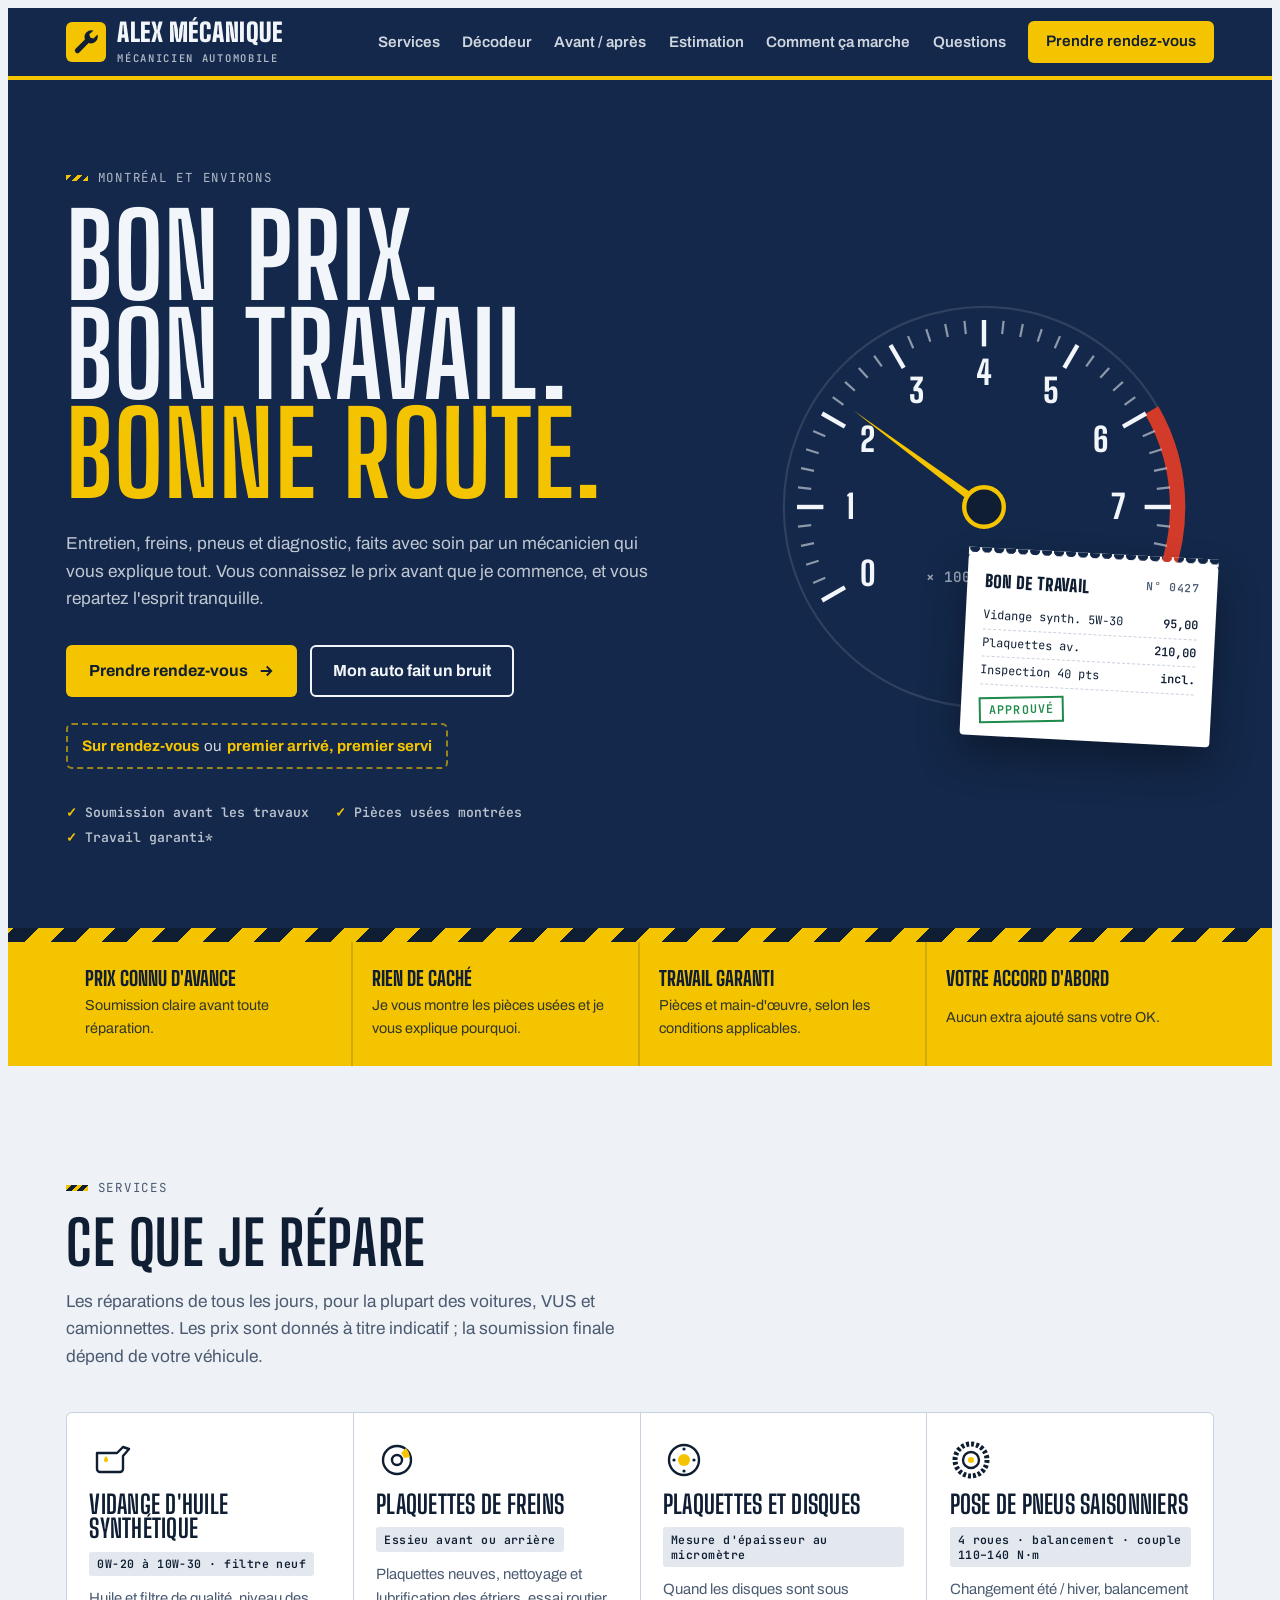
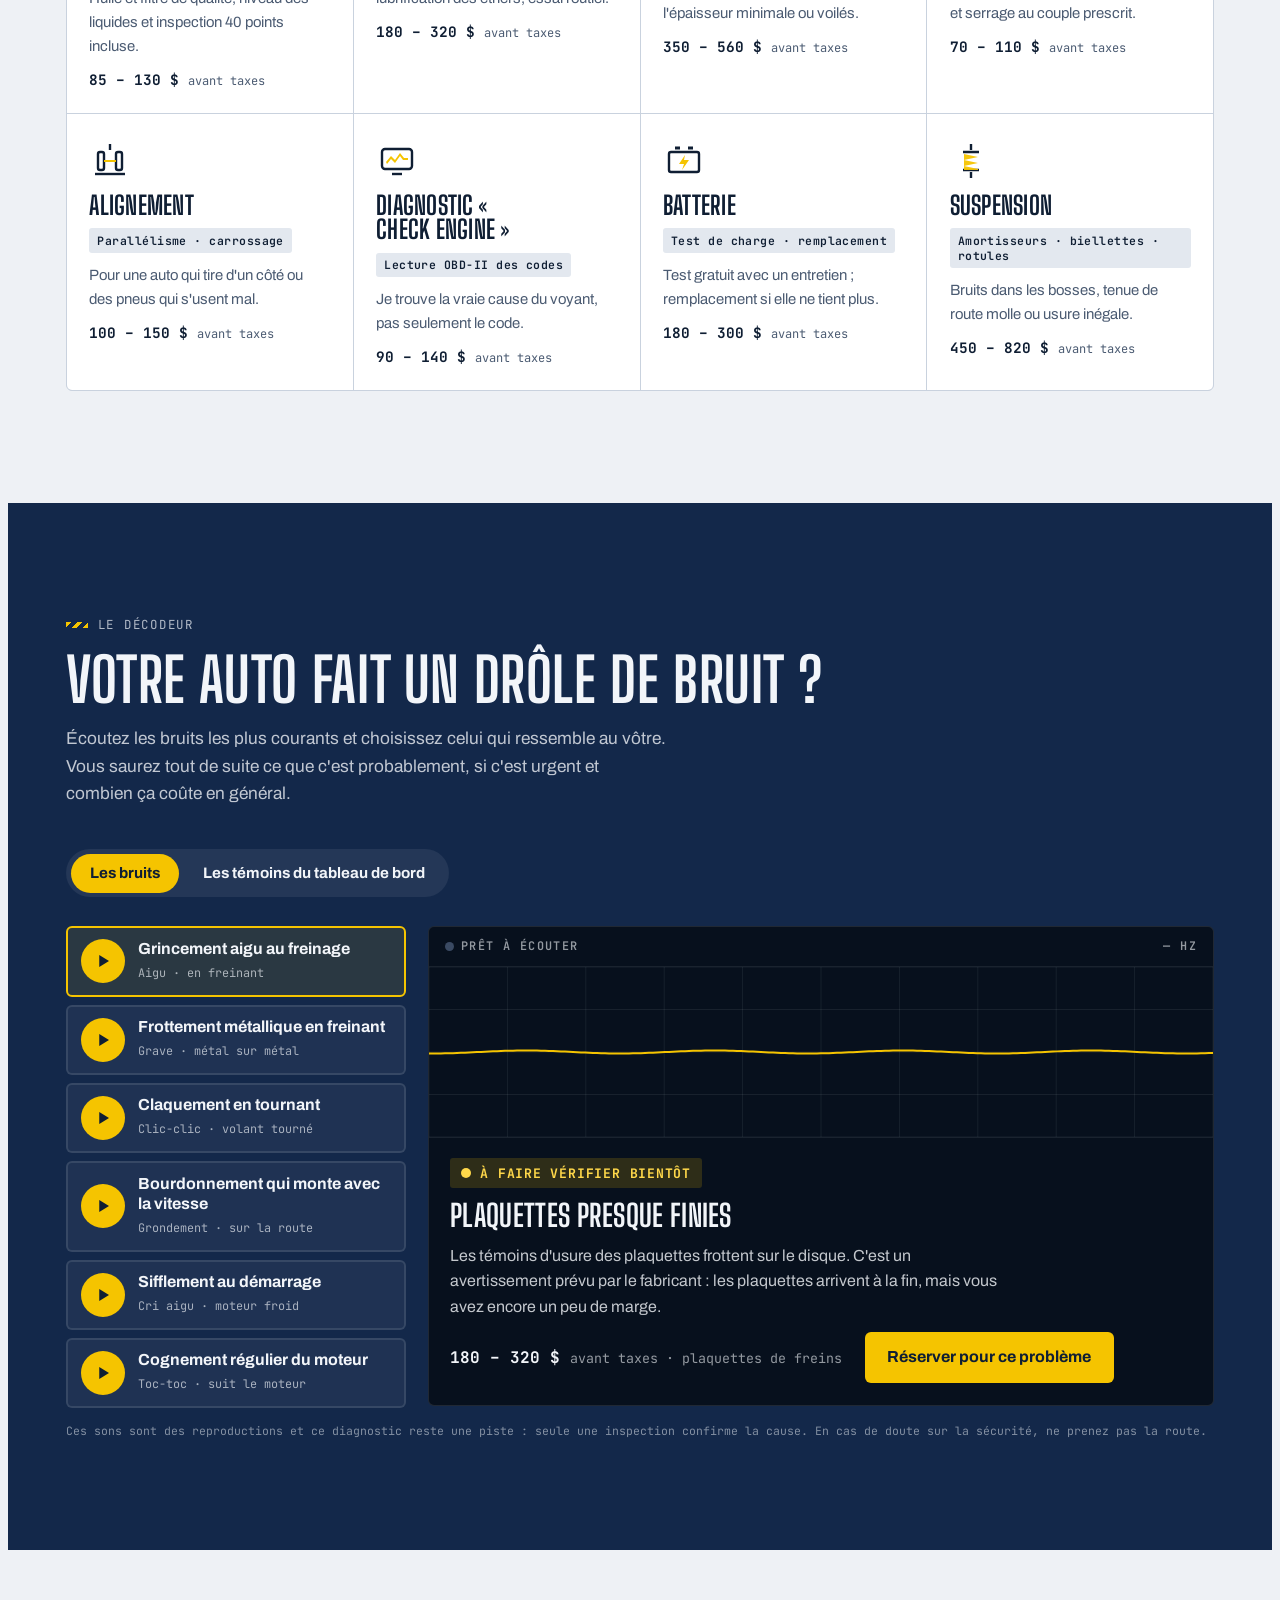
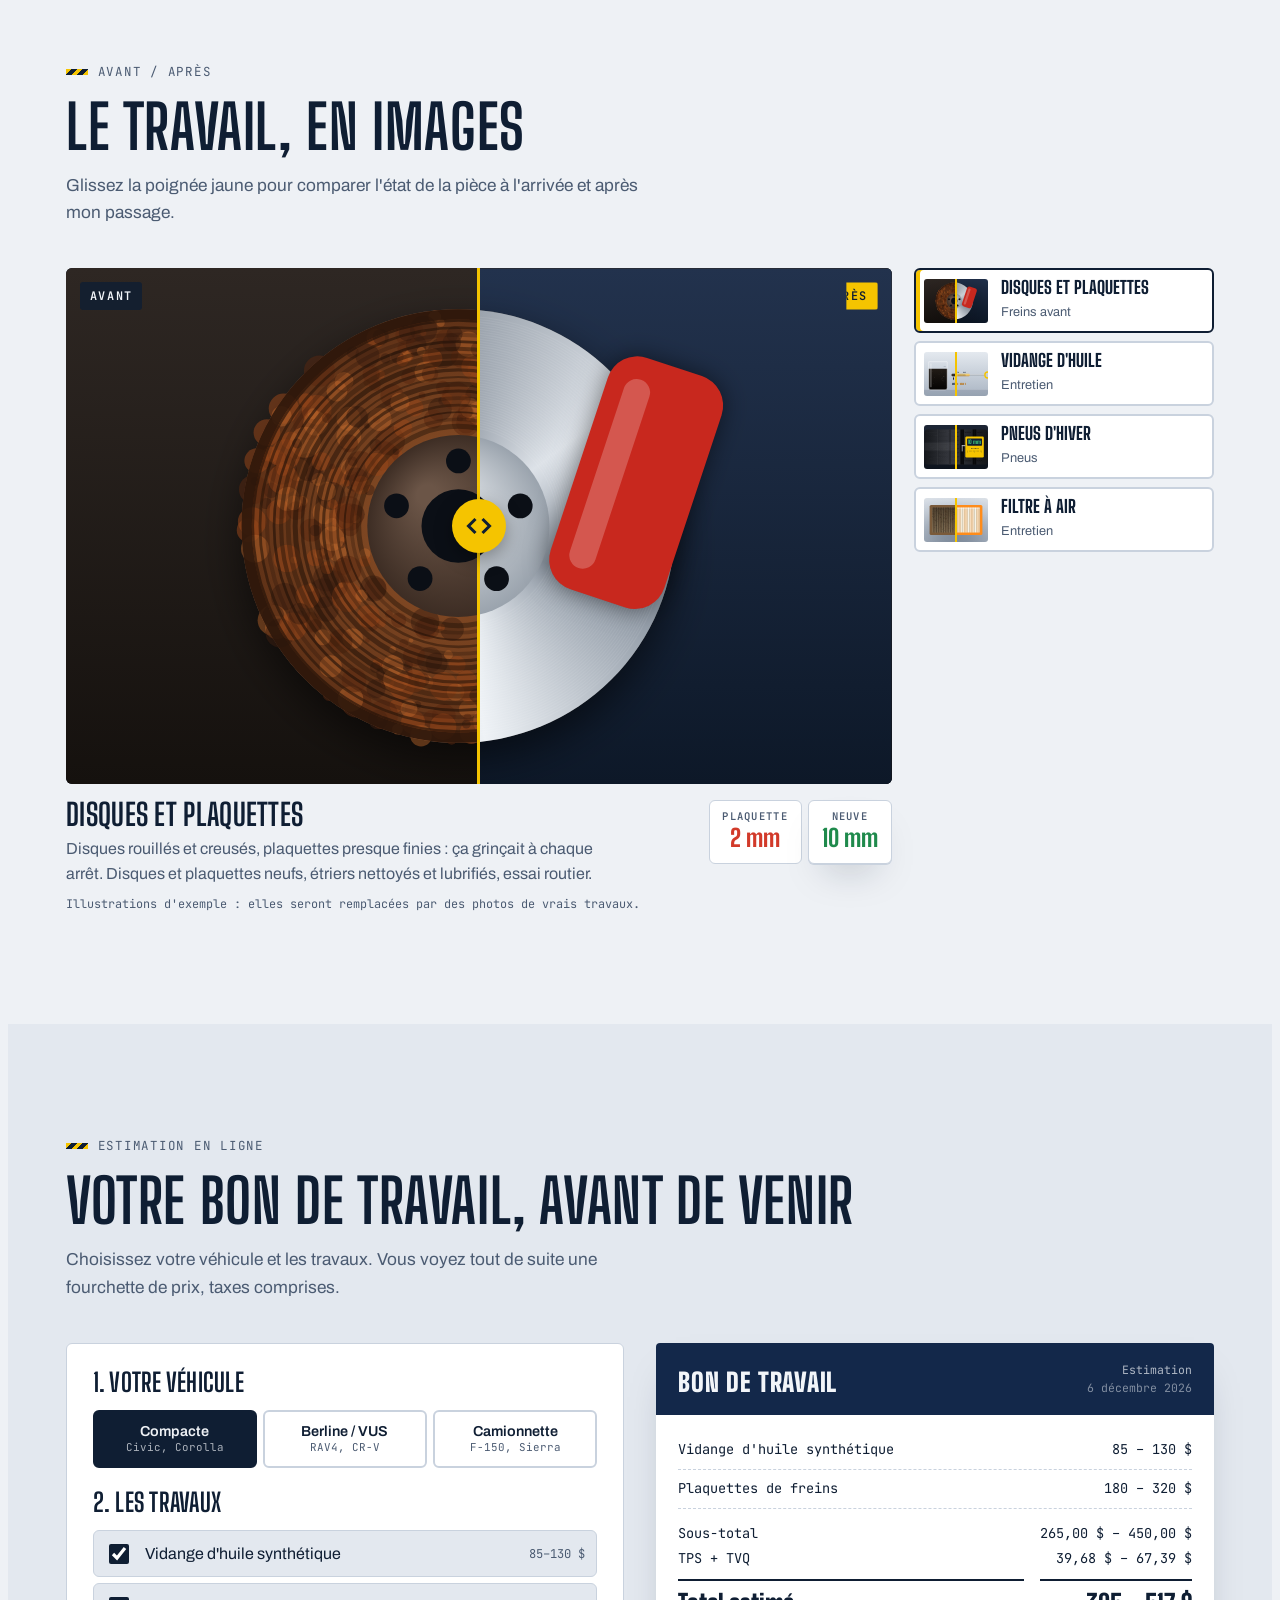
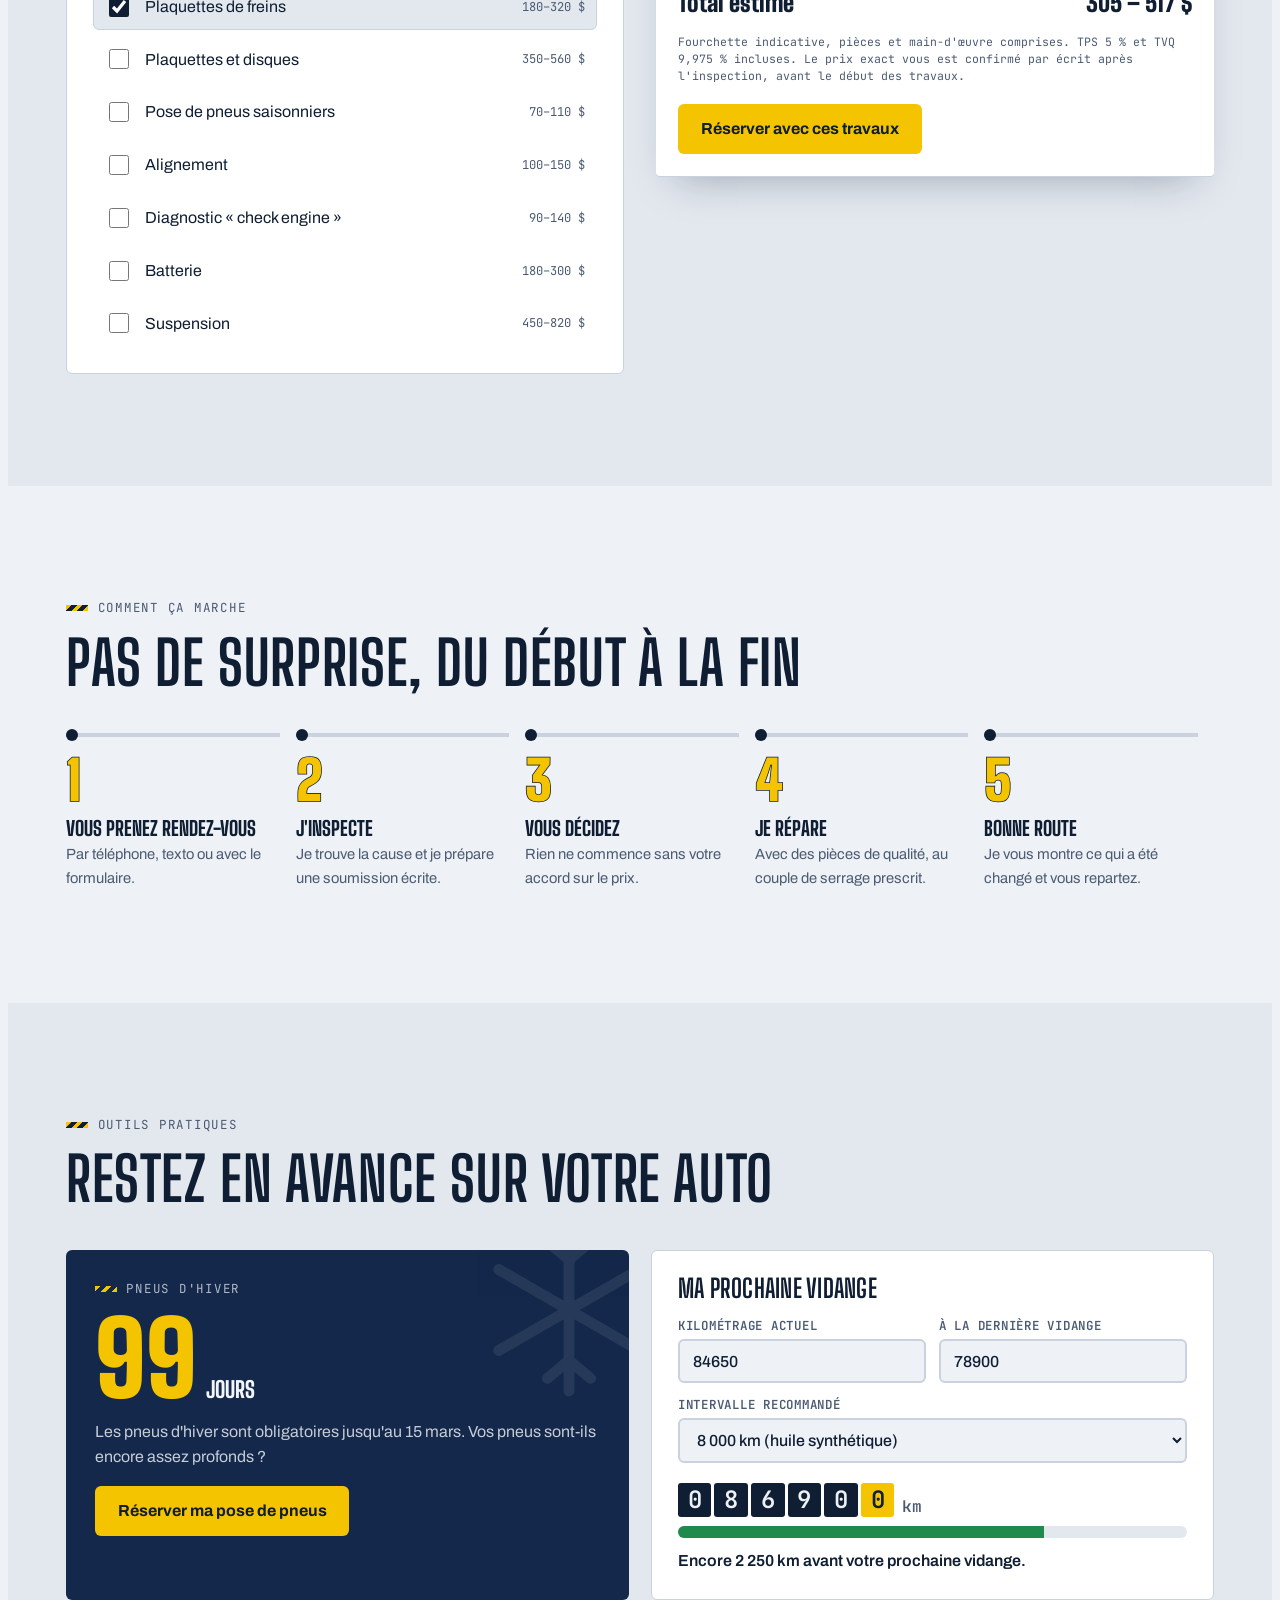
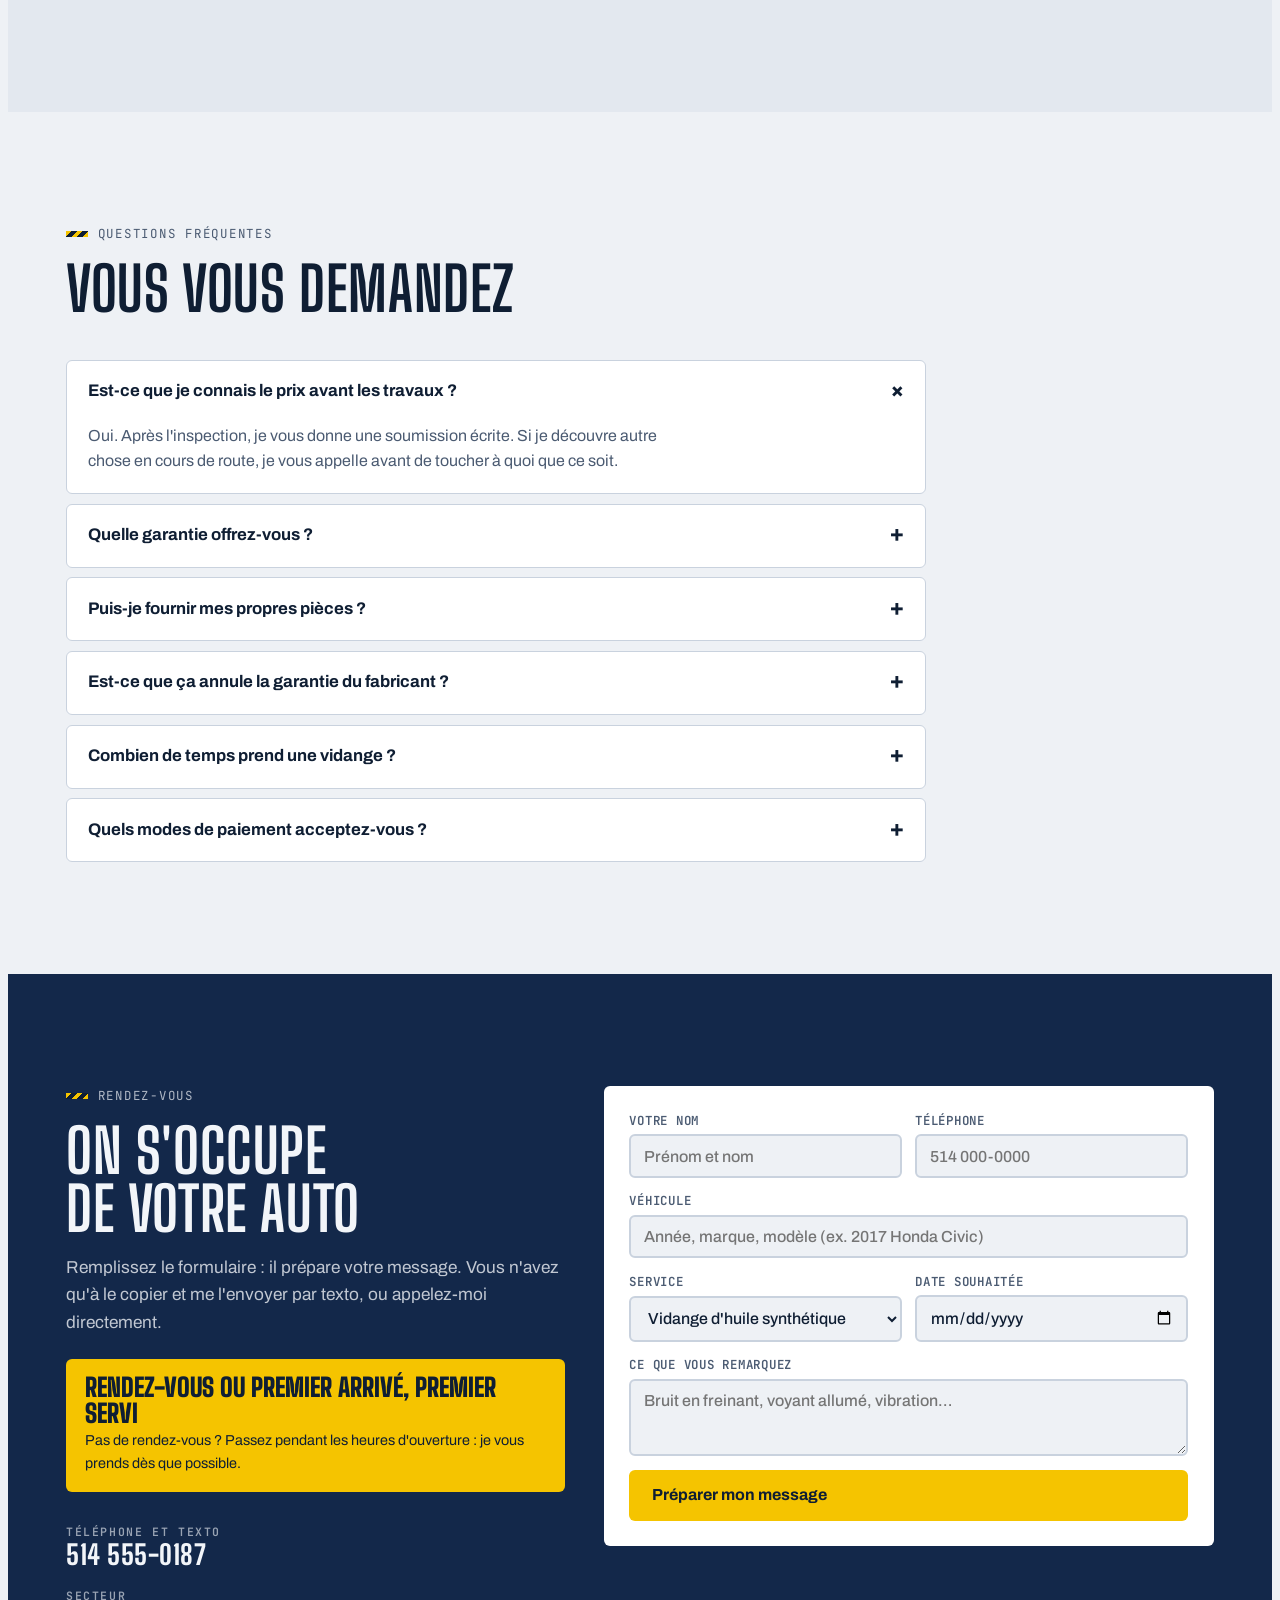
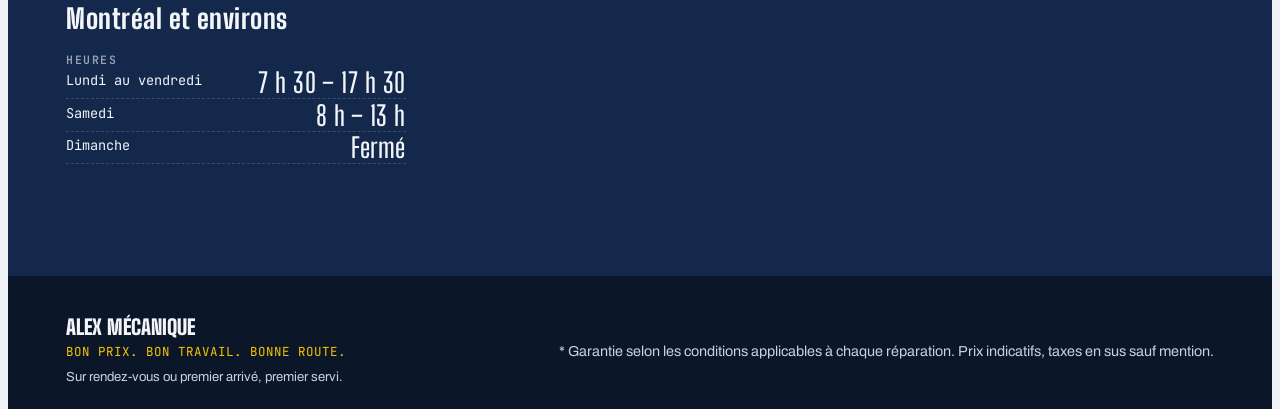
==== docs/index.html @ bd862f13 "Site du mecanicien : premiere version en ligne Co-Authored-By: Claude Opus 5.5 <noreply@anthropic.co" ====
<!doctype html>
<html lang="fr">
<meta name="robots" content="noindex">
<meta charset="utf-8">
<meta name="viewport" content="width=device-width, initial-scale=1, viewport-fit=cover">
<title>Alex Mécanique</title>
<meta name="claude:viewport-fit-sides" content="cover">
<meta name="description" content="Mécanicien automobile : entretien, freins, pneus, diagnostic. Bon prix. Bon travail. Bonne route.">
<link rel="preconnect" href="https://fonts.googleapis.com">
<link rel="preconnect" href="https://fonts.gstatic.com" crossorigin>
<link rel="stylesheet" href="https://fonts.googleapis.com/css2?family=Archivo:wght@400;500;600;700;800&family=Big+Shoulders+Display:wght@700;800;900&family=JetBrains+Mono:wght@400;600&display=swap">
<style>
/* Mise en page : affiche d'atelier. Bleu « salopette » + jaune haute visibilité, le bon de travail comme fil conducteur. */
:root {
  --bg: #eef1f5;
  --surface: #ffffff;
  --surface-2: #e3e8ef;
  --ink: #0f1e33;
  --muted: #4b5b72;
  --line: #c9d2de;
  --navy: #13284a;
  --navy-ink: #f2f5f9;
  --hv: #f5c400;
  --hv-ink: #0f1e33;
  --red: #d23a2a;
  --ok: #1f8a4c;
  --f-display: "Big Shoulders Display", "Arial Narrow", Impact, sans-serif;
  --f-body: "Archivo", "Segoe UI", system-ui, sans-serif;
  --f-mono: "JetBrains Mono", ui-monospace, Consolas, monospace;
  --radius: 6px;
  --wrap: 1180px;
}
@media (prefers-color-scheme: dark) {
  :root:not([data-theme="light"]) {
    --bg: #0a1322; --surface: #111e33; --surface-2: #172742; --ink: #e8edf5; --muted: #9aa9bf;
    --line: #26385a; --navy: #0d1a30; --navy-ink: #f2f5f9; --hv: #f5c400; --hv-ink: #0f1e33;
    --red: #ff6b57; --ok: #3cc47a; color-scheme: dark;
  }
}
:root[data-theme="dark"] {
  --bg: #0a1322; --surface: #111e33; --surface-2: #172742; --ink: #e8edf5; --muted: #9aa9bf;
  --line: #26385a; --navy: #0d1a30; --navy-ink: #f2f5f9; --hv: #f5c400; --hv-ink: #0f1e33;
  --red: #ff6b57; --ok: #3cc47a; color-scheme: dark;
}

* { box-sizing: border-box; }
html { scroll-behavior: smooth; }
body { background: var(--bg); color: var(--ink); font-family: var(--f-body); font-size: 16px; line-height: 1.6; }
body::before { content: ""; position: fixed; inset: 0 0 auto; height: env(safe-area-inset-top, 0px); z-index: 60; background: var(--navy); }
.wrap { max-width: var(--wrap); margin: 0 auto; padding-left: max(16px, env(safe-area-inset-left, 0px)); padding-right: max(16px, env(safe-area-inset-right, 0px)); }
h1, h2, h3 { font-family: var(--f-display); line-height: .95; text-wrap: balance; margin: 0; letter-spacing: .01em; }
h2 { font-size: clamp(2.4rem, 5vw, 3.8rem); text-transform: uppercase; }
h3 { font-size: 1.6rem; text-transform: uppercase; }
p { margin: 0; }
a { color: inherit; }
:focus-visible { outline: 3px solid var(--hv); outline-offset: 3px; }
.eyebrow { font-family: var(--f-mono); font-size: .78rem; letter-spacing: .14em; text-transform: uppercase; color: var(--muted); display: flex; align-items: center; gap: .6rem; }
.eyebrow::before { content: ""; width: 22px; height: 6px; background: repeating-linear-gradient(-45deg, var(--hv) 0 4px, var(--ink) 4px 8px); }
.lead { color: var(--muted); font-size: 1.08rem; max-width: 60ch; }
section { padding-block: clamp(4rem, 9vw, 7rem); }
.sec-head { display: grid; gap: 1rem; margin-bottom: 2.6rem; }

.btn { display: inline-flex; align-items: center; gap: .55rem; font: 700 1rem/1 var(--f-body); padding: .95rem 1.3rem; border-radius: var(--radius); border: 2px solid transparent; text-decoration: none; cursor: pointer; transition: transform .15s ease, background .15s ease; }
.btn:hover { transform: translateY(-2px); }
.btn-hv { background: var(--hv); color: var(--hv-ink); }
.btn-ghost { border-color: currentColor; color: inherit; background: transparent; }
.btn svg { width: 18px; height: 18px; }

/* En-tête */
.top { position: sticky; top: env(safe-area-inset-top, 0px); z-index: 50; background: var(--navy); color: var(--navy-ink); border-bottom: 4px solid var(--hv); }
.top .wrap { display: flex; align-items: center; justify-content: space-between; gap: 1rem; min-height: 68px; }
.logo { display: flex; align-items: center; gap: .7rem; text-decoration: none; }
.logo-mark { width: 40px; height: 40px; }
.logo b { font: 900 1.6rem/1 var(--f-display); text-transform: uppercase; letter-spacing: .02em; }
.logo small { display: block; font: 600 .66rem/1 var(--f-mono); letter-spacing: .16em; opacity: .7; text-transform: uppercase; margin-top: 3px; }
.nav { display: flex; gap: 1.4rem; align-items: center; }
.nav a { text-decoration: none; font-weight: 600; font-size: .95rem; opacity: .85; }
.nav a:hover { opacity: 1; color: var(--hv); }
.nav .btn { opacity: 1; padding: .7rem 1rem; }
.burger { display: none; background: none; border: 2px solid var(--navy-ink); color: var(--navy-ink); border-radius: var(--radius); padding: .45rem .6rem; font: 700 .85rem var(--f-mono); cursor: pointer; }
@media (max-width: 860px) {
  .burger { display: block; }
  .nav { position: absolute; top: 100%; left: 0; right: 0; flex-direction: column; align-items: stretch; gap: 0; background: var(--navy); padding: .5rem max(16px, env(safe-area-inset-right, 0px)) 1rem max(16px, env(safe-area-inset-left, 0px)); border-bottom: 4px solid var(--hv); }
  .nav a { padding: .8rem 0; border-bottom: 1px solid rgba(255,255,255,.08); }
  .nav .btn { margin-top: .8rem; justify-content: center; }
  .nav:not(.open) { display: none; }
}

/* Héros */
.hero { background: var(--navy); color: var(--navy-ink); position: relative; overflow: hidden; padding-block: clamp(3rem, 7vw, 5.5rem) clamp(3.5rem, 8vw, 6rem); }
.hero::after { content: ""; position: absolute; inset: auto 0 0; height: 14px; background: repeating-linear-gradient(-45deg, var(--hv) 0 18px, #0f1e33 18px 36px); }
.hero-grid { display: grid; grid-template-columns: 1.15fr .85fr; gap: clamp(2rem, 5vw, 4rem); align-items: center; }
.hero-grid > * { min-width: 0; }
.hero .eyebrow { color: rgba(242,245,249,.7); }
.hero .eyebrow::before { background: repeating-linear-gradient(-45deg, var(--hv) 0 4px, transparent 4px 8px); }
.slogan { font-size: clamp(3.4rem, 9vw, 7.4rem); text-transform: uppercase; margin-top: 1.2rem; line-height: .86; }
.slogan span { display: block; }
.slogan span:nth-child(3) { color: var(--hv); }
.slogan span { animation: entre .7s cubic-bezier(.2,.8,.2,1) both; }
.slogan span:nth-child(2) { animation-delay: .12s; }
.slogan span:nth-child(3) { animation-delay: .24s; }
@keyframes entre { from { transform: translateY(18px); } }
.hero .lead { color: rgba(242,245,249,.78); margin-top: 1.6rem; }
.hero-cta { display: flex; flex-wrap: wrap; gap: .8rem; margin-top: 2rem; }
.accueil-badge { display: inline-flex; flex-wrap: wrap; gap: .3rem; align-items: center; margin-top: 1.6rem; padding: .55rem .9rem; border: 2px dashed rgba(245,196,0,.6); border-radius: var(--radius); font-size: .95rem; color: rgba(242,245,249,.85); }
.accueil-badge b { color: var(--hv); }
.sans-rdv { display: grid; gap: .2rem; margin-top: 1.4rem; padding: 1rem 1.2rem; background: var(--hv); color: var(--hv-ink); border-radius: var(--radius); }
.sans-rdv b { font: 900 1.6rem/1 var(--f-display); text-transform: uppercase; }
.sans-rdv span { font-size: .9rem; }
.hero-facts { display: flex; flex-wrap: wrap; gap: .5rem 1.6rem; margin-top: 2.2rem; font: 600 .82rem var(--f-mono); color: rgba(242,245,249,.75); }
.hero-facts span::before { content: "✓ "; color: var(--hv); }

.gauge-card { position: relative; }
.gauge { width: 100%; max-width: 440px; display: block; margin: 0 auto; }
.gauge .tick { stroke: rgba(242,245,249,.55); }
.gauge .tick.major { stroke: var(--navy-ink); }
.gauge text { fill: var(--navy-ink); font-family: var(--f-display); font-weight: 800; }
.gauge .unit { font-family: var(--f-mono); font-weight: 600; fill: rgba(242,245,249,.6); }
#aiguille { transform-origin: 200px 200px; transform: rotate(-120deg); transition: transform 1.6s cubic-bezier(.3,1.4,.4,1); }
.ticket { position: absolute; right: 0; bottom: -14px; width: min(250px, 62%); background: var(--surface); color: var(--ink); border-radius: 4px; padding: 1rem 1.1rem .9rem; box-shadow: 0 18px 40px rgba(0,0,0,.35); transform: rotate(3deg); font-family: var(--f-mono); font-size: .74rem; }
.ticket::before { content: ""; position: absolute; inset: -7px 0 auto; height: 8px; background: radial-gradient(circle at 6px 0, transparent 5px, var(--surface) 5.5px) 0 0 / 12px 8px repeat-x; }
.ticket h4 { margin: 0 0 .6rem; font: 900 1.05rem var(--f-display); text-transform: uppercase; letter-spacing: .04em; display: flex; justify-content: space-between; }
.ticket h4 em { font: 600 .7rem var(--f-mono); color: var(--muted); font-style: normal; }
.ticket .l { display: flex; justify-content: space-between; gap: .5rem; padding: .25rem 0; border-bottom: 1px dashed var(--line); }
.ticket .l b { font-weight: 600; }
.ticket .stamp { margin-top: .6rem; display: inline-block; border: 2px solid var(--ok); color: var(--ok); padding: .1rem .5rem; font-weight: 600; letter-spacing: .1em; transform: rotate(-4deg); }

/* Engagements */
.promesses { background: var(--hv); color: var(--hv-ink); padding-block: 0; }
.promesses .wrap { display: grid; grid-template-columns: repeat(4, 1fr); }
.promesse { padding: 1.6rem 1.2rem; display: grid; gap: .35rem; border-right: 2px solid rgba(15,30,51,.15); }
.promesse:last-child { border-right: 0; }
.promesse b { font: 800 1.25rem/1.05 var(--f-display); text-transform: uppercase; }
.promesse span { font-size: .9rem; opacity: .85; }
@media (max-width: 860px) { .promesses .wrap { grid-template-columns: 1fr 1fr; } .promesse:nth-child(2) { border-right: 0; } .promesse:nth-child(-n+2) { border-bottom: 2px solid rgba(15,30,51,.15); } }
@media (max-width: 460px) { .promesses .wrap { grid-template-columns: 1fr; } .promesse { border-right: 0; border-bottom: 2px solid rgba(15,30,51,.15); } .promesse:last-child { border-bottom: 0; } }

/* Services */
.services { display: grid; grid-template-columns: repeat(4, 1fr); gap: 1px; background: var(--line); border: 1px solid var(--line); border-radius: var(--radius); overflow: hidden; }
.service { background: var(--surface); padding: 1.6rem 1.4rem 1.5rem; display: grid; gap: .7rem; align-content: start; position: relative; transition: background .2s; }
.service:hover { background: var(--surface-2); }
.service svg { width: 42px; height: 42px; color: var(--ink); }
.service svg .hv { color: var(--hv); fill: var(--hv); }
.service p { color: var(--muted); font-size: .93rem; }
.spec { font: 600 .72rem var(--f-mono); letter-spacing: .04em; color: var(--ink); background: var(--surface-2); border-radius: 3px; padding: .3rem .5rem; justify-self: start; }
.service:hover .spec { background: var(--hv); color: var(--hv-ink); }
.prix { font: 700 .9rem var(--f-mono); }
.prix small { font-weight: 400; color: var(--muted); }
@media (max-width: 980px) { .services { grid-template-columns: 1fr 1fr; } }
@media (max-width: 520px) { .services { grid-template-columns: 1fr; } }

/* Avant / après */
.galerie { display: grid; grid-template-columns: 1fr 300px; gap: 1.4rem; align-items: start; }
.galerie > * { min-width: 0; }
.ba { position: relative; aspect-ratio: 16 / 10; max-width: 100%; border-radius: var(--radius); overflow: hidden; background: #0f1e33; --pos: 50%; touch-action: pan-y; user-select: none; }
.ba canvas { position: absolute; inset: 0; width: 100%; height: 100%; display: block; }
.ba .apres { clip-path: inset(0 0 0 var(--pos)); }
.ba-ligne { position: absolute; top: 0; bottom: 0; left: var(--pos); width: 3px; margin-left: -1.5px; background: var(--hv); pointer-events: none; }
.ba-poignee { position: absolute; top: 50%; left: var(--pos); width: 54px; height: 54px; margin: -27px 0 0 -27px; border-radius: 50%; background: var(--hv); color: var(--hv-ink); display: grid; place-items: center; box-shadow: 0 6px 18px rgba(0,0,0,.35); pointer-events: none; transition: transform .15s; }
.ba-poignee svg { width: 28px; height: 28px; }
.ba:has(input:focus-visible) .ba-poignee { outline: 3px solid #fff; outline-offset: 3px; }
.ba input { position: absolute; inset: 0; width: 100%; height: 100%; opacity: 0; cursor: ew-resize; margin: 0; -webkit-appearance: none; appearance: none; }
.ba-tag { position: absolute; top: 14px; font: 600 .74rem var(--f-mono); letter-spacing: .14em; text-transform: uppercase; padding: .35rem .6rem; border-radius: 3px; pointer-events: none; }
.ba-tag.avant { left: 14px; background: rgba(15,30,51,.82); color: #f2f5f9; }
.ba-tag.apres { right: 14px; background: var(--hv); color: var(--hv-ink); }
.ba-info { display: grid; grid-template-columns: 1fr auto; gap: .4rem 1.4rem; margin-top: 1rem; align-items: start; }
.ba-info h3 { font-size: 1.9rem; }
.ba-info p { color: var(--muted); grid-column: 1; max-width: 62ch; }
.ba-mesure { grid-row: span 2; grid-column: 2; display: grid; grid-auto-flow: column; gap: .4rem; }
.ba-mesure div { background: var(--surface); border: 1px solid var(--line); border-radius: var(--radius); padding: .5rem .8rem; text-align: center; font-variant-numeric: tabular-nums; }
.ba-mesure small { display: block; font: 600 .66rem var(--f-mono); letter-spacing: .12em; text-transform: uppercase; color: var(--muted); }
.ba-mesure b { font: 800 1.5rem var(--f-display); }
.ba-mesure .bon b { color: var(--ok); }
.ba-mesure .mauvais b { color: var(--red); }
.cas { display: grid; gap: .5rem; }
.cas button { display: grid; grid-template-columns: 64px 1fr; gap: .8rem; align-items: center; text-align: left; background: var(--surface); color: var(--ink); border: 2px solid var(--line); border-radius: var(--radius); padding: .5rem; cursor: pointer; font: inherit; transition: border-color .15s; }
.cas button:hover { border-color: var(--muted); }
.cas button[aria-pressed="true"] { border-color: var(--ink); box-shadow: inset 4px 0 0 var(--hv); }
.cas canvas { width: 64px; height: 44px; border-radius: 3px; display: block; }
.cas b { display: block; font: 800 1.1rem/1.1 var(--f-display); text-transform: uppercase; }
.cas small { color: var(--muted); font-size: .8rem; }
.ba-note { font: .74rem var(--f-mono); color: var(--muted); margin-top: .6rem; }
@media (max-width: 900px) {
  .galerie { grid-template-columns: 1fr; }
  .cas { grid-auto-flow: column; grid-auto-columns: minmax(200px, 1fr); overflow-x: auto; padding-bottom: .4rem; }
}
@media (max-width: 520px) { .ba-info { grid-template-columns: 1fr; } .ba-mesure { grid-column: 1; grid-row: auto; justify-content: start; } .ba { aspect-ratio: 4 / 3; } }

/* Décodeur */
.decodeur { background: var(--navy); color: var(--navy-ink); position: relative; overflow: hidden; }
.decodeur .eyebrow { color: rgba(242,245,249,.7); }
.decodeur .eyebrow::before { background: repeating-linear-gradient(-45deg, var(--hv) 0 4px, transparent 4px 8px); }
.decodeur .lead { color: rgba(242,245,249,.78); }
.onglets { display: inline-flex; gap: .3rem; background: rgba(255,255,255,.07); padding: .3rem; border-radius: 99px; margin-bottom: 1.8rem; flex-wrap: wrap; }
.onglets button { font: 700 .95rem var(--f-body); color: inherit; background: none; border: 0; padding: .7rem 1.2rem; border-radius: 99px; cursor: pointer; }
.onglets button[aria-selected="true"] { background: var(--hv); color: var(--hv-ink); }
.dec-grid { display: grid; grid-template-columns: 340px 1fr; gap: 1.4rem; align-items: start; }
.dec-grid > * { min-width: 0; }
.sons { display: grid; gap: .5rem; }
.son { display: grid; grid-template-columns: 44px 1fr; gap: .8rem; align-items: center; text-align: left; font: inherit; color: inherit; background: rgba(255,255,255,.05); border: 2px solid rgba(255,255,255,.1); border-radius: var(--radius); padding: .65rem .8rem; cursor: pointer; transition: border-color .15s, background .15s; }
.son:hover { border-color: rgba(255,255,255,.35); }
.son[aria-pressed="true"] { border-color: var(--hv); background: rgba(245,196,0,.1); }
.son .play { width: 44px; height: 44px; border-radius: 50%; background: var(--hv); color: var(--hv-ink); display: grid; place-items: center; }
.son .play svg { width: 18px; height: 18px; }
.son.joue .play { animation: pulse 1s infinite; }
@keyframes pulse { 50% { box-shadow: 0 0 0 8px rgba(245,196,0,.2); } }
.son b { display: block; font-weight: 700; line-height: 1.25; }
.son small { font: .74rem var(--f-mono); opacity: .65; }
.scope-card { background: #07101d; border: 1px solid rgba(255,255,255,.1); border-radius: var(--radius); overflow: hidden; }
.scope-top { display: flex; justify-content: space-between; align-items: center; gap: 1rem; padding: .7rem 1rem; font: 600 .74rem var(--f-mono); letter-spacing: .12em; text-transform: uppercase; color: rgba(242,245,249,.6); border-bottom: 1px solid rgba(255,255,255,.08); }
.scope-top .rec { display: flex; align-items: center; gap: .4rem; }
.scope-top .rec i { width: 9px; height: 9px; border-radius: 50%; background: #3a4a63; }
.scope-card.actif .rec i { background: #ff6b57; box-shadow: 0 0 10px #ff6b57; }
#scope { width: 100%; height: 170px; display: block; }
.verdict { padding: 1.3rem 1.3rem 1.4rem; display: grid; gap: .8rem; border-top: 1px solid rgba(255,255,255,.08); }
.verdict h3 { font-size: 1.9rem; }
.verdict p { color: rgba(242,245,249,.8); max-width: 62ch; }
.urgence { display: inline-flex; align-items: center; gap: .55rem; font: 700 .82rem var(--f-mono); letter-spacing: .06em; text-transform: uppercase; padding: .4rem .7rem; border-radius: 3px; justify-self: start; }
.urgence::before { content: ""; width: 10px; height: 10px; border-radius: 50%; background: currentColor; }
.u1 { background: rgba(60,196,122,.16); color: #5fe39a; }
.u2 { background: rgba(245,196,0,.16); color: #ffd84a; }
.u3 { background: rgba(255,107,87,.18); color: #ff8a7a; }
.verdict-bas { display: flex; flex-wrap: wrap; gap: .8rem 1.4rem; align-items: center; }
.verdict-bas .prix { font: 700 1rem var(--f-mono); }
.verdict-bas .prix small { color: rgba(242,245,249,.6); }
.dec-note { font: .72rem var(--f-mono); color: rgba(242,245,249,.5); margin-top: .9rem; }
.temoins { display: grid; grid-template-columns: repeat(4, 1fr); gap: .6rem; }
.temoin { display: grid; justify-items: center; gap: .5rem; padding: 1.1rem .6rem; background: #07101d; border: 2px solid rgba(255,255,255,.08); border-radius: var(--radius); color: inherit; font: 600 .82rem var(--f-body); cursor: pointer; text-align: center; transition: border-color .15s; }
.temoin svg { width: 54px; height: 42px; opacity: .3; transition: opacity .2s, filter .2s; }
.temoin:hover svg { opacity: .7; }
.temoin[aria-pressed="true"] { border-color: var(--hv); }
.temoin[aria-pressed="true"] svg { opacity: 1; filter: drop-shadow(0 0 8px currentColor); }
.temoin.rouge { color: #ff5a46; }
.temoin.orange { color: #ffb020; }
.temoin span { color: var(--navy-ink); }
.tab-panel[hidden] { display: none !important; }
@media (max-width: 900px) { .dec-grid { grid-template-columns: 1fr; } .temoins { grid-template-columns: repeat(4, 1fr); } }
@media (max-width: 520px) { .temoins { grid-template-columns: repeat(2, 1fr); } }

/* Barre d'action mobile */
.barre-mobile { display: none; }
@media (max-width: 700px) {
  .barre-mobile { display: grid; grid-template-columns: 1fr 1fr; gap: .5rem; position: fixed; left: 0; right: 0; bottom: 0; z-index: 70; background: var(--navy); border-top: 3px solid var(--hv); padding: .6rem max(12px, env(safe-area-inset-right, 0px)) calc(.6rem + env(safe-area-inset-bottom, 0px)) max(12px, env(safe-area-inset-left, 0px)); }
  .barre-mobile .btn { justify-content: center; padding: .8rem; }
  .barre-mobile .btn-ghost { color: var(--navy-ink); }
  footer { padding-bottom: 6rem; }
}

/* Bon de travail (estimateur) */
.devis { background: var(--surface-2); }
.devis-grid { display: grid; grid-template-columns: 1fr 1fr; gap: 2rem; align-items: start; }
.devis-grid > * { min-width: 0; }
.panel { background: var(--surface); border: 1px solid var(--line); border-radius: var(--radius); padding: 1.6rem; }
.panel h3 { margin-bottom: 1rem; }
.seg { display: grid; grid-template-columns: repeat(3, 1fr); gap: .4rem; margin-bottom: 1.4rem; }
.seg label { position: relative; }
.seg input { position: absolute; opacity: 0; }
.seg span { display: grid; place-items: center; text-align: center; padding: .7rem .4rem; border: 2px solid var(--line); border-radius: var(--radius); font-weight: 600; font-size: .9rem; cursor: pointer; line-height: 1.2; }
.seg span small { display: block; font: 400 .68rem var(--f-mono); color: var(--muted); }
.seg input:checked + span { border-color: var(--ink); background: var(--ink); color: var(--bg); }
.seg input:checked + span small { color: inherit; opacity: .7; }
.seg input:focus-visible + span { outline: 3px solid var(--hv); outline-offset: 2px; }
.checks { display: grid; gap: .35rem; }
.check { display: grid; grid-template-columns: auto 1fr auto; gap: .8rem; align-items: center; padding: .6rem .7rem; border-radius: var(--radius); cursor: pointer; border: 1px solid transparent; }
.check:hover { background: var(--surface-2); }
.check input { width: 20px; height: 20px; accent-color: var(--ink); }
.check em { font: 400 .76rem var(--f-mono); color: var(--muted); font-style: normal; white-space: nowrap; }
.check:has(input:checked) { border-color: var(--line); background: var(--surface-2); }

.bon { background: var(--surface); border-radius: 4px; font-family: var(--f-mono); font-size: .85rem; box-shadow: 0 1px 0 var(--line), 0 20px 40px -20px rgba(15,30,51,.35); position: relative; }
.bon-head { background: var(--navy); color: var(--navy-ink); padding: 1.1rem 1.4rem; display: flex; justify-content: space-between; align-items: end; gap: 1rem; border-radius: 4px 4px 0 0; }
.bon-head b { font: 900 1.6rem var(--f-display); text-transform: uppercase; letter-spacing: .03em; }
.bon-head span { font-size: .72rem; opacity: .7; text-align: right; }
.bon-body { padding: 1rem 1.4rem 1.4rem; }
.bon-row { display: grid; grid-template-columns: 1fr auto; gap: 1rem; padding: .5rem 0; border-bottom: 1px dashed var(--line); font-variant-numeric: tabular-nums; }
.bon-row span:last-child { text-align: right; white-space: nowrap; }
.bon-empty { color: var(--muted); padding: 1.2rem 0; text-align: center; }
.bon-tot { display: grid; grid-template-columns: 1fr auto; gap: .2rem 1rem; padding-top: .9rem; font-variant-numeric: tabular-nums; }
.bon-tot span:nth-child(even) { text-align: right; }
.bon-tot .grand { font: 900 1.5rem var(--f-display); padding-top: .4rem; border-top: 2px solid var(--ink); margin-top: .4rem; }
.bon-note { margin-top: 1rem; font-size: .72rem; color: var(--muted); line-height: 1.5; }
.bon-actions { margin-top: 1.2rem; }
@media (max-width: 860px) { .devis-grid { grid-template-columns: 1fr; } }

/* Étapes */
.steps { display: grid; grid-template-columns: repeat(5, 1fr); gap: 0; counter-reset: s; position: relative; }
.step { padding: 0 1rem 0 0; display: grid; gap: .6rem; align-content: start; }
.step-n { font: 900 3.4rem/1 var(--f-display); color: var(--hv); -webkit-text-stroke: 1.5px var(--ink); paint-order: stroke; }
.step b { font: 800 1.25rem/1.1 var(--f-display); text-transform: uppercase; }
.step p { color: var(--muted); font-size: .92rem; }
.step-bar { height: 4px; background: var(--line); position: relative; margin-bottom: .4rem; }
.step-bar::after { content: ""; position: absolute; left: 0; top: -4px; width: 12px; height: 12px; border-radius: 50%; background: var(--ink); }
@media (max-width: 900px) { .steps { grid-template-columns: 1fr; gap: 1.6rem; } .step { grid-template-columns: 70px 1fr; column-gap: 1rem; padding: 0; } .step-bar { display: none; } .step-n { grid-row: span 2; } }

/* Outils : saison + rappel */
.outils-grid { display: grid; grid-template-columns: 1fr 1fr; gap: 1.4rem; }
.outils-grid > * { min-width: 0; }
.saison { background: var(--navy); color: var(--navy-ink); border-radius: var(--radius); padding: 1.8rem; display: grid; gap: 1rem; align-content: start; position: relative; overflow: hidden; }
.saison .eyebrow { color: rgba(242,245,249,.7); }
.saison .eyebrow::before { background: repeating-linear-gradient(-45deg, var(--hv) 0 4px, transparent 4px 8px); }
.compte { display: flex; align-items: baseline; gap: .6rem; }
.compte b { font: 900 clamp(4rem, 10vw, 6.4rem)/.85 var(--f-display); color: var(--hv); font-variant-numeric: tabular-nums; }
.compte span { font: 800 1.4rem var(--f-display); text-transform: uppercase; }
.saison p { color: rgba(242,245,249,.8); }
.flocon { position: absolute; right: -30px; top: -30px; width: 180px; opacity: .08; }
.field { display: grid; gap: .35rem; }
.field label { font: 600 .78rem var(--f-mono); letter-spacing: .06em; text-transform: uppercase; color: var(--muted); }
.field input, .field select, .field textarea { font: 500 1rem var(--f-body); color: var(--ink); background: var(--bg); border: 2px solid var(--line); border-radius: var(--radius); padding: .7rem .8rem; width: 100%; min-width: 0; }
.field input:focus, .field select:focus, .field textarea:focus { border-color: var(--ink); outline: none; }
.row2 { display: grid; grid-template-columns: 1fr 1fr; gap: .8rem; }
.odo { margin-top: 1.2rem; display: grid; gap: .6rem; }
.odo-num { display: flex; gap: 3px; }
.odo-num i { font: 600 1.5rem var(--f-mono); font-style: normal; background: var(--ink); color: var(--bg); width: 1.4em; text-align: center; border-radius: 3px; padding: .1rem 0; font-variant-numeric: tabular-nums; }
.odo-num i.last { background: var(--hv); color: var(--hv-ink); }
.jauge { height: 12px; background: var(--surface-2); border-radius: 99px; overflow: hidden; }
.jauge div { height: 100%; background: var(--ok); width: 0; transition: width .5s, background .3s; }
.odo-msg { font-weight: 600; }
@media (max-width: 860px) { .outils-grid { grid-template-columns: 1fr; } }
@media (max-width: 420px) { .row2 { grid-template-columns: 1fr; } }

/* FAQ */
.faq { display: grid; gap: .6rem; max-width: 860px; }
.faq details { background: var(--surface); border: 1px solid var(--line); border-radius: var(--radius); }
.faq summary { list-style: none; cursor: pointer; padding: 1.1rem 1.3rem; display: flex; justify-content: space-between; gap: 1rem; font-weight: 700; font-size: 1.05rem; }
.faq summary::-webkit-details-marker { display: none; }
.faq summary::after { content: "+"; font: 900 1.6rem/1 var(--f-display); transition: transform .2s; }
.faq details[open] summary::after { transform: rotate(45deg); }
.faq details p { padding: 0 1.3rem 1.2rem; color: var(--muted); max-width: 68ch; }

/* Rendez-vous */
.rdv { background: var(--navy); color: var(--navy-ink); }
.rdv .eyebrow { color: rgba(242,245,249,.7); }
.rdv .lead { color: rgba(242,245,249,.78); }
.rdv-grid { display: grid; grid-template-columns: .9fr 1.1fr; gap: 2.4rem; align-items: start; }
.rdv-grid > * { min-width: 0; }
.coord { display: grid; gap: 1.1rem; margin-top: 2rem; }
.coord div { display: grid; gap: .1rem; }
.coord small { font: 600 .72rem var(--f-mono); letter-spacing: .14em; text-transform: uppercase; opacity: .6; }
.coord b { font: 800 1.7rem/1.1 var(--f-display); letter-spacing: .02em; user-select: all; }
.heures { font: .85rem/1.8 var(--f-mono); }
.heures span { display: flex; justify-content: space-between; gap: 1rem; max-width: 340px; border-bottom: 1px dashed rgba(242,245,249,.18); }
.heures em { font-style: normal; }
.heures b { white-space: nowrap; font-weight: 600; }
.form { background: var(--surface); color: var(--ink); border-radius: var(--radius); padding: 1.6rem; display: grid; gap: .9rem; }
.recap { background: var(--surface-2); border-radius: var(--radius); padding: 1rem; font: .85rem/1.6 var(--f-mono); white-space: pre-wrap; overflow-wrap: anywhere; }
.recap-actions { display: flex; flex-wrap: wrap; gap: .6rem; align-items: center; }
.toast { font: 600 .85rem var(--f-mono); color: var(--ok); }
@media (max-width: 860px) { .rdv-grid { grid-template-columns: 1fr; } }

footer { background: #0b1628; color: #c8d2e0; padding-block: 2.4rem; font-size: .9rem; }
footer .wrap { display: flex; flex-wrap: wrap; justify-content: space-between; gap: 1rem; align-items: center; }
footer b { font: 900 1.3rem var(--f-display); text-transform: uppercase; color: #f2f5f9; }
footer .s { font-family: var(--f-mono); font-size: .78rem; color: var(--hv); letter-spacing: .08em; text-transform: uppercase; }

@media (max-width: 860px) {
  .hero-grid { grid-template-columns: 1fr; }
  .gauge-card { max-width: 420px; margin: 0 auto; width: 100%; }
}
@media (prefers-reduced-motion: reduce) {
  *, *::before, *::after { animation: none !important; transition: none !important; }
  html { scroll-behavior: auto; }
}
</style>

<header class="top">
  <div class="wrap">
    <a class="logo" href="#accueil" aria-label="Accueil">
      <svg class="logo-mark" viewBox="0 0 40 40" aria-hidden="true"><rect width="40" height="40" rx="6" fill="#f5c400"/><path d="M27.5 8.5a7 7 0 0 0-8.6 8.9L9.6 26.7a2.6 2.6 0 0 0 3.7 3.7l9.3-9.3a7 7 0 0 0 8.9-8.6l-4 4-3.3-.9-.9-3.3z" fill="#0f1e33"/></svg>
      <span><b data-cfg="nom">Alex Mécanique</b><small data-cfg="metier">Mécanicien automobile</small></span>
    </a>
    <button class="burger" id="burger" aria-expanded="false" aria-controls="nav">MENU</button>
    <nav class="nav" id="nav">
      <a href="#services">Services</a>
      <a href="#decodeur">Décodeur</a>
      <a href="#realisations">Avant / après</a>
      <a href="#devis">Estimation</a>
      <a href="#etapes">Comment ça marche</a>
      <a href="#faq">Questions</a>
      <a class="btn btn-hv" href="#rendez-vous">Prendre rendez-vous</a>
    </nav>
  </div>
</header>

<main id="accueil">
  <section class="hero">
    <div class="wrap hero-grid">
      <div>
        <p class="eyebrow"><span data-cfg="zone">Montréal et environs</span></p>
        <h1 class="slogan"><span>Bon prix.</span><span>Bon travail.</span><span>Bonne route.</span></h1>
        <p class="lead">Entretien, freins, pneus et diagnostic, faits avec soin par un mécanicien qui vous explique tout. Vous connaissez le prix avant que je commence, et vous repartez l'esprit tranquille.</p>
        <div class="hero-cta">
          <a class="btn btn-hv" href="#rendez-vous">Prendre rendez-vous
            <svg viewBox="0 0 24 24" fill="none" stroke="currentColor" stroke-width="2.4" aria-hidden="true"><path d="M5 12h14M13 6l6 6-6 6"/></svg></a>
          <a class="btn btn-ghost" href="#decodeur">Mon auto fait un bruit</a>
        </div>
        <p class="accueil-badge"><b>Sur rendez-vous</b> ou <b>premier arrivé, premier servi</b></p>
        <div class="hero-facts"><span>Soumission avant les travaux</span><span>Pièces usées montrées</span><span>Travail garanti*</span></div>
      </div>
      <div class="gauge-card">
        <svg class="gauge" id="gauge" viewBox="0 0 400 400" role="img" aria-label="Compte-tours décoratif">
          <circle cx="200" cy="200" r="182" fill="none" stroke="rgba(242,245,249,.12)" stroke-width="2"/>
          <path id="zone-rouge" fill="none" stroke="#d23a2a" stroke-width="14"/>
          <g id="ticks"></g>
          <text class="unit" x="200" y="268" text-anchor="middle" font-size="13">× 1000 tr/min</text>
          <g id="aiguille">
            <path d="M196 200 L200 52 L204 200 Z" fill="#f5c400"/>
          </g>
          <circle cx="200" cy="200" r="18" fill="#0f1e33" stroke="#f5c400" stroke-width="4"/>
        </svg>
        <div class="ticket" aria-hidden="true">
          <h4>Bon de travail <em>n° 0427</em></h4>
          <div class="l"><span>Vidange synth. 5W-30</span><b>95,00</b></div>
          <div class="l"><span>Plaquettes av.</span><b>210,00</b></div>
          <div class="l"><span>Inspection 40 pts</span><b>incl.</b></div>
          <span class="stamp">APPROUVÉ</span>
        </div>
      </div>
    </div>
  </section>

  <section class="promesses" aria-label="Mes engagements">
    <div class="wrap">
      <div class="promesse"><b>Prix connu d'avance</b><span>Soumission claire avant toute réparation.</span></div>
      <div class="promesse"><b>Rien de caché</b><span>Je vous montre les pièces usées et je vous explique pourquoi.</span></div>
      <div class="promesse"><b>Travail garanti</b><span>Pièces et main-d'œuvre, selon les conditions applicables.</span></div>
      <div class="promesse"><b>Votre accord d'abord</b><span>Aucun extra ajouté sans votre OK.</span></div>
    </div>
  </section>

  <section id="services">
    <div class="wrap">
      <div class="sec-head">
        <p class="eyebrow">Services</p>
        <h2>Ce que je répare</h2>
        <p class="lead">Les réparations de tous les jours, pour la plupart des voitures, VUS et camionnettes. Les prix sont donnés à titre indicatif ; la soumission finale dépend de votre véhicule.</p>
      </div>
      <div class="services" id="liste-services"></div>
    </div>
  </section>

  <section class="decodeur" id="decodeur">
    <div class="wrap">
      <div class="sec-head">
        <p class="eyebrow">Le décodeur</p>
        <h2>Votre auto fait un drôle de bruit ?</h2>
        <p class="lead">Écoutez les bruits les plus courants et choisissez celui qui ressemble au vôtre. Vous saurez tout de suite ce que c'est probablement, si c'est urgent et combien ça coûte en général.</p>
      </div>
      <div class="onglets" role="tablist" aria-label="Choisir un outil">
        <button role="tab" id="t-bruits" aria-selected="true" aria-controls="p-bruits">Les bruits</button>
        <button role="tab" id="t-temoins" aria-selected="false" aria-controls="p-temoins">Les témoins du tableau de bord</button>
      </div>
      <div class="dec-grid">
        <div>
          <div class="tab-panel sons" id="p-bruits" role="tabpanel" aria-labelledby="t-bruits"></div>
          <div class="tab-panel temoins" id="p-temoins" role="tabpanel" aria-labelledby="t-temoins" hidden></div>
        </div>
        <div class="scope-card" id="scope-card">
          <div class="scope-top"><span class="rec"><i></i><span id="scope-etat">Prêt à écouter</span></span><span id="scope-hz">— Hz</span></div>
          <canvas id="scope" aria-hidden="true"></canvas>
          <div class="verdict" aria-live="polite">
            <span class="urgence" id="v-urgence"></span>
            <h3 id="v-titre"></h3>
            <p id="v-texte"></p>
            <div class="verdict-bas">
              <span class="prix" id="v-prix"></span>
              <a class="btn btn-hv" href="#rendez-vous" id="v-rdv">Réserver pour ce problème</a>
            </div>
          </div>
        </div>
      </div>
      <p class="dec-note">Ces sons sont des reproductions et ce diagnostic reste une piste : seule une inspection confirme la cause. En cas de doute sur la sécurité, ne prenez pas la route.</p>
    </div>
  </section>

  <section id="realisations">
    <div class="wrap">
      <div class="sec-head">
        <p class="eyebrow">Avant / après</p>
        <h2>Le travail, en images</h2>
        <p class="lead">Glissez la poignée jaune pour comparer l'état de la pièce à l'arrivée et après mon passage.</p>
      </div>
      <div class="galerie">
        <div>
          <div class="ba" id="ba">
            <canvas id="ba-avant" aria-hidden="true"></canvas>
            <canvas id="ba-apres" class="apres" aria-hidden="true"></canvas>
            <span class="ba-tag avant">Avant</span>
            <span class="ba-tag apres">Après</span>
            <div class="ba-ligne"></div>
            <div class="ba-poignee"><svg viewBox="0 0 24 24" fill="none" stroke="currentColor" stroke-width="2.6" aria-hidden="true"><path d="M9 6l-6 6 6 6M15 6l6 6-6 6"/></svg></div>
            <input type="range" id="ba-range" min="0" max="100" value="50" aria-label="Comparer avant et après">
          </div>
          <div class="ba-info" aria-live="polite">
            <h3 id="ba-titre"></h3>
            <div class="ba-mesure" id="ba-mesure"></div>
            <p id="ba-texte"></p>
          </div>
          <p class="ba-note" id="ba-note">Illustrations d'exemple : elles seront remplacées par des photos de vrais travaux.</p>
        </div>
        <div class="cas" id="cas" role="group" aria-label="Choisir une réalisation"></div>
      </div>
    </div>
  </section>

  <section class="devis" id="devis">
    <div class="wrap">
      <div class="sec-head">
        <p class="eyebrow">Estimation en ligne</p>
        <h2>Votre bon de travail, avant de venir</h2>
        <p class="lead">Choisissez votre véhicule et les travaux. Vous voyez tout de suite une fourchette de prix, taxes comprises.</p>
      </div>
      <div class="devis-grid">
        <div class="panel">
          <h3>1. Votre véhicule</h3>
          <div class="seg" role="radiogroup" aria-label="Type de véhicule">
            <label><input type="radio" name="vehicule" id="v-compacte" value="1" checked><span>Compacte<small>Civic, Corolla</small></span></label>
            <label><input type="radio" name="vehicule" id="v-vus" value="1.15"><span>Berline / VUS<small>RAV4, CR-V</small></span></label>
            <label><input type="radio" name="vehicule" id="v-camion" value="1.3"><span>Camionnette<small>F-150, Sierra</small></span></label>
          </div>
          <h3>2. Les travaux</h3>
          <div class="checks" id="checks"></div>
        </div>
        <div class="bon" aria-live="polite">
          <div class="bon-head"><b>Bon de travail</b><span>Estimation<br><span id="bon-date"></span></span></div>
          <div class="bon-body">
            <div id="bon-lignes"></div>
            <div class="bon-tot" id="bon-tot"></div>
            <p class="bon-note">Fourchette indicative, pièces et main-d'œuvre comprises. TPS 5 % et TVQ 9,975 % incluses. Le prix exact vous est confirmé par écrit après l'inspection, avant le début des travaux.</p>
            <div class="bon-actions"><a class="btn btn-hv" href="#rendez-vous" id="bon-rdv">Réserver avec ces travaux</a></div>
          </div>
        </div>
      </div>
    </div>
  </section>

  <section id="etapes">
    <div class="wrap">
      <div class="sec-head">
        <p class="eyebrow">Comment ça marche</p>
        <h2>Pas de surprise, du début à la fin</h2>
      </div>
      <div class="steps">
        <div class="step"><div class="step-bar"></div><span class="step-n">1</span><div><b>Vous prenez rendez-vous</b><p>Par téléphone, texto ou avec le formulaire.</p></div></div>
        <div class="step"><div class="step-bar"></div><span class="step-n">2</span><div><b>J'inspecte</b><p>Je trouve la cause et je prépare une soumission écrite.</p></div></div>
        <div class="step"><div class="step-bar"></div><span class="step-n">3</span><div><b>Vous décidez</b><p>Rien ne commence sans votre accord sur le prix.</p></div></div>
        <div class="step"><div class="step-bar"></div><span class="step-n">4</span><div><b>Je répare</b><p>Avec des pièces de qualité, au couple de serrage prescrit.</p></div></div>
        <div class="step"><div class="step-bar"></div><span class="step-n">5</span><div><b>Bonne route</b><p>Je vous montre ce qui a été changé et vous repartez.</p></div></div>
      </div>
    </div>
  </section>

  <section class="devis" id="outils">
    <div class="wrap">
      <div class="sec-head">
        <p class="eyebrow">Outils pratiques</p>
        <h2>Restez en avance sur votre auto</h2>
      </div>
      <div class="outils-grid">
        <div class="saison">
          <svg class="flocon" viewBox="0 0 100 100" aria-hidden="true"><g stroke="#fff" stroke-width="6" stroke-linecap="round" fill="none"><path d="M50 5v90M11 27.5l78 45M11 72.5l78-45"/><path d="M38 12l12 10 12-10M38 88l12-10 12 10"/></g></svg>
          <p class="eyebrow" id="saison-titre">Pneus d'hiver</p>
          <div class="compte"><b id="saison-jours">–</b><span id="saison-unite">jours</span></div>
          <p id="saison-texte">Au Québec, les pneus d'hiver sont obligatoires du 1er décembre au 15 mars.</p>
          <div><a class="btn btn-hv" href="#rendez-vous" data-service="pneus">Réserver ma pose de pneus</a></div>
        </div>
        <div class="panel">
          <h3>Ma prochaine vidange</h3>
          <div class="row2">
            <div class="field"><label for="km-actuel">Kilométrage actuel</label><input id="km-actuel" type="number" inputmode="numeric" min="0" step="100" value="84650"></div>
            <div class="field"><label for="km-vidange">À la dernière vidange</label><input id="km-vidange" type="number" inputmode="numeric" min="0" step="100" value="78900"></div>
          </div>
          <div class="field" style="margin-top:.8rem"><label for="intervalle">Intervalle recommandé</label>
            <select id="intervalle"><option value="5000">5 000 km (huile ordinaire, usage sévère)</option><option value="8000" selected>8 000 km (huile synthétique)</option><option value="12000">12 000 km (selon le manuel du fabricant)</option></select></div>
          <div class="odo">
            <div class="odo-num" id="odo" aria-hidden="true"></div>
            <div class="jauge"><div id="jauge"></div></div>
            <p class="odo-msg" id="odo-msg"></p>
          </div>
        </div>
      </div>
    </div>
  </section>

  <section id="faq">
    <div class="wrap">
      <div class="sec-head">
        <p class="eyebrow">Questions fréquentes</p>
        <h2>Vous vous demandez</h2>
      </div>
      <div class="faq">
        <details open><summary>Est-ce que je connais le prix avant les travaux ?</summary><p>Oui. Après l'inspection, je vous donne une soumission écrite. Si je découvre autre chose en cours de route, je vous appelle avant de toucher à quoi que ce soit.</p></details>
        <details><summary>Quelle garantie offrez-vous ?</summary><p>Les pièces et la main-d'œuvre sont garanties selon les conditions applicables à chaque réparation (type de pièce, usage du véhicule). Les détails sont écrits sur votre facture.</p></details>
        <details><summary>Puis-je fournir mes propres pièces ?</summary><p>C'est possible dans certains cas, mais la garantie ne couvre alors que la main-d'œuvre. Parlons-en lors de la prise de rendez-vous.</p></details>
        <details><summary>Est-ce que ça annule la garantie du fabricant ?</summary><p>Non. Faire faire l'entretien ailleurs qu'au concessionnaire ne l'annule pas, tant que l'entretien respecte le manuel du fabricant et que vous gardez vos factures.</p></details>
        <details><summary>Combien de temps prend une vidange ?</summary><p>Environ 30 à 45 minutes, inspection comprise. Une pose de pneus avec balancement prend à peu près une heure.</p></details>
        <details><summary>Quels modes de paiement acceptez-vous ?</summary><p>Comptant, Interac et cartes de crédit.</p></details>
      </div>
    </div>
  </section>

  <section class="rdv" id="rendez-vous">
    <div class="wrap rdv-grid">
      <div>
        <p class="eyebrow">Rendez-vous</p>
        <h2 style="margin-top:1rem">On s'occupe de votre auto</h2>
        <p class="lead" style="margin-top:1rem">Remplissez le formulaire : il prépare votre message. Vous n'avez qu'à le copier et me l'envoyer par texto, ou appelez-moi directement.</p>
        <div class="sans-rdv"><b>Rendez-vous ou premier arrivé, premier servi</b><span>Pas de rendez-vous ? Passez pendant les heures d'ouverture : je vous prends dès que possible.</span></div>
        <div class="coord">
          <div><small>Téléphone et texto</small><b data-cfg="tel">514 555-0187</b></div>
          <div><small>Secteur</small><b data-cfg="zone">Montréal et environs</b></div>
          <div class="heures"><small>Heures</small>
            <span><em>Lundi au vendredi</em><b>7 h 30 – 17 h 30</b></span>
            <span><em>Samedi</em><b>8 h – 13 h</b></span>
            <span><em>Dimanche</em><b>Fermé</b></span>
          </div>
        </div>
      </div>
      <form class="form" id="form" novalidate>
        <div class="row2">
          <div class="field"><label for="f-nom">Votre nom</label><input id="f-nom" required autocomplete="name" placeholder="Prénom et nom"></div>
          <div class="field"><label for="f-tel">Téléphone</label><input id="f-tel" required type="tel" autocomplete="tel" placeholder="514 000-0000"></div>
        </div>
        <div class="field"><label for="f-auto">Véhicule</label><input id="f-auto" required placeholder="Année, marque, modèle (ex. 2017 Honda Civic)"></div>
        <div class="row2">
          <div class="field"><label for="f-service">Service</label><select id="f-service"></select></div>
          <div class="field"><label for="f-date">Date souhaitée</label><input id="f-date" type="date"></div>
        </div>
        <div class="field"><label for="f-msg">Ce que vous remarquez</label><textarea id="f-msg" rows="3" placeholder="Bruit en freinant, voyant allumé, vibration…"></textarea></div>
        <p class="toast" id="erreur" hidden></p>
        <button class="btn btn-hv" type="submit">Préparer mon message</button>
        <div id="recap-zone" hidden>
          <div class="recap" id="recap"></div>
          <div class="recap-actions" style="margin-top:.8rem">
            <button class="btn btn-ghost" type="button" id="copier">Copier le message</button>
            <span class="toast" id="copie-ok" hidden>Message copié</span>
          </div>
        </div>
      </form>
    </div>
  </section>
</main>

<footer>
  <div class="wrap">
    <div><b data-cfg="nom">Alex Mécanique</b><div class="s">Bon prix. Bon travail. Bonne route.</div><div style="font-size:.82rem;margin-top:.3rem">Sur rendez-vous ou premier arrivé, premier servi.</div></div>
    <p>* Garantie selon les conditions applicables à chaque réparation. Prix indicatifs, taxes en sus sauf mention.</p>
  </div>
</footer>

<div class="barre-mobile" aria-label="Actions rapides">
  <a class="btn btn-ghost" id="appeler" href="tel:5145550187">Appeler</a>
  <a class="btn btn-hv" href="#rendez-vous">Rendez-vous</a>
</div>

<script type="application/ld+json">
{"@context":"https://schema.org","@type":"AutoRepair","name":"Alex Mécanique","slogan":"Bon prix. Bon travail. Bonne route.","telephone":"+1-514-555-0187","areaServed":"Montréal et environs","priceRange":"$$","currenciesAccepted":"CAD","paymentAccepted":"Comptant, Interac, carte de crédit","openingHours":["Mo-Fr 07:30-17:30","Sa 08:00-13:00"],"makesOffer":[{"@type":"Offer","itemOffered":{"@type":"Service","name":"Vidange d'huile"}},{"@type":"Offer","itemOffered":{"@type":"Service","name":"Freins"}},{"@type":"Offer","itemOffered":{"@type":"Service","name":"Pose de pneus"}},{"@type":"Offer","itemOffered":{"@type":"Service","name":"Diagnostic"}}]}
</script>

<script>
// ===== À personnaliser : tout le site se met à jour d'ici =====
const CONFIG = {
  nom: "Alex Mécanique",
  metier: "Mécanicien automobile",
  tel: "514 555-0187",
  zone: "Montréal et environs",
};
// Prix indicatifs (pièces + main-d'œuvre, avant taxes) pour une compacte : à ajuster.
const SERVICES = [
  { id: "vidange", nom: "Vidange d'huile synthétique", spec: "0W-20 à 10W-30 · filtre neuf", min: 85, max: 130, icone: "huile", texte: "Huile et filtre de qualité, niveau des liquides et inspection 40 points incluse." },
  { id: "freins", nom: "Plaquettes de freins", spec: "Essieu avant ou arrière", min: 180, max: 320, icone: "frein", texte: "Plaquettes neuves, nettoyage et lubrification des étriers, essai routier." },
  { id: "disques", nom: "Plaquettes et disques", spec: "Mesure d'épaisseur au micromètre", min: 350, max: 560, icone: "disque", texte: "Quand les disques sont sous l'épaisseur minimale ou voilés." },
  { id: "pneus", nom: "Pose de pneus saisonniers", spec: "4 roues · balancement · couple 110–140 N·m", min: 70, max: 110, icone: "pneu", texte: "Changement été / hiver, balancement et serrage au couple prescrit." },
  { id: "alignement", nom: "Alignement", spec: "Parallélisme · carrossage", min: 100, max: 150, icone: "align", texte: "Pour une auto qui tire d'un côté ou des pneus qui s'usent mal." },
  { id: "diagnostic", nom: "Diagnostic « check engine »", spec: "Lecture OBD-II des codes", min: 90, max: 140, icone: "diag", texte: "Je trouve la vraie cause du voyant, pas seulement le code." },
  { id: "batterie", nom: "Batterie", spec: "Test de charge · remplacement", min: 180, max: 300, icone: "batt", texte: "Test gratuit avec un entretien ; remplacement si elle ne tient plus." },
  { id: "suspension", nom: "Suspension", spec: "Amortisseurs · biellettes · rotules", min: 450, max: 820, icone: "susp", texte: "Bruits dans les bosses, tenue de route molle ou usure inégale." },
];
const TAXES = 0.14975;

const ICONES = {
  huile: '<path d="M8 14h20l6-6 6 2-6 7v13a3 3 0 0 1-3 3H11a3 3 0 0 1-3-3z" fill="none" stroke="currentColor" stroke-width="2.4" stroke-linejoin="round"/><path class="hv" d="M15 21c0 3 4 3 4 0 0-2-2-4-2-4s-2 2-2 4z"/>',
  frein: '<circle cx="21" cy="21" r="14" fill="none" stroke="currentColor" stroke-width="2.4"/><circle cx="21" cy="21" r="5" fill="none" stroke="currentColor" stroke-width="2.4"/><path class="hv" d="M30 9a16 16 0 0 1 4 9l-6 1a10 10 0 0 0-3-5z"/>',
  disque: '<circle cx="21" cy="21" r="15" fill="none" stroke="currentColor" stroke-width="2.4"/><circle cx="21" cy="21" r="6" class="hv"/><g fill="currentColor"><circle cx="21" cy="10" r="1.6"/><circle cx="31" cy="21" r="1.6"/><circle cx="21" cy="32" r="1.6"/><circle cx="11" cy="21" r="1.6"/></g>',
  pneu: '<circle cx="21" cy="21" r="16" fill="none" stroke="currentColor" stroke-width="5" stroke-dasharray="3 2"/><circle cx="21" cy="21" r="8" fill="none" stroke="currentColor" stroke-width="2.4"/><circle cx="21" cy="21" r="3" class="hv"/>',
  align: '<path d="M6 34h30" stroke="currentColor" stroke-width="2.4"/><rect x="9" y="12" width="6" height="18" rx="2" fill="none" stroke="currentColor" stroke-width="2.4"/><rect x="27" y="12" width="6" height="18" rx="2" fill="none" stroke="currentColor" stroke-width="2.4"/><path class="hv" d="M15 20h12v2H15z"/><path d="M21 4v6" stroke="currentColor" stroke-width="2.4"/>',
  diag: '<rect x="6" y="9" width="30" height="20" rx="3" fill="none" stroke="currentColor" stroke-width="2.4"/><path class="hv" d="M10 22l5-6 4 4 5-7 4 5h4v2h-5l-3-4-5 7-4-4-4 5z"/><path d="M16 34h10" stroke="currentColor" stroke-width="2.4"/>',
  batt: '<rect x="6" y="12" width="30" height="20" rx="2" fill="none" stroke="currentColor" stroke-width="2.4"/><path d="M12 8h5M25 8h5" stroke="currentColor" stroke-width="3"/><path class="hv" d="M22 15l-6 9h5l-2 6 7-10h-5z"/>',
  susp: '<path d="M21 4v6M21 32v6" stroke="currentColor" stroke-width="2.4"/><path d="M13 12h16M13 30h16" stroke="currentColor" stroke-width="2.4"/><path class="hv" d="M14 14l14 3-14 3 14 3-14 3 14 3v1H14z" opacity=".95"/>',
};

const $ = (s) => document.querySelector(s);
const argent = (n) => n.toLocaleString("fr-CA", { minimumFractionDigits: 2, maximumFractionDigits: 2 }) + " $";
const rond = (n) => Math.round(n / 5) * 5;

// Configuration
document.querySelectorAll("[data-cfg]").forEach((el) => { const v = CONFIG[el.dataset.cfg]; if (v) el.textContent = v; });
document.title = CONFIG.nom;

// Menu mobile
$("#burger").addEventListener("click", () => {
  const ouvert = $("#nav").classList.toggle("open");
  $("#burger").setAttribute("aria-expanded", ouvert);
});
document.querySelectorAll("#nav a").forEach((a) => a.addEventListener("click", () => { $("#nav").classList.remove("open"); $("#burger").setAttribute("aria-expanded", "false"); }));

// Compte-tours
(function () {
  const g = $("#ticks"), cx = 200, cy = 200, deb = -120, fin = 120, max = 8;
  const ang = (v) => (deb + (fin - deb) * (v / max)) * Math.PI / 180;
  const pt = (a, r) => [cx + r * Math.sin(a), cy - r * Math.cos(a)];
  let h = "";
  for (let i = 0; i <= max * 5; i++) {
    const v = i / 5, a = ang(v), major = i % 5 === 0;
    const [x1, y1] = pt(a, 170), [x2, y2] = pt(a, major ? 146 : 158);
    h += `<line class="tick${major ? " major" : ""}" x1="${x1.toFixed(1)}" y1="${y1.toFixed(1)}" x2="${x2.toFixed(1)}" y2="${y2.toFixed(1)}" stroke-width="${major ? 4 : 2}"/>`;
    if (major) { const [tx, ty] = pt(a, 122); h += `<text x="${tx.toFixed(1)}" y="${(ty + 11).toFixed(1)}" text-anchor="middle" font-size="30">${v}</text>`; }
  }
  g.innerHTML = h;
  const [ax, ay] = pt(ang(6), 176), [bx, by] = pt(ang(8), 176);
  $("#zone-rouge").setAttribute("d", `M${ax} ${ay} A176 176 0 0 1 ${bx} ${by}`);
  const aiguille = $("#aiguille");
  const poser = (v) => { aiguille.style.transform = `rotate(${deb + (fin - deb) * (v / max)}deg)`; };
  requestAnimationFrame(() => requestAnimationFrame(() => poser(6.4)));
  setTimeout(() => poser(2.2), 1300);
  let t = 0;
  setInterval(() => { t++; poser(2.2 + Math.sin(t) * .12); }, 1600);
  $("#gauge").addEventListener("mouseenter", () => poser(5.6));
  $("#gauge").addEventListener("mouseleave", () => poser(2.2));
})();

// Services
$("#liste-services").innerHTML = SERVICES.map((s) => `
  <article class="service">
    <svg viewBox="0 0 42 42" aria-hidden="true">${ICONES[s.icone]}</svg>
    <h3>${s.nom}</h3>
    <span class="spec">${s.spec}</span>
    <p>${s.texte}</p>
    <span class="prix">${s.min} – ${s.max} $ <small>avant taxes</small></span>
  </article>`).join("");

// ===== Décodeur : bruits et témoins =====
const URGENCES = {
  1: ["u1", "Peut attendre quelques semaines"],
  2: ["u2", "À faire vérifier bientôt"],
  3: ["u3", "Arrêtez-vous dès que possible"],
};
const BRUITS = [
  { id: "grincement", nom: "Grincement aigu au freinage", court: "Aigu · en freinant", urgence: 2, service: "freins",
    titre: "Plaquettes presque finies", texte: "Les témoins d'usure des plaquettes frottent sur le disque. C'est un avertissement prévu par le fabricant : les plaquettes arrivent à la fin, mais vous avez encore un peu de marge." },
  { id: "frottement", nom: "Frottement métallique en freinant", court: "Grave · métal sur métal", urgence: 3, service: "disques",
    titre: "Métal contre métal", texte: "Les plaquettes sont finies : leur support en métal frotte directement sur le disque. Le freinage est moins efficace et le disque s'abîme à chaque arrêt." },
  { id: "claquement", nom: "Claquement en tournant", court: "Clic-clic · volant tourné", urgence: 2, prix: "300 – 650 $",
    titre: "Joint homocinétique usé", texte: "Un claquement régulier qui accélère quand vous tournez à fond vient souvent d'un joint de transmission usé, en général parce que son soufflet en caoutchouc est déchiré." },
  { id: "bourdonnement", nom: "Bourdonnement qui monte avec la vitesse", court: "Grondement · sur la route", urgence: 2, prix: "250 – 500 $",
    titre: "Roulement de roue", texte: "Un grondement qui augmente avec la vitesse et change dans les courbes pointe vers un roulement de roue usé. Des pneus usés de façon inégale peuvent donner un bruit semblable." },
  { id: "sifflement", nom: "Sifflement au démarrage", court: "Cri aigu · moteur froid", urgence: 1, prix: "120 – 280 $",
    titre: "Courroie d'accessoires", texte: "Un cri aigu au démarrage à froid ou quand vous tournez le volant : la courroie est usée, mal tendue, ou son tendeur est fatigué. Si elle casse, vous perdez la direction assistée et la recharge de la batterie." },
  { id: "cognement", nom: "Cognement régulier du moteur", court: "Toc-toc · suit le moteur", urgence: 3, service: "diagnostic",
    titre: "Cognement interne du moteur", texte: "Un cognement qui suit le régime du moteur peut venir d'un manque d'huile ou d'une pièce interne usée. Vérifiez le niveau d'huile ; continuer à rouler peut détruire le moteur." },
];
const TEMOINS = [
  { id: "moteur", nom: "Moteur", couleur: "orange", urgence: 2, service: "diagnostic",
    titre: "Témoin moteur allumé (fixe)", texte: "Le calculateur a enregistré un défaut : ça va d'un bouchon d'essence mal serré à un capteur défectueux. L'auto roule normalement ? Faites lire le code bientôt.",
    svg: '<path d="M10 14h8v-4h12v4h6l4 4h4v-3h4v14h-4v-3h-4l-4 6H16l-4-5H8v-5H5v7H2V14h3v4h3z" fill="none" stroke="currentColor" stroke-width="2.6" stroke-linejoin="round"/>' },
  { id: "moteur-clignote", nom: "Moteur qui clignote", couleur: "rouge", urgence: 3, service: "diagnostic",
    titre: "Témoin moteur qui clignote", texte: "Le moteur a des ratés importants : de l'essence non brûlée peut abîmer le convertisseur catalytique. Ralentissez, évitez d'accélérer fort et faites vérifier l'auto sans attendre.",
    svg: '<path d="M10 14h8v-4h12v4h6l4 4h4v-3h4v14h-4v-3h-4l-4 6H16l-4-5H8v-5H5v7H2V14h3v4h3z" fill="currentColor" stroke="currentColor" stroke-width="2.6" stroke-linejoin="round"/>' },
  { id: "huile", nom: "Pression d'huile", couleur: "rouge", urgence: 3, service: "vidange",
    titre: "Pression d'huile basse", texte: "Le moteur ne reçoit plus assez d'huile. Arrêtez-vous dès que c'est sécuritaire, coupez le moteur et vérifiez le niveau. Ne repartez pas si le témoin reste allumé.",
    svg: '<path d="M6 20h10l4-4h10l12-4 4 3-10 8v7H16l-4-6H6z" fill="none" stroke="currentColor" stroke-width="2.6" stroke-linejoin="round"/><path d="M49 24c0 3 4 3 4 0 0-2-2-4-2-4s-2 2-2 4z" fill="currentColor"/>' },
  { id: "batterie", nom: "Batterie", couleur: "rouge", urgence: 3, service: "batterie",
    titre: "Système de charge", texte: "La batterie ne se recharge plus, souvent à cause de l'alternateur ou de la courroie. L'auto roule sur la réserve de la batterie : allez directement au garage et évitez de couper le moteur.",
    svg: '<rect x="8" y="12" width="38" height="24" rx="2" fill="none" stroke="currentColor" stroke-width="2.6"/><path d="M14 8h8M32 8h8M15 24h7M34 24h7M37.5 20.5v7" stroke="currentColor" stroke-width="2.6"/>' },
  { id: "temperature", nom: "Température", couleur: "rouge", urgence: 3, service: "diagnostic",
    titre: "Moteur qui surchauffe", texte: "Arrêtez-vous et laissez refroidir le moteur. N'ouvrez jamais le bouchon du radiateur à chaud : le liquide sous pression peut vous brûler. Rouler en surchauffe peut briser le moteur.",
    svg: '<path d="M27 6v18" stroke="currentColor" stroke-width="3"/><circle cx="27" cy="27" r="5" fill="currentColor"/><path d="M27 12h6M27 18h6" stroke="currentColor" stroke-width="2.4"/><path d="M8 36c3-2 5 2 8 0s5 2 8 0 5 2 8 0 5 2 8 0 5 2 8 0" fill="none" stroke="currentColor" stroke-width="2.4"/>' },
  { id: "freins", nom: "Freins", couleur: "rouge", urgence: 3, service: "freins",
    titre: "Système de freinage", texte: "Le frein de stationnement est peut-être encore serré. Sinon, le niveau de liquide de frein est bas, souvent signe de plaquettes usées ou d'une fuite. Si le témoin reste allumé, ne roulez pas.",
    svg: '<circle cx="27" cy="21" r="12" fill="none" stroke="currentColor" stroke-width="2.6"/><path d="M27 14v9" stroke="currentColor" stroke-width="3"/><circle cx="27" cy="27.5" r="1.8" fill="currentColor"/><path d="M11 9a17 17 0 0 0 0 24M43 9a17 17 0 0 1 0 24" fill="none" stroke="currentColor" stroke-width="2.6"/>' },
  { id: "abs", nom: "ABS", couleur: "orange", urgence: 2, service: "diagnostic",
    titre: "Antiblocage (ABS)", texte: "Vos freins fonctionnent, mais sans l'antiblocage : les roues peuvent bloquer lors d'un freinage d'urgence, surtout sur la neige. Faites vérifier le capteur bientôt.",
    svg: '<circle cx="27" cy="21" r="12" fill="none" stroke="currentColor" stroke-width="2.6"/><text x="27" y="25.5" text-anchor="middle" font-size="11" font-weight="800" font-family="Archivo, sans-serif" fill="currentColor">ABS</text><path d="M11 9a17 17 0 0 0 0 24M43 9a17 17 0 0 1 0 24" fill="none" stroke="currentColor" stroke-width="2.6"/>' },
  { id: "pneus", nom: "Pression des pneus", couleur: "orange", urgence: 1, service: "pneus",
    titre: "Pression des pneus basse", texte: "Un pneu manque d'air. Au Québec, c'est courant aux premiers froids : la pression baisse avec la température. Gonflez à la pression indiquée dans le cadre de la portière ; si ça revient, c'est peut-être une crevaison lente.",
    svg: '<path d="M14 10c-5 6-5 18 0 24h26c5-6 5-18 0-24" fill="none" stroke="currentColor" stroke-width="2.6" stroke-linecap="round"/><path d="M27 14v11" stroke="currentColor" stroke-width="3"/><circle cx="27" cy="30" r="1.8" fill="currentColor"/><path d="M12 38h30" stroke="currentColor" stroke-width="2.6" stroke-dasharray="3 3"/>' },
];

let choixDec = null;
function prixDe(item) {
  if (item.prix) return `${item.prix} <small>en général</small>`;
  const s = SERVICES.find((x) => x.id === item.service);
  return s ? `${s.min} – ${s.max} $ <small>avant taxes · ${s.nom.toLowerCase()}</small>` : "";
}
function verdict(item) {
  choixDec = item;
  const [cls, lib] = URGENCES[item.urgence];
  const u = $("#v-urgence"); u.className = "urgence " + cls; u.textContent = lib;
  $("#v-titre").textContent = item.titre; $("#v-texte").textContent = item.texte; $("#v-prix").innerHTML = prixDe(item);
}
$("#v-rdv").addEventListener("click", () => {
  if (!choixDec) return;
  $("#f-service").value = choixDec.service && SERVICES.some((s) => s.id === choixDec.service) ? choixDec.service : "autre";
  $("#f-msg").value = (choixDec.nom ? `Problème repéré avec le décodeur : ${choixDec.nom.toLowerCase()}.` : "");
});

// Sons recréés en direct (Web Audio), aucun fichier audio
let ac = null, sortie = null, analyse = null, finSon = 0, sourcesActives = [];
function audio() {
  if (!ac) {
    const AC = window.AudioContext || window.webkitAudioContext; if (!AC) return null;
    ac = new AC(); analyse = ac.createAnalyser(); analyse.fftSize = 2048;
    sortie = ac.createGain(); sortie.gain.value = 0.9; sortie.connect(analyse); analyse.connect(ac.destination);
  }
  if (ac.state === "suspended") ac.resume();
  return ac;
}
function bruitBlanc(sec) { const b = ac.createBuffer(1, ac.sampleRate * sec, ac.sampleRate), d = b.getChannelData(0); for (let i = 0; i < d.length; i++) d[i] = Math.random() * 2 - 1; return b; }
function src(node) { sourcesActives.push(node); return node; }
function env(g, t, a, h, r, v) { g.gain.setValueAtTime(0, t); g.gain.linearRampToValueAtTime(v, t + a); g.gain.setValueAtTime(v, t + a + h); g.gain.exponentialRampToValueAtTime(0.0001, t + a + h + r); }
function sursaut(t, freq, q, dur, vol, type = "bandpass") {
  const n = src(ac.createBufferSource()); n.buffer = bruitBlanc(dur + .05);
  const f = ac.createBiquadFilter(); f.type = type; f.frequency.value = freq; f.Q.value = q;
  const g = ac.createGain(); g.gain.setValueAtTime(vol, t); g.gain.exponentialRampToValueAtTime(0.0001, t + dur);
  n.connect(f).connect(g).connect(sortie); n.start(t); n.stop(t + dur + .05);
}
const SONS = {
  grincement(t) {
    for (let k = 0; k < 3; k++) {
      const d = t + k * 1.1, o = src(ac.createOscillator()), o2 = src(ac.createOscillator()), lfo = src(ac.createOscillator()), lg = ac.createGain(), g = ac.createGain();
      o.frequency.value = 3150; o2.frequency.value = 6290; o2.type = "triangle"; lfo.frequency.value = 7; lg.gain.value = 55;
      lfo.connect(lg); lg.connect(o.frequency); lg.connect(o2.frequency);
      const g2 = ac.createGain(); g2.gain.value = .25; o2.connect(g2).connect(g); o.connect(g); g.connect(sortie);
      env(g, d, .08, .55, .25, .16);
      [o, o2, lfo].forEach((x) => { x.start(d); x.stop(d + 1); });
    }
    return 3.4;
  },
  frottement(t) {
    const n = src(ac.createBufferSource()); n.buffer = bruitBlanc(3.4);
    const f = ac.createBiquadFilter(); f.type = "bandpass"; f.frequency.value = 520; f.Q.value = 1.3;
    const am = ac.createGain(), lfo = src(ac.createOscillator()), lg = ac.createGain(), g = ac.createGain();
    lfo.frequency.setValueAtTime(26, t); lfo.frequency.linearRampToValueAtTime(9, t + 3.2); lg.gain.value = .5; am.gain.value = .6;
    lfo.connect(lg).connect(am.gain);
    const ronfle = src(ac.createOscillator()); ronfle.type = "sawtooth"; ronfle.frequency.value = 95; const rg = ac.createGain(); rg.gain.value = .08;
    ronfle.connect(rg).connect(f);
    n.connect(f).connect(am).connect(g).connect(sortie); env(g, t, .2, 2.6, .5, 1.1);
    [n, lfo, ronfle].forEach((x) => { x.start(t); x.stop(t + 3.4); });
    return 3.4;
  },
  claquement(t) {
    let d = t, p = .3;
    while (d < t + 3.2) { sursaut(d, 2300, 3, .04, .9); sursaut(d + .012, 900, 4, .05, .4); d += p; p = Math.max(.11, p * .93); }
    return 3.4;
  },
  bourdonnement(t) {
    const o = src(ac.createOscillator()), o2 = src(ac.createOscillator()), f = ac.createBiquadFilter(), g = ac.createGain(), lfo = src(ac.createOscillator()), lg = ac.createGain();
    o.type = "sawtooth"; o2.type = "sawtooth";
    o.frequency.setValueAtTime(70, t); o.frequency.linearRampToValueAtTime(150, t + 3.4);
    o2.frequency.setValueAtTime(71.5, t); o2.frequency.linearRampToValueAtTime(153, t + 3.4);
    f.type = "lowpass"; f.frequency.value = 380; lfo.frequency.setValueAtTime(3, t); lfo.frequency.linearRampToValueAtTime(7, t + 3.4); lg.gain.value = .25;
    const am = ac.createGain(); am.gain.value = .75; lfo.connect(lg).connect(am.gain);
    o.connect(f); o2.connect(f); f.connect(am).connect(g).connect(sortie); env(g, t, .6, 2.4, .5, .5);
    [o, o2, lfo].forEach((x) => { x.start(t); x.stop(t + 3.6); });
    return 3.6;
  },
  sifflement(t) {
    for (let k = 0; k < 2; k++) {
      const d = t + k * 1.5, o = src(ac.createOscillator()), f = ac.createBiquadFilter(), g = ac.createGain();
      o.type = "sawtooth"; o.frequency.setValueAtTime(2250, d); o.frequency.exponentialRampToValueAtTime(1650, d + 1);
      f.type = "bandpass"; f.frequency.value = 2000; f.Q.value = 6;
      o.connect(f).connect(g).connect(sortie); env(g, d, .05, .7, .35, .5);
      o.start(d); o.stop(d + 1.2);
    }
    return 3.2;
  },
  cognement(t) {
    const ralenti = src(ac.createOscillator()), rg = ac.createGain(), rf = ac.createBiquadFilter();
    ralenti.type = "sawtooth"; ralenti.frequency.value = 38; rf.type = "lowpass"; rf.frequency.value = 160; rg.gain.value = .22;
    ralenti.connect(rf).connect(rg).connect(sortie); ralenti.start(t); ralenti.stop(t + 3.3);
    for (let d = t + .1; d < t + 3.2; d += .155) {
      sursaut(d, 1100, 6, .07, .9);
      const o = src(ac.createOscillator()), g = ac.createGain(); o.frequency.setValueAtTime(110, d); o.frequency.exponentialRampToValueAtTime(55, d + .08);
      g.gain.setValueAtTime(.55, d); g.gain.exponentialRampToValueAtTime(0.0001, d + .1); o.connect(g).connect(sortie); o.start(d); o.stop(d + .12);
    }
    return 3.4;
  },
};
function arreterSons() { sourcesActives.forEach((s) => { try { s.stop(); } catch (e) {} }); sourcesActives = []; finSon = 0; }
function jouer(id) {
  if (!audio()) return;
  arreterSons();
  const t = ac.currentTime + .05;
  finSon = t + SONS[id](t);
  $("#scope-card").classList.add("actif"); $("#scope-etat").textContent = "Lecture du son";
}

// Oscilloscope
const scope = $("#scope");
let tampon = null, spectre = null;
function oscillo() {
  const r = scope.getBoundingClientRect(), dpr = Math.min(2, window.devicePixelRatio || 1);
  if (scope.width !== Math.round(r.width * dpr)) { scope.width = Math.round(r.width * dpr); scope.height = Math.round(r.height * dpr); }
  const c = scope.getContext("2d"), W = scope.width, H = scope.height;
  c.fillStyle = "#07101d"; c.fillRect(0, 0, W, H);
  c.strokeStyle = "rgba(242,245,249,.07)"; c.lineWidth = 1;
  for (let x = 0; x <= 10; x++) { c.beginPath(); c.moveTo(x * W / 10, 0); c.lineTo(x * W / 10, H); c.stroke(); }
  for (let y = 0; y <= 4; y++) { c.beginPath(); c.moveTo(0, y * H / 4); c.lineTo(W, y * H / 4); c.stroke(); }
  const actif = ac && ac.currentTime < finSon;
  c.strokeStyle = "#f5c400"; c.lineWidth = 2 * dpr; c.shadowColor = "#f5c400"; c.shadowBlur = actif ? 10 : 0;
  c.beginPath();
  if (actif) {
    if (!tampon) { tampon = new Float32Array(analyse.fftSize); spectre = new Uint8Array(analyse.frequencyBinCount); }
    analyse.getFloatTimeDomainData(tampon);
    for (let i = 0; i < tampon.length; i++) { const x = i / tampon.length * W, y = H / 2 - tampon[i] * H * .42; i ? c.lineTo(x, y) : c.moveTo(x, y); }
    analyse.getByteFrequencyData(spectre);
    let m = 0, k = 0; for (let i = 2; i < spectre.length; i++) if (spectre[i] > m) { m = spectre[i]; k = i; }
    $("#scope-hz").textContent = m > 40 ? Math.round(k * ac.sampleRate / analyse.fftSize).toLocaleString("fr-CA") + " Hz" : "— Hz";
  } else {
    const t = performance.now() / 400;
    for (let x = 0; x <= W; x += 4) { const y = H / 2 + Math.sin(x / 30 + t) * 1.5 * dpr; x ? c.lineTo(x, y) : c.moveTo(x, y); }
    if (ac && finSon === 0 || (ac && ac.currentTime >= finSon && $("#scope-card").classList.contains("actif"))) {
      $("#scope-card").classList.remove("actif"); $("#scope-etat").textContent = "Prêt à écouter"; $("#scope-hz").textContent = "— Hz";
      document.querySelectorAll(".son.joue").forEach((b) => b.classList.remove("joue"));
    }
  }
  c.stroke(); c.shadowBlur = 0;
  requestAnimationFrame(oscillo);
}
requestAnimationFrame(oscillo);

const ICONE_PLAY = '<svg viewBox="0 0 24 24" aria-hidden="true"><path d="M7 4l13 8-13 8z" fill="currentColor"/></svg>';
$("#p-bruits").innerHTML = BRUITS.map((b) => `<button type="button" class="son" data-id="${b.id}" aria-pressed="false"><span class="play">${ICONE_PLAY}</span><span><b>${b.nom}</b><small>${b.court}</small></span></button>`).join("");
$("#p-temoins").innerHTML = TEMOINS.map((t) => `<button type="button" class="temoin ${t.couleur}" data-id="${t.id}" aria-pressed="false"><svg viewBox="0 0 54 42" aria-hidden="true">${t.svg}</svg><span>${t.nom}</span></button>`).join("");
document.querySelectorAll(".son").forEach((b) => b.addEventListener("click", () => {
  const item = BRUITS.find((x) => x.id === b.dataset.id);
  document.querySelectorAll(".son").forEach((x) => { x.setAttribute("aria-pressed", x === b); x.classList.toggle("joue", x === b); });
  verdict(item); jouer(item.id);
}));
document.querySelectorAll(".temoin").forEach((b) => b.addEventListener("click", () => {
  document.querySelectorAll(".temoin").forEach((x) => x.setAttribute("aria-pressed", x === b));
  const item = TEMOINS.find((x) => x.id === b.dataset.id);
  verdict({ ...item, nom: "Témoin « " + item.nom.toLowerCase() + " » allumé" });
}));
document.querySelectorAll("[role=tab]").forEach((tab) => tab.addEventListener("click", () => {
  document.querySelectorAll("[role=tab]").forEach((x) => { const on = x === tab; x.setAttribute("aria-selected", on); $("#" + x.getAttribute("aria-controls")).hidden = !on; });
  arreterSons();
  const premier = tab.id === "t-temoins" ? TEMOINS[0] : BRUITS[0];
  const bouton = document.querySelector(`[data-id="${premier.id}"]`);
  document.querySelectorAll(tab.id === "t-temoins" ? ".temoin" : ".son").forEach((x) => x.setAttribute("aria-pressed", x === bouton));
  verdict(tab.id === "t-temoins" ? { ...premier, nom: "Témoin « " + premier.nom.toLowerCase() + " » allumé" } : premier);
}));
document.querySelector('.son[data-id="grincement"]').setAttribute("aria-pressed", "true");
verdict(BRUITS[0]);
$("#appeler").href = "tel:" + CONFIG.tel.replace(/\D/g, "");

// ===== Avant / après =====
// Pour mettre de vraies photos : ajouter avant: "photos/freins-avant.jpg", apres: "photos/freins-apres.jpg".
const GALERIE = [
  { id: "freins", titre: "Disques et plaquettes", court: "Freins avant", dessin: "disque",
    texte: "Disques rouillés et creusés, plaquettes presque finies : ça grinçait à chaque arrêt. Disques et plaquettes neufs, étriers nettoyés et lubrifiés, essai routier.",
    mesures: [["Plaquette", "2 mm", "mauvais"], ["Neuve", "10 mm", "bon"]] },
  { id: "huile", titre: "Vidange d'huile", court: "Entretien", dessin: "huile",
    texte: "Huile noire et épaisse, bien après l'intervalle prévu. Vidange à l'huile synthétique 5W-30, filtre neuf et niveaux complétés.",
    mesures: [["Retard", "4 200 km", "mauvais"], ["Prochaine", "+8 000 km", "bon"]] },
  { id: "pneus", titre: "Pneus d'hiver", court: "Pneus", dessin: "pneu",
    texte: "Bande de roulement presque à l'indicateur d'usure : peu d'adhérence sur la neige. Pneus neufs posés, balancés et serrés au couple prescrit.",
    mesures: [["Sculpture", "2 mm", "mauvais"], ["Neuf", "10 mm", "bon"]] },
  { id: "filtre", titre: "Filtre à air", court: "Entretien", dessin: "filtre",
    texte: "Filtre bouché par la poussière et des débris : le moteur respire mal et consomme plus. Remplacé en quelques minutes.",
    mesures: [["Débit d'air", "réduit", "mauvais"], ["Débit d'air", "normal", "bon"]] },
];

function hasard(graine) { let a = graine; return () => { a |= 0; a = a + 0x6D2B79F5 | 0; let t = Math.imul(a ^ a >>> 15, 1 | a); t = t + Math.imul(t ^ t >>> 7, 61 | t) ^ t; return ((t ^ t >>> 14) >>> 0) / 4294967296; }; }
function rr(c, x, y, w, h, r) { c.beginPath(); c.roundRect ? c.roundRect(x, y, w, h, r) : c.rect(x, y, w, h); }
function fond(c, a, b) { const g = c.createLinearGradient(0, 0, 0, 500); g.addColorStop(0, a); g.addColorStop(1, b); c.fillStyle = g; c.fillRect(-400, -300, 1600, 1100); }

const DESSINS = {
  disque(c, apres) {
    const R = hasard(7), cx = 380, cy = 250, r = 210;
    fond(c, apres ? "#22324d" : "#2e2723", apres ? "#0d1828" : "#15110e");
    c.save(); c.shadowColor = "rgba(0,0,0,.55)"; c.shadowBlur = 40; c.shadowOffsetY = 16;
    c.beginPath(); c.arc(cx, cy, r, 0, 7); c.fillStyle = "#555"; c.fill(); c.restore();
    if (apres && c.createConicGradient) {
      const g = c.createConicGradient(0.4, cx, cy);
      ["#8d97a3", "#eef2f6", "#97a1ac", "#f7f9fb", "#8a939e", "#dde2e8", "#8d97a3"].forEach((col, i, t) => g.addColorStop(i / (t.length - 1), col));
      c.fillStyle = g;
    } else {
      const g = c.createRadialGradient(cx, cy, 40, cx, cy, r);
      g.addColorStop(0, apres ? "#cfd5dc" : "#8a4f27"); g.addColorStop(1, apres ? "#8d97a3" : "#5d3016"); c.fillStyle = g;
    }
    c.beginPath(); c.arc(cx, cy, r, 0, 7); c.fill();
    if (!apres) {
      for (let i = 0; i < 420; i++) {
        const a = R() * 6.283, d = r * (0.44 + R() * 0.55), s = 2 + R() * 13;
        c.fillStyle = ["rgba(150,70,25,.55)", "rgba(90,40,15,.5)", "rgba(190,105,45,.45)", "rgba(60,30,15,.5)"][i % 4];
        c.beginPath(); c.arc(cx + Math.cos(a) * d, cy + Math.sin(a) * d, s, 0, 7); c.fill();
      }
    }
    for (let i = 0; i < (apres ? 46 : 16); i++) {
      const d = r * (0.46 + (i / (apres ? 46 : 16)) * 0.52);
      c.strokeStyle = apres ? "rgba(255,255,255,.07)" : `rgba(35,18,8,${0.25 + R() * 0.4})`;
      c.lineWidth = apres ? 1 : 1.5 + R() * 3.5;
      c.beginPath(); c.arc(cx, cy, d, 0, 7); c.stroke();
    }
    if (!apres) { c.strokeStyle = "rgba(40,20,10,.85)"; c.lineWidth = 10; c.beginPath(); c.arc(cx, cy, r - 5, 0, 7); c.stroke(); }
    const h = c.createRadialGradient(cx - 30, cy - 30, 10, cx, cy, r * 0.42);
    h.addColorStop(0, apres ? "#eef1f4" : "#6b5547"); h.addColorStop(1, apres ? "#9aa3ad" : "#3d2d24");
    c.fillStyle = h; c.beginPath(); c.arc(cx, cy, r * 0.42, 0, 7); c.fill();
    c.fillStyle = "#0b0f16"; c.beginPath(); c.arc(cx, cy, r * 0.17, 0, 7); c.fill();
    for (let i = 0; i < 5; i++) { const a = i / 5 * 6.283 - 1.57; c.beginPath(); c.arc(cx + Math.cos(a) * r * 0.3, cy + Math.sin(a) * r * 0.3, 12, 0, 7); c.fill(); }
    c.save(); c.translate(cx + r * 0.82, cy - r * 0.2); c.rotate(0.32);
    c.shadowColor = "rgba(0,0,0,.5)"; c.shadowBlur = 24;
    rr(c, -58, -118, 116, 236, 30); c.fillStyle = apres ? "#c8281e" : "#4d4540"; c.fill();
    c.shadowBlur = 0; c.fillStyle = apres ? "rgba(255,255,255,.22)" : "rgba(255,255,255,.06)"; rr(c, -40, -96, 26, 192, 13); c.fill();
    if (!apres) { for (let i = 0; i < 60; i++) { c.fillStyle = "rgba(20,14,10,.5)"; c.beginPath(); c.arc(-55 + R() * 110, -115 + R() * 230, 1 + R() * 4, 0, 7); c.fill(); } }
    c.restore();
  },
  huile(c, apres) {
    const R = hasard(3);
    fond(c, "#e4e9ef", "#aab5c3");
    c.fillStyle = "rgba(15,30,51,.12)"; c.fillRect(-400, 430, 1600, 200);
    // bécher
    const bx = 90, by = 110, bw = 210, bh = 320;
    const g = c.createLinearGradient(0, 190, 0, by + bh);
    g.addColorStop(0, apres ? "rgba(232,168,40,.9)" : "rgba(28,22,16,.97)"); g.addColorStop(1, apres ? "rgba(168,96,8,.95)" : "#050403");
    c.fillStyle = g; rr(c, bx, 190, bw, bh - 80, [0, 0, 22, 22]); c.fill();
    c.strokeStyle = "rgba(255,255,255,.9)"; c.lineWidth = 5; rr(c, bx, by, bw, bh, [4, 4, 24, 24]); c.stroke();
    c.fillStyle = "rgba(255,255,255,.35)"; c.fillRect(bx + 18, by + 20, 14, bh - 50);
    c.fillStyle = "rgba(15,30,51,.55)"; for (let i = 0; i < 6; i++) c.fillRect(bx + bw - 40, by + 50 + i * 42, 24, 3);
    if (!apres) { c.fillStyle = "rgba(255,255,255,.12)"; for (let i = 0; i < 14; i++) { c.beginPath(); c.arc(bx + 40 + R() * 150, 220 + R() * 180, 2 + R() * 4, 0, 7); c.fill(); } }
    // jauge d'huile
    const y = 262, x0 = 350, x1 = 730;
    const m = c.createLinearGradient(0, y - 12, 0, y + 12); m.addColorStop(0, "#f2f4f7"); m.addColorStop(.5, "#9aa3ad"); m.addColorStop(1, "#d4d9df");
    c.fillStyle = m; rr(c, x0, y - 12, x1 - x0, 24, 12); c.fill();
    c.strokeStyle = "#f5c400"; c.lineWidth = 16; c.beginPath(); c.arc(x1 + 32, y, 34, 0, 7); c.stroke();
    const o = c.createLinearGradient(0, y - 14, 0, y + 14);
    o.addColorStop(0, apres ? "rgba(240,180,50,.75)" : "rgba(10,8,6,.95)"); o.addColorStop(.45, apres ? "rgba(255,220,120,.85)" : "rgba(70,60,50,.95)"); o.addColorStop(1, apres ? "rgba(190,115,15,.8)" : "rgba(5,4,3,.98)");
    c.fillStyle = o; rr(c, x0 - 2, y - 14, 210, 28, 14); c.fill();
    c.strokeStyle = "rgba(15,30,51,.75)"; c.lineWidth = 2;
    for (let x = 420; x <= 500; x += 10) { c.beginPath(); c.moveTo(x, y - 12); c.lineTo(x + 8, y + 12); c.stroke(); }
    c.fillStyle = "#0f1e33"; c.font = "600 18px 'JetBrains Mono', monospace"; c.textAlign = "center";
    c.fillText("MIN", 420, y - 26); c.fillText("MAX", 500, y - 26);
    if (!apres) { c.fillStyle = "#0a0806"; c.beginPath(); c.moveTo(372, y + 14); c.quadraticCurveTo(360, y + 52, 372, y + 60); c.quadraticCurveTo(384, y + 52, 372, y + 14); c.fill(); }
    c.fillStyle = apres ? "#b96f0a" : "#0f1e33"; c.font = "800 30px 'Big Shoulders Display', sans-serif"; c.textAlign = "left";
    c.fillText(apres ? "5W-30 · NEUVE" : "USÉE · NOIRE", 350, 380);
  },
  pneu(c, apres) {
    const R = hasard(11);
    fond(c, "#1d2636", "#0d131d");
    const x0 = 40, x1 = 760, y0 = 50, y1 = 450;
    const t = c.createLinearGradient(x0, 0, x1, 0);
    t.addColorStop(0, "#15171b"); t.addColorStop(.5, apres ? "#34373e" : "#3e4047"); t.addColorStop(1, "#15171b");
    c.fillStyle = t; rr(c, x0, y0, x1 - x0, y1 - y0, 40); c.fill();
    const rainures = [190, 330, 470, 610], larg = apres ? 40 : 22;
    rainures.forEach((x) => {
      const g = c.createLinearGradient(x - larg / 2, 0, x + larg / 2, 0);
      g.addColorStop(0, apres ? "#050607" : "#23252a"); g.addColorStop(.5, apres ? "#0d0e11" : "#2c2e33"); g.addColorStop(1, apres ? "#050607" : "#23252a");
      c.fillStyle = g; c.fillRect(x - larg / 2, y0, larg, y1 - y0);
    });
    // lamelles
    c.strokeStyle = apres ? "rgba(0,0,0,.85)" : "rgba(0,0,0,.25)"; c.lineWidth = apres ? 3 : 1.5;
    const blocs = [x0 + 30, ...rainures, x1 - 30];
    for (let b = 0; b < blocs.length - 1; b++) {
      const a = blocs[b] + larg / 2 + 10, z = blocs[b + 1] - larg / 2 - 10;
      for (let y = y0 + 34; y < y1 - 20; y += 46) {
        c.beginPath(); c.moveTo(a, y);
        for (let x = a; x <= z; x += 12) c.lineTo(x, y + ((x - a) / 12 % 2 ? 7 : -7));
        c.stroke();
      }
    }
    if (!apres) { c.fillStyle = "rgba(255,255,255,.06)"; c.fillRect(x0, 200, x1 - x0, 90); for (let i = 0; i < 80; i++) { c.fillStyle = "rgba(255,255,255,.05)"; c.fillRect(x0 + R() * 700, y0 + R() * 390, 20 + R() * 60, 2); } }
    // jauge de profondeur
    c.save(); c.translate(470, 250);
    c.shadowColor = "rgba(0,0,0,.6)"; c.shadowBlur = 20;
    rr(c, 36, -120, 210, 240, 14); c.fillStyle = "#f5c400"; c.fill(); c.shadowBlur = 0;
    c.fillStyle = "#0f1e33"; rr(c, 56, -98, 170, 84, 8); c.fill();
    c.fillStyle = apres ? "#3cc47a" : "#ff6b57"; c.font = "800 64px 'Big Shoulders Display', sans-serif"; c.textAlign = "center";
    c.fillText(apres ? "10 mm" : "2 mm", 141, -33);
    c.fillStyle = "#0f1e33"; c.font = "600 15px 'JetBrains Mono', monospace";
    c.fillText("PROFONDEUR", 141, 18);
    for (let i = 0; i <= 10; i++) c.fillRect(64 + i * 15.4, 40, 2, i % 5 ? 14 : 24);
    c.fillStyle = "#c9ced5"; c.fillRect(-4, -20, 40, 10); c.fillRect(-4, -20, 8, 30 + (apres ? 40 : 6));
    c.restore();
  },
  filtre(c, apres) {
    const R = hasard(5);
    fond(c, "#dde3ea", "#a9b4c2");
    c.save(); c.shadowColor = "rgba(15,30,51,.45)"; c.shadowBlur = 30; c.shadowOffsetY = 14;
    rr(c, 100, 80, 600, 340, 18); c.fillStyle = apres ? "#ff8c1a" : "#7a5a3a"; c.fill(); c.restore();
    const n = 20, x0 = 130, x1 = 670, y0 = 108, y1 = 392, w = (x1 - x0) / n;
    for (let i = 0; i < n; i++) {
      const x = x0 + i * w;
      c.fillStyle = apres ? "#f6f2e7" : "#8b7a5f"; c.fillRect(x, y0, w / 2, y1 - y0);
      c.fillStyle = apres ? "#d8d0bc" : "#5f513e"; c.fillRect(x + w / 2, y0, w / 2, y1 - y0);
    }
    if (!apres) {
      const d = c.createLinearGradient(0, y0, 0, y1); d.addColorStop(0, "rgba(40,30,20,.55)"); d.addColorStop(1, "rgba(40,30,20,.1)");
      c.fillStyle = d; c.fillRect(x0, y0, x1 - x0, y1 - y0);
      for (let i = 0; i < 700; i++) { c.fillStyle = `rgba(${30 + R() * 40},${22 + R() * 30},${12 + R() * 20},${0.3 + R() * 0.5})`; c.beginPath(); c.arc(x0 + R() * (x1 - x0), y0 + R() * (y1 - y0) * (R() < .7 ? .6 : 1), .8 + R() * 3, 0, 7); c.fill(); }
      c.save(); c.translate(470, 190); c.rotate(-0.5); c.fillStyle = "#6f5a2a";
      c.beginPath(); c.moveTo(-50, 0); c.quadraticCurveTo(0, -36, 50, 0); c.quadraticCurveTo(0, 36, -50, 0); c.fill();
      c.strokeStyle = "#4a3b1a"; c.lineWidth = 2; c.beginPath(); c.moveTo(-56, 0); c.lineTo(46, 0); c.stroke(); c.restore();
    } else {
      c.fillStyle = "rgba(255,255,255,.35)"; c.fillRect(x0, y0, x1 - x0, 16);
    }
  },
};

const baEl = $("#ba"), baRange = $("#ba-range");
let casActif = GALERIE[0];
function cadre(canvas) {
  const r = canvas.getBoundingClientRect(), dpr = Math.min(2, window.devicePixelRatio || 1);
  canvas.width = Math.max(1, Math.round(r.width * dpr)); canvas.height = Math.max(1, Math.round(r.height * dpr));
  const c = canvas.getContext("2d"), s = Math.max(canvas.width / 800, canvas.height / 500);
  c.setTransform(s, 0, 0, s, (canvas.width - 800 * s) / 2, (canvas.height - 500 * s) / 2);
  return c;
}
function peindre(canvas, cas, apres) {
  const c = cadre(canvas), url = apres ? cas.apres : cas.avant;
  if (url) {
    const img = new Image();
    img.onload = () => { const s = Math.max(800 / img.width, 500 / img.height); c.drawImage(img, (800 - img.width * s) / 2, (500 - img.height * s) / 2, img.width * s, img.height * s); };
    img.src = url;
  } else DESSINS[cas.dessin](c, apres);
}
function afficher(cas) {
  casActif = cas;
  peindre($("#ba-avant"), cas, false); peindre($("#ba-apres"), cas, true);
  $("#ba-titre").textContent = cas.titre; $("#ba-texte").textContent = cas.texte;
  $("#ba-mesure").innerHTML = cas.mesures.map(([l, v, k]) => `<div class="${k}"><small>${l}</small><b>${v}</b></div>`).join("");
  $("#ba-note").hidden = !!cas.avant;
  document.querySelectorAll("#cas button").forEach((b) => b.setAttribute("aria-pressed", b.dataset.id === cas.id));
}
function poser(v) { baRange.value = v; baEl.style.setProperty("--pos", v + "%"); }
baRange.addEventListener("input", () => poser(baRange.value));
function balayer() {
  if (matchMedia("(prefers-reduced-motion: reduce)").matches) return poser(50);
  const cles = [50, 80, 20, 50], dur = 1400, t0 = performance.now();
  (function pas(t) {
    const p = Math.min(1, (t - t0) / dur), seg = Math.min(2, Math.floor(p * 3)), q = p * 3 - seg, e = q * q * (3 - 2 * q);
    poser(cles[seg] + (cles[seg + 1] - cles[seg]) * e);
    if (p < 1) requestAnimationFrame(pas);
  })(t0);
}
$("#cas").innerHTML = GALERIE.map((g) => `<button type="button" data-id="${g.id}" aria-pressed="false"><canvas aria-hidden="true"></canvas><span><b>${g.titre}</b><small>${g.court}</small></span></button>`).join("");
function vignettes() {
  document.querySelectorAll("#cas button").forEach((b) => {
    const cas = GALERIE.find((g) => g.id === b.dataset.id), cv = b.querySelector("canvas");
    peindre(cv, cas, false);
    const tmp = document.createElement("canvas"); tmp.style.cssText = "position:absolute;left:-9999px;width:64px;height:44px";
    document.body.appendChild(tmp); peindre(tmp, cas, true);
    const c = cv.getContext("2d"); c.setTransform(1, 0, 0, 1, 0, 0);
    c.drawImage(tmp, cv.width / 2, 0, cv.width / 2, cv.height, cv.width / 2, 0, cv.width / 2, cv.height);
    c.fillStyle = "#f5c400"; c.fillRect(cv.width / 2 - 1, 0, 2, cv.height); tmp.remove();
  });
}
document.querySelectorAll("#cas button").forEach((b) => b.addEventListener("click", () => { afficher(GALERIE.find((g) => g.id === b.dataset.id)); balayer(); }));
afficher(casActif); vignettes();
let attente;
new ResizeObserver(() => { clearTimeout(attente); attente = setTimeout(() => afficher(casActif), 120); }).observe(baEl);
document.fonts && document.fonts.ready.then(() => { afficher(casActif); vignettes(); });

// Estimateur
$("#checks").innerHTML = SERVICES.map((s) => `
  <label class="check" for="c-${s.id}"><input type="checkbox" id="c-${s.id}" value="${s.id}" ${["vidange", "freins"].includes(s.id) ? "checked" : ""}><span>${s.nom}</span><em>${s.min}–${s.max} $</em></label>`).join("");
$("#bon-date").textContent = new Date().toLocaleDateString("fr-CA", { day: "numeric", month: "long", year: "numeric" });
function choisis() { return SERVICES.filter((s) => $("#c-" + s.id).checked); }
function calculer() {
  const k = parseFloat(document.querySelector("input[name=vehicule]:checked").value);
  const sel = choisis();
  if (!sel.length) {
    $("#bon-lignes").innerHTML = '<p class="bon-empty">Cochez au moins un service.</p>';
    $("#bon-tot").innerHTML = "";
    return;
  }
  let a = 0, b = 0;
  $("#bon-lignes").innerHTML = sel.map((s) => {
    const mi = rond(s.min * k), ma = rond(s.max * k); a += mi; b += ma;
    return `<div class="bon-row"><span>${s.nom}</span><span>${mi} – ${ma} $</span></div>`;
  }).join("");
  $("#bon-tot").innerHTML = `
    <span>Sous-total</span><span>${argent(a)} – ${argent(b)}</span>
    <span>TPS + TVQ</span><span>${argent(a * TAXES)} – ${argent(b * TAXES)}</span>
    <span class="grand">Total estimé</span><span class="grand">${Math.round(a * (1 + TAXES))} – ${Math.round(b * (1 + TAXES))} $</span>`;
}
document.querySelectorAll("#checks input, input[name=vehicule]").forEach((i) => i.addEventListener("change", calculer));
calculer();

// Pneus d'hiver : 1er décembre au 15 mars
(function () {
  const auj = new Date(); auj.setHours(0, 0, 0, 0);
  const an = auj.getFullYear();
  const debut = new Date(an, 11, 1), finA = new Date(an, 2, 15);
  const jours = (d) => Math.ceil((d - auj) / 864e5);
  if (auj <= finA) {
    $("#saison-jours").textContent = jours(finA);
    $("#saison-unite").textContent = "jours";
    $("#saison-texte").textContent = "Les pneus d'hiver sont obligatoires jusqu'au 15 mars. Pensez à réserver votre pose de pneus d'été dès maintenant.";
  } else if (auj < debut) {
    $("#saison-jours").textContent = jours(debut);
    $("#saison-texte").textContent = "avant l'obligation des pneus d'hiver au Québec (1er décembre au 15 mars). Les rendez-vous partent vite : réservez votre pose.";
  } else {
    const fin = new Date(an + 1, 2, 15);
    $("#saison-jours").textContent = jours(fin);
    $("#saison-texte").textContent = "Les pneus d'hiver sont obligatoires jusqu'au 15 mars. Vos pneus sont-ils encore assez profonds ?";
  }
})();

// Prochaine vidange
function vidange() {
  const actuel = Math.max(0, parseInt($("#km-actuel").value) || 0);
  const der = Math.max(0, parseInt($("#km-vidange").value) || 0);
  const inter = parseInt($("#intervalle").value);
  const prochaine = der + inter, reste = prochaine - actuel;
  const p = Math.min(100, Math.max(0, ((actuel - der) / inter) * 100));
  const chiffres = String(prochaine).padStart(6, "0").slice(-7);
  $("#odo").innerHTML = [...chiffres].map((c, i, t) => `<i class="${i === t.length - 1 ? "last" : ""}">${c}</i>`).join("") + '<i style="background:none;color:var(--muted);width:auto;padding:0 .3rem;font-size:1rem;align-self:end">km</i>';
  const j = $("#jauge");
  j.style.width = p + "%";
  j.style.background = p >= 100 ? "var(--red)" : p >= 80 ? "var(--hv)" : "var(--ok)";
  $("#odo-msg").textContent = der > actuel ? "Le kilométrage de la dernière vidange dépasse le kilométrage actuel."
    : reste <= 0 ? `Vidange due : vous l'avez dépassée de ${(-reste).toLocaleString("fr-CA")} km.`
    : reste <= inter * .2 ? `Bientôt : encore ${reste.toLocaleString("fr-CA")} km avant la vidange.`
    : `Encore ${reste.toLocaleString("fr-CA")} km avant votre prochaine vidange.`;
}
["#km-actuel", "#km-vidange", "#intervalle"].forEach((s) => $(s).addEventListener("input", vidange));
vidange();

// Rendez-vous
$("#f-service").innerHTML = SERVICES.map((s) => `<option value="${s.id}">${s.nom}</option>`).join("") + '<option value="autre">Autre / je ne sais pas</option>';
document.querySelectorAll("[data-service]").forEach((a) => a.addEventListener("click", () => { $("#f-service").value = a.dataset.service; }));
$("#bon-rdv").addEventListener("click", () => {
  const sel = choisis();
  if (sel.length) { $("#f-service").value = sel[0].id; $("#f-msg").value = "Travaux estimés en ligne : " + sel.map((s) => s.nom).join(", ") + "."; }
});
$("#form").addEventListener("submit", (e) => {
  e.preventDefault();
  const champs = ["#f-nom", "#f-tel", "#f-auto"], vide = champs.find((s) => !$(s).value.trim());
  if (vide) { $("#erreur").hidden = false; $("#erreur").style.color = "var(--red)"; $("#erreur").textContent = "Indiquez votre nom, votre téléphone et votre véhicule."; $(vide).focus(); return; }
  $("#erreur").hidden = true;
  const date = $("#f-date").value ? new Date($("#f-date").value + "T12:00").toLocaleDateString("fr-CA", { weekday: "long", day: "numeric", month: "long" }) : "dès que possible";
  const txt = `Bonjour ${CONFIG.nom}, j'aimerais prendre rendez-vous.
Nom : ${$("#f-nom").value.trim()}
Téléphone : ${$("#f-tel").value.trim()}
Véhicule : ${$("#f-auto").value.trim()}
Service : ${$("#f-service").selectedOptions[0].text}
Date souhaitée : ${date}${$("#f-msg").value.trim() ? "\nDétails : " + $("#f-msg").value.trim() : ""}`;
  $("#recap").textContent = txt;
  $("#recap-zone").hidden = false;
  $("#copie-ok").hidden = true;
});
$("#copier").addEventListener("click", () => {
  const ok = () => { $("#copie-ok").hidden = false; $("#copie-ok").textContent = `Message copié. Envoyez-le par texto au ${CONFIG.tel}.`; };
  try {
    navigator.clipboard.writeText($("#recap").textContent).then(ok, () => selectionner());
  } catch (err) { selectionner(); }
  function selectionner() {
    const r = document.createRange(); r.selectNodeContents($("#recap"));
    const s = getSelection(); s.removeAllRanges(); s.addRange(r);
    $("#copie-ok").hidden = false; $("#copie-ok").textContent = "Texte sélectionné : faites Ctrl+C pour le copier.";
  }
});
</script>

</html>
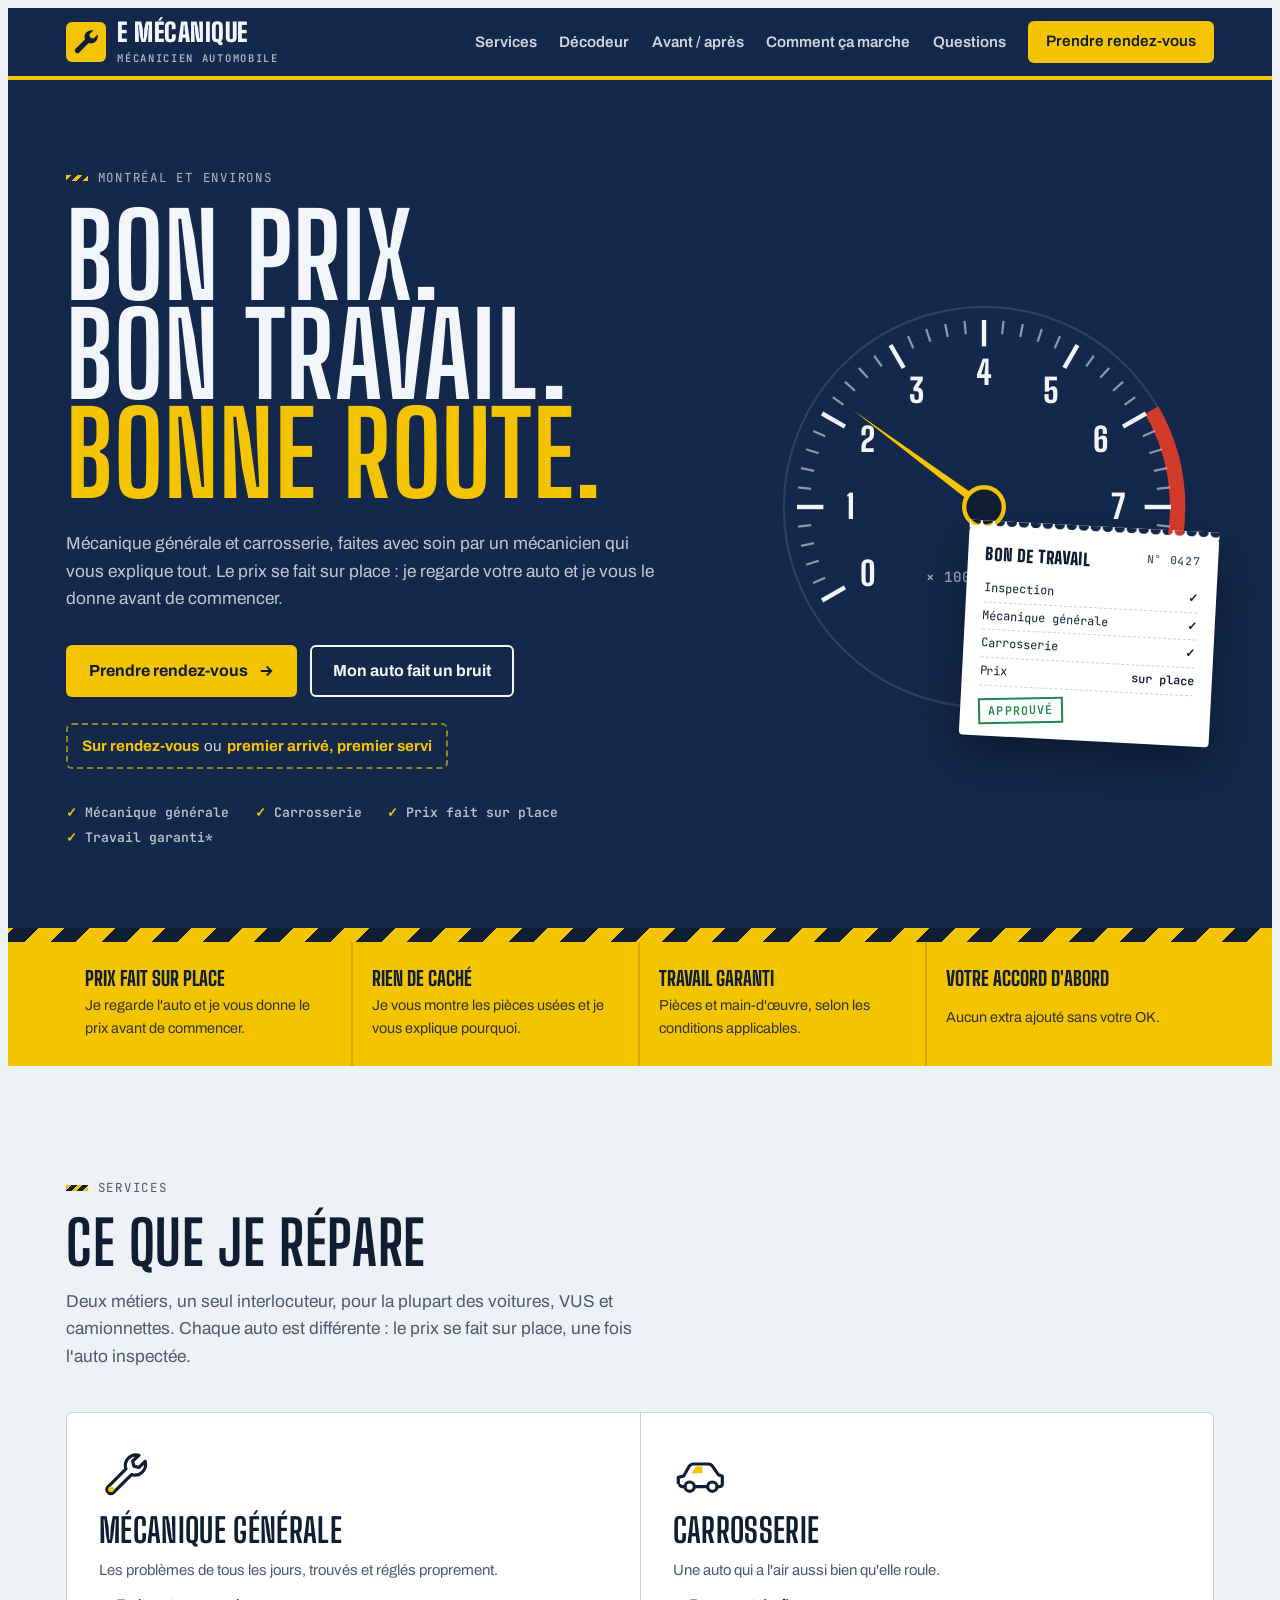
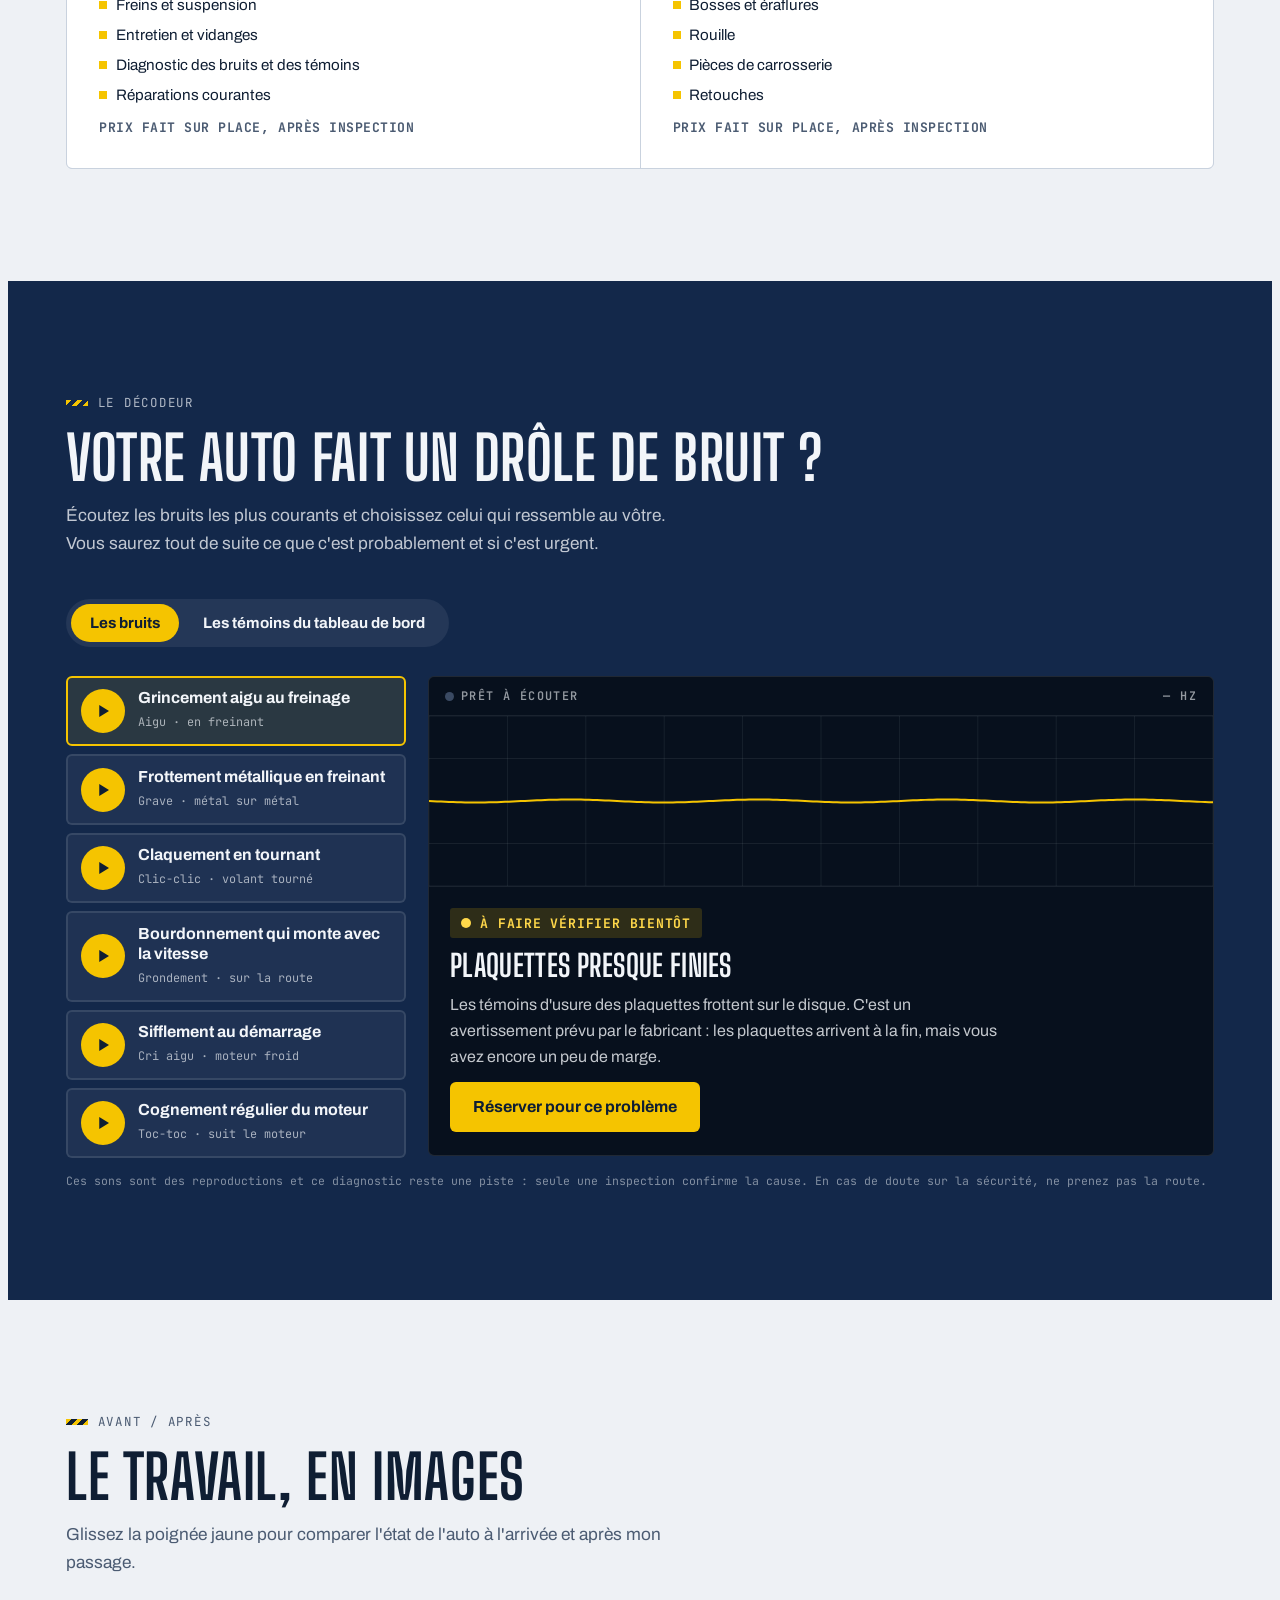
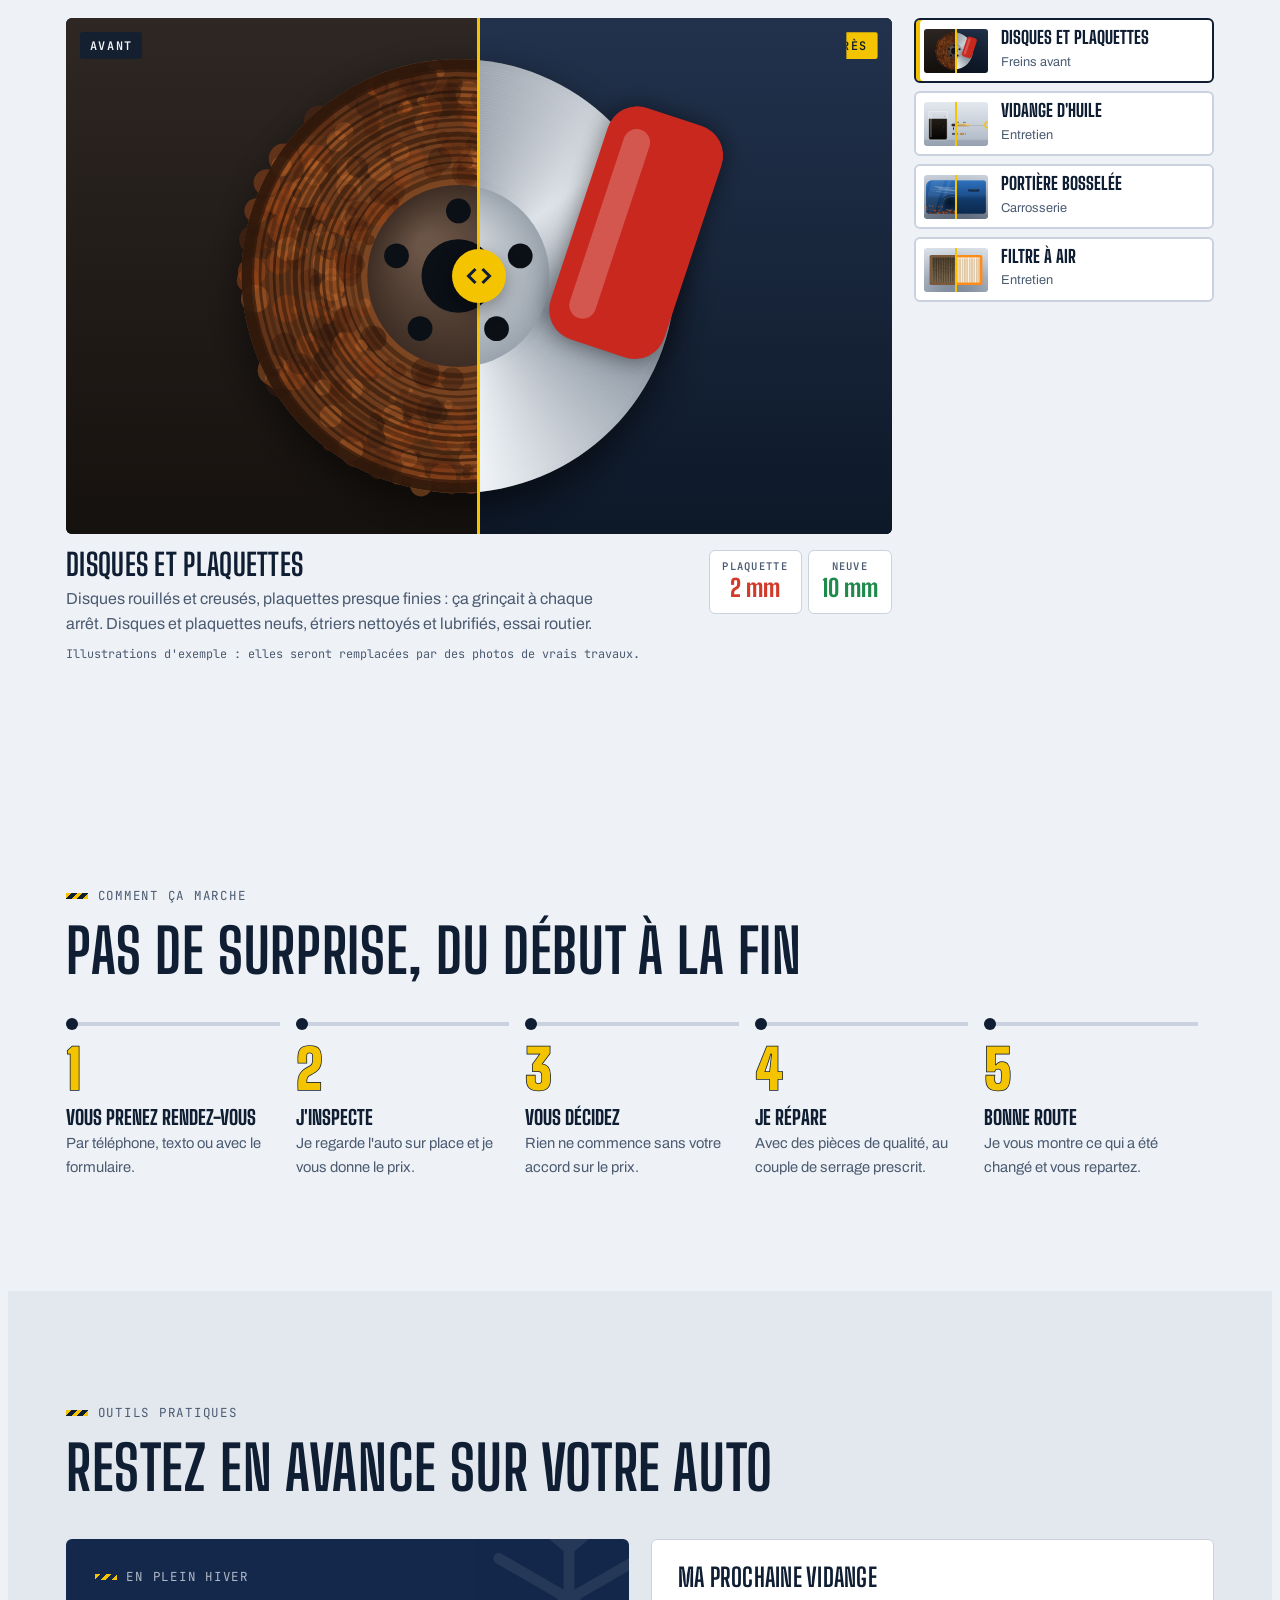
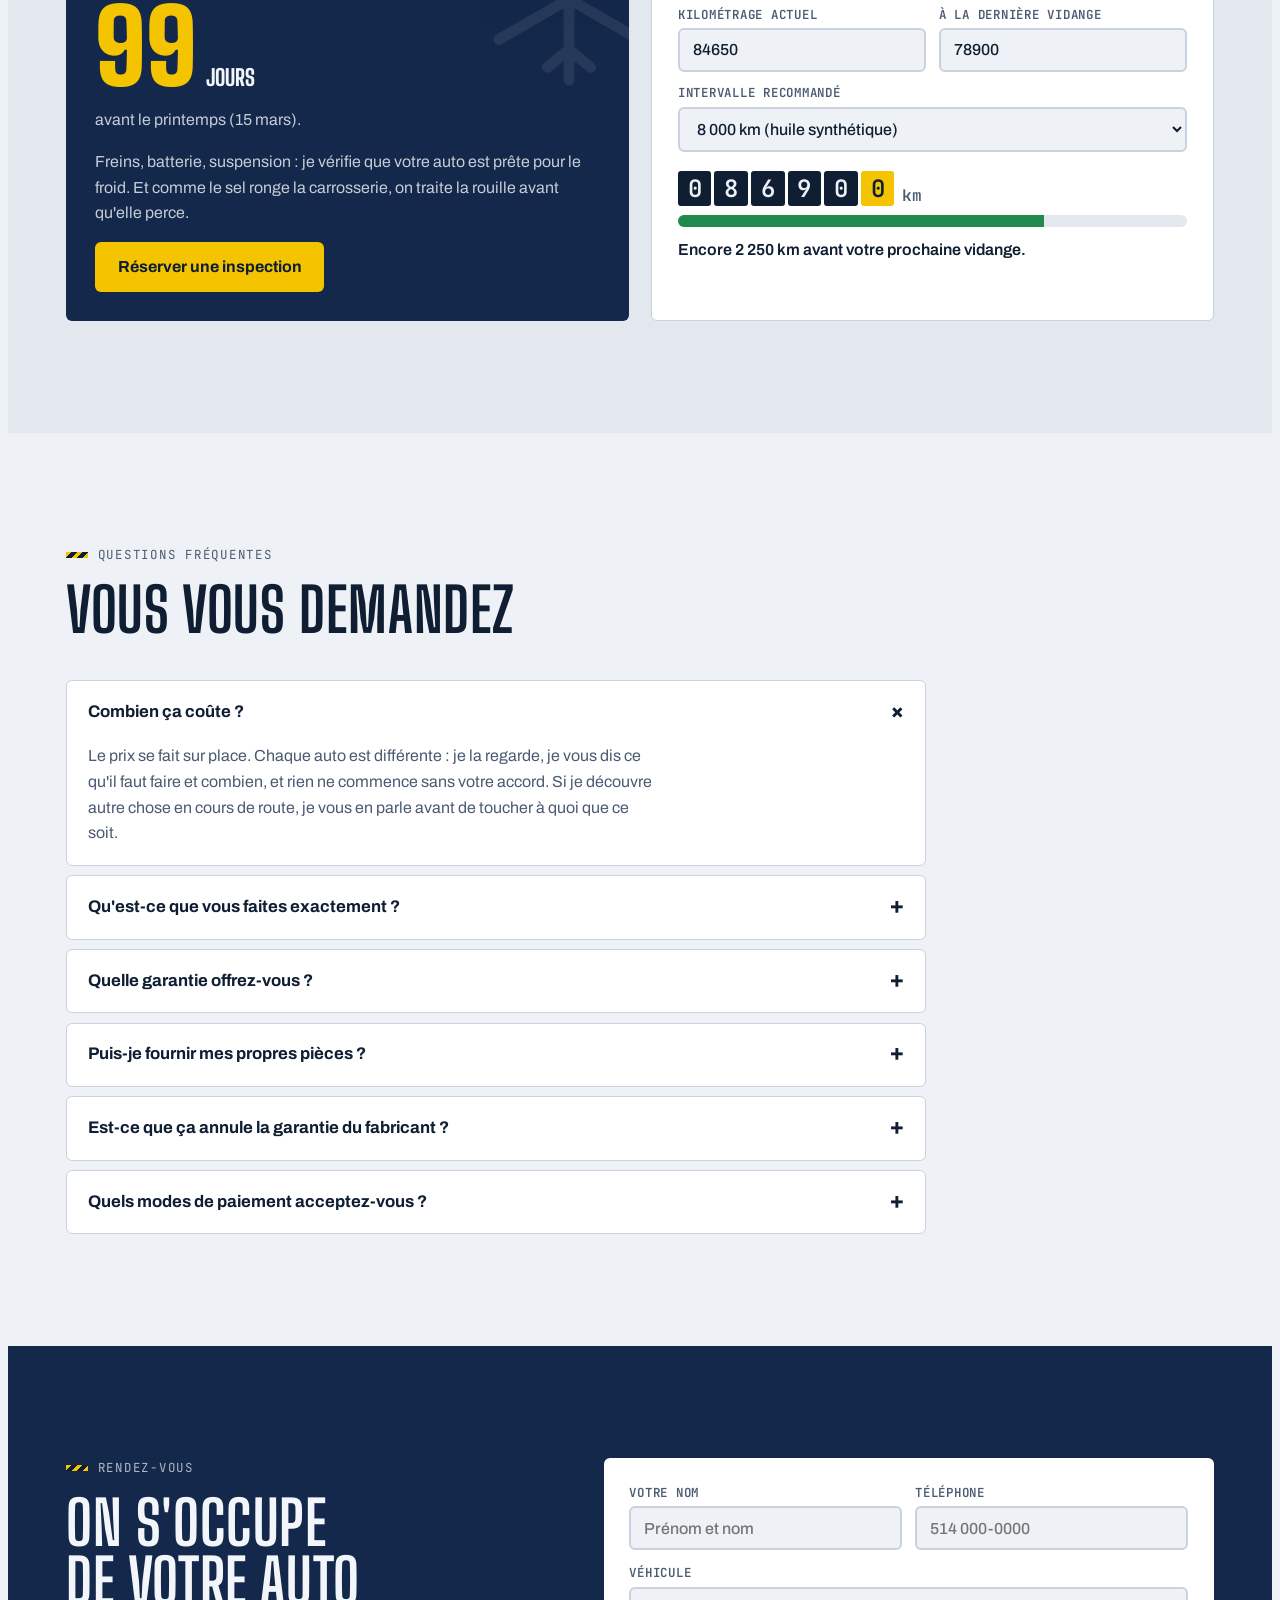
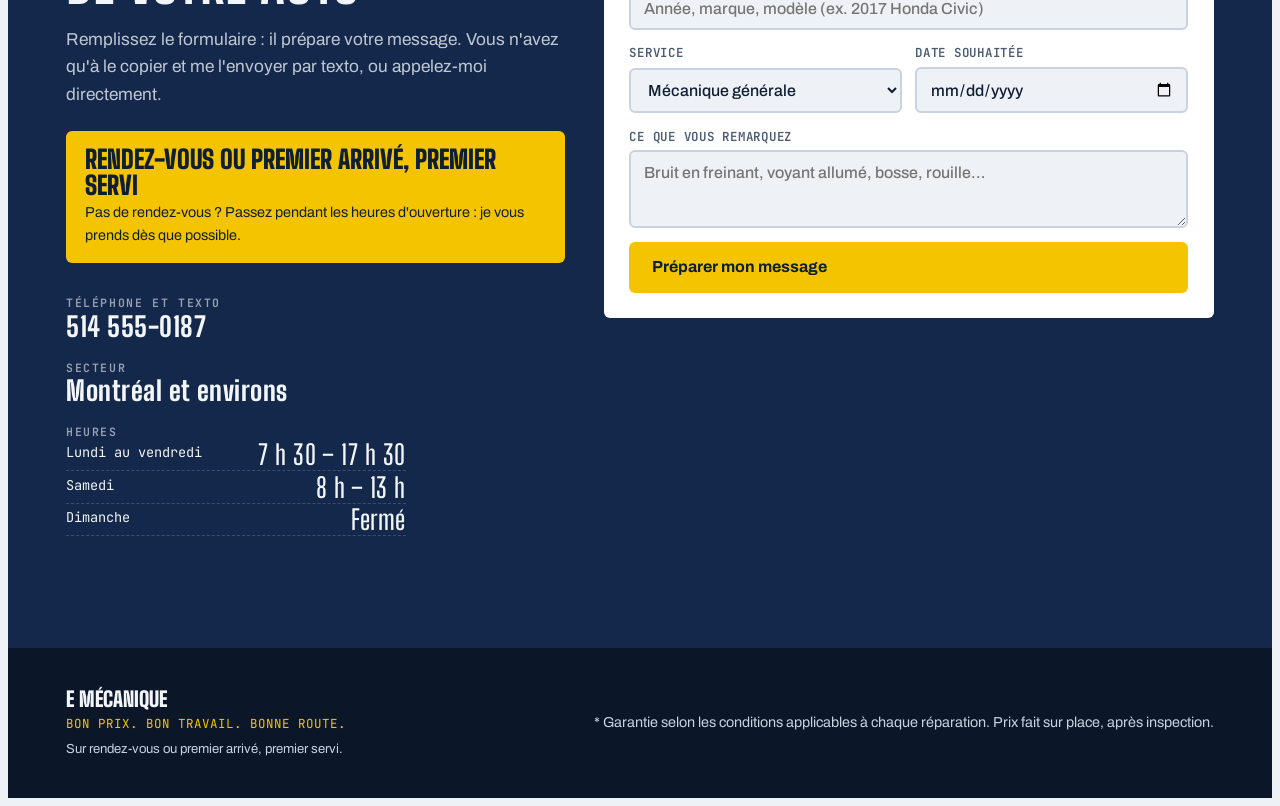
==== commit 7c9af635: "E mecanique : mecanique generale et carrosserie, prix fait sur place Nom du site, deux services seul" ====
--- a/docs/index.html
+++ b/docs/index.html
@@ -3,9 +3,9 @@
 <meta name="robots" content="noindex">
 <meta charset="utf-8">
 <meta name="viewport" content="width=device-width, initial-scale=1, viewport-fit=cover">
-<title>Alex Mécanique</title>
+<title>E mécanique</title>
 <meta name="claude:viewport-fit-sides" content="cover">
-<meta name="description" content="Mécanicien automobile : entretien, freins, pneus, diagnostic. Bon prix. Bon travail. Bonne route.">
+<meta name="description" content="Mécanique générale et carrosserie. Prix fait sur place, après inspection. Bon prix. Bon travail. Bonne route.">
 <link rel="preconnect" href="https://fonts.googleapis.com">
 <link rel="preconnect" href="https://fonts.gstatic.com" crossorigin>
 <link rel="stylesheet" href="https://fonts.googleapis.com/css2?family=Archivo:wght@400;500;600;700;800&family=Big+Shoulders+Display:wght@700;800;900&family=JetBrains+Mono:wght@400;600&display=swap">
@@ -136,7 +136,7 @@
 @media (max-width: 460px) { .promesses .wrap { grid-template-columns: 1fr; } .promesse { border-right: 0; border-bottom: 2px solid rgba(15,30,51,.15); } .promesse:last-child { border-bottom: 0; } }
 
 /* Services */
-.services { display: grid; grid-template-columns: repeat(4, 1fr); gap: 1px; background: var(--line); border: 1px solid var(--line); border-radius: var(--radius); overflow: hidden; }
+.services { display: grid; grid-template-columns: repeat(2, 1fr); gap: 1px; background: var(--line); border: 1px solid var(--line); border-radius: var(--radius); overflow: hidden; }
 .service { background: var(--surface); padding: 1.6rem 1.4rem 1.5rem; display: grid; gap: .7rem; align-content: start; position: relative; transition: background .2s; }
 .service:hover { background: var(--surface-2); }
 .service svg { width: 42px; height: 42px; color: var(--ink); }
@@ -144,10 +144,14 @@
 .service p { color: var(--muted); font-size: .93rem; }
 .spec { font: 600 .72rem var(--f-mono); letter-spacing: .04em; color: var(--ink); background: var(--surface-2); border-radius: 3px; padding: .3rem .5rem; justify-self: start; }
 .service:hover .spec { background: var(--hv); color: var(--hv-ink); }
-.prix { font: 700 .9rem var(--f-mono); }
-.prix small { font-weight: 400; color: var(--muted); }
-@media (max-width: 980px) { .services { grid-template-columns: 1fr 1fr; } }
-@media (max-width: 520px) { .services { grid-template-columns: 1fr; } }
+.service { padding: 2.2rem 2rem 2rem; }
+.service svg { width: 56px; height: 56px; }
+.service h3 { font-size: 2.1rem; }
+.service ul { margin: 0; padding: 0; list-style: none; display: grid; gap: .35rem; }
+.service li { display: flex; gap: .55rem; align-items: baseline; font-size: .95rem; }
+.service li::before { content: ""; flex: none; width: 8px; height: 8px; background: var(--hv); transform: translateY(-1px); }
+.prix-place { font: 700 .82rem var(--f-mono); letter-spacing: .04em; text-transform: uppercase; color: var(--muted); }
+@media (max-width: 700px) { .services { grid-template-columns: 1fr; } }
 
 /* Avant / après */
 .galerie { display: grid; grid-template-columns: 1fr 300px; gap: 1.4rem; align-items: start; }
@@ -221,8 +225,6 @@
 .u2 { background: rgba(245,196,0,.16); color: #ffd84a; }
 .u3 { background: rgba(255,107,87,.18); color: #ff8a7a; }
 .verdict-bas { display: flex; flex-wrap: wrap; gap: .8rem 1.4rem; align-items: center; }
-.verdict-bas .prix { font: 700 1rem var(--f-mono); }
-.verdict-bas .prix small { color: rgba(242,245,249,.6); }
 .dec-note { font: .72rem var(--f-mono); color: rgba(242,245,249,.5); margin-top: .9rem; }
 .temoins { display: grid; grid-template-columns: repeat(4, 1fr); gap: .6rem; }
 .temoin { display: grid; justify-items: center; gap: .5rem; padding: 1.1rem .6rem; background: #07101d; border: 2px solid rgba(255,255,255,.08); border-radius: var(--radius); color: inherit; font: 600 .82rem var(--f-body); cursor: pointer; text-align: center; transition: border-color .15s; }
@@ -246,41 +248,10 @@
   footer { padding-bottom: 6rem; }
 }
 
-/* Bon de travail (estimateur) */
+/* Fond gris des sections d'outils */
 .devis { background: var(--surface-2); }
-.devis-grid { display: grid; grid-template-columns: 1fr 1fr; gap: 2rem; align-items: start; }
-.devis-grid > * { min-width: 0; }
 .panel { background: var(--surface); border: 1px solid var(--line); border-radius: var(--radius); padding: 1.6rem; }
 .panel h3 { margin-bottom: 1rem; }
-.seg { display: grid; grid-template-columns: repeat(3, 1fr); gap: .4rem; margin-bottom: 1.4rem; }
-.seg label { position: relative; }
-.seg input { position: absolute; opacity: 0; }
-.seg span { display: grid; place-items: center; text-align: center; padding: .7rem .4rem; border: 2px solid var(--line); border-radius: var(--radius); font-weight: 600; font-size: .9rem; cursor: pointer; line-height: 1.2; }
-.seg span small { display: block; font: 400 .68rem var(--f-mono); color: var(--muted); }
-.seg input:checked + span { border-color: var(--ink); background: var(--ink); color: var(--bg); }
-.seg input:checked + span small { color: inherit; opacity: .7; }
-.seg input:focus-visible + span { outline: 3px solid var(--hv); outline-offset: 2px; }
-.checks { display: grid; gap: .35rem; }
-.check { display: grid; grid-template-columns: auto 1fr auto; gap: .8rem; align-items: center; padding: .6rem .7rem; border-radius: var(--radius); cursor: pointer; border: 1px solid transparent; }
-.check:hover { background: var(--surface-2); }
-.check input { width: 20px; height: 20px; accent-color: var(--ink); }
-.check em { font: 400 .76rem var(--f-mono); color: var(--muted); font-style: normal; white-space: nowrap; }
-.check:has(input:checked) { border-color: var(--line); background: var(--surface-2); }
-
-.bon { background: var(--surface); border-radius: 4px; font-family: var(--f-mono); font-size: .85rem; box-shadow: 0 1px 0 var(--line), 0 20px 40px -20px rgba(15,30,51,.35); position: relative; }
-.bon-head { background: var(--navy); color: var(--navy-ink); padding: 1.1rem 1.4rem; display: flex; justify-content: space-between; align-items: end; gap: 1rem; border-radius: 4px 4px 0 0; }
-.bon-head b { font: 900 1.6rem var(--f-display); text-transform: uppercase; letter-spacing: .03em; }
-.bon-head span { font-size: .72rem; opacity: .7; text-align: right; }
-.bon-body { padding: 1rem 1.4rem 1.4rem; }
-.bon-row { display: grid; grid-template-columns: 1fr auto; gap: 1rem; padding: .5rem 0; border-bottom: 1px dashed var(--line); font-variant-numeric: tabular-nums; }
-.bon-row span:last-child { text-align: right; white-space: nowrap; }
-.bon-empty { color: var(--muted); padding: 1.2rem 0; text-align: center; }
-.bon-tot { display: grid; grid-template-columns: 1fr auto; gap: .2rem 1rem; padding-top: .9rem; font-variant-numeric: tabular-nums; }
-.bon-tot span:nth-child(even) { text-align: right; }
-.bon-tot .grand { font: 900 1.5rem var(--f-display); padding-top: .4rem; border-top: 2px solid var(--ink); margin-top: .4rem; }
-.bon-note { margin-top: 1rem; font-size: .72rem; color: var(--muted); line-height: 1.5; }
-.bon-actions { margin-top: 1.2rem; }
-@media (max-width: 860px) { .devis-grid { grid-template-columns: 1fr; } }
 
 /* Étapes */
 .steps { display: grid; grid-template-columns: repeat(5, 1fr); gap: 0; counter-reset: s; position: relative; }
@@ -366,14 +337,13 @@
   <div class="wrap">
     <a class="logo" href="#accueil" aria-label="Accueil">
       <svg class="logo-mark" viewBox="0 0 40 40" aria-hidden="true"><rect width="40" height="40" rx="6" fill="#f5c400"/><path d="M27.5 8.5a7 7 0 0 0-8.6 8.9L9.6 26.7a2.6 2.6 0 0 0 3.7 3.7l9.3-9.3a7 7 0 0 0 8.9-8.6l-4 4-3.3-.9-.9-3.3z" fill="#0f1e33"/></svg>
-      <span><b data-cfg="nom">Alex Mécanique</b><small data-cfg="metier">Mécanicien automobile</small></span>
+      <span><b data-cfg="nom">E mécanique</b><small data-cfg="metier">Mécanicien automobile</small></span>
     </a>
     <button class="burger" id="burger" aria-expanded="false" aria-controls="nav">MENU</button>
     <nav class="nav" id="nav">
       <a href="#services">Services</a>
       <a href="#decodeur">Décodeur</a>
       <a href="#realisations">Avant / après</a>
-      <a href="#devis">Estimation</a>
       <a href="#etapes">Comment ça marche</a>
       <a href="#faq">Questions</a>
       <a class="btn btn-hv" href="#rendez-vous">Prendre rendez-vous</a>
@@ -387,14 +357,14 @@
       <div>
         <p class="eyebrow"><span data-cfg="zone">Montréal et environs</span></p>
         <h1 class="slogan"><span>Bon prix.</span><span>Bon travail.</span><span>Bonne route.</span></h1>
-        <p class="lead">Entretien, freins, pneus et diagnostic, faits avec soin par un mécanicien qui vous explique tout. Vous connaissez le prix avant que je commence, et vous repartez l'esprit tranquille.</p>
+        <p class="lead">Mécanique générale et carrosserie, faites avec soin par un mécanicien qui vous explique tout. Le prix se fait sur place : je regarde votre auto et je vous le donne avant de commencer.</p>
         <div class="hero-cta">
           <a class="btn btn-hv" href="#rendez-vous">Prendre rendez-vous
             <svg viewBox="0 0 24 24" fill="none" stroke="currentColor" stroke-width="2.4" aria-hidden="true"><path d="M5 12h14M13 6l6 6-6 6"/></svg></a>
           <a class="btn btn-ghost" href="#decodeur">Mon auto fait un bruit</a>
         </div>
         <p class="accueil-badge"><b>Sur rendez-vous</b> ou <b>premier arrivé, premier servi</b></p>
-        <div class="hero-facts"><span>Soumission avant les travaux</span><span>Pièces usées montrées</span><span>Travail garanti*</span></div>
+        <div class="hero-facts"><span>Mécanique générale</span><span>Carrosserie</span><span>Prix fait sur place</span><span>Travail garanti*</span></div>
       </div>
       <div class="gauge-card">
         <svg class="gauge" id="gauge" viewBox="0 0 400 400" role="img" aria-label="Compte-tours décoratif">
@@ -409,9 +379,10 @@
         </svg>
         <div class="ticket" aria-hidden="true">
           <h4>Bon de travail <em>n° 0427</em></h4>
-          <div class="l"><span>Vidange synth. 5W-30</span><b>95,00</b></div>
-          <div class="l"><span>Plaquettes av.</span><b>210,00</b></div>
-          <div class="l"><span>Inspection 40 pts</span><b>incl.</b></div>
+          <div class="l"><span>Inspection</span><b>✓</b></div>
+          <div class="l"><span>Mécanique générale</span><b>✓</b></div>
+          <div class="l"><span>Carrosserie</span><b>✓</b></div>
+          <div class="l"><span>Prix</span><b>sur place</b></div>
           <span class="stamp">APPROUVÉ</span>
         </div>
       </div>
@@ -420,7 +391,7 @@
 
   <section class="promesses" aria-label="Mes engagements">
     <div class="wrap">
-      <div class="promesse"><b>Prix connu d'avance</b><span>Soumission claire avant toute réparation.</span></div>
+      <div class="promesse"><b>Prix fait sur place</b><span>Je regarde l'auto et je vous donne le prix avant de commencer.</span></div>
       <div class="promesse"><b>Rien de caché</b><span>Je vous montre les pièces usées et je vous explique pourquoi.</span></div>
       <div class="promesse"><b>Travail garanti</b><span>Pièces et main-d'œuvre, selon les conditions applicables.</span></div>
       <div class="promesse"><b>Votre accord d'abord</b><span>Aucun extra ajouté sans votre OK.</span></div>
@@ -432,7 +403,7 @@
       <div class="sec-head">
         <p class="eyebrow">Services</p>
         <h2>Ce que je répare</h2>
-        <p class="lead">Les réparations de tous les jours, pour la plupart des voitures, VUS et camionnettes. Les prix sont donnés à titre indicatif ; la soumission finale dépend de votre véhicule.</p>
+        <p class="lead">Deux métiers, un seul interlocuteur, pour la plupart des voitures, VUS et camionnettes. Chaque auto est différente : le prix se fait sur place, une fois l'auto inspectée.</p>
       </div>
       <div class="services" id="liste-services"></div>
     </div>
@@ -443,7 +414,7 @@
       <div class="sec-head">
         <p class="eyebrow">Le décodeur</p>
         <h2>Votre auto fait un drôle de bruit ?</h2>
-        <p class="lead">Écoutez les bruits les plus courants et choisissez celui qui ressemble au vôtre. Vous saurez tout de suite ce que c'est probablement, si c'est urgent et combien ça coûte en général.</p>
+        <p class="lead">Écoutez les bruits les plus courants et choisissez celui qui ressemble au vôtre. Vous saurez tout de suite ce que c'est probablement et si c'est urgent.</p>
       </div>
       <div class="onglets" role="tablist" aria-label="Choisir un outil">
         <button role="tab" id="t-bruits" aria-selected="true" aria-controls="p-bruits">Les bruits</button>
@@ -462,7 +433,6 @@
             <h3 id="v-titre"></h3>
             <p id="v-texte"></p>
             <div class="verdict-bas">
-              <span class="prix" id="v-prix"></span>
               <a class="btn btn-hv" href="#rendez-vous" id="v-rdv">Réserver pour ce problème</a>
             </div>
           </div>
@@ -477,7 +447,7 @@
       <div class="sec-head">
         <p class="eyebrow">Avant / après</p>
         <h2>Le travail, en images</h2>
-        <p class="lead">Glissez la poignée jaune pour comparer l'état de la pièce à l'arrivée et après mon passage.</p>
+        <p class="lead">Glissez la poignée jaune pour comparer l'état de l'auto à l'arrivée et après mon passage.</p>
       </div>
       <div class="galerie">
         <div>
@@ -502,37 +472,6 @@
     </div>
   </section>
 
-  <section class="devis" id="devis">
-    <div class="wrap">
-      <div class="sec-head">
-        <p class="eyebrow">Estimation en ligne</p>
-        <h2>Votre bon de travail, avant de venir</h2>
-        <p class="lead">Choisissez votre véhicule et les travaux. Vous voyez tout de suite une fourchette de prix, taxes comprises.</p>
-      </div>
-      <div class="devis-grid">
-        <div class="panel">
-          <h3>1. Votre véhicule</h3>
-          <div class="seg" role="radiogroup" aria-label="Type de véhicule">
-            <label><input type="radio" name="vehicule" id="v-compacte" value="1" checked><span>Compacte<small>Civic, Corolla</small></span></label>
-            <label><input type="radio" name="vehicule" id="v-vus" value="1.15"><span>Berline / VUS<small>RAV4, CR-V</small></span></label>
-            <label><input type="radio" name="vehicule" id="v-camion" value="1.3"><span>Camionnette<small>F-150, Sierra</small></span></label>
-          </div>
-          <h3>2. Les travaux</h3>
-          <div class="checks" id="checks"></div>
-        </div>
-        <div class="bon" aria-live="polite">
-          <div class="bon-head"><b>Bon de travail</b><span>Estimation<br><span id="bon-date"></span></span></div>
-          <div class="bon-body">
-            <div id="bon-lignes"></div>
-            <div class="bon-tot" id="bon-tot"></div>
-            <p class="bon-note">Fourchette indicative, pièces et main-d'œuvre comprises. TPS 5 % et TVQ 9,975 % incluses. Le prix exact vous est confirmé par écrit après l'inspection, avant le début des travaux.</p>
-            <div class="bon-actions"><a class="btn btn-hv" href="#rendez-vous" id="bon-rdv">Réserver avec ces travaux</a></div>
-          </div>
-        </div>
-      </div>
-    </div>
-  </section>
-
   <section id="etapes">
     <div class="wrap">
       <div class="sec-head">
@@ -541,7 +480,7 @@
       </div>
       <div class="steps">
         <div class="step"><div class="step-bar"></div><span class="step-n">1</span><div><b>Vous prenez rendez-vous</b><p>Par téléphone, texto ou avec le formulaire.</p></div></div>
-        <div class="step"><div class="step-bar"></div><span class="step-n">2</span><div><b>J'inspecte</b><p>Je trouve la cause et je prépare une soumission écrite.</p></div></div>
+        <div class="step"><div class="step-bar"></div><span class="step-n">2</span><div><b>J'inspecte</b><p>Je regarde l'auto sur place et je vous donne le prix.</p></div></div>
         <div class="step"><div class="step-bar"></div><span class="step-n">3</span><div><b>Vous décidez</b><p>Rien ne commence sans votre accord sur le prix.</p></div></div>
         <div class="step"><div class="step-bar"></div><span class="step-n">4</span><div><b>Je répare</b><p>Avec des pièces de qualité, au couple de serrage prescrit.</p></div></div>
         <div class="step"><div class="step-bar"></div><span class="step-n">5</span><div><b>Bonne route</b><p>Je vous montre ce qui a été changé et vous repartez.</p></div></div>
@@ -558,10 +497,11 @@
       <div class="outils-grid">
         <div class="saison">
           <svg class="flocon" viewBox="0 0 100 100" aria-hidden="true"><g stroke="#fff" stroke-width="6" stroke-linecap="round" fill="none"><path d="M50 5v90M11 27.5l78 45M11 72.5l78-45"/><path d="M38 12l12 10 12-10M38 88l12-10 12 10"/></g></svg>
-          <p class="eyebrow" id="saison-titre">Pneus d'hiver</p>
+          <p class="eyebrow" id="saison-titre">Prêt pour l'hiver ?</p>
           <div class="compte"><b id="saison-jours">–</b><span id="saison-unite">jours</span></div>
-          <p id="saison-texte">Au Québec, les pneus d'hiver sont obligatoires du 1er décembre au 15 mars.</p>
-          <div><a class="btn btn-hv" href="#rendez-vous" data-service="pneus">Réserver ma pose de pneus</a></div>
+          <p id="saison-texte">avant le 1er décembre.</p>
+          <p>Freins, batterie, suspension : je vérifie que votre auto est prête pour le froid. Et comme le sel ronge la carrosserie, on traite la rouille avant qu'elle perce.</p>
+          <div><a class="btn btn-hv" href="#rendez-vous" data-service="mecanique">Réserver une inspection</a></div>
         </div>
         <div class="panel">
           <h3>Ma prochaine vidange</h3>
@@ -588,11 +528,11 @@
         <h2>Vous vous demandez</h2>
       </div>
       <div class="faq">
-        <details open><summary>Est-ce que je connais le prix avant les travaux ?</summary><p>Oui. Après l'inspection, je vous donne une soumission écrite. Si je découvre autre chose en cours de route, je vous appelle avant de toucher à quoi que ce soit.</p></details>
+        <details open><summary>Combien ça coûte ?</summary><p>Le prix se fait sur place. Chaque auto est différente : je la regarde, je vous dis ce qu'il faut faire et combien, et rien ne commence sans votre accord. Si je découvre autre chose en cours de route, je vous en parle avant de toucher à quoi que ce soit.</p></details>
+        <details><summary>Qu'est-ce que vous faites exactement ?</summary><p>De la mécanique générale et de la carrosserie. Pour le reste, je vous le dis franchement et je vous oriente vers quelqu'un.</p></details>
         <details><summary>Quelle garantie offrez-vous ?</summary><p>Les pièces et la main-d'œuvre sont garanties selon les conditions applicables à chaque réparation (type de pièce, usage du véhicule). Les détails sont écrits sur votre facture.</p></details>
         <details><summary>Puis-je fournir mes propres pièces ?</summary><p>C'est possible dans certains cas, mais la garantie ne couvre alors que la main-d'œuvre. Parlons-en lors de la prise de rendez-vous.</p></details>
         <details><summary>Est-ce que ça annule la garantie du fabricant ?</summary><p>Non. Faire faire l'entretien ailleurs qu'au concessionnaire ne l'annule pas, tant que l'entretien respecte le manuel du fabricant et que vous gardez vos factures.</p></details>
-        <details><summary>Combien de temps prend une vidange ?</summary><p>Environ 30 à 45 minutes, inspection comprise. Une pose de pneus avec balancement prend à peu près une heure.</p></details>
         <details><summary>Quels modes de paiement acceptez-vous ?</summary><p>Comptant, Interac et cartes de crédit.</p></details>
       </div>
     </div>
@@ -625,7 +565,7 @@
           <div class="field"><label for="f-service">Service</label><select id="f-service"></select></div>
           <div class="field"><label for="f-date">Date souhaitée</label><input id="f-date" type="date"></div>
         </div>
-        <div class="field"><label for="f-msg">Ce que vous remarquez</label><textarea id="f-msg" rows="3" placeholder="Bruit en freinant, voyant allumé, vibration…"></textarea></div>
+        <div class="field"><label for="f-msg">Ce que vous remarquez</label><textarea id="f-msg" rows="3" placeholder="Bruit en freinant, voyant allumé, bosse, rouille…"></textarea></div>
         <p class="toast" id="erreur" hidden></p>
         <button class="btn btn-hv" type="submit">Préparer mon message</button>
         <div id="recap-zone" hidden>
@@ -642,8 +582,8 @@
 
 <footer>
   <div class="wrap">
-    <div><b data-cfg="nom">Alex Mécanique</b><div class="s">Bon prix. Bon travail. Bonne route.</div><div style="font-size:.82rem;margin-top:.3rem">Sur rendez-vous ou premier arrivé, premier servi.</div></div>
-    <p>* Garantie selon les conditions applicables à chaque réparation. Prix indicatifs, taxes en sus sauf mention.</p>
+    <div><b data-cfg="nom">E mécanique</b><div class="s">Bon prix. Bon travail. Bonne route.</div><div style="font-size:.82rem;margin-top:.3rem">Sur rendez-vous ou premier arrivé, premier servi.</div></div>
+    <p>* Garantie selon les conditions applicables à chaque réparation. Prix fait sur place, après inspection.</p>
   </div>
 </footer>
 
@@ -653,44 +593,33 @@
 </div>
 
 <script type="application/ld+json">
-{"@context":"https://schema.org","@type":"AutoRepair","name":"Alex Mécanique","slogan":"Bon prix. Bon travail. Bonne route.","telephone":"+1-514-555-0187","areaServed":"Montréal et environs","priceRange":"$$","currenciesAccepted":"CAD","paymentAccepted":"Comptant, Interac, carte de crédit","openingHours":["Mo-Fr 07:30-17:30","Sa 08:00-13:00"],"makesOffer":[{"@type":"Offer","itemOffered":{"@type":"Service","name":"Vidange d'huile"}},{"@type":"Offer","itemOffered":{"@type":"Service","name":"Freins"}},{"@type":"Offer","itemOffered":{"@type":"Service","name":"Pose de pneus"}},{"@type":"Offer","itemOffered":{"@type":"Service","name":"Diagnostic"}}]}
+{"@context":"https://schema.org","@type":"AutoRepair","name":"E mécanique","slogan":"Bon prix. Bon travail. Bonne route.","telephone":"+1-514-555-0187","areaServed":"Montréal et environs","currenciesAccepted":"CAD","paymentAccepted":"Comptant, Interac, carte de crédit","openingHours":["Mo-Fr 07:30-17:30","Sa 08:00-13:00"],"makesOffer":[{"@type":"Offer","itemOffered":{"@type":"Service","name":"Mécanique générale"}},{"@type":"Offer","itemOffered":{"@type":"Service","name":"Carrosserie"}}]}
 </script>
 
 <script>
 // ===== À personnaliser : tout le site se met à jour d'ici =====
 const CONFIG = {
-  nom: "Alex Mécanique",
+  nom: "E mécanique",
   metier: "Mécanicien automobile",
   tel: "514 555-0187",
   zone: "Montréal et environs",
 };
-// Prix indicatifs (pièces + main-d'œuvre, avant taxes) pour une compacte : à ajuster.
+// Les deux services offerts. Pas de prix en ligne : le prix se fait sur place.
 const SERVICES = [
-  { id: "vidange", nom: "Vidange d'huile synthétique", spec: "0W-20 à 10W-30 · filtre neuf", min: 85, max: 130, icone: "huile", texte: "Huile et filtre de qualité, niveau des liquides et inspection 40 points incluse." },
-  { id: "freins", nom: "Plaquettes de freins", spec: "Essieu avant ou arrière", min: 180, max: 320, icone: "frein", texte: "Plaquettes neuves, nettoyage et lubrification des étriers, essai routier." },
-  { id: "disques", nom: "Plaquettes et disques", spec: "Mesure d'épaisseur au micromètre", min: 350, max: 560, icone: "disque", texte: "Quand les disques sont sous l'épaisseur minimale ou voilés." },
-  { id: "pneus", nom: "Pose de pneus saisonniers", spec: "4 roues · balancement · couple 110–140 N·m", min: 70, max: 110, icone: "pneu", texte: "Changement été / hiver, balancement et serrage au couple prescrit." },
-  { id: "alignement", nom: "Alignement", spec: "Parallélisme · carrossage", min: 100, max: 150, icone: "align", texte: "Pour une auto qui tire d'un côté ou des pneus qui s'usent mal." },
-  { id: "diagnostic", nom: "Diagnostic « check engine »", spec: "Lecture OBD-II des codes", min: 90, max: 140, icone: "diag", texte: "Je trouve la vraie cause du voyant, pas seulement le code." },
-  { id: "batterie", nom: "Batterie", spec: "Test de charge · remplacement", min: 180, max: 300, icone: "batt", texte: "Test gratuit avec un entretien ; remplacement si elle ne tient plus." },
-  { id: "suspension", nom: "Suspension", spec: "Amortisseurs · biellettes · rotules", min: 450, max: 820, icone: "susp", texte: "Bruits dans les bosses, tenue de route molle ou usure inégale." },
+  { id: "mecanique", nom: "Mécanique générale", icone: "cle",
+    texte: "Les problèmes de tous les jours, trouvés et réglés proprement.",
+    liste: ["Freins et suspension", "Entretien et vidanges", "Diagnostic des bruits et des témoins", "Réparations courantes"] },
+  { id: "carrosserie", nom: "Carrosserie", icone: "auto",
+    texte: "Une auto qui a l'air aussi bien qu'elle roule.",
+    liste: ["Bosses et éraflures", "Rouille", "Pièces de carrosserie", "Retouches"] },
 ];
-const TAXES = 0.14975;
 
 const ICONES = {
-  huile: '<path d="M8 14h20l6-6 6 2-6 7v13a3 3 0 0 1-3 3H11a3 3 0 0 1-3-3z" fill="none" stroke="currentColor" stroke-width="2.4" stroke-linejoin="round"/><path class="hv" d="M15 21c0 3 4 3 4 0 0-2-2-4-2-4s-2 2-2 4z"/>',
-  frein: '<circle cx="21" cy="21" r="14" fill="none" stroke="currentColor" stroke-width="2.4"/><circle cx="21" cy="21" r="5" fill="none" stroke="currentColor" stroke-width="2.4"/><path class="hv" d="M30 9a16 16 0 0 1 4 9l-6 1a10 10 0 0 0-3-5z"/>',
-  disque: '<circle cx="21" cy="21" r="15" fill="none" stroke="currentColor" stroke-width="2.4"/><circle cx="21" cy="21" r="6" class="hv"/><g fill="currentColor"><circle cx="21" cy="10" r="1.6"/><circle cx="31" cy="21" r="1.6"/><circle cx="21" cy="32" r="1.6"/><circle cx="11" cy="21" r="1.6"/></g>',
-  pneu: '<circle cx="21" cy="21" r="16" fill="none" stroke="currentColor" stroke-width="5" stroke-dasharray="3 2"/><circle cx="21" cy="21" r="8" fill="none" stroke="currentColor" stroke-width="2.4"/><circle cx="21" cy="21" r="3" class="hv"/>',
-  align: '<path d="M6 34h30" stroke="currentColor" stroke-width="2.4"/><rect x="9" y="12" width="6" height="18" rx="2" fill="none" stroke="currentColor" stroke-width="2.4"/><rect x="27" y="12" width="6" height="18" rx="2" fill="none" stroke="currentColor" stroke-width="2.4"/><path class="hv" d="M15 20h12v2H15z"/><path d="M21 4v6" stroke="currentColor" stroke-width="2.4"/>',
-  diag: '<rect x="6" y="9" width="30" height="20" rx="3" fill="none" stroke="currentColor" stroke-width="2.4"/><path class="hv" d="M10 22l5-6 4 4 5-7 4 5h4v2h-5l-3-4-5 7-4-4-4 5z"/><path d="M16 34h10" stroke="currentColor" stroke-width="2.4"/>',
-  batt: '<rect x="6" y="12" width="30" height="20" rx="2" fill="none" stroke="currentColor" stroke-width="2.4"/><path d="M12 8h5M25 8h5" stroke="currentColor" stroke-width="3"/><path class="hv" d="M22 15l-6 9h5l-2 6 7-10h-5z"/>',
-  susp: '<path d="M21 4v6M21 32v6" stroke="currentColor" stroke-width="2.4"/><path d="M13 12h16M13 30h16" stroke="currentColor" stroke-width="2.4"/><path class="hv" d="M14 14l14 3-14 3 14 3-14 3 14 3v1H14z" opacity=".95"/>',
+  cle: '<path d="M30 5.5a8 8 0 0 0-9.8 10.2L6.6 29.3a3 3 0 0 0 4.2 4.2l13.6-13.6A8 8 0 0 0 34.6 10l-4.6 4.6-3.8-1-1-3.8z" fill="none" stroke="currentColor" stroke-width="2.4" stroke-linejoin="round"/><circle class="hv" cx="9" cy="31" r="2.2"/>',
+  auto: '<path d="M4 27v-5l4-1 4-7a4 4 0 0 1 3.4-2h11a4 4 0 0 1 3.3 1.8L34 20l3 1.2V27a2 2 0 0 1-2 2h-2M10 29H7a2 2 0 0 1-2-2" fill="none" stroke="currentColor" stroke-width="2.4" stroke-linejoin="round"/><path d="M15 29h12" stroke="currentColor" stroke-width="2.4"/><circle cx="12.5" cy="29" r="3.5" fill="none" stroke="currentColor" stroke-width="2.4"/><circle cx="29.5" cy="29" r="3.5" fill="none" stroke="currentColor" stroke-width="2.4"/><path class="hv" d="M14 19l2.6-4.4a2 2 0 0 1 1.7-1h3.7v5.4z"/>',
 };
 
 const $ = (s) => document.querySelector(s);
-const argent = (n) => n.toLocaleString("fr-CA", { minimumFractionDigits: 2, maximumFractionDigits: 2 }) + " $";
-const rond = (n) => Math.round(n / 5) * 5;
 
 // Configuration
 document.querySelectorAll("[data-cfg]").forEach((el) => { const v = CONFIG[el.dataset.cfg]; if (v) el.textContent = v; });
@@ -733,9 +662,9 @@
   <article class="service">
     <svg viewBox="0 0 42 42" aria-hidden="true">${ICONES[s.icone]}</svg>
     <h3>${s.nom}</h3>
-    <span class="spec">${s.spec}</span>
     <p>${s.texte}</p>
-    <span class="prix">${s.min} – ${s.max} $ <small>avant taxes</small></span>
+    <ul>${s.liste.map((l) => `<li>${l}</li>`).join("")}</ul>
+    <span class="prix-place">Prix fait sur place, après inspection</span>
   </article>`).join("");
 
 // ===== Décodeur : bruits et témoins =====
@@ -745,61 +674,56 @@
   3: ["u3", "Arrêtez-vous dès que possible"],
 };
 const BRUITS = [
-  { id: "grincement", nom: "Grincement aigu au freinage", court: "Aigu · en freinant", urgence: 2, service: "freins",
+  { id: "grincement", nom: "Grincement aigu au freinage", court: "Aigu · en freinant", urgence: 2,
     titre: "Plaquettes presque finies", texte: "Les témoins d'usure des plaquettes frottent sur le disque. C'est un avertissement prévu par le fabricant : les plaquettes arrivent à la fin, mais vous avez encore un peu de marge." },
-  { id: "frottement", nom: "Frottement métallique en freinant", court: "Grave · métal sur métal", urgence: 3, service: "disques",
+  { id: "frottement", nom: "Frottement métallique en freinant", court: "Grave · métal sur métal", urgence: 3,
     titre: "Métal contre métal", texte: "Les plaquettes sont finies : leur support en métal frotte directement sur le disque. Le freinage est moins efficace et le disque s'abîme à chaque arrêt." },
-  { id: "claquement", nom: "Claquement en tournant", court: "Clic-clic · volant tourné", urgence: 2, prix: "300 – 650 $",
+  { id: "claquement", nom: "Claquement en tournant", court: "Clic-clic · volant tourné", urgence: 2,
     titre: "Joint homocinétique usé", texte: "Un claquement régulier qui accélère quand vous tournez à fond vient souvent d'un joint de transmission usé, en général parce que son soufflet en caoutchouc est déchiré." },
-  { id: "bourdonnement", nom: "Bourdonnement qui monte avec la vitesse", court: "Grondement · sur la route", urgence: 2, prix: "250 – 500 $",
+  { id: "bourdonnement", nom: "Bourdonnement qui monte avec la vitesse", court: "Grondement · sur la route", urgence: 2,
     titre: "Roulement de roue", texte: "Un grondement qui augmente avec la vitesse et change dans les courbes pointe vers un roulement de roue usé. Des pneus usés de façon inégale peuvent donner un bruit semblable." },
-  { id: "sifflement", nom: "Sifflement au démarrage", court: "Cri aigu · moteur froid", urgence: 1, prix: "120 – 280 $",
+  { id: "sifflement", nom: "Sifflement au démarrage", court: "Cri aigu · moteur froid", urgence: 1,
     titre: "Courroie d'accessoires", texte: "Un cri aigu au démarrage à froid ou quand vous tournez le volant : la courroie est usée, mal tendue, ou son tendeur est fatigué. Si elle casse, vous perdez la direction assistée et la recharge de la batterie." },
-  { id: "cognement", nom: "Cognement régulier du moteur", court: "Toc-toc · suit le moteur", urgence: 3, service: "diagnostic",
+  { id: "cognement", nom: "Cognement régulier du moteur", court: "Toc-toc · suit le moteur", urgence: 3,
     titre: "Cognement interne du moteur", texte: "Un cognement qui suit le régime du moteur peut venir d'un manque d'huile ou d'une pièce interne usée. Vérifiez le niveau d'huile ; continuer à rouler peut détruire le moteur." },
 ];
 const TEMOINS = [
-  { id: "moteur", nom: "Moteur", couleur: "orange", urgence: 2, service: "diagnostic",
+  { id: "moteur", nom: "Moteur", couleur: "orange", urgence: 2,
     titre: "Témoin moteur allumé (fixe)", texte: "Le calculateur a enregistré un défaut : ça va d'un bouchon d'essence mal serré à un capteur défectueux. L'auto roule normalement ? Faites lire le code bientôt.",
     svg: '<path d="M10 14h8v-4h12v4h6l4 4h4v-3h4v14h-4v-3h-4l-4 6H16l-4-5H8v-5H5v7H2V14h3v4h3z" fill="none" stroke="currentColor" stroke-width="2.6" stroke-linejoin="round"/>' },
-  { id: "moteur-clignote", nom: "Moteur qui clignote", couleur: "rouge", urgence: 3, service: "diagnostic",
+  { id: "moteur-clignote", nom: "Moteur qui clignote", couleur: "rouge", urgence: 3,
     titre: "Témoin moteur qui clignote", texte: "Le moteur a des ratés importants : de l'essence non brûlée peut abîmer le convertisseur catalytique. Ralentissez, évitez d'accélérer fort et faites vérifier l'auto sans attendre.",
     svg: '<path d="M10 14h8v-4h12v4h6l4 4h4v-3h4v14h-4v-3h-4l-4 6H16l-4-5H8v-5H5v7H2V14h3v4h3z" fill="currentColor" stroke="currentColor" stroke-width="2.6" stroke-linejoin="round"/>' },
-  { id: "huile", nom: "Pression d'huile", couleur: "rouge", urgence: 3, service: "vidange",
+  { id: "huile", nom: "Pression d'huile", couleur: "rouge", urgence: 3,
     titre: "Pression d'huile basse", texte: "Le moteur ne reçoit plus assez d'huile. Arrêtez-vous dès que c'est sécuritaire, coupez le moteur et vérifiez le niveau. Ne repartez pas si le témoin reste allumé.",
     svg: '<path d="M6 20h10l4-4h10l12-4 4 3-10 8v7H16l-4-6H6z" fill="none" stroke="currentColor" stroke-width="2.6" stroke-linejoin="round"/><path d="M49 24c0 3 4 3 4 0 0-2-2-4-2-4s-2 2-2 4z" fill="currentColor"/>' },
-  { id: "batterie", nom: "Batterie", couleur: "rouge", urgence: 3, service: "batterie",
+  { id: "batterie", nom: "Batterie", couleur: "rouge", urgence: 3,
     titre: "Système de charge", texte: "La batterie ne se recharge plus, souvent à cause de l'alternateur ou de la courroie. L'auto roule sur la réserve de la batterie : allez directement au garage et évitez de couper le moteur.",
     svg: '<rect x="8" y="12" width="38" height="24" rx="2" fill="none" stroke="currentColor" stroke-width="2.6"/><path d="M14 8h8M32 8h8M15 24h7M34 24h7M37.5 20.5v7" stroke="currentColor" stroke-width="2.6"/>' },
-  { id: "temperature", nom: "Température", couleur: "rouge", urgence: 3, service: "diagnostic",
+  { id: "temperature", nom: "Température", couleur: "rouge", urgence: 3,
     titre: "Moteur qui surchauffe", texte: "Arrêtez-vous et laissez refroidir le moteur. N'ouvrez jamais le bouchon du radiateur à chaud : le liquide sous pression peut vous brûler. Rouler en surchauffe peut briser le moteur.",
     svg: '<path d="M27 6v18" stroke="currentColor" stroke-width="3"/><circle cx="27" cy="27" r="5" fill="currentColor"/><path d="M27 12h6M27 18h6" stroke="currentColor" stroke-width="2.4"/><path d="M8 36c3-2 5 2 8 0s5 2 8 0 5 2 8 0 5 2 8 0 5 2 8 0" fill="none" stroke="currentColor" stroke-width="2.4"/>' },
-  { id: "freins", nom: "Freins", couleur: "rouge", urgence: 3, service: "freins",
+  { id: "freins", nom: "Freins", couleur: "rouge", urgence: 3,
     titre: "Système de freinage", texte: "Le frein de stationnement est peut-être encore serré. Sinon, le niveau de liquide de frein est bas, souvent signe de plaquettes usées ou d'une fuite. Si le témoin reste allumé, ne roulez pas.",
     svg: '<circle cx="27" cy="21" r="12" fill="none" stroke="currentColor" stroke-width="2.6"/><path d="M27 14v9" stroke="currentColor" stroke-width="3"/><circle cx="27" cy="27.5" r="1.8" fill="currentColor"/><path d="M11 9a17 17 0 0 0 0 24M43 9a17 17 0 0 1 0 24" fill="none" stroke="currentColor" stroke-width="2.6"/>' },
-  { id: "abs", nom: "ABS", couleur: "orange", urgence: 2, service: "diagnostic",
+  { id: "abs", nom: "ABS", couleur: "orange", urgence: 2,
     titre: "Antiblocage (ABS)", texte: "Vos freins fonctionnent, mais sans l'antiblocage : les roues peuvent bloquer lors d'un freinage d'urgence, surtout sur la neige. Faites vérifier le capteur bientôt.",
     svg: '<circle cx="27" cy="21" r="12" fill="none" stroke="currentColor" stroke-width="2.6"/><text x="27" y="25.5" text-anchor="middle" font-size="11" font-weight="800" font-family="Archivo, sans-serif" fill="currentColor">ABS</text><path d="M11 9a17 17 0 0 0 0 24M43 9a17 17 0 0 1 0 24" fill="none" stroke="currentColor" stroke-width="2.6"/>' },
-  { id: "pneus", nom: "Pression des pneus", couleur: "orange", urgence: 1, service: "pneus",
+  { id: "pneus", nom: "Pression des pneus", couleur: "orange", urgence: 1,
     titre: "Pression des pneus basse", texte: "Un pneu manque d'air. Au Québec, c'est courant aux premiers froids : la pression baisse avec la température. Gonflez à la pression indiquée dans le cadre de la portière ; si ça revient, c'est peut-être une crevaison lente.",
     svg: '<path d="M14 10c-5 6-5 18 0 24h26c5-6 5-18 0-24" fill="none" stroke="currentColor" stroke-width="2.6" stroke-linecap="round"/><path d="M27 14v11" stroke="currentColor" stroke-width="3"/><circle cx="27" cy="30" r="1.8" fill="currentColor"/><path d="M12 38h30" stroke="currentColor" stroke-width="2.6" stroke-dasharray="3 3"/>' },
 ];
 
 let choixDec = null;
-function prixDe(item) {
-  if (item.prix) return `${item.prix} <small>en général</small>`;
-  const s = SERVICES.find((x) => x.id === item.service);
-  return s ? `${s.min} – ${s.max} $ <small>avant taxes · ${s.nom.toLowerCase()}</small>` : "";
-}
 function verdict(item) {
   choixDec = item;
   const [cls, lib] = URGENCES[item.urgence];
   const u = $("#v-urgence"); u.className = "urgence " + cls; u.textContent = lib;
-  $("#v-titre").textContent = item.titre; $("#v-texte").textContent = item.texte; $("#v-prix").innerHTML = prixDe(item);
+  $("#v-titre").textContent = item.titre; $("#v-texte").textContent = item.texte;
 }
 $("#v-rdv").addEventListener("click", () => {
   if (!choixDec) return;
-  $("#f-service").value = choixDec.service && SERVICES.some((s) => s.id === choixDec.service) ? choixDec.service : "autre";
+  $("#f-service").value = "mecanique";
   $("#f-msg").value = (choixDec.nom ? `Problème repéré avec le décodeur : ${choixDec.nom.toLowerCase()}.` : "");
 });
 
@@ -962,9 +886,9 @@
   { id: "huile", titre: "Vidange d'huile", court: "Entretien", dessin: "huile",
     texte: "Huile noire et épaisse, bien après l'intervalle prévu. Vidange à l'huile synthétique 5W-30, filtre neuf et niveaux complétés.",
     mesures: [["Retard", "4 200 km", "mauvais"], ["Prochaine", "+8 000 km", "bon"]] },
-  { id: "pneus", titre: "Pneus d'hiver", court: "Pneus", dessin: "pneu",
-    texte: "Bande de roulement presque à l'indicateur d'usure : peu d'adhérence sur la neige. Pneus neufs posés, balancés et serrés au couple prescrit.",
-    mesures: [["Sculpture", "2 mm", "mauvais"], ["Neuf", "10 mm", "bon"]] },
+  { id: "carrosserie", titre: "Portière bosselée", court: "Carrosserie", dessin: "carrosserie",
+    texte: "Bosse dans la portière, éraflures et rouille au bas de la caisse à cause du sel. Bosse redressée, rouille traitée et peinture retouchée.",
+    mesures: [["Rouille", "à traiter", "mauvais"], ["Fini", "uni", "bon"]] },
   { id: "filtre", titre: "Filtre à air", court: "Entretien", dessin: "filtre",
     texte: "Filtre bouché par la poussière et des débris : le moteur respire mal et consomme plus. Remplacé en quelques minutes.",
     mesures: [["Débit d'air", "réduit", "mauvais"], ["Débit d'air", "normal", "bon"]] },
@@ -1044,42 +968,43 @@
     c.fillStyle = apres ? "#b96f0a" : "#0f1e33"; c.font = "800 30px 'Big Shoulders Display', sans-serif"; c.textAlign = "left";
     c.fillText(apres ? "5W-30 · NEUVE" : "USÉE · NOIRE", 350, 380);
   },
-  pneu(c, apres) {
-    const R = hasard(11);
-    fond(c, "#1d2636", "#0d131d");
-    const x0 = 40, x1 = 760, y0 = 50, y1 = 450;
-    const t = c.createLinearGradient(x0, 0, x1, 0);
-    t.addColorStop(0, "#15171b"); t.addColorStop(.5, apres ? "#34373e" : "#3e4047"); t.addColorStop(1, "#15171b");
-    c.fillStyle = t; rr(c, x0, y0, x1 - x0, y1 - y0, 40); c.fill();
-    const rainures = [190, 330, 470, 610], larg = apres ? 40 : 22;
-    rainures.forEach((x) => {
-      const g = c.createLinearGradient(x - larg / 2, 0, x + larg / 2, 0);
-      g.addColorStop(0, apres ? "#050607" : "#23252a"); g.addColorStop(.5, apres ? "#0d0e11" : "#2c2e33"); g.addColorStop(1, apres ? "#050607" : "#23252a");
-      c.fillStyle = g; c.fillRect(x - larg / 2, y0, larg, y1 - y0);
-    });
-    // lamelles
-    c.strokeStyle = apres ? "rgba(0,0,0,.85)" : "rgba(0,0,0,.25)"; c.lineWidth = apres ? 3 : 1.5;
-    const blocs = [x0 + 30, ...rainures, x1 - 30];
-    for (let b = 0; b < blocs.length - 1; b++) {
-      const a = blocs[b] + larg / 2 + 10, z = blocs[b + 1] - larg / 2 - 10;
-      for (let y = y0 + 34; y < y1 - 20; y += 46) {
-        c.beginPath(); c.moveTo(a, y);
-        for (let x = a; x <= z; x += 12) c.lineTo(x, y + ((x - a) / 12 % 2 ? 7 : -7));
-        c.stroke();
+  carrosserie(c, apres) {
+    const R = hasard(9), forme = () => rr(c, 60, 60, 680, 380, [70, 30, 24, 24]);
+    fond(c, "#cfd6df", "#8d99a8");
+    c.fillStyle = "rgba(15,30,51,.15)"; c.fillRect(-400, 440, 1600, 200);
+    // panneau de portière
+    c.save(); c.shadowColor = "rgba(15,30,51,.45)"; c.shadowBlur = 36; c.shadowOffsetY = 16;
+    const p = c.createLinearGradient(0, 60, 0, 440);
+    p.addColorStop(0, "#2f72bd"); p.addColorStop(.45, "#1b4f8e"); p.addColorStop(.55, "#123b6c"); p.addColorStop(1, "#0b284c");
+    forme(); c.fillStyle = p; c.fill(); c.restore();
+    c.save(); forme(); c.clip();
+    // ligne de caisse et poignée
+    c.strokeStyle = "rgba(255,255,255,.2)"; c.lineWidth = 3; c.beginPath(); c.moveTo(60, 230); c.lineTo(740, 214); c.stroke();
+    c.strokeStyle = "rgba(0,0,0,.28)"; c.beginPath(); c.moveTo(60, 234); c.lineTo(740, 218); c.stroke();
+    rr(c, 540, 160, 124, 28, 14); c.fillStyle = "#0a1f3a"; c.fill();
+    rr(c, 548, 165, 108, 8, 4); c.fillStyle = "rgba(255,255,255,.28)"; c.fill();
+    // reflets
+    c.fillStyle = apres ? "rgba(255,255,255,.2)" : "rgba(255,255,255,.07)";
+    c.beginPath(); c.moveTo(130, 60); c.lineTo(270, 60); c.lineTo(150, 440); c.lineTo(10, 440); c.fill();
+    c.beginPath(); c.moveTo(310, 60); c.lineTo(350, 60); c.lineTo(230, 440); c.lineTo(190, 440); c.fill();
+    if (!apres) {
+      // bosse
+      const d = c.createRadialGradient(330, 312, 8, 345, 305, 130);
+      d.addColorStop(0, "rgba(0,0,0,.6)"); d.addColorStop(.6, "rgba(0,0,0,.25)"); d.addColorStop(1, "rgba(0,0,0,0)");
+      c.fillStyle = d; c.beginPath(); c.ellipse(345, 305, 135, 82, -.15, 0, 7); c.fill();
+      c.strokeStyle = "rgba(255,255,255,.4)"; c.lineWidth = 4; c.beginPath(); c.ellipse(350, 300, 96, 56, -.15, 3.6, 5.6); c.stroke();
+      // éraflures
+      c.strokeStyle = "rgba(225,232,240,.75)"; c.lineCap = "round";
+      for (let i = 0; i < 9; i++) { const x = 110 + R() * 130, y = 130 + R() * 60; c.lineWidth = 1 + R() * 2.5; c.beginPath(); c.moveTo(x, y); c.lineTo(x + 170 + R() * 170, y + 10 + R() * 30); c.stroke(); }
+      // rouille au bas de caisse
+      for (let i = 0; i < 220; i++) {
+        const x = 60 + R() * 680, y = 438 - Math.pow(R(), 2) * (x < 260 ? 90 : 45);
+        c.fillStyle = ["rgba(150,70,25,.85)", "rgba(110,48,18,.8)", "rgba(190,105,45,.7)"][i % 3];
+        c.beginPath(); c.arc(x, y, 2 + R() * 9, 0, 7); c.fill();
       }
+    } else {
+      c.fillStyle = "rgba(255,255,255,.5)"; c.fillRect(60, 62, 680, 3);
     }
-    if (!apres) { c.fillStyle = "rgba(255,255,255,.06)"; c.fillRect(x0, 200, x1 - x0, 90); for (let i = 0; i < 80; i++) { c.fillStyle = "rgba(255,255,255,.05)"; c.fillRect(x0 + R() * 700, y0 + R() * 390, 20 + R() * 60, 2); } }
-    // jauge de profondeur
-    c.save(); c.translate(470, 250);
-    c.shadowColor = "rgba(0,0,0,.6)"; c.shadowBlur = 20;
-    rr(c, 36, -120, 210, 240, 14); c.fillStyle = "#f5c400"; c.fill(); c.shadowBlur = 0;
-    c.fillStyle = "#0f1e33"; rr(c, 56, -98, 170, 84, 8); c.fill();
-    c.fillStyle = apres ? "#3cc47a" : "#ff6b57"; c.font = "800 64px 'Big Shoulders Display', sans-serif"; c.textAlign = "center";
-    c.fillText(apres ? "10 mm" : "2 mm", 141, -33);
-    c.fillStyle = "#0f1e33"; c.font = "600 15px 'JetBrains Mono', monospace";
-    c.fillText("PROFONDEUR", 141, 18);
-    for (let i = 0; i <= 10; i++) c.fillRect(64 + i * 15.4, 40, 2, i % 5 ? 14 : 24);
-    c.fillStyle = "#c9ced5"; c.fillRect(-4, -20, 40, 10); c.fillRect(-4, -20, 8, 30 + (apres ? 40 : 6));
     c.restore();
   },
   filtre(c, apres) {
@@ -1160,49 +1085,19 @@
 new ResizeObserver(() => { clearTimeout(attente); attente = setTimeout(() => afficher(casActif), 120); }).observe(baEl);
 document.fonts && document.fonts.ready.then(() => { afficher(casActif); vignettes(); });
 
-// Estimateur
-$("#checks").innerHTML = SERVICES.map((s) => `
-  <label class="check" for="c-${s.id}"><input type="checkbox" id="c-${s.id}" value="${s.id}" ${["vidange", "freins"].includes(s.id) ? "checked" : ""}><span>${s.nom}</span><em>${s.min}–${s.max} $</em></label>`).join("");
-$("#bon-date").textContent = new Date().toLocaleDateString("fr-CA", { day: "numeric", month: "long", year: "numeric" });
-function choisis() { return SERVICES.filter((s) => $("#c-" + s.id).checked); }
-function calculer() {
-  const k = parseFloat(document.querySelector("input[name=vehicule]:checked").value);
-  const sel = choisis();
-  if (!sel.length) {
-    $("#bon-lignes").innerHTML = '<p class="bon-empty">Cochez au moins un service.</p>';
-    $("#bon-tot").innerHTML = "";
-    return;
-  }
-  let a = 0, b = 0;
-  $("#bon-lignes").innerHTML = sel.map((s) => {
-    const mi = rond(s.min * k), ma = rond(s.max * k); a += mi; b += ma;
-    return `<div class="bon-row"><span>${s.nom}</span><span>${mi} – ${ma} $</span></div>`;
-  }).join("");
-  $("#bon-tot").innerHTML = `
-    <span>Sous-total</span><span>${argent(a)} – ${argent(b)}</span>
-    <span>TPS + TVQ</span><span>${argent(a * TAXES)} – ${argent(b * TAXES)}</span>
-    <span class="grand">Total estimé</span><span class="grand">${Math.round(a * (1 + TAXES))} – ${Math.round(b * (1 + TAXES))} $</span>`;
-}
-document.querySelectorAll("#checks input, input[name=vehicule]").forEach((i) => i.addEventListener("change", calculer));
-calculer();
-
-// Pneus d'hiver : 1er décembre au 15 mars
+// Saison : avant l'hiver (jusqu'au 1er décembre), puis jusqu'au printemps (15 mars)
 (function () {
   const auj = new Date(); auj.setHours(0, 0, 0, 0);
   const an = auj.getFullYear();
   const debut = new Date(an, 11, 1), finA = new Date(an, 2, 15);
   const jours = (d) => Math.ceil((d - auj) / 864e5);
-  if (auj <= finA) {
-    $("#saison-jours").textContent = jours(finA);
-    $("#saison-unite").textContent = "jours";
-    $("#saison-texte").textContent = "Les pneus d'hiver sont obligatoires jusqu'au 15 mars. Pensez à réserver votre pose de pneus d'été dès maintenant.";
-  } else if (auj < debut) {
+  if (auj > finA && auj < debut) {
     $("#saison-jours").textContent = jours(debut);
-    $("#saison-texte").textContent = "avant l'obligation des pneus d'hiver au Québec (1er décembre au 15 mars). Les rendez-vous partent vite : réservez votre pose.";
+    $("#saison-texte").textContent = "avant le 1er décembre.";
   } else {
-    const fin = new Date(an + 1, 2, 15);
-    $("#saison-jours").textContent = jours(fin);
-    $("#saison-texte").textContent = "Les pneus d'hiver sont obligatoires jusqu'au 15 mars. Vos pneus sont-ils encore assez profonds ?";
+    $("#saison-titre").textContent = "En plein hiver";
+    $("#saison-jours").textContent = jours(auj <= finA ? finA : new Date(an + 1, 2, 15));
+    $("#saison-texte").textContent = "avant le printemps (15 mars).";
   }
 })();
 
@@ -1229,10 +1124,6 @@
 // Rendez-vous
 $("#f-service").innerHTML = SERVICES.map((s) => `<option value="${s.id}">${s.nom}</option>`).join("") + '<option value="autre">Autre / je ne sais pas</option>';
 document.querySelectorAll("[data-service]").forEach((a) => a.addEventListener("click", () => { $("#f-service").value = a.dataset.service; }));
-$("#bon-rdv").addEventListener("click", () => {
-  const sel = choisis();
-  if (sel.length) { $("#f-service").value = sel[0].id; $("#f-msg").value = "Travaux estimés en ligne : " + sel.map((s) => s.nom).join(", ") + "."; }
-});
 $("#form").addEventListener("submit", (e) => {
   e.preventDefault();
   const champs = ["#f-nom", "#f-tel", "#f-auto"], vide = champs.find((s) => !$(s).value.trim());
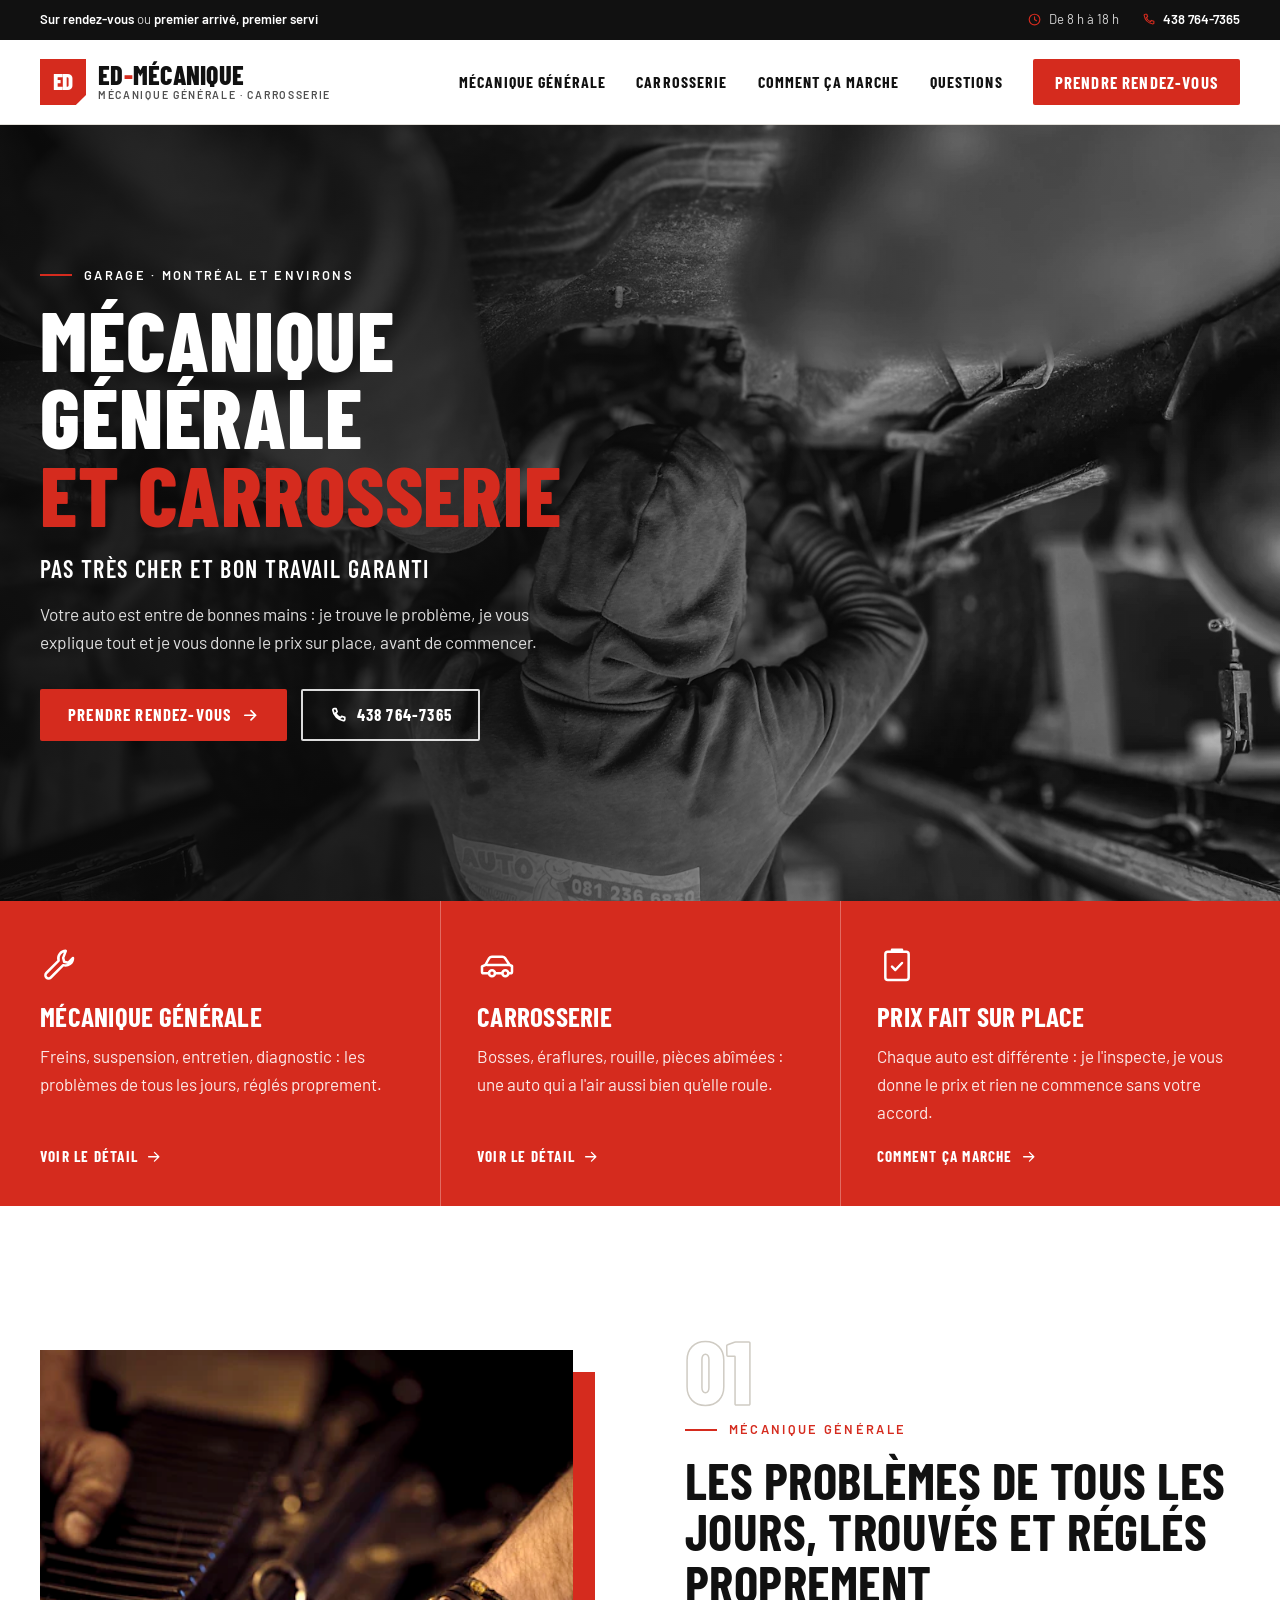
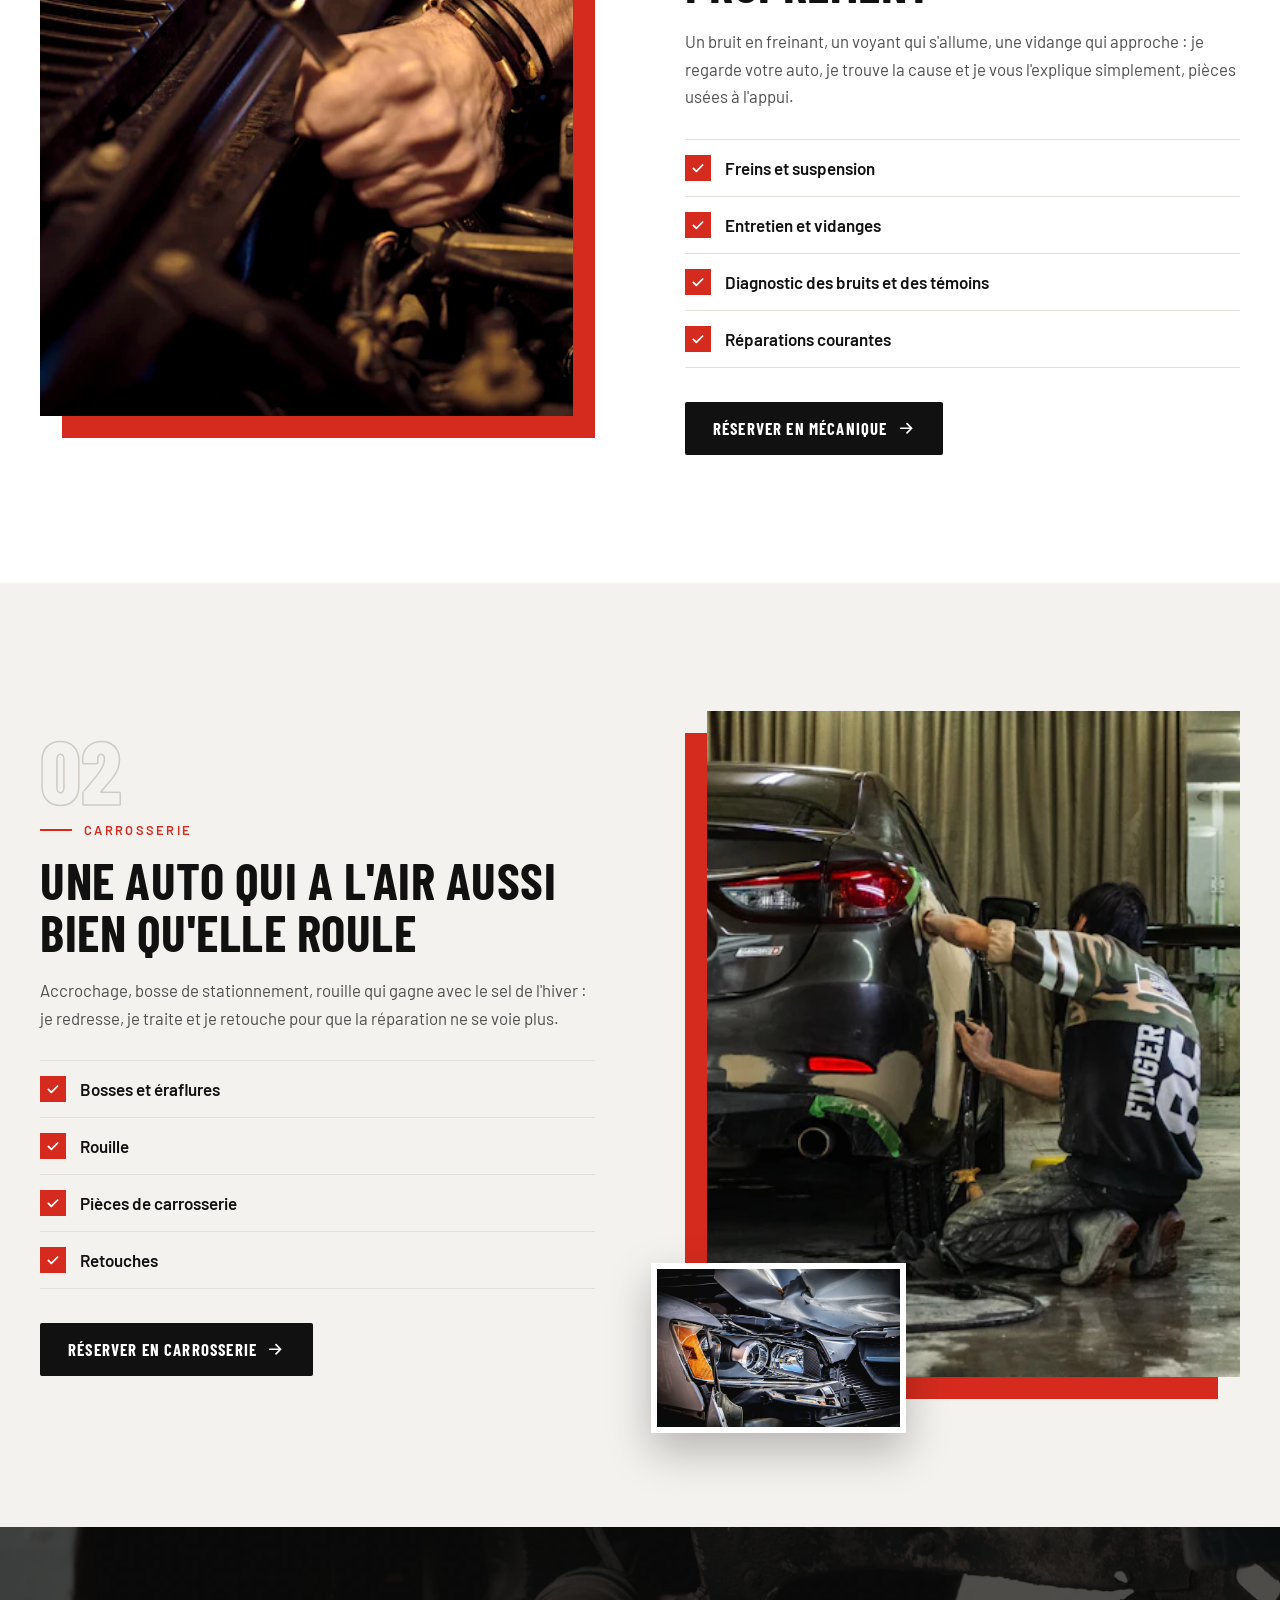
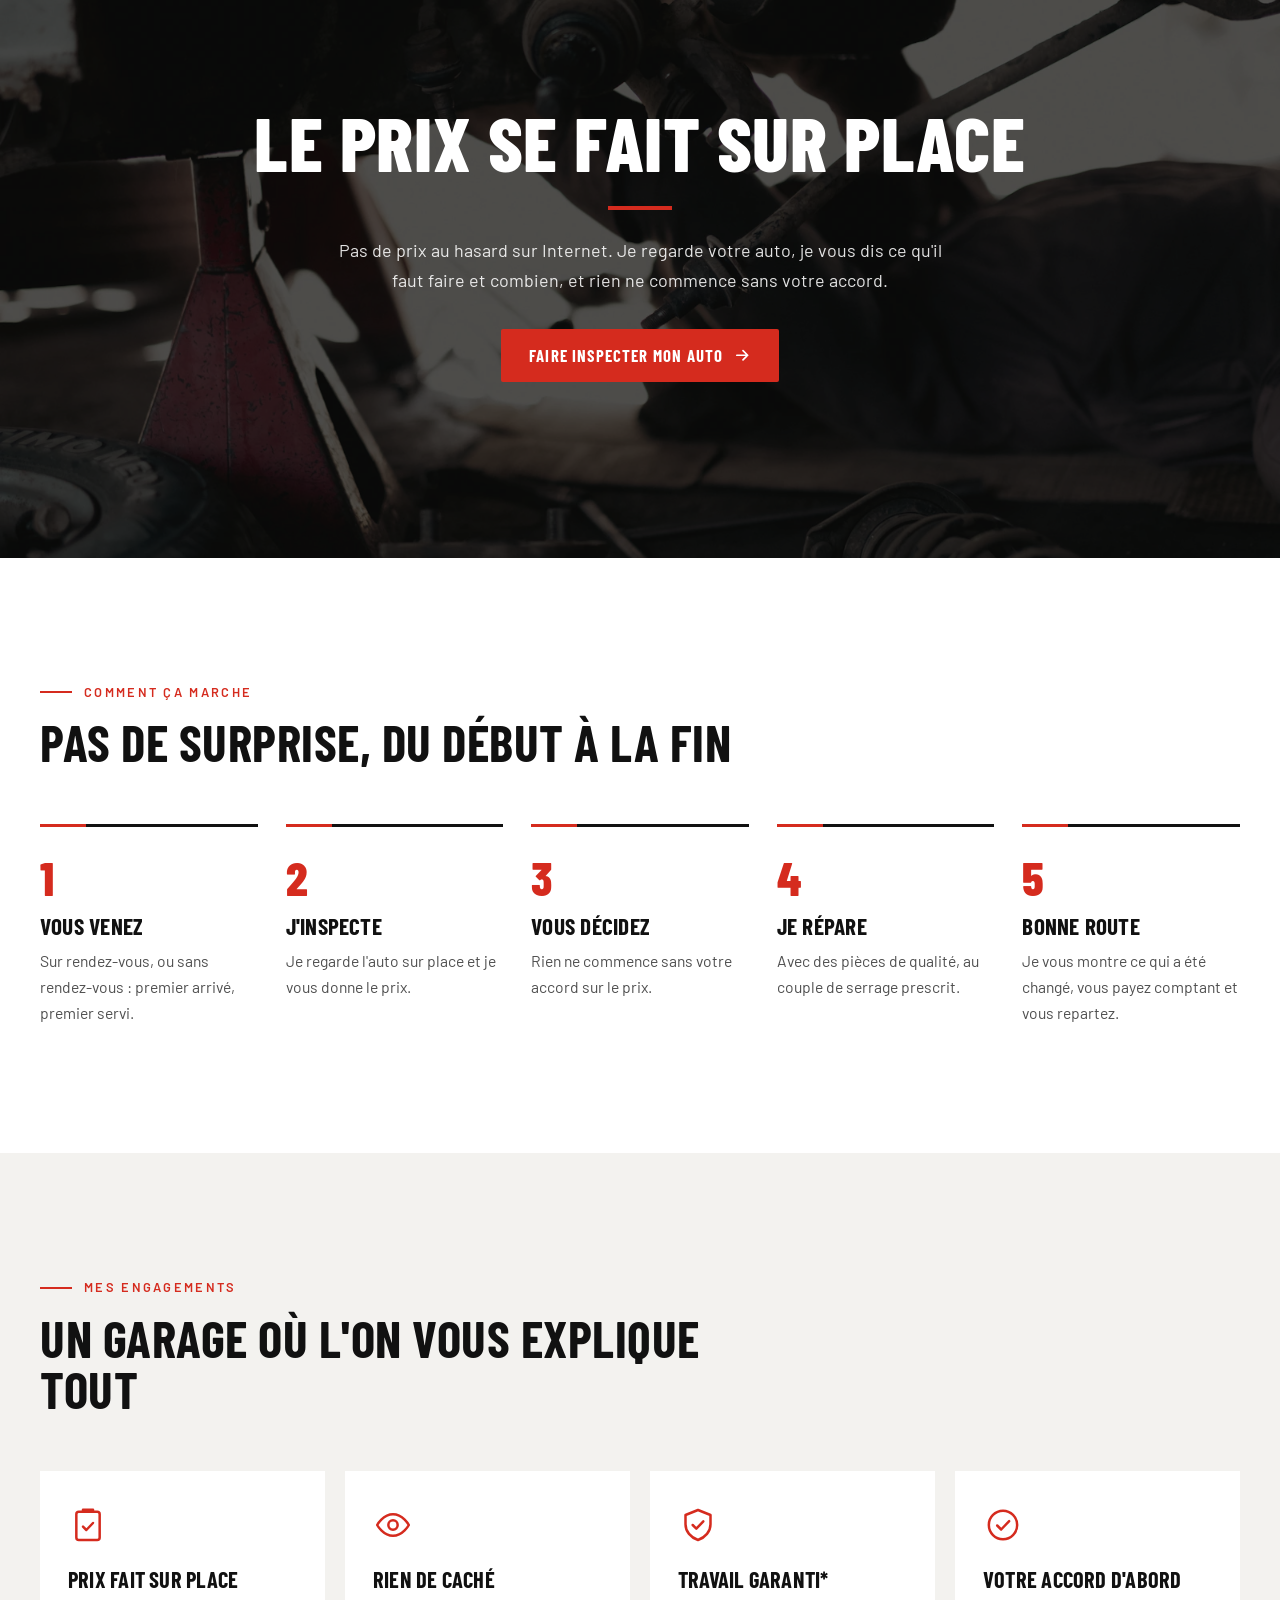
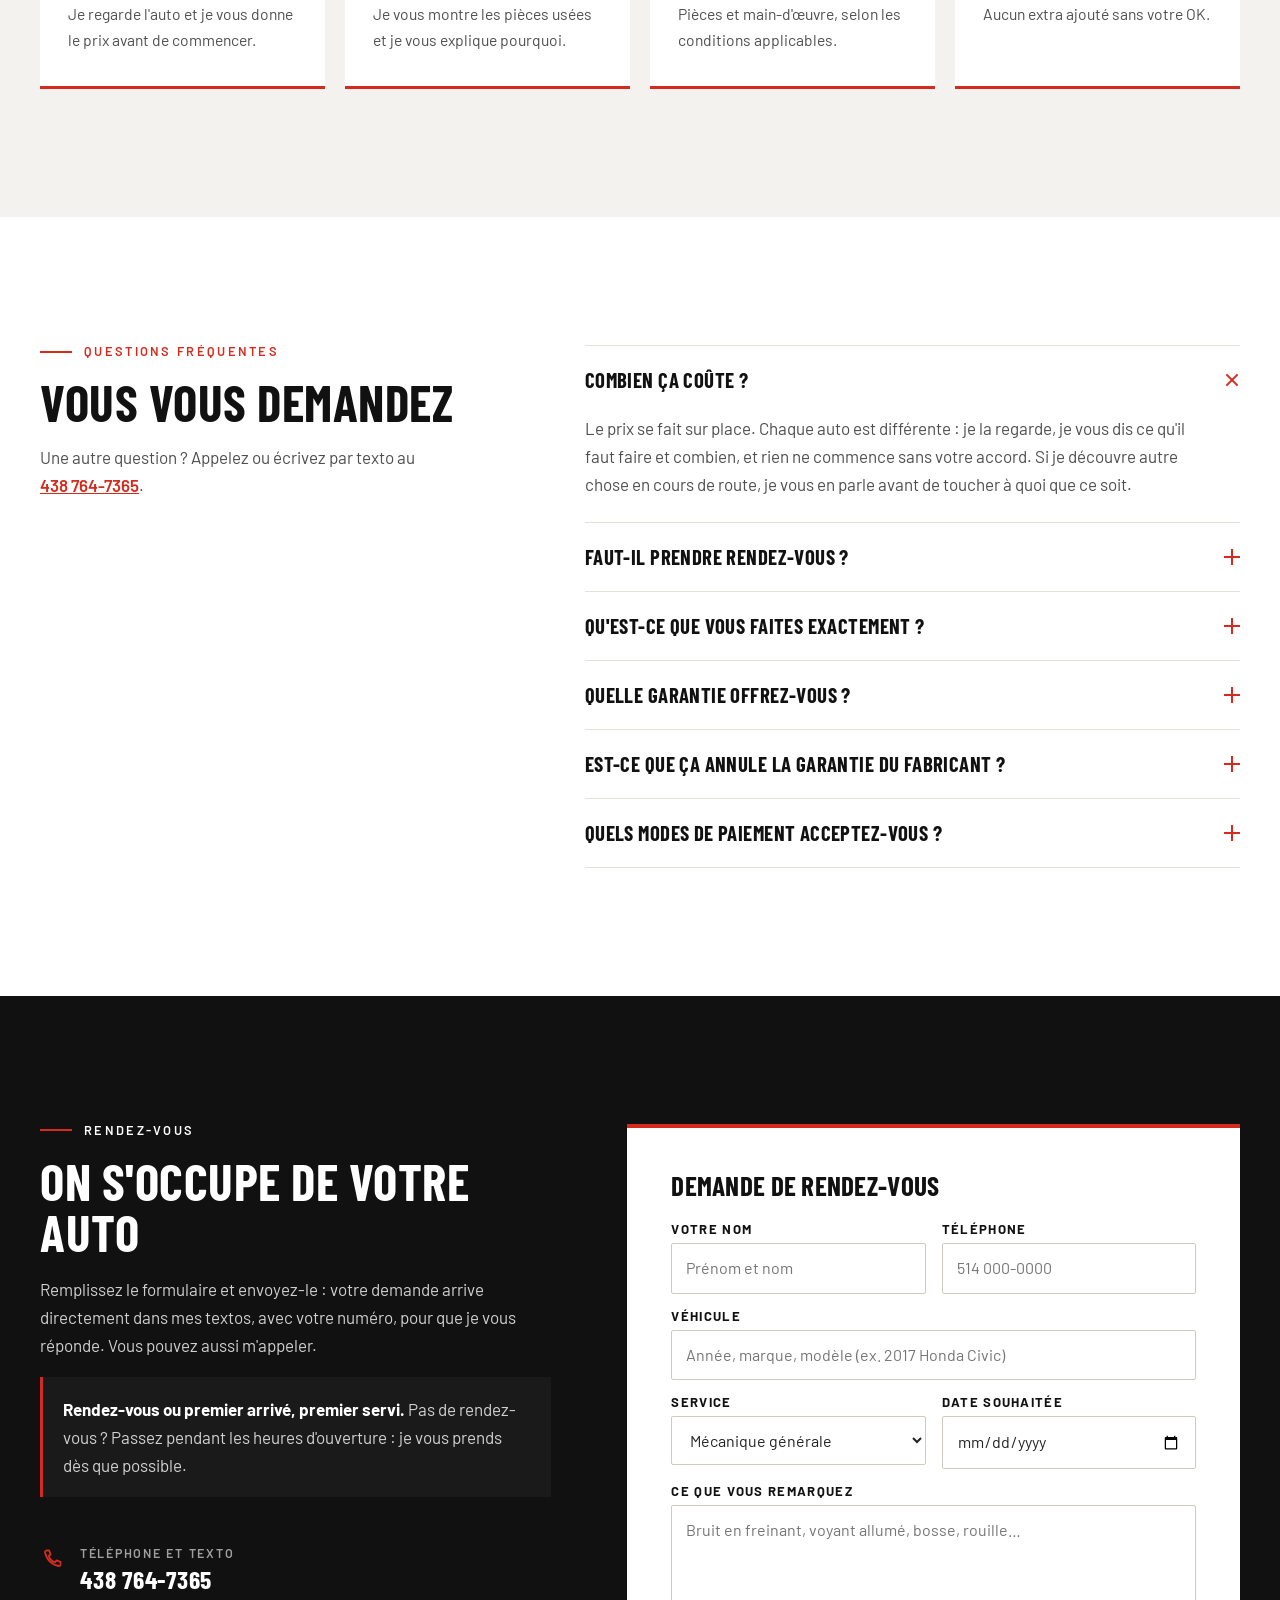
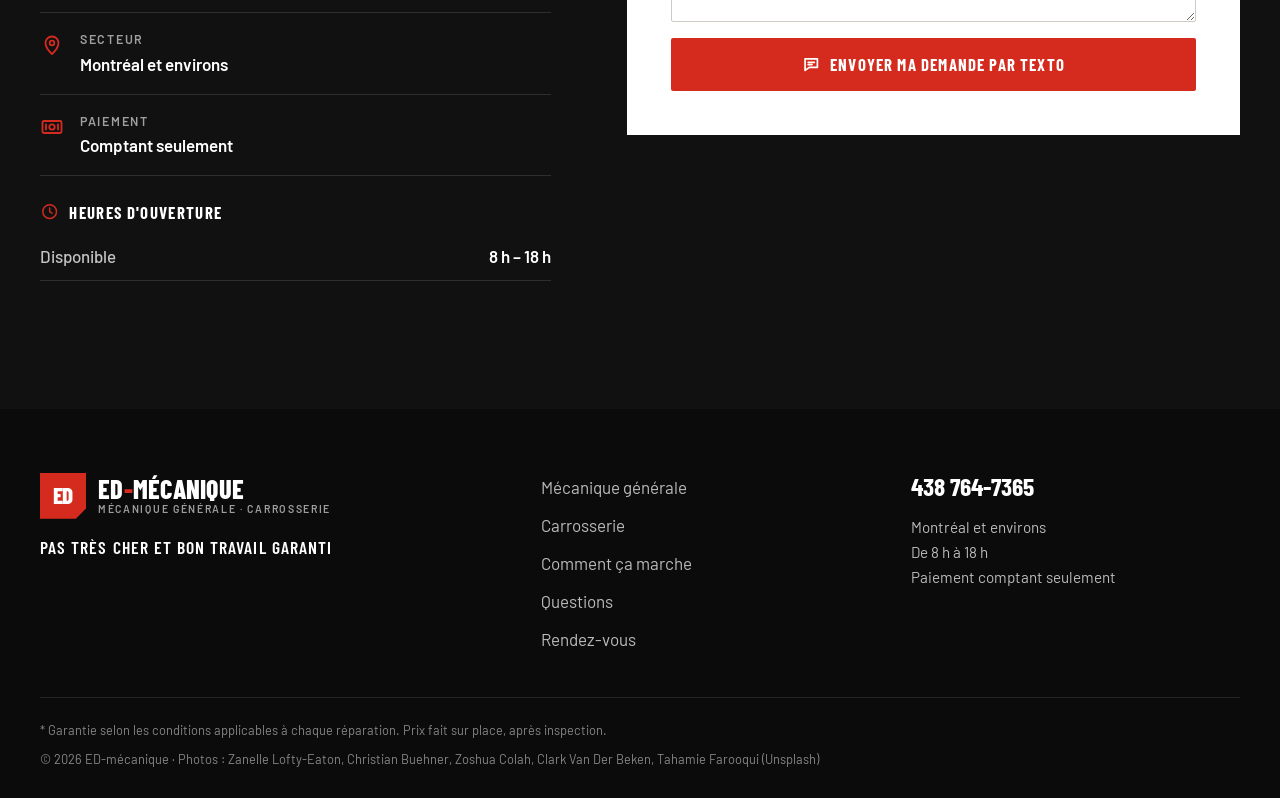
==== commit 08c982f6: "ED-mecanique : nouveau site professionnel (mecanique generale et carrosserie) - vraies photos (Unspl" ====
--- a/docs/index.html
+++ b/docs/index.html
@@ -1,1156 +1,319 @@
 <!doctype html>
-<html lang="fr">
-<meta name="robots" content="noindex">
-<meta charset="utf-8">
-<meta name="viewport" content="width=device-width, initial-scale=1, viewport-fit=cover">
-<title>E mécanique</title>
-<meta name="claude:viewport-fit-sides" content="cover">
-<meta name="description" content="Mécanique générale et carrosserie. Prix fait sur place, après inspection. Bon prix. Bon travail. Bonne route.">
-<link rel="preconnect" href="https://fonts.googleapis.com">
-<link rel="preconnect" href="https://fonts.gstatic.com" crossorigin>
-<link rel="stylesheet" href="https://fonts.googleapis.com/css2?family=Archivo:wght@400;500;600;700;800&family=Big+Shoulders+Display:wght@700;800;900&family=JetBrains+Mono:wght@400;600&display=swap">
-<style>
-/* Mise en page : affiche d'atelier. Bleu « salopette » + jaune haute visibilité, le bon de travail comme fil conducteur. */
-:root {
-  --bg: #eef1f5;
-  --surface: #ffffff;
-  --surface-2: #e3e8ef;
-  --ink: #0f1e33;
-  --muted: #4b5b72;
-  --line: #c9d2de;
-  --navy: #13284a;
-  --navy-ink: #f2f5f9;
-  --hv: #f5c400;
-  --hv-ink: #0f1e33;
-  --red: #d23a2a;
-  --ok: #1f8a4c;
-  --f-display: "Big Shoulders Display", "Arial Narrow", Impact, sans-serif;
-  --f-body: "Archivo", "Segoe UI", system-ui, sans-serif;
-  --f-mono: "JetBrains Mono", ui-monospace, Consolas, monospace;
-  --radius: 6px;
-  --wrap: 1180px;
-}
-@media (prefers-color-scheme: dark) {
-  :root:not([data-theme="light"]) {
-    --bg: #0a1322; --surface: #111e33; --surface-2: #172742; --ink: #e8edf5; --muted: #9aa9bf;
-    --line: #26385a; --navy: #0d1a30; --navy-ink: #f2f5f9; --hv: #f5c400; --hv-ink: #0f1e33;
-    --red: #ff6b57; --ok: #3cc47a; color-scheme: dark;
+<html lang="fr-CA">
+<head>
+  <meta charset="utf-8">
+  <meta name="viewport" content="width=device-width, initial-scale=1">
+  <!-- Tant que le vrai numéro et l'adresse ne sont pas en place, on demande aux moteurs de recherche de ne pas
+       indexer le site (à retirer au lancement, voir README.md). -->
+  <meta name="robots" content="noindex">
+  <title>ED-mécanique | Mécanique générale et carrosserie</title>
+  <meta name="description" content="ED-mécanique : mécanique générale et carrosserie. Prix fait sur place, après inspection. Sur rendez-vous ou premier arrivé, premier servi.">
+  <meta name="theme-color" content="#d52b1e">
+  <meta property="og:type" content="website">
+  <meta property="og:title" content="ED-mécanique | Mécanique générale et carrosserie">
+  <meta property="og:description" content="Pas très cher et bon travail garanti. Prix fait sur place, après inspection.">
+  <meta property="og:image" content="assets/img/accueil-1600.webp">
+  <link rel="icon" href="assets/img/favicon.svg" type="image/svg+xml">
+  <link rel="preconnect" href="https://fonts.googleapis.com">
+  <link rel="preconnect" href="https://fonts.gstatic.com" crossorigin>
+  <link rel="stylesheet" href="https://fonts.googleapis.com/css2?family=Barlow+Condensed:wght@600;700;800&family=Barlow:wght@400;500;600&display=swap">
+  <link rel="stylesheet" href="assets/css/style.css">
+  <script type="application/ld+json">
+  {
+    "@context": "https://schema.org",
+    "@type": "AutoRepair",
+    "name": "ED-mécanique",
+    "slogan": "Pas très cher et bon travail garanti",
+    "telephone": "+1-438-764-7365",
+    "areaServed": "Montréal et environs",
+    "currenciesAccepted": "CAD",
+    "paymentAccepted": "Comptant",
+    "makesOffer": [
+      {"@type": "Offer", "itemOffered": {"@type": "Service", "name": "Mécanique générale"}},
+      {"@type": "Offer", "itemOffered": {"@type": "Service", "name": "Carrosserie"}}
+    ]
   }
-}
-:root[data-theme="dark"] {
-  --bg: #0a1322; --surface: #111e33; --surface-2: #172742; --ink: #e8edf5; --muted: #9aa9bf;
-  --line: #26385a; --navy: #0d1a30; --navy-ink: #f2f5f9; --hv: #f5c400; --hv-ink: #0f1e33;
-  --red: #ff6b57; --ok: #3cc47a; color-scheme: dark;
-}
-
-* { box-sizing: border-box; }
-html { scroll-behavior: smooth; }
-body { background: var(--bg); color: var(--ink); font-family: var(--f-body); font-size: 16px; line-height: 1.6; }
-body::before { content: ""; position: fixed; inset: 0 0 auto; height: env(safe-area-inset-top, 0px); z-index: 60; background: var(--navy); }
-.wrap { max-width: var(--wrap); margin: 0 auto; padding-left: max(16px, env(safe-area-inset-left, 0px)); padding-right: max(16px, env(safe-area-inset-right, 0px)); }
-h1, h2, h3 { font-family: var(--f-display); line-height: .95; text-wrap: balance; margin: 0; letter-spacing: .01em; }
-h2 { font-size: clamp(2.4rem, 5vw, 3.8rem); text-transform: uppercase; }
-h3 { font-size: 1.6rem; text-transform: uppercase; }
-p { margin: 0; }
-a { color: inherit; }
-:focus-visible { outline: 3px solid var(--hv); outline-offset: 3px; }
-.eyebrow { font-family: var(--f-mono); font-size: .78rem; letter-spacing: .14em; text-transform: uppercase; color: var(--muted); display: flex; align-items: center; gap: .6rem; }
-.eyebrow::before { content: ""; width: 22px; height: 6px; background: repeating-linear-gradient(-45deg, var(--hv) 0 4px, var(--ink) 4px 8px); }
-.lead { color: var(--muted); font-size: 1.08rem; max-width: 60ch; }
-section { padding-block: clamp(4rem, 9vw, 7rem); }
-.sec-head { display: grid; gap: 1rem; margin-bottom: 2.6rem; }
-
-.btn { display: inline-flex; align-items: center; gap: .55rem; font: 700 1rem/1 var(--f-body); padding: .95rem 1.3rem; border-radius: var(--radius); border: 2px solid transparent; text-decoration: none; cursor: pointer; transition: transform .15s ease, background .15s ease; }
-.btn:hover { transform: translateY(-2px); }
-.btn-hv { background: var(--hv); color: var(--hv-ink); }
-.btn-ghost { border-color: currentColor; color: inherit; background: transparent; }
-.btn svg { width: 18px; height: 18px; }
-
-/* En-tête */
-.top { position: sticky; top: env(safe-area-inset-top, 0px); z-index: 50; background: var(--navy); color: var(--navy-ink); border-bottom: 4px solid var(--hv); }
-.top .wrap { display: flex; align-items: center; justify-content: space-between; gap: 1rem; min-height: 68px; }
-.logo { display: flex; align-items: center; gap: .7rem; text-decoration: none; }
-.logo-mark { width: 40px; height: 40px; }
-.logo b { font: 900 1.6rem/1 var(--f-display); text-transform: uppercase; letter-spacing: .02em; }
-.logo small { display: block; font: 600 .66rem/1 var(--f-mono); letter-spacing: .16em; opacity: .7; text-transform: uppercase; margin-top: 3px; }
-.nav { display: flex; gap: 1.4rem; align-items: center; }
-.nav a { text-decoration: none; font-weight: 600; font-size: .95rem; opacity: .85; }
-.nav a:hover { opacity: 1; color: var(--hv); }
-.nav .btn { opacity: 1; padding: .7rem 1rem; }
-.burger { display: none; background: none; border: 2px solid var(--navy-ink); color: var(--navy-ink); border-radius: var(--radius); padding: .45rem .6rem; font: 700 .85rem var(--f-mono); cursor: pointer; }
-@media (max-width: 860px) {
-  .burger { display: block; }
-  .nav { position: absolute; top: 100%; left: 0; right: 0; flex-direction: column; align-items: stretch; gap: 0; background: var(--navy); padding: .5rem max(16px, env(safe-area-inset-right, 0px)) 1rem max(16px, env(safe-area-inset-left, 0px)); border-bottom: 4px solid var(--hv); }
-  .nav a { padding: .8rem 0; border-bottom: 1px solid rgba(255,255,255,.08); }
-  .nav .btn { margin-top: .8rem; justify-content: center; }
-  .nav:not(.open) { display: none; }
-}
-
-/* Héros */
-.hero { background: var(--navy); color: var(--navy-ink); position: relative; overflow: hidden; padding-block: clamp(3rem, 7vw, 5.5rem) clamp(3.5rem, 8vw, 6rem); }
-.hero::after { content: ""; position: absolute; inset: auto 0 0; height: 14px; background: repeating-linear-gradient(-45deg, var(--hv) 0 18px, #0f1e33 18px 36px); }
-.hero-grid { display: grid; grid-template-columns: 1.15fr .85fr; gap: clamp(2rem, 5vw, 4rem); align-items: center; }
-.hero-grid > * { min-width: 0; }
-.hero .eyebrow { color: rgba(242,245,249,.7); }
-.hero .eyebrow::before { background: repeating-linear-gradient(-45deg, var(--hv) 0 4px, transparent 4px 8px); }
-.slogan { font-size: clamp(3.4rem, 9vw, 7.4rem); text-transform: uppercase; margin-top: 1.2rem; line-height: .86; }
-.slogan span { display: block; }
-.slogan span:nth-child(3) { color: var(--hv); }
-.slogan span { animation: entre .7s cubic-bezier(.2,.8,.2,1) both; }
-.slogan span:nth-child(2) { animation-delay: .12s; }
-.slogan span:nth-child(3) { animation-delay: .24s; }
-@keyframes entre { from { transform: translateY(18px); } }
-.hero .lead { color: rgba(242,245,249,.78); margin-top: 1.6rem; }
-.hero-cta { display: flex; flex-wrap: wrap; gap: .8rem; margin-top: 2rem; }
-.accueil-badge { display: inline-flex; flex-wrap: wrap; gap: .3rem; align-items: center; margin-top: 1.6rem; padding: .55rem .9rem; border: 2px dashed rgba(245,196,0,.6); border-radius: var(--radius); font-size: .95rem; color: rgba(242,245,249,.85); }
-.accueil-badge b { color: var(--hv); }
-.sans-rdv { display: grid; gap: .2rem; margin-top: 1.4rem; padding: 1rem 1.2rem; background: var(--hv); color: var(--hv-ink); border-radius: var(--radius); }
-.sans-rdv b { font: 900 1.6rem/1 var(--f-display); text-transform: uppercase; }
-.sans-rdv span { font-size: .9rem; }
-.hero-facts { display: flex; flex-wrap: wrap; gap: .5rem 1.6rem; margin-top: 2.2rem; font: 600 .82rem var(--f-mono); color: rgba(242,245,249,.75); }
-.hero-facts span::before { content: "✓ "; color: var(--hv); }
-
-.gauge-card { position: relative; }
-.gauge { width: 100%; max-width: 440px; display: block; margin: 0 auto; }
-.gauge .tick { stroke: rgba(242,245,249,.55); }
-.gauge .tick.major { stroke: var(--navy-ink); }
-.gauge text { fill: var(--navy-ink); font-family: var(--f-display); font-weight: 800; }
-.gauge .unit { font-family: var(--f-mono); font-weight: 600; fill: rgba(242,245,249,.6); }
-#aiguille { transform-origin: 200px 200px; transform: rotate(-120deg); transition: transform 1.6s cubic-bezier(.3,1.4,.4,1); }
-.ticket { position: absolute; right: 0; bottom: -14px; width: min(250px, 62%); background: var(--surface); color: var(--ink); border-radius: 4px; padding: 1rem 1.1rem .9rem; box-shadow: 0 18px 40px rgba(0,0,0,.35); transform: rotate(3deg); font-family: var(--f-mono); font-size: .74rem; }
-.ticket::before { content: ""; position: absolute; inset: -7px 0 auto; height: 8px; background: radial-gradient(circle at 6px 0, transparent 5px, var(--surface) 5.5px) 0 0 / 12px 8px repeat-x; }
-.ticket h4 { margin: 0 0 .6rem; font: 900 1.05rem var(--f-display); text-transform: uppercase; letter-spacing: .04em; display: flex; justify-content: space-between; }
-.ticket h4 em { font: 600 .7rem var(--f-mono); color: var(--muted); font-style: normal; }
-.ticket .l { display: flex; justify-content: space-between; gap: .5rem; padding: .25rem 0; border-bottom: 1px dashed var(--line); }
-.ticket .l b { font-weight: 600; }
-.ticket .stamp { margin-top: .6rem; display: inline-block; border: 2px solid var(--ok); color: var(--ok); padding: .1rem .5rem; font-weight: 600; letter-spacing: .1em; transform: rotate(-4deg); }
-
-/* Engagements */
-.promesses { background: var(--hv); color: var(--hv-ink); padding-block: 0; }
-.promesses .wrap { display: grid; grid-template-columns: repeat(4, 1fr); }
-.promesse { padding: 1.6rem 1.2rem; display: grid; gap: .35rem; border-right: 2px solid rgba(15,30,51,.15); }
-.promesse:last-child { border-right: 0; }
-.promesse b { font: 800 1.25rem/1.05 var(--f-display); text-transform: uppercase; }
-.promesse span { font-size: .9rem; opacity: .85; }
-@media (max-width: 860px) { .promesses .wrap { grid-template-columns: 1fr 1fr; } .promesse:nth-child(2) { border-right: 0; } .promesse:nth-child(-n+2) { border-bottom: 2px solid rgba(15,30,51,.15); } }
-@media (max-width: 460px) { .promesses .wrap { grid-template-columns: 1fr; } .promesse { border-right: 0; border-bottom: 2px solid rgba(15,30,51,.15); } .promesse:last-child { border-bottom: 0; } }
-
-/* Services */
-.services { display: grid; grid-template-columns: repeat(2, 1fr); gap: 1px; background: var(--line); border: 1px solid var(--line); border-radius: var(--radius); overflow: hidden; }
-.service { background: var(--surface); padding: 1.6rem 1.4rem 1.5rem; display: grid; gap: .7rem; align-content: start; position: relative; transition: background .2s; }
-.service:hover { background: var(--surface-2); }
-.service svg { width: 42px; height: 42px; color: var(--ink); }
-.service svg .hv { color: var(--hv); fill: var(--hv); }
-.service p { color: var(--muted); font-size: .93rem; }
-.spec { font: 600 .72rem var(--f-mono); letter-spacing: .04em; color: var(--ink); background: var(--surface-2); border-radius: 3px; padding: .3rem .5rem; justify-self: start; }
-.service:hover .spec { background: var(--hv); color: var(--hv-ink); }
-.service { padding: 2.2rem 2rem 2rem; }
-.service svg { width: 56px; height: 56px; }
-.service h3 { font-size: 2.1rem; }
-.service ul { margin: 0; padding: 0; list-style: none; display: grid; gap: .35rem; }
-.service li { display: flex; gap: .55rem; align-items: baseline; font-size: .95rem; }
-.service li::before { content: ""; flex: none; width: 8px; height: 8px; background: var(--hv); transform: translateY(-1px); }
-.prix-place { font: 700 .82rem var(--f-mono); letter-spacing: .04em; text-transform: uppercase; color: var(--muted); }
-@media (max-width: 700px) { .services { grid-template-columns: 1fr; } }
-
-/* Avant / après */
-.galerie { display: grid; grid-template-columns: 1fr 300px; gap: 1.4rem; align-items: start; }
-.galerie > * { min-width: 0; }
-.ba { position: relative; aspect-ratio: 16 / 10; max-width: 100%; border-radius: var(--radius); overflow: hidden; background: #0f1e33; --pos: 50%; touch-action: pan-y; user-select: none; }
-.ba canvas { position: absolute; inset: 0; width: 100%; height: 100%; display: block; }
-.ba .apres { clip-path: inset(0 0 0 var(--pos)); }
-.ba-ligne { position: absolute; top: 0; bottom: 0; left: var(--pos); width: 3px; margin-left: -1.5px; background: var(--hv); pointer-events: none; }
-.ba-poignee { position: absolute; top: 50%; left: var(--pos); width: 54px; height: 54px; margin: -27px 0 0 -27px; border-radius: 50%; background: var(--hv); color: var(--hv-ink); display: grid; place-items: center; box-shadow: 0 6px 18px rgba(0,0,0,.35); pointer-events: none; transition: transform .15s; }
-.ba-poignee svg { width: 28px; height: 28px; }
-.ba:has(input:focus-visible) .ba-poignee { outline: 3px solid #fff; outline-offset: 3px; }
-.ba input { position: absolute; inset: 0; width: 100%; height: 100%; opacity: 0; cursor: ew-resize; margin: 0; -webkit-appearance: none; appearance: none; }
-.ba-tag { position: absolute; top: 14px; font: 600 .74rem var(--f-mono); letter-spacing: .14em; text-transform: uppercase; padding: .35rem .6rem; border-radius: 3px; pointer-events: none; }
-.ba-tag.avant { left: 14px; background: rgba(15,30,51,.82); color: #f2f5f9; }
-.ba-tag.apres { right: 14px; background: var(--hv); color: var(--hv-ink); }
-.ba-info { display: grid; grid-template-columns: 1fr auto; gap: .4rem 1.4rem; margin-top: 1rem; align-items: start; }
-.ba-info h3 { font-size: 1.9rem; }
-.ba-info p { color: var(--muted); grid-column: 1; max-width: 62ch; }
-.ba-mesure { grid-row: span 2; grid-column: 2; display: grid; grid-auto-flow: column; gap: .4rem; }
-.ba-mesure div { background: var(--surface); border: 1px solid var(--line); border-radius: var(--radius); padding: .5rem .8rem; text-align: center; font-variant-numeric: tabular-nums; }
-.ba-mesure small { display: block; font: 600 .66rem var(--f-mono); letter-spacing: .12em; text-transform: uppercase; color: var(--muted); }
-.ba-mesure b { font: 800 1.5rem var(--f-display); }
-.ba-mesure .bon b { color: var(--ok); }
-.ba-mesure .mauvais b { color: var(--red); }
-.cas { display: grid; gap: .5rem; }
-.cas button { display: grid; grid-template-columns: 64px 1fr; gap: .8rem; align-items: center; text-align: left; background: var(--surface); color: var(--ink); border: 2px solid var(--line); border-radius: var(--radius); padding: .5rem; cursor: pointer; font: inherit; transition: border-color .15s; }
-.cas button:hover { border-color: var(--muted); }
-.cas button[aria-pressed="true"] { border-color: var(--ink); box-shadow: inset 4px 0 0 var(--hv); }
-.cas canvas { width: 64px; height: 44px; border-radius: 3px; display: block; }
-.cas b { display: block; font: 800 1.1rem/1.1 var(--f-display); text-transform: uppercase; }
-.cas small { color: var(--muted); font-size: .8rem; }
-.ba-note { font: .74rem var(--f-mono); color: var(--muted); margin-top: .6rem; }
-@media (max-width: 900px) {
-  .galerie { grid-template-columns: 1fr; }
-  .cas { grid-auto-flow: column; grid-auto-columns: minmax(200px, 1fr); overflow-x: auto; padding-bottom: .4rem; }
-}
-@media (max-width: 520px) { .ba-info { grid-template-columns: 1fr; } .ba-mesure { grid-column: 1; grid-row: auto; justify-content: start; } .ba { aspect-ratio: 4 / 3; } }
-
-/* Décodeur */
-.decodeur { background: var(--navy); color: var(--navy-ink); position: relative; overflow: hidden; }
-.decodeur .eyebrow { color: rgba(242,245,249,.7); }
-.decodeur .eyebrow::before { background: repeating-linear-gradient(-45deg, var(--hv) 0 4px, transparent 4px 8px); }
-.decodeur .lead { color: rgba(242,245,249,.78); }
-.onglets { display: inline-flex; gap: .3rem; background: rgba(255,255,255,.07); padding: .3rem; border-radius: 99px; margin-bottom: 1.8rem; flex-wrap: wrap; }
-.onglets button { font: 700 .95rem var(--f-body); color: inherit; background: none; border: 0; padding: .7rem 1.2rem; border-radius: 99px; cursor: pointer; }
-.onglets button[aria-selected="true"] { background: var(--hv); color: var(--hv-ink); }
-.dec-grid { display: grid; grid-template-columns: 340px 1fr; gap: 1.4rem; align-items: start; }
-.dec-grid > * { min-width: 0; }
-.sons { display: grid; gap: .5rem; }
-.son { display: grid; grid-template-columns: 44px 1fr; gap: .8rem; align-items: center; text-align: left; font: inherit; color: inherit; background: rgba(255,255,255,.05); border: 2px solid rgba(255,255,255,.1); border-radius: var(--radius); padding: .65rem .8rem; cursor: pointer; transition: border-color .15s, background .15s; }
-.son:hover { border-color: rgba(255,255,255,.35); }
-.son[aria-pressed="true"] { border-color: var(--hv); background: rgba(245,196,0,.1); }
-.son .play { width: 44px; height: 44px; border-radius: 50%; background: var(--hv); color: var(--hv-ink); display: grid; place-items: center; }
-.son .play svg { width: 18px; height: 18px; }
-.son.joue .play { animation: pulse 1s infinite; }
-@keyframes pulse { 50% { box-shadow: 0 0 0 8px rgba(245,196,0,.2); } }
-.son b { display: block; font-weight: 700; line-height: 1.25; }
-.son small { font: .74rem var(--f-mono); opacity: .65; }
-.scope-card { background: #07101d; border: 1px solid rgba(255,255,255,.1); border-radius: var(--radius); overflow: hidden; }
-.scope-top { display: flex; justify-content: space-between; align-items: center; gap: 1rem; padding: .7rem 1rem; font: 600 .74rem var(--f-mono); letter-spacing: .12em; text-transform: uppercase; color: rgba(242,245,249,.6); border-bottom: 1px solid rgba(255,255,255,.08); }
-.scope-top .rec { display: flex; align-items: center; gap: .4rem; }
-.scope-top .rec i { width: 9px; height: 9px; border-radius: 50%; background: #3a4a63; }
-.scope-card.actif .rec i { background: #ff6b57; box-shadow: 0 0 10px #ff6b57; }
-#scope { width: 100%; height: 170px; display: block; }
-.verdict { padding: 1.3rem 1.3rem 1.4rem; display: grid; gap: .8rem; border-top: 1px solid rgba(255,255,255,.08); }
-.verdict h3 { font-size: 1.9rem; }
-.verdict p { color: rgba(242,245,249,.8); max-width: 62ch; }
-.urgence { display: inline-flex; align-items: center; gap: .55rem; font: 700 .82rem var(--f-mono); letter-spacing: .06em; text-transform: uppercase; padding: .4rem .7rem; border-radius: 3px; justify-self: start; }
-.urgence::before { content: ""; width: 10px; height: 10px; border-radius: 50%; background: currentColor; }
-.u1 { background: rgba(60,196,122,.16); color: #5fe39a; }
-.u2 { background: rgba(245,196,0,.16); color: #ffd84a; }
-.u3 { background: rgba(255,107,87,.18); color: #ff8a7a; }
-.verdict-bas { display: flex; flex-wrap: wrap; gap: .8rem 1.4rem; align-items: center; }
-.dec-note { font: .72rem var(--f-mono); color: rgba(242,245,249,.5); margin-top: .9rem; }
-.temoins { display: grid; grid-template-columns: repeat(4, 1fr); gap: .6rem; }
-.temoin { display: grid; justify-items: center; gap: .5rem; padding: 1.1rem .6rem; background: #07101d; border: 2px solid rgba(255,255,255,.08); border-radius: var(--radius); color: inherit; font: 600 .82rem var(--f-body); cursor: pointer; text-align: center; transition: border-color .15s; }
-.temoin svg { width: 54px; height: 42px; opacity: .3; transition: opacity .2s, filter .2s; }
-.temoin:hover svg { opacity: .7; }
-.temoin[aria-pressed="true"] { border-color: var(--hv); }
-.temoin[aria-pressed="true"] svg { opacity: 1; filter: drop-shadow(0 0 8px currentColor); }
-.temoin.rouge { color: #ff5a46; }
-.temoin.orange { color: #ffb020; }
-.temoin span { color: var(--navy-ink); }
-.tab-panel[hidden] { display: none !important; }
-@media (max-width: 900px) { .dec-grid { grid-template-columns: 1fr; } .temoins { grid-template-columns: repeat(4, 1fr); } }
-@media (max-width: 520px) { .temoins { grid-template-columns: repeat(2, 1fr); } }
-
-/* Barre d'action mobile */
-.barre-mobile { display: none; }
-@media (max-width: 700px) {
-  .barre-mobile { display: grid; grid-template-columns: 1fr 1fr; gap: .5rem; position: fixed; left: 0; right: 0; bottom: 0; z-index: 70; background: var(--navy); border-top: 3px solid var(--hv); padding: .6rem max(12px, env(safe-area-inset-right, 0px)) calc(.6rem + env(safe-area-inset-bottom, 0px)) max(12px, env(safe-area-inset-left, 0px)); }
-  .barre-mobile .btn { justify-content: center; padding: .8rem; }
-  .barre-mobile .btn-ghost { color: var(--navy-ink); }
-  footer { padding-bottom: 6rem; }
-}
-
-/* Fond gris des sections d'outils */
-.devis { background: var(--surface-2); }
-.panel { background: var(--surface); border: 1px solid var(--line); border-radius: var(--radius); padding: 1.6rem; }
-.panel h3 { margin-bottom: 1rem; }
-
-/* Étapes */
-.steps { display: grid; grid-template-columns: repeat(5, 1fr); gap: 0; counter-reset: s; position: relative; }
-.step { padding: 0 1rem 0 0; display: grid; gap: .6rem; align-content: start; }
-.step-n { font: 900 3.4rem/1 var(--f-display); color: var(--hv); -webkit-text-stroke: 1.5px var(--ink); paint-order: stroke; }
-.step b { font: 800 1.25rem/1.1 var(--f-display); text-transform: uppercase; }
-.step p { color: var(--muted); font-size: .92rem; }
-.step-bar { height: 4px; background: var(--line); position: relative; margin-bottom: .4rem; }
-.step-bar::after { content: ""; position: absolute; left: 0; top: -4px; width: 12px; height: 12px; border-radius: 50%; background: var(--ink); }
-@media (max-width: 900px) { .steps { grid-template-columns: 1fr; gap: 1.6rem; } .step { grid-template-columns: 70px 1fr; column-gap: 1rem; padding: 0; } .step-bar { display: none; } .step-n { grid-row: span 2; } }
-
-/* Outils : saison + rappel */
-.outils-grid { display: grid; grid-template-columns: 1fr 1fr; gap: 1.4rem; }
-.outils-grid > * { min-width: 0; }
-.saison { background: var(--navy); color: var(--navy-ink); border-radius: var(--radius); padding: 1.8rem; display: grid; gap: 1rem; align-content: start; position: relative; overflow: hidden; }
-.saison .eyebrow { color: rgba(242,245,249,.7); }
-.saison .eyebrow::before { background: repeating-linear-gradient(-45deg, var(--hv) 0 4px, transparent 4px 8px); }
-.compte { display: flex; align-items: baseline; gap: .6rem; }
-.compte b { font: 900 clamp(4rem, 10vw, 6.4rem)/.85 var(--f-display); color: var(--hv); font-variant-numeric: tabular-nums; }
-.compte span { font: 800 1.4rem var(--f-display); text-transform: uppercase; }
-.saison p { color: rgba(242,245,249,.8); }
-.flocon { position: absolute; right: -30px; top: -30px; width: 180px; opacity: .08; }
-.field { display: grid; gap: .35rem; }
-.field label { font: 600 .78rem var(--f-mono); letter-spacing: .06em; text-transform: uppercase; color: var(--muted); }
-.field input, .field select, .field textarea { font: 500 1rem var(--f-body); color: var(--ink); background: var(--bg); border: 2px solid var(--line); border-radius: var(--radius); padding: .7rem .8rem; width: 100%; min-width: 0; }
-.field input:focus, .field select:focus, .field textarea:focus { border-color: var(--ink); outline: none; }
-.row2 { display: grid; grid-template-columns: 1fr 1fr; gap: .8rem; }
-.odo { margin-top: 1.2rem; display: grid; gap: .6rem; }
-.odo-num { display: flex; gap: 3px; }
-.odo-num i { font: 600 1.5rem var(--f-mono); font-style: normal; background: var(--ink); color: var(--bg); width: 1.4em; text-align: center; border-radius: 3px; padding: .1rem 0; font-variant-numeric: tabular-nums; }
-.odo-num i.last { background: var(--hv); color: var(--hv-ink); }
-.jauge { height: 12px; background: var(--surface-2); border-radius: 99px; overflow: hidden; }
-.jauge div { height: 100%; background: var(--ok); width: 0; transition: width .5s, background .3s; }
-.odo-msg { font-weight: 600; }
-@media (max-width: 860px) { .outils-grid { grid-template-columns: 1fr; } }
-@media (max-width: 420px) { .row2 { grid-template-columns: 1fr; } }
-
-/* FAQ */
-.faq { display: grid; gap: .6rem; max-width: 860px; }
-.faq details { background: var(--surface); border: 1px solid var(--line); border-radius: var(--radius); }
-.faq summary { list-style: none; cursor: pointer; padding: 1.1rem 1.3rem; display: flex; justify-content: space-between; gap: 1rem; font-weight: 700; font-size: 1.05rem; }
-.faq summary::-webkit-details-marker { display: none; }
-.faq summary::after { content: "+"; font: 900 1.6rem/1 var(--f-display); transition: transform .2s; }
-.faq details[open] summary::after { transform: rotate(45deg); }
-.faq details p { padding: 0 1.3rem 1.2rem; color: var(--muted); max-width: 68ch; }
-
-/* Rendez-vous */
-.rdv { background: var(--navy); color: var(--navy-ink); }
-.rdv .eyebrow { color: rgba(242,245,249,.7); }
-.rdv .lead { color: rgba(242,245,249,.78); }
-.rdv-grid { display: grid; grid-template-columns: .9fr 1.1fr; gap: 2.4rem; align-items: start; }
-.rdv-grid > * { min-width: 0; }
-.coord { display: grid; gap: 1.1rem; margin-top: 2rem; }
-.coord div { display: grid; gap: .1rem; }
-.coord small { font: 600 .72rem var(--f-mono); letter-spacing: .14em; text-transform: uppercase; opacity: .6; }
-.coord b { font: 800 1.7rem/1.1 var(--f-display); letter-spacing: .02em; user-select: all; }
-.heures { font: .85rem/1.8 var(--f-mono); }
-.heures span { display: flex; justify-content: space-between; gap: 1rem; max-width: 340px; border-bottom: 1px dashed rgba(242,245,249,.18); }
-.heures em { font-style: normal; }
-.heures b { white-space: nowrap; font-weight: 600; }
-.form { background: var(--surface); color: var(--ink); border-radius: var(--radius); padding: 1.6rem; display: grid; gap: .9rem; }
-.recap { background: var(--surface-2); border-radius: var(--radius); padding: 1rem; font: .85rem/1.6 var(--f-mono); white-space: pre-wrap; overflow-wrap: anywhere; }
-.recap-actions { display: flex; flex-wrap: wrap; gap: .6rem; align-items: center; }
-.toast { font: 600 .85rem var(--f-mono); color: var(--ok); }
-@media (max-width: 860px) { .rdv-grid { grid-template-columns: 1fr; } }
-
-footer { background: #0b1628; color: #c8d2e0; padding-block: 2.4rem; font-size: .9rem; }
-footer .wrap { display: flex; flex-wrap: wrap; justify-content: space-between; gap: 1rem; align-items: center; }
-footer b { font: 900 1.3rem var(--f-display); text-transform: uppercase; color: #f2f5f9; }
-footer .s { font-family: var(--f-mono); font-size: .78rem; color: var(--hv); letter-spacing: .08em; text-transform: uppercase; }
-
-@media (max-width: 860px) {
-  .hero-grid { grid-template-columns: 1fr; }
-  .gauge-card { max-width: 420px; margin: 0 auto; width: 100%; }
-}
-@media (prefers-reduced-motion: reduce) {
-  *, *::before, *::after { animation: none !important; transition: none !important; }
-  html { scroll-behavior: auto; }
-}
-</style>
-
-<header class="top">
-  <div class="wrap">
-    <a class="logo" href="#accueil" aria-label="Accueil">
-      <svg class="logo-mark" viewBox="0 0 40 40" aria-hidden="true"><rect width="40" height="40" rx="6" fill="#f5c400"/><path d="M27.5 8.5a7 7 0 0 0-8.6 8.9L9.6 26.7a2.6 2.6 0 0 0 3.7 3.7l9.3-9.3a7 7 0 0 0 8.9-8.6l-4 4-3.3-.9-.9-3.3z" fill="#0f1e33"/></svg>
-      <span><b data-cfg="nom">E mécanique</b><small data-cfg="metier">Mécanicien automobile</small></span>
+  </script>
+</head>
+<body>
+<svg class="sprite" aria-hidden="true" focusable="false">
+  <symbol id="i-cle" viewBox="0 0 24 24"><path d="M15.5 3.5a4.5 4.5 0 0 0-4.3 5.9l-7.4 7.4a1.9 1.9 0 0 0 2.7 2.7l7.4-7.4a4.5 4.5 0 0 0 5.9-4.3l-2.9 2.9-2.4-.6-.6-2.4z"/></symbol>
+  <symbol id="i-auto" viewBox="0 0 24 24"><path d="M3 16v-3.2l2-.8 2.3-4.1A2 2 0 0 1 9 7h6.2a2 2 0 0 1 1.6.8L19.6 12l1.4.6V16a1 1 0 0 1-1 1h-1.2M7.2 17H4a1 1 0 0 1-1-1M10.8 17h4.4M6 12h13.6"/><circle cx="9" cy="17" r="1.8"/><circle cx="17" cy="17" r="1.8"/></symbol>
+  <symbol id="i-bon" viewBox="0 0 24 24"><rect x="5" y="4" width="14" height="17" rx="1.5"/><path d="M9 4V2.8h6V4M9 13l2 2 4-4.2"/></symbol>
+  <symbol id="i-oeil" viewBox="0 0 24 24"><path d="M2.5 12S6 5.5 12 5.5 21.5 12 21.5 12 18 18.5 12 18.5 2.5 12 2.5 12z"/><circle cx="12" cy="12" r="2.8"/></symbol>
+  <symbol id="i-bouclier" viewBox="0 0 24 24"><path d="M12 3 4.5 6v5.5c0 4.4 3.1 8 7.5 9.5 4.4-1.5 7.5-5.1 7.5-9.5V6z"/><path d="m8.8 12 2.2 2.2 4.2-4.4"/></symbol>
+  <symbol id="i-accord" viewBox="0 0 24 24"><circle cx="12" cy="12" r="8.5"/><path d="m8.5 12.3 2.4 2.4 4.8-5"/></symbol>
+  <symbol id="i-tel" viewBox="0 0 24 24"><path d="M6.6 3.5h2.6l1.4 4.1-2 1.3a11 11 0 0 0 6.5 6.5l1.3-2 4.1 1.4v2.6a1.6 1.6 0 0 1-1.7 1.6A16.6 16.6 0 0 1 5 5.2a1.6 1.6 0 0 1 1.6-1.7z"/></symbol>
+  <symbol id="i-heure" viewBox="0 0 24 24"><circle cx="12" cy="12" r="8.5"/><path d="M12 7.5V12l3 2"/></symbol>
+  <symbol id="i-lieu" viewBox="0 0 24 24"><path d="M12 21s-6.5-6-6.5-11a6.5 6.5 0 0 1 13 0c0 5-6.5 11-6.5 11z"/><circle cx="12" cy="10" r="2.3"/></symbol>
+  <symbol id="i-texto" viewBox="0 0 24 24"><path d="M4 5h16v11H9.5L4 20z"/><path d="M8 9.5h8M8 12.5h5"/></symbol>
+  <symbol id="i-argent" viewBox="0 0 24 24"><rect x="2.5" y="6" width="19" height="12" rx="1.5"/><circle cx="12" cy="12" r="2.7"/><path d="M6 9.5v5M18 9.5v5"/></symbol>
+  <symbol id="i-fleche" viewBox="0 0 24 24"><path d="M5 12h14M13 6l6 6-6 6"/></symbol>
+  <symbol id="i-coche" viewBox="0 0 24 24"><path d="m5 12.5 4.5 4.5L19 7.5"/></symbol>
+</svg>
+
+<a class="evitement" href="#contenu">Aller au contenu</a>
+
+<div class="barre-haut">
+  <div class="conteneur barre-haut-in">
+    <p><strong>Sur rendez-vous</strong> ou <strong>premier arrivé, premier servi</strong></p>
+    <p class="barre-haut-droite">
+      <span class="barre-heures"><svg class="i"><use href="#i-heure"/></svg>De 8&nbsp;h à 18&nbsp;h</span>
+      <a href="tel:+14387647365"><svg class="i"><use href="#i-tel"/></svg>438&nbsp;764-7365</a>
+    </p>
+  </div>
+</div>
+
+<header class="entete" id="entete">
+  <div class="conteneur entete-in">
+    <a class="logo" href="#accueil" aria-label="ED-mécanique, retour en haut de la page">
+      <span class="logo-signe" aria-hidden="true">ED</span>
+      <span class="logo-texte"><b>ED<i>-</i>mécanique</b><small>Mécanique générale · Carrosserie</small></span>
     </a>
-    <button class="burger" id="burger" aria-expanded="false" aria-controls="nav">MENU</button>
-    <nav class="nav" id="nav">
-      <a href="#services">Services</a>
-      <a href="#decodeur">Décodeur</a>
-      <a href="#realisations">Avant / après</a>
-      <a href="#etapes">Comment ça marche</a>
-      <a href="#faq">Questions</a>
-      <a class="btn btn-hv" href="#rendez-vous">Prendre rendez-vous</a>
+    <button class="burger" id="burger" type="button" aria-expanded="false" aria-controls="menu">
+      <span class="burger-barres" aria-hidden="true"></span><span class="burger-texte">Menu</span>
+    </button>
+    <nav class="menu" id="menu" aria-label="Menu principal">
+      <a href="#mecanique">Mécanique générale</a>
+      <a href="#carrosserie">Carrosserie</a>
+      <a href="#fonctionnement">Comment ça marche</a>
+      <a href="#questions">Questions</a>
+      <a class="btn btn-rouge menu-rdv" href="#contact">Prendre rendez-vous</a>
     </nav>
   </div>
 </header>
 
-<main id="accueil">
-  <section class="hero">
-    <div class="wrap hero-grid">
-      <div>
-        <p class="eyebrow"><span data-cfg="zone">Montréal et environs</span></p>
-        <h1 class="slogan"><span>Bon prix.</span><span>Bon travail.</span><span>Bonne route.</span></h1>
-        <p class="lead">Mécanique générale et carrosserie, faites avec soin par un mécanicien qui vous explique tout. Le prix se fait sur place : je regarde votre auto et je vous le donne avant de commencer.</p>
-        <div class="hero-cta">
-          <a class="btn btn-hv" href="#rendez-vous">Prendre rendez-vous
-            <svg viewBox="0 0 24 24" fill="none" stroke="currentColor" stroke-width="2.4" aria-hidden="true"><path d="M5 12h14M13 6l6 6-6 6"/></svg></a>
-          <a class="btn btn-ghost" href="#decodeur">Mon auto fait un bruit</a>
+<main id="contenu">
+  <section class="accueil" id="accueil" aria-labelledby="accueil-titre">
+    <img class="accueil-photo" src="assets/img/accueil-1600.webp"
+         srcset="assets/img/accueil-900.webp 900w, assets/img/accueil-1600.webp 1600w, assets/img/accueil-2400.webp 2400w"
+         sizes="100vw" width="1600" height="1200" alt="Mécanicien au travail sous un véhicule, vu d'en haut" fetchpriority="high">
+    <div class="conteneur accueil-in">
+      <p class="surtitre surtitre-clair">Garage · Montréal et environs</p>
+      <h1 id="accueil-titre">Mécanique générale <span>et carrosserie</span></h1>
+      <p class="slogan">Pas très cher et bon travail garanti</p>
+      <p class="accueil-texte">Votre auto est entre de bonnes mains : je trouve le problème, je vous explique tout et je vous donne le prix sur place, avant de commencer.</p>
+      <div class="accueil-actions">
+        <a class="btn btn-rouge" href="#contact">Prendre rendez-vous <svg class="i"><use href="#i-fleche"/></svg></a>
+        <a class="btn btn-contour" href="tel:+14387647365"><svg class="i"><use href="#i-tel"/></svg>438&nbsp;764-7365</a>
+      </div>
+    </div>
+  </section>
+
+  <section class="bande" aria-label="Nos services en bref">
+    <div class="conteneur bande-in">
+      <article class="bande-item">
+        <svg class="i i-grand"><use href="#i-cle"/></svg>
+        <h2>Mécanique générale</h2>
+        <p>Freins, suspension, entretien, diagnostic : les problèmes de tous les jours, réglés proprement.</p>
+        <a class="lien-fleche" href="#mecanique">Voir le détail <svg class="i"><use href="#i-fleche"/></svg></a>
+      </article>
+      <article class="bande-item">
+        <svg class="i i-grand"><use href="#i-auto"/></svg>
+        <h2>Carrosserie</h2>
+        <p>Bosses, éraflures, rouille, pièces abîmées : une auto qui a l'air aussi bien qu'elle roule.</p>
+        <a class="lien-fleche" href="#carrosserie">Voir le détail <svg class="i"><use href="#i-fleche"/></svg></a>
+      </article>
+      <article class="bande-item">
+        <svg class="i i-grand"><use href="#i-bon"/></svg>
+        <h2>Prix fait sur place</h2>
+        <p>Chaque auto est différente : je l'inspecte, je vous donne le prix et rien ne commence sans votre accord.</p>
+        <a class="lien-fleche" href="#fonctionnement">Comment ça marche <svg class="i"><use href="#i-fleche"/></svg></a>
+      </article>
+    </div>
+  </section>
+
+  <section class="section" id="mecanique" aria-labelledby="mecanique-titre">
+    <div class="conteneur duo">
+      <figure class="duo-photo">
+        <img src="assets/img/mecanique-1200.webp"
+             srcset="assets/img/mecanique-700.webp 700w, assets/img/mecanique-1200.webp 1200w"
+             sizes="(max-width: 860px) 100vw, 50vw" width="1200" height="900" alt="Mains d'un mécanicien qui serre une pièce du moteur avec une clé" loading="lazy">
+      </figure>
+      <div class="duo-texte">
+        <p class="numero" aria-hidden="true">01</p>
+        <p class="surtitre">Mécanique générale</p>
+        <h2 id="mecanique-titre">Les problèmes de tous les jours, trouvés et réglés proprement</h2>
+        <p>Un bruit en freinant, un voyant qui s'allume, une vidange qui approche : je regarde votre auto, je trouve la cause et je vous l'explique simplement, pièces usées à l'appui.</p>
+        <ul class="liste-coche">
+          <li><svg class="i"><use href="#i-coche"/></svg>Freins et suspension</li>
+          <li><svg class="i"><use href="#i-coche"/></svg>Entretien et vidanges</li>
+          <li><svg class="i"><use href="#i-coche"/></svg>Diagnostic des bruits et des témoins</li>
+          <li><svg class="i"><use href="#i-coche"/></svg>Réparations courantes</li>
+        </ul>
+        <a class="btn btn-noir" href="#contact" data-service="Mécanique générale">Réserver en mécanique <svg class="i"><use href="#i-fleche"/></svg></a>
+      </div>
+    </div>
+  </section>
+
+  <section class="section section-grise" id="carrosserie" aria-labelledby="carrosserie-titre">
+    <div class="conteneur duo duo-inverse">
+      <figure class="duo-photo">
+        <img src="assets/img/carrosserie-1200.webp"
+             srcset="assets/img/carrosserie-700.webp 700w, assets/img/carrosserie-1200.webp 1200w"
+             sizes="(max-width: 860px) 100vw, 50vw" width="1200" height="800" alt="Ponçage de l'arrière d'une auto grise à l'atelier, avant la peinture" loading="lazy">
+        <img class="duo-encart" src="assets/img/accident-700.webp"
+             alt="Avant d'une auto accidentée, capot plié et phare cassé" loading="lazy" width="700" height="467">
+      </figure>
+      <div class="duo-texte">
+        <p class="numero" aria-hidden="true">02</p>
+        <p class="surtitre">Carrosserie</p>
+        <h2 id="carrosserie-titre">Une auto qui a l'air aussi bien qu'elle roule</h2>
+        <p>Accrochage, bosse de stationnement, rouille qui gagne avec le sel de l'hiver : je redresse, je traite et je retouche pour que la réparation ne se voie plus.</p>
+        <ul class="liste-coche">
+          <li><svg class="i"><use href="#i-coche"/></svg>Bosses et éraflures</li>
+          <li><svg class="i"><use href="#i-coche"/></svg>Rouille</li>
+          <li><svg class="i"><use href="#i-coche"/></svg>Pièces de carrosserie</li>
+          <li><svg class="i"><use href="#i-coche"/></svg>Retouches</li>
+        </ul>
+        <a class="btn btn-noir" href="#contact" data-service="Carrosserie">Réserver en carrosserie <svg class="i"><use href="#i-fleche"/></svg></a>
+      </div>
+    </div>
+  </section>
+
+  <section class="bandeau" aria-labelledby="bandeau-titre">
+    <img class="bandeau-photo" src="assets/img/bandeau-1600.webp"
+         srcset="assets/img/bandeau-900.webp 900w, assets/img/bandeau-1600.webp 1600w, assets/img/bandeau-2400.webp 2400w"
+         sizes="100vw" width="1600" height="1067" alt="" loading="lazy">
+    <div class="conteneur bandeau-in">
+      <h2 id="bandeau-titre">Le prix se fait sur place</h2>
+      <p>Pas de prix au hasard sur Internet. Je regarde votre auto, je vous dis ce qu'il faut faire et combien, et rien ne commence sans votre accord.</p>
+      <a class="btn btn-rouge" href="#contact">Faire inspecter mon auto <svg class="i"><use href="#i-fleche"/></svg></a>
+    </div>
+  </section>
+
+  <section class="section" id="fonctionnement" aria-labelledby="fonctionnement-titre">
+    <div class="conteneur">
+      <div class="entete-section">
+        <p class="surtitre">Comment ça marche</p>
+        <h2 id="fonctionnement-titre">Pas de surprise, du début à la fin</h2>
+      </div>
+      <ol class="etapes">
+        <li><span class="etape-n">1</span><h3>Vous venez</h3><p>Sur rendez-vous, ou sans rendez-vous : premier arrivé, premier servi.</p></li>
+        <li><span class="etape-n">2</span><h3>J'inspecte</h3><p>Je regarde l'auto sur place et je vous donne le prix.</p></li>
+        <li><span class="etape-n">3</span><h3>Vous décidez</h3><p>Rien ne commence sans votre accord sur le prix.</p></li>
+        <li><span class="etape-n">4</span><h3>Je répare</h3><p>Avec des pièces de qualité, au couple de serrage prescrit.</p></li>
+        <li><span class="etape-n">5</span><h3>Bonne route</h3><p>Je vous montre ce qui a été changé, vous payez comptant et vous repartez.</p></li>
+      </ol>
+    </div>
+  </section>
+
+  <section class="section section-grise" aria-labelledby="engagements-titre">
+    <div class="conteneur">
+      <div class="entete-section">
+        <p class="surtitre">Mes engagements</p>
+        <h2 id="engagements-titre">Un garage où l'on vous explique tout</h2>
+      </div>
+      <div class="engagements">
+        <article><svg class="i i-grand"><use href="#i-bon"/></svg><h3>Prix fait sur place</h3><p>Je regarde l'auto et je vous donne le prix avant de commencer.</p></article>
+        <article><svg class="i i-grand"><use href="#i-oeil"/></svg><h3>Rien de caché</h3><p>Je vous montre les pièces usées et je vous explique pourquoi.</p></article>
+        <article><svg class="i i-grand"><use href="#i-bouclier"/></svg><h3>Travail garanti*</h3><p>Pièces et main-d'œuvre, selon les conditions applicables.</p></article>
+        <article><svg class="i i-grand"><use href="#i-accord"/></svg><h3>Votre accord d'abord</h3><p>Aucun extra ajouté sans votre OK.</p></article>
+      </div>
+    </div>
+  </section>
+
+  <section class="section" id="questions" aria-labelledby="questions-titre">
+    <div class="conteneur questions">
+      <div class="entete-section">
+        <p class="surtitre">Questions fréquentes</p>
+        <h2 id="questions-titre">Vous vous demandez</h2>
+        <p>Une autre question&nbsp;? Appelez ou écrivez par texto au <a href="tel:+14387647365">438&nbsp;764-7365</a>.</p>
+      </div>
+      <div class="faq">
+        <details open><summary>Combien ça coûte&nbsp;?</summary><p>Le prix se fait sur place. Chaque auto est différente : je la regarde, je vous dis ce qu'il faut faire et combien, et rien ne commence sans votre accord. Si je découvre autre chose en cours de route, je vous en parle avant de toucher à quoi que ce soit.</p></details>
+        <details><summary>Faut-il prendre rendez-vous&nbsp;?</summary><p>Ce n'est pas obligatoire. Vous pouvez réserver par téléphone ou par texto, ou passer pendant les heures d'ouverture : premier arrivé, premier servi.</p></details>
+        <details><summary>Qu'est-ce que vous faites exactement&nbsp;?</summary><p>De la mécanique générale et de la carrosserie. Pour le reste, je vous le dis franchement et je vous oriente vers quelqu'un.</p></details>
+        <details><summary>Quelle garantie offrez-vous&nbsp;?</summary><p>Les pièces et la main-d'œuvre sont garanties selon les conditions applicables à chaque réparation (type de pièce, usage du véhicule). Les détails sont écrits sur votre facture.</p></details>
+        <details><summary>Est-ce que ça annule la garantie du fabricant&nbsp;?</summary><p>Non. Faire faire l'entretien ailleurs qu'au concessionnaire ne l'annule pas, tant que l'entretien respecte le manuel du fabricant et que vous gardez vos factures.</p></details>
+        <details><summary>Quels modes de paiement acceptez-vous&nbsp;?</summary><p>Le paiement se fait en comptant seulement. Comme le prix est donné avant le début des travaux, vous savez combien prévoir.</p></details>
+      </div>
+    </div>
+  </section>
+
+  <section class="contact" id="contact" aria-labelledby="contact-titre">
+    <div class="conteneur contact-in">
+      <div class="contact-infos">
+        <p class="surtitre surtitre-clair">Rendez-vous</p>
+        <h2 id="contact-titre">On s'occupe de votre auto</h2>
+        <p>Remplissez le formulaire et envoyez-le : votre demande arrive directement dans mes textos, avec votre numéro, pour que je vous réponde. Vous pouvez aussi m'appeler.</p>
+        <p class="sans-rdv"><strong>Rendez-vous ou premier arrivé, premier servi.</strong> Pas de rendez-vous&nbsp;? Passez pendant les heures d'ouverture : je vous prends dès que possible.</p>
+        <ul class="coordonnees">
+          <li><svg class="i"><use href="#i-tel"/></svg><span><small>Téléphone et texto</small><a href="tel:+14387647365">438&nbsp;764-7365</a></span></li>
+          <li><svg class="i"><use href="#i-lieu"/></svg><span><small>Secteur</small>Montréal et environs</span></li>
+          <li><svg class="i"><use href="#i-argent"/></svg><span><small>Paiement</small>Comptant seulement</span></li>
+        </ul>
+        <table class="heures">
+          <caption><svg class="i"><use href="#i-heure"/></svg>Heures d'ouverture</caption>
+          <tbody>
+            <tr><th scope="row">Disponible</th><td>8&nbsp;h – 18&nbsp;h</td></tr>
+          </tbody>
+        </table>
+      </div>
+
+      <form class="formulaire" id="formulaire" novalidate>
+        <h3>Demande de rendez-vous</h3>
+        <div class="champs-2">
+          <div class="champ"><label for="f-nom">Votre nom</label><input id="f-nom" name="nom" required autocomplete="name" placeholder="Prénom et nom"></div>
+          <div class="champ"><label for="f-tel">Téléphone</label><input id="f-tel" name="tel" required type="tel" autocomplete="tel" placeholder="514 000-0000"></div>
         </div>
-        <p class="accueil-badge"><b>Sur rendez-vous</b> ou <b>premier arrivé, premier servi</b></p>
-        <div class="hero-facts"><span>Mécanique générale</span><span>Carrosserie</span><span>Prix fait sur place</span><span>Travail garanti*</span></div>
-      </div>
-      <div class="gauge-card">
-        <svg class="gauge" id="gauge" viewBox="0 0 400 400" role="img" aria-label="Compte-tours décoratif">
-          <circle cx="200" cy="200" r="182" fill="none" stroke="rgba(242,245,249,.12)" stroke-width="2"/>
-          <path id="zone-rouge" fill="none" stroke="#d23a2a" stroke-width="14"/>
-          <g id="ticks"></g>
-          <text class="unit" x="200" y="268" text-anchor="middle" font-size="13">× 1000 tr/min</text>
-          <g id="aiguille">
-            <path d="M196 200 L200 52 L204 200 Z" fill="#f5c400"/>
-          </g>
-          <circle cx="200" cy="200" r="18" fill="#0f1e33" stroke="#f5c400" stroke-width="4"/>
-        </svg>
-        <div class="ticket" aria-hidden="true">
-          <h4>Bon de travail <em>n° 0427</em></h4>
-          <div class="l"><span>Inspection</span><b>✓</b></div>
-          <div class="l"><span>Mécanique générale</span><b>✓</b></div>
-          <div class="l"><span>Carrosserie</span><b>✓</b></div>
-          <div class="l"><span>Prix</span><b>sur place</b></div>
-          <span class="stamp">APPROUVÉ</span>
+        <div class="champ"><label for="f-auto">Véhicule</label><input id="f-auto" name="auto" required placeholder="Année, marque, modèle (ex. 2017 Honda Civic)"></div>
+        <div class="champs-2">
+          <div class="champ"><label for="f-service">Service</label>
+            <select id="f-service" name="service">
+              <option>Mécanique générale</option>
+              <option>Carrosserie</option>
+              <option>Je ne sais pas (inspection)</option>
+            </select></div>
+          <div class="champ"><label for="f-date">Date souhaitée</label><input id="f-date" name="date" type="date"></div>
         </div>
-      </div>
-    </div>
-  </section>
-
-  <section class="promesses" aria-label="Mes engagements">
-    <div class="wrap">
-      <div class="promesse"><b>Prix fait sur place</b><span>Je regarde l'auto et je vous donne le prix avant de commencer.</span></div>
-      <div class="promesse"><b>Rien de caché</b><span>Je vous montre les pièces usées et je vous explique pourquoi.</span></div>
-      <div class="promesse"><b>Travail garanti</b><span>Pièces et main-d'œuvre, selon les conditions applicables.</span></div>
-      <div class="promesse"><b>Votre accord d'abord</b><span>Aucun extra ajouté sans votre OK.</span></div>
-    </div>
-  </section>
-
-  <section id="services">
-    <div class="wrap">
-      <div class="sec-head">
-        <p class="eyebrow">Services</p>
-        <h2>Ce que je répare</h2>
-        <p class="lead">Deux métiers, un seul interlocuteur, pour la plupart des voitures, VUS et camionnettes. Chaque auto est différente : le prix se fait sur place, une fois l'auto inspectée.</p>
-      </div>
-      <div class="services" id="liste-services"></div>
-    </div>
-  </section>
-
-  <section class="decodeur" id="decodeur">
-    <div class="wrap">
-      <div class="sec-head">
-        <p class="eyebrow">Le décodeur</p>
-        <h2>Votre auto fait un drôle de bruit ?</h2>
-        <p class="lead">Écoutez les bruits les plus courants et choisissez celui qui ressemble au vôtre. Vous saurez tout de suite ce que c'est probablement et si c'est urgent.</p>
-      </div>
-      <div class="onglets" role="tablist" aria-label="Choisir un outil">
-        <button role="tab" id="t-bruits" aria-selected="true" aria-controls="p-bruits">Les bruits</button>
-        <button role="tab" id="t-temoins" aria-selected="false" aria-controls="p-temoins">Les témoins du tableau de bord</button>
-      </div>
-      <div class="dec-grid">
-        <div>
-          <div class="tab-panel sons" id="p-bruits" role="tabpanel" aria-labelledby="t-bruits"></div>
-          <div class="tab-panel temoins" id="p-temoins" role="tabpanel" aria-labelledby="t-temoins" hidden></div>
-        </div>
-        <div class="scope-card" id="scope-card">
-          <div class="scope-top"><span class="rec"><i></i><span id="scope-etat">Prêt à écouter</span></span><span id="scope-hz">— Hz</span></div>
-          <canvas id="scope" aria-hidden="true"></canvas>
-          <div class="verdict" aria-live="polite">
-            <span class="urgence" id="v-urgence"></span>
-            <h3 id="v-titre"></h3>
-            <p id="v-texte"></p>
-            <div class="verdict-bas">
-              <a class="btn btn-hv" href="#rendez-vous" id="v-rdv">Réserver pour ce problème</a>
-            </div>
+        <div class="champ"><label for="f-msg">Ce que vous remarquez</label><textarea id="f-msg" name="message" rows="4" placeholder="Bruit en freinant, voyant allumé, bosse, rouille…"></textarea></div>
+        <p class="formulaire-erreur" id="erreur" role="alert" hidden></p>
+        <button class="btn btn-rouge" type="submit"><svg class="i"><use href="#i-texto"/></svg>Envoyer ma demande par texto</button>
+        <div class="recap" id="recap" hidden>
+          <p class="recap-titre">Votre demande est prête</p>
+          <p class="recap-note">Sur téléphone, touchez « Envoyer par texto » puis Envoyer. Sur ordinateur, copiez le message et envoyez-le par texto au <strong>438&nbsp;764-7365</strong>.</p>
+          <pre id="recap-texte"></pre>
+          <div class="recap-actions">
+            <a class="btn btn-rouge" id="envoyer-texto" href="#"><svg class="i"><use href="#i-texto"/></svg>Envoyer par texto</a>
+            <button class="btn btn-contour-sombre" type="button" id="copier">Copier le message</button>
           </div>
-        </div>
-      </div>
-      <p class="dec-note">Ces sons sont des reproductions et ce diagnostic reste une piste : seule une inspection confirme la cause. En cas de doute sur la sécurité, ne prenez pas la route.</p>
-    </div>
-  </section>
-
-  <section id="realisations">
-    <div class="wrap">
-      <div class="sec-head">
-        <p class="eyebrow">Avant / après</p>
-        <h2>Le travail, en images</h2>
-        <p class="lead">Glissez la poignée jaune pour comparer l'état de l'auto à l'arrivée et après mon passage.</p>
-      </div>
-      <div class="galerie">
-        <div>
-          <div class="ba" id="ba">
-            <canvas id="ba-avant" aria-hidden="true"></canvas>
-            <canvas id="ba-apres" class="apres" aria-hidden="true"></canvas>
-            <span class="ba-tag avant">Avant</span>
-            <span class="ba-tag apres">Après</span>
-            <div class="ba-ligne"></div>
-            <div class="ba-poignee"><svg viewBox="0 0 24 24" fill="none" stroke="currentColor" stroke-width="2.6" aria-hidden="true"><path d="M9 6l-6 6 6 6M15 6l6 6-6 6"/></svg></div>
-            <input type="range" id="ba-range" min="0" max="100" value="50" aria-label="Comparer avant et après">
-          </div>
-          <div class="ba-info" aria-live="polite">
-            <h3 id="ba-titre"></h3>
-            <div class="ba-mesure" id="ba-mesure"></div>
-            <p id="ba-texte"></p>
-          </div>
-          <p class="ba-note" id="ba-note">Illustrations d'exemple : elles seront remplacées par des photos de vrais travaux.</p>
-        </div>
-        <div class="cas" id="cas" role="group" aria-label="Choisir une réalisation"></div>
-      </div>
-    </div>
-  </section>
-
-  <section id="etapes">
-    <div class="wrap">
-      <div class="sec-head">
-        <p class="eyebrow">Comment ça marche</p>
-        <h2>Pas de surprise, du début à la fin</h2>
-      </div>
-      <div class="steps">
-        <div class="step"><div class="step-bar"></div><span class="step-n">1</span><div><b>Vous prenez rendez-vous</b><p>Par téléphone, texto ou avec le formulaire.</p></div></div>
-        <div class="step"><div class="step-bar"></div><span class="step-n">2</span><div><b>J'inspecte</b><p>Je regarde l'auto sur place et je vous donne le prix.</p></div></div>
-        <div class="step"><div class="step-bar"></div><span class="step-n">3</span><div><b>Vous décidez</b><p>Rien ne commence sans votre accord sur le prix.</p></div></div>
-        <div class="step"><div class="step-bar"></div><span class="step-n">4</span><div><b>Je répare</b><p>Avec des pièces de qualité, au couple de serrage prescrit.</p></div></div>
-        <div class="step"><div class="step-bar"></div><span class="step-n">5</span><div><b>Bonne route</b><p>Je vous montre ce qui a été changé et vous repartez.</p></div></div>
-      </div>
-    </div>
-  </section>
-
-  <section class="devis" id="outils">
-    <div class="wrap">
-      <div class="sec-head">
-        <p class="eyebrow">Outils pratiques</p>
-        <h2>Restez en avance sur votre auto</h2>
-      </div>
-      <div class="outils-grid">
-        <div class="saison">
-          <svg class="flocon" viewBox="0 0 100 100" aria-hidden="true"><g stroke="#fff" stroke-width="6" stroke-linecap="round" fill="none"><path d="M50 5v90M11 27.5l78 45M11 72.5l78-45"/><path d="M38 12l12 10 12-10M38 88l12-10 12 10"/></g></svg>
-          <p class="eyebrow" id="saison-titre">Prêt pour l'hiver ?</p>
-          <div class="compte"><b id="saison-jours">–</b><span id="saison-unite">jours</span></div>
-          <p id="saison-texte">avant le 1er décembre.</p>
-          <p>Freins, batterie, suspension : je vérifie que votre auto est prête pour le froid. Et comme le sel ronge la carrosserie, on traite la rouille avant qu'elle perce.</p>
-          <div><a class="btn btn-hv" href="#rendez-vous" data-service="mecanique">Réserver une inspection</a></div>
-        </div>
-        <div class="panel">
-          <h3>Ma prochaine vidange</h3>
-          <div class="row2">
-            <div class="field"><label for="km-actuel">Kilométrage actuel</label><input id="km-actuel" type="number" inputmode="numeric" min="0" step="100" value="84650"></div>
-            <div class="field"><label for="km-vidange">À la dernière vidange</label><input id="km-vidange" type="number" inputmode="numeric" min="0" step="100" value="78900"></div>
-          </div>
-          <div class="field" style="margin-top:.8rem"><label for="intervalle">Intervalle recommandé</label>
-            <select id="intervalle"><option value="5000">5 000 km (huile ordinaire, usage sévère)</option><option value="8000" selected>8 000 km (huile synthétique)</option><option value="12000">12 000 km (selon le manuel du fabricant)</option></select></div>
-          <div class="odo">
-            <div class="odo-num" id="odo" aria-hidden="true"></div>
-            <div class="jauge"><div id="jauge"></div></div>
-            <p class="odo-msg" id="odo-msg"></p>
-          </div>
-        </div>
-      </div>
-    </div>
-  </section>
-
-  <section id="faq">
-    <div class="wrap">
-      <div class="sec-head">
-        <p class="eyebrow">Questions fréquentes</p>
-        <h2>Vous vous demandez</h2>
-      </div>
-      <div class="faq">
-        <details open><summary>Combien ça coûte ?</summary><p>Le prix se fait sur place. Chaque auto est différente : je la regarde, je vous dis ce qu'il faut faire et combien, et rien ne commence sans votre accord. Si je découvre autre chose en cours de route, je vous en parle avant de toucher à quoi que ce soit.</p></details>
-        <details><summary>Qu'est-ce que vous faites exactement ?</summary><p>De la mécanique générale et de la carrosserie. Pour le reste, je vous le dis franchement et je vous oriente vers quelqu'un.</p></details>
-        <details><summary>Quelle garantie offrez-vous ?</summary><p>Les pièces et la main-d'œuvre sont garanties selon les conditions applicables à chaque réparation (type de pièce, usage du véhicule). Les détails sont écrits sur votre facture.</p></details>
-        <details><summary>Puis-je fournir mes propres pièces ?</summary><p>C'est possible dans certains cas, mais la garantie ne couvre alors que la main-d'œuvre. Parlons-en lors de la prise de rendez-vous.</p></details>
-        <details><summary>Est-ce que ça annule la garantie du fabricant ?</summary><p>Non. Faire faire l'entretien ailleurs qu'au concessionnaire ne l'annule pas, tant que l'entretien respecte le manuel du fabricant et que vous gardez vos factures.</p></details>
-        <details><summary>Quels modes de paiement acceptez-vous ?</summary><p>Comptant, Interac et cartes de crédit.</p></details>
-      </div>
-    </div>
-  </section>
-
-  <section class="rdv" id="rendez-vous">
-    <div class="wrap rdv-grid">
-      <div>
-        <p class="eyebrow">Rendez-vous</p>
-        <h2 style="margin-top:1rem">On s'occupe de votre auto</h2>
-        <p class="lead" style="margin-top:1rem">Remplissez le formulaire : il prépare votre message. Vous n'avez qu'à le copier et me l'envoyer par texto, ou appelez-moi directement.</p>
-        <div class="sans-rdv"><b>Rendez-vous ou premier arrivé, premier servi</b><span>Pas de rendez-vous ? Passez pendant les heures d'ouverture : je vous prends dès que possible.</span></div>
-        <div class="coord">
-          <div><small>Téléphone et texto</small><b data-cfg="tel">514 555-0187</b></div>
-          <div><small>Secteur</small><b data-cfg="zone">Montréal et environs</b></div>
-          <div class="heures"><small>Heures</small>
-            <span><em>Lundi au vendredi</em><b>7 h 30 – 17 h 30</b></span>
-            <span><em>Samedi</em><b>8 h – 13 h</b></span>
-            <span><em>Dimanche</em><b>Fermé</b></span>
-          </div>
-        </div>
-      </div>
-      <form class="form" id="form" novalidate>
-        <div class="row2">
-          <div class="field"><label for="f-nom">Votre nom</label><input id="f-nom" required autocomplete="name" placeholder="Prénom et nom"></div>
-          <div class="field"><label for="f-tel">Téléphone</label><input id="f-tel" required type="tel" autocomplete="tel" placeholder="514 000-0000"></div>
-        </div>
-        <div class="field"><label for="f-auto">Véhicule</label><input id="f-auto" required placeholder="Année, marque, modèle (ex. 2017 Honda Civic)"></div>
-        <div class="row2">
-          <div class="field"><label for="f-service">Service</label><select id="f-service"></select></div>
-          <div class="field"><label for="f-date">Date souhaitée</label><input id="f-date" type="date"></div>
-        </div>
-        <div class="field"><label for="f-msg">Ce que vous remarquez</label><textarea id="f-msg" rows="3" placeholder="Bruit en freinant, voyant allumé, bosse, rouille…"></textarea></div>
-        <p class="toast" id="erreur" hidden></p>
-        <button class="btn btn-hv" type="submit">Préparer mon message</button>
-        <div id="recap-zone" hidden>
-          <div class="recap" id="recap"></div>
-          <div class="recap-actions" style="margin-top:.8rem">
-            <button class="btn btn-ghost" type="button" id="copier">Copier le message</button>
-            <span class="toast" id="copie-ok" hidden>Message copié</span>
-          </div>
+          <p class="recap-note" id="copie-ok" role="status"></p>
         </div>
       </form>
     </div>
   </section>
 </main>
 
-<footer>
-  <div class="wrap">
-    <div><b data-cfg="nom">E mécanique</b><div class="s">Bon prix. Bon travail. Bonne route.</div><div style="font-size:.82rem;margin-top:.3rem">Sur rendez-vous ou premier arrivé, premier servi.</div></div>
+<footer class="pied">
+  <div class="conteneur pied-in">
+    <div class="pied-marque">
+      <a class="logo logo-clair" href="#accueil"><span class="logo-signe" aria-hidden="true">ED</span><span class="logo-texte"><b>ED<i>-</i>mécanique</b><small>Mécanique générale · Carrosserie</small></span></a>
+      <p>Pas très cher et bon travail garanti</p>
+    </div>
+    <nav class="pied-liens" aria-label="Liens du pied de page">
+      <a href="#mecanique">Mécanique générale</a>
+      <a href="#carrosserie">Carrosserie</a>
+      <a href="#fonctionnement">Comment ça marche</a>
+      <a href="#questions">Questions</a>
+      <a href="#contact">Rendez-vous</a>
+    </nav>
+    <div class="pied-contact">
+      <a href="tel:+14387647365">438&nbsp;764-7365</a>
+      <p>Montréal et environs<br>De 8&nbsp;h à 18&nbsp;h<br>Paiement comptant seulement</p>
+    </div>
+  </div>
+  <div class="conteneur pied-bas">
     <p>* Garantie selon les conditions applicables à chaque réparation. Prix fait sur place, après inspection.</p>
+    <p>© <span id="annee">2026</span> ED-mécanique · Photos : Zanelle Lofty-Eaton, Christian Buehner, Zoshua Colah, Clark Van Der Beken, Tahamie Farooqui (Unsplash)</p>
   </div>
 </footer>
 
 <div class="barre-mobile" aria-label="Actions rapides">
-  <a class="btn btn-ghost" id="appeler" href="tel:5145550187">Appeler</a>
-  <a class="btn btn-hv" href="#rendez-vous">Rendez-vous</a>
+  <a class="btn btn-contour-sombre" href="tel:+14387647365"><svg class="i"><use href="#i-tel"/></svg>Appeler</a>
+  <a class="btn btn-rouge" href="#contact">Rendez-vous</a>
 </div>
 
-<script type="application/ld+json">
-{"@context":"https://schema.org","@type":"AutoRepair","name":"E mécanique","slogan":"Bon prix. Bon travail. Bonne route.","telephone":"+1-514-555-0187","areaServed":"Montréal et environs","currenciesAccepted":"CAD","paymentAccepted":"Comptant, Interac, carte de crédit","openingHours":["Mo-Fr 07:30-17:30","Sa 08:00-13:00"],"makesOffer":[{"@type":"Offer","itemOffered":{"@type":"Service","name":"Mécanique générale"}},{"@type":"Offer","itemOffered":{"@type":"Service","name":"Carrosserie"}}]}
-</script>
-
-<script>
-// ===== À personnaliser : tout le site se met à jour d'ici =====
-const CONFIG = {
-  nom: "E mécanique",
-  metier: "Mécanicien automobile",
-  tel: "514 555-0187",
-  zone: "Montréal et environs",
-};
-// Les deux services offerts. Pas de prix en ligne : le prix se fait sur place.
-const SERVICES = [
-  { id: "mecanique", nom: "Mécanique générale", icone: "cle",
-    texte: "Les problèmes de tous les jours, trouvés et réglés proprement.",
-    liste: ["Freins et suspension", "Entretien et vidanges", "Diagnostic des bruits et des témoins", "Réparations courantes"] },
-  { id: "carrosserie", nom: "Carrosserie", icone: "auto",
-    texte: "Une auto qui a l'air aussi bien qu'elle roule.",
-    liste: ["Bosses et éraflures", "Rouille", "Pièces de carrosserie", "Retouches"] },
-];
-
-const ICONES = {
-  cle: '<path d="M30 5.5a8 8 0 0 0-9.8 10.2L6.6 29.3a3 3 0 0 0 4.2 4.2l13.6-13.6A8 8 0 0 0 34.6 10l-4.6 4.6-3.8-1-1-3.8z" fill="none" stroke="currentColor" stroke-width="2.4" stroke-linejoin="round"/><circle class="hv" cx="9" cy="31" r="2.2"/>',
-  auto: '<path d="M4 27v-5l4-1 4-7a4 4 0 0 1 3.4-2h11a4 4 0 0 1 3.3 1.8L34 20l3 1.2V27a2 2 0 0 1-2 2h-2M10 29H7a2 2 0 0 1-2-2" fill="none" stroke="currentColor" stroke-width="2.4" stroke-linejoin="round"/><path d="M15 29h12" stroke="currentColor" stroke-width="2.4"/><circle cx="12.5" cy="29" r="3.5" fill="none" stroke="currentColor" stroke-width="2.4"/><circle cx="29.5" cy="29" r="3.5" fill="none" stroke="currentColor" stroke-width="2.4"/><path class="hv" d="M14 19l2.6-4.4a2 2 0 0 1 1.7-1h3.7v5.4z"/>',
-};
-
-const $ = (s) => document.querySelector(s);
-
-// Configuration
-document.querySelectorAll("[data-cfg]").forEach((el) => { const v = CONFIG[el.dataset.cfg]; if (v) el.textContent = v; });
-document.title = CONFIG.nom;
-
-// Menu mobile
-$("#burger").addEventListener("click", () => {
-  const ouvert = $("#nav").classList.toggle("open");
-  $("#burger").setAttribute("aria-expanded", ouvert);
-});
-document.querySelectorAll("#nav a").forEach((a) => a.addEventListener("click", () => { $("#nav").classList.remove("open"); $("#burger").setAttribute("aria-expanded", "false"); }));
-
-// Compte-tours
-(function () {
-  const g = $("#ticks"), cx = 200, cy = 200, deb = -120, fin = 120, max = 8;
-  const ang = (v) => (deb + (fin - deb) * (v / max)) * Math.PI / 180;
-  const pt = (a, r) => [cx + r * Math.sin(a), cy - r * Math.cos(a)];
-  let h = "";
-  for (let i = 0; i <= max * 5; i++) {
-    const v = i / 5, a = ang(v), major = i % 5 === 0;
-    const [x1, y1] = pt(a, 170), [x2, y2] = pt(a, major ? 146 : 158);
-    h += `<line class="tick${major ? " major" : ""}" x1="${x1.toFixed(1)}" y1="${y1.toFixed(1)}" x2="${x2.toFixed(1)}" y2="${y2.toFixed(1)}" stroke-width="${major ? 4 : 2}"/>`;
-    if (major) { const [tx, ty] = pt(a, 122); h += `<text x="${tx.toFixed(1)}" y="${(ty + 11).toFixed(1)}" text-anchor="middle" font-size="30">${v}</text>`; }
-  }
-  g.innerHTML = h;
-  const [ax, ay] = pt(ang(6), 176), [bx, by] = pt(ang(8), 176);
-  $("#zone-rouge").setAttribute("d", `M${ax} ${ay} A176 176 0 0 1 ${bx} ${by}`);
-  const aiguille = $("#aiguille");
-  const poser = (v) => { aiguille.style.transform = `rotate(${deb + (fin - deb) * (v / max)}deg)`; };
-  requestAnimationFrame(() => requestAnimationFrame(() => poser(6.4)));
-  setTimeout(() => poser(2.2), 1300);
-  let t = 0;
-  setInterval(() => { t++; poser(2.2 + Math.sin(t) * .12); }, 1600);
-  $("#gauge").addEventListener("mouseenter", () => poser(5.6));
-  $("#gauge").addEventListener("mouseleave", () => poser(2.2));
-})();
-
-// Services
-$("#liste-services").innerHTML = SERVICES.map((s) => `
-  <article class="service">
-    <svg viewBox="0 0 42 42" aria-hidden="true">${ICONES[s.icone]}</svg>
-    <h3>${s.nom}</h3>
-    <p>${s.texte}</p>
-    <ul>${s.liste.map((l) => `<li>${l}</li>`).join("")}</ul>
-    <span class="prix-place">Prix fait sur place, après inspection</span>
-  </article>`).join("");
-
-// ===== Décodeur : bruits et témoins =====
-const URGENCES = {
-  1: ["u1", "Peut attendre quelques semaines"],
-  2: ["u2", "À faire vérifier bientôt"],
-  3: ["u3", "Arrêtez-vous dès que possible"],
-};
-const BRUITS = [
-  { id: "grincement", nom: "Grincement aigu au freinage", court: "Aigu · en freinant", urgence: 2,
-    titre: "Plaquettes presque finies", texte: "Les témoins d'usure des plaquettes frottent sur le disque. C'est un avertissement prévu par le fabricant : les plaquettes arrivent à la fin, mais vous avez encore un peu de marge." },
-  { id: "frottement", nom: "Frottement métallique en freinant", court: "Grave · métal sur métal", urgence: 3,
-    titre: "Métal contre métal", texte: "Les plaquettes sont finies : leur support en métal frotte directement sur le disque. Le freinage est moins efficace et le disque s'abîme à chaque arrêt." },
-  { id: "claquement", nom: "Claquement en tournant", court: "Clic-clic · volant tourné", urgence: 2,
-    titre: "Joint homocinétique usé", texte: "Un claquement régulier qui accélère quand vous tournez à fond vient souvent d'un joint de transmission usé, en général parce que son soufflet en caoutchouc est déchiré." },
-  { id: "bourdonnement", nom: "Bourdonnement qui monte avec la vitesse", court: "Grondement · sur la route", urgence: 2,
-    titre: "Roulement de roue", texte: "Un grondement qui augmente avec la vitesse et change dans les courbes pointe vers un roulement de roue usé. Des pneus usés de façon inégale peuvent donner un bruit semblable." },
-  { id: "sifflement", nom: "Sifflement au démarrage", court: "Cri aigu · moteur froid", urgence: 1,
-    titre: "Courroie d'accessoires", texte: "Un cri aigu au démarrage à froid ou quand vous tournez le volant : la courroie est usée, mal tendue, ou son tendeur est fatigué. Si elle casse, vous perdez la direction assistée et la recharge de la batterie." },
-  { id: "cognement", nom: "Cognement régulier du moteur", court: "Toc-toc · suit le moteur", urgence: 3,
-    titre: "Cognement interne du moteur", texte: "Un cognement qui suit le régime du moteur peut venir d'un manque d'huile ou d'une pièce interne usée. Vérifiez le niveau d'huile ; continuer à rouler peut détruire le moteur." },
-];
-const TEMOINS = [
-  { id: "moteur", nom: "Moteur", couleur: "orange", urgence: 2,
-    titre: "Témoin moteur allumé (fixe)", texte: "Le calculateur a enregistré un défaut : ça va d'un bouchon d'essence mal serré à un capteur défectueux. L'auto roule normalement ? Faites lire le code bientôt.",
-    svg: '<path d="M10 14h8v-4h12v4h6l4 4h4v-3h4v14h-4v-3h-4l-4 6H16l-4-5H8v-5H5v7H2V14h3v4h3z" fill="none" stroke="currentColor" stroke-width="2.6" stroke-linejoin="round"/>' },
-  { id: "moteur-clignote", nom: "Moteur qui clignote", couleur: "rouge", urgence: 3,
-    titre: "Témoin moteur qui clignote", texte: "Le moteur a des ratés importants : de l'essence non brûlée peut abîmer le convertisseur catalytique. Ralentissez, évitez d'accélérer fort et faites vérifier l'auto sans attendre.",
-    svg: '<path d="M10 14h8v-4h12v4h6l4 4h4v-3h4v14h-4v-3h-4l-4 6H16l-4-5H8v-5H5v7H2V14h3v4h3z" fill="currentColor" stroke="currentColor" stroke-width="2.6" stroke-linejoin="round"/>' },
-  { id: "huile", nom: "Pression d'huile", couleur: "rouge", urgence: 3,
-    titre: "Pression d'huile basse", texte: "Le moteur ne reçoit plus assez d'huile. Arrêtez-vous dès que c'est sécuritaire, coupez le moteur et vérifiez le niveau. Ne repartez pas si le témoin reste allumé.",
-    svg: '<path d="M6 20h10l4-4h10l12-4 4 3-10 8v7H16l-4-6H6z" fill="none" stroke="currentColor" stroke-width="2.6" stroke-linejoin="round"/><path d="M49 24c0 3 4 3 4 0 0-2-2-4-2-4s-2 2-2 4z" fill="currentColor"/>' },
-  { id: "batterie", nom: "Batterie", couleur: "rouge", urgence: 3,
-    titre: "Système de charge", texte: "La batterie ne se recharge plus, souvent à cause de l'alternateur ou de la courroie. L'auto roule sur la réserve de la batterie : allez directement au garage et évitez de couper le moteur.",
-    svg: '<rect x="8" y="12" width="38" height="24" rx="2" fill="none" stroke="currentColor" stroke-width="2.6"/><path d="M14 8h8M32 8h8M15 24h7M34 24h7M37.5 20.5v7" stroke="currentColor" stroke-width="2.6"/>' },
-  { id: "temperature", nom: "Température", couleur: "rouge", urgence: 3,
-    titre: "Moteur qui surchauffe", texte: "Arrêtez-vous et laissez refroidir le moteur. N'ouvrez jamais le bouchon du radiateur à chaud : le liquide sous pression peut vous brûler. Rouler en surchauffe peut briser le moteur.",
-    svg: '<path d="M27 6v18" stroke="currentColor" stroke-width="3"/><circle cx="27" cy="27" r="5" fill="currentColor"/><path d="M27 12h6M27 18h6" stroke="currentColor" stroke-width="2.4"/><path d="M8 36c3-2 5 2 8 0s5 2 8 0 5 2 8 0 5 2 8 0 5 2 8 0" fill="none" stroke="currentColor" stroke-width="2.4"/>' },
-  { id: "freins", nom: "Freins", couleur: "rouge", urgence: 3,
-    titre: "Système de freinage", texte: "Le frein de stationnement est peut-être encore serré. Sinon, le niveau de liquide de frein est bas, souvent signe de plaquettes usées ou d'une fuite. Si le témoin reste allumé, ne roulez pas.",
-    svg: '<circle cx="27" cy="21" r="12" fill="none" stroke="currentColor" stroke-width="2.6"/><path d="M27 14v9" stroke="currentColor" stroke-width="3"/><circle cx="27" cy="27.5" r="1.8" fill="currentColor"/><path d="M11 9a17 17 0 0 0 0 24M43 9a17 17 0 0 1 0 24" fill="none" stroke="currentColor" stroke-width="2.6"/>' },
-  { id: "abs", nom: "ABS", couleur: "orange", urgence: 2,
-    titre: "Antiblocage (ABS)", texte: "Vos freins fonctionnent, mais sans l'antiblocage : les roues peuvent bloquer lors d'un freinage d'urgence, surtout sur la neige. Faites vérifier le capteur bientôt.",
-    svg: '<circle cx="27" cy="21" r="12" fill="none" stroke="currentColor" stroke-width="2.6"/><text x="27" y="25.5" text-anchor="middle" font-size="11" font-weight="800" font-family="Archivo, sans-serif" fill="currentColor">ABS</text><path d="M11 9a17 17 0 0 0 0 24M43 9a17 17 0 0 1 0 24" fill="none" stroke="currentColor" stroke-width="2.6"/>' },
-  { id: "pneus", nom: "Pression des pneus", couleur: "orange", urgence: 1,
-    titre: "Pression des pneus basse", texte: "Un pneu manque d'air. Au Québec, c'est courant aux premiers froids : la pression baisse avec la température. Gonflez à la pression indiquée dans le cadre de la portière ; si ça revient, c'est peut-être une crevaison lente.",
-    svg: '<path d="M14 10c-5 6-5 18 0 24h26c5-6 5-18 0-24" fill="none" stroke="currentColor" stroke-width="2.6" stroke-linecap="round"/><path d="M27 14v11" stroke="currentColor" stroke-width="3"/><circle cx="27" cy="30" r="1.8" fill="currentColor"/><path d="M12 38h30" stroke="currentColor" stroke-width="2.6" stroke-dasharray="3 3"/>' },
-];
-
-let choixDec = null;
-function verdict(item) {
-  choixDec = item;
-  const [cls, lib] = URGENCES[item.urgence];
-  const u = $("#v-urgence"); u.className = "urgence " + cls; u.textContent = lib;
-  $("#v-titre").textContent = item.titre; $("#v-texte").textContent = item.texte;
-}
-$("#v-rdv").addEventListener("click", () => {
-  if (!choixDec) return;
-  $("#f-service").value = "mecanique";
-  $("#f-msg").value = (choixDec.nom ? `Problème repéré avec le décodeur : ${choixDec.nom.toLowerCase()}.` : "");
-});
-
-// Sons recréés en direct (Web Audio), aucun fichier audio
-let ac = null, sortie = null, analyse = null, finSon = 0, sourcesActives = [];
-function audio() {
-  if (!ac) {
-    const AC = window.AudioContext || window.webkitAudioContext; if (!AC) return null;
-    ac = new AC(); analyse = ac.createAnalyser(); analyse.fftSize = 2048;
-    sortie = ac.createGain(); sortie.gain.value = 0.9; sortie.connect(analyse); analyse.connect(ac.destination);
-  }
-  if (ac.state === "suspended") ac.resume();
-  return ac;
-}
-function bruitBlanc(sec) { const b = ac.createBuffer(1, ac.sampleRate * sec, ac.sampleRate), d = b.getChannelData(0); for (let i = 0; i < d.length; i++) d[i] = Math.random() * 2 - 1; return b; }
-function src(node) { sourcesActives.push(node); return node; }
-function env(g, t, a, h, r, v) { g.gain.setValueAtTime(0, t); g.gain.linearRampToValueAtTime(v, t + a); g.gain.setValueAtTime(v, t + a + h); g.gain.exponentialRampToValueAtTime(0.0001, t + a + h + r); }
-function sursaut(t, freq, q, dur, vol, type = "bandpass") {
-  const n = src(ac.createBufferSource()); n.buffer = bruitBlanc(dur + .05);
-  const f = ac.createBiquadFilter(); f.type = type; f.frequency.value = freq; f.Q.value = q;
-  const g = ac.createGain(); g.gain.setValueAtTime(vol, t); g.gain.exponentialRampToValueAtTime(0.0001, t + dur);
-  n.connect(f).connect(g).connect(sortie); n.start(t); n.stop(t + dur + .05);
-}
-const SONS = {
-  grincement(t) {
-    for (let k = 0; k < 3; k++) {
-      const d = t + k * 1.1, o = src(ac.createOscillator()), o2 = src(ac.createOscillator()), lfo = src(ac.createOscillator()), lg = ac.createGain(), g = ac.createGain();
-      o.frequency.value = 3150; o2.frequency.value = 6290; o2.type = "triangle"; lfo.frequency.value = 7; lg.gain.value = 55;
-      lfo.connect(lg); lg.connect(o.frequency); lg.connect(o2.frequency);
-      const g2 = ac.createGain(); g2.gain.value = .25; o2.connect(g2).connect(g); o.connect(g); g.connect(sortie);
-      env(g, d, .08, .55, .25, .16);
-      [o, o2, lfo].forEach((x) => { x.start(d); x.stop(d + 1); });
-    }
-    return 3.4;
-  },
-  frottement(t) {
-    const n = src(ac.createBufferSource()); n.buffer = bruitBlanc(3.4);
-    const f = ac.createBiquadFilter(); f.type = "bandpass"; f.frequency.value = 520; f.Q.value = 1.3;
-    const am = ac.createGain(), lfo = src(ac.createOscillator()), lg = ac.createGain(), g = ac.createGain();
-    lfo.frequency.setValueAtTime(26, t); lfo.frequency.linearRampToValueAtTime(9, t + 3.2); lg.gain.value = .5; am.gain.value = .6;
-    lfo.connect(lg).connect(am.gain);
-    const ronfle = src(ac.createOscillator()); ronfle.type = "sawtooth"; ronfle.frequency.value = 95; const rg = ac.createGain(); rg.gain.value = .08;
-    ronfle.connect(rg).connect(f);
-    n.connect(f).connect(am).connect(g).connect(sortie); env(g, t, .2, 2.6, .5, 1.1);
-    [n, lfo, ronfle].forEach((x) => { x.start(t); x.stop(t + 3.4); });
-    return 3.4;
-  },
-  claquement(t) {
-    let d = t, p = .3;
-    while (d < t + 3.2) { sursaut(d, 2300, 3, .04, .9); sursaut(d + .012, 900, 4, .05, .4); d += p; p = Math.max(.11, p * .93); }
-    return 3.4;
-  },
-  bourdonnement(t) {
-    const o = src(ac.createOscillator()), o2 = src(ac.createOscillator()), f = ac.createBiquadFilter(), g = ac.createGain(), lfo = src(ac.createOscillator()), lg = ac.createGain();
-    o.type = "sawtooth"; o2.type = "sawtooth";
-    o.frequency.setValueAtTime(70, t); o.frequency.linearRampToValueAtTime(150, t + 3.4);
-    o2.frequency.setValueAtTime(71.5, t); o2.frequency.linearRampToValueAtTime(153, t + 3.4);
-    f.type = "lowpass"; f.frequency.value = 380; lfo.frequency.setValueAtTime(3, t); lfo.frequency.linearRampToValueAtTime(7, t + 3.4); lg.gain.value = .25;
-    const am = ac.createGain(); am.gain.value = .75; lfo.connect(lg).connect(am.gain);
-    o.connect(f); o2.connect(f); f.connect(am).connect(g).connect(sortie); env(g, t, .6, 2.4, .5, .5);
-    [o, o2, lfo].forEach((x) => { x.start(t); x.stop(t + 3.6); });
-    return 3.6;
-  },
-  sifflement(t) {
-    for (let k = 0; k < 2; k++) {
-      const d = t + k * 1.5, o = src(ac.createOscillator()), f = ac.createBiquadFilter(), g = ac.createGain();
-      o.type = "sawtooth"; o.frequency.setValueAtTime(2250, d); o.frequency.exponentialRampToValueAtTime(1650, d + 1);
-      f.type = "bandpass"; f.frequency.value = 2000; f.Q.value = 6;
-      o.connect(f).connect(g).connect(sortie); env(g, d, .05, .7, .35, .5);
-      o.start(d); o.stop(d + 1.2);
-    }
-    return 3.2;
-  },
-  cognement(t) {
-    const ralenti = src(ac.createOscillator()), rg = ac.createGain(), rf = ac.createBiquadFilter();
-    ralenti.type = "sawtooth"; ralenti.frequency.value = 38; rf.type = "lowpass"; rf.frequency.value = 160; rg.gain.value = .22;
-    ralenti.connect(rf).connect(rg).connect(sortie); ralenti.start(t); ralenti.stop(t + 3.3);
-    for (let d = t + .1; d < t + 3.2; d += .155) {
-      sursaut(d, 1100, 6, .07, .9);
-      const o = src(ac.createOscillator()), g = ac.createGain(); o.frequency.setValueAtTime(110, d); o.frequency.exponentialRampToValueAtTime(55, d + .08);
-      g.gain.setValueAtTime(.55, d); g.gain.exponentialRampToValueAtTime(0.0001, d + .1); o.connect(g).connect(sortie); o.start(d); o.stop(d + .12);
-    }
-    return 3.4;
-  },
-};
-function arreterSons() { sourcesActives.forEach((s) => { try { s.stop(); } catch (e) {} }); sourcesActives = []; finSon = 0; }
-function jouer(id) {
-  if (!audio()) return;
-  arreterSons();
-  const t = ac.currentTime + .05;
-  finSon = t + SONS[id](t);
-  $("#scope-card").classList.add("actif"); $("#scope-etat").textContent = "Lecture du son";
-}
-
-// Oscilloscope
-const scope = $("#scope");
-let tampon = null, spectre = null;
-function oscillo() {
-  const r = scope.getBoundingClientRect(), dpr = Math.min(2, window.devicePixelRatio || 1);
-  if (scope.width !== Math.round(r.width * dpr)) { scope.width = Math.round(r.width * dpr); scope.height = Math.round(r.height * dpr); }
-  const c = scope.getContext("2d"), W = scope.width, H = scope.height;
-  c.fillStyle = "#07101d"; c.fillRect(0, 0, W, H);
-  c.strokeStyle = "rgba(242,245,249,.07)"; c.lineWidth = 1;
-  for (let x = 0; x <= 10; x++) { c.beginPath(); c.moveTo(x * W / 10, 0); c.lineTo(x * W / 10, H); c.stroke(); }
-  for (let y = 0; y <= 4; y++) { c.beginPath(); c.moveTo(0, y * H / 4); c.lineTo(W, y * H / 4); c.stroke(); }
-  const actif = ac && ac.currentTime < finSon;
-  c.strokeStyle = "#f5c400"; c.lineWidth = 2 * dpr; c.shadowColor = "#f5c400"; c.shadowBlur = actif ? 10 : 0;
-  c.beginPath();
-  if (actif) {
-    if (!tampon) { tampon = new Float32Array(analyse.fftSize); spectre = new Uint8Array(analyse.frequencyBinCount); }
-    analyse.getFloatTimeDomainData(tampon);
-    for (let i = 0; i < tampon.length; i++) { const x = i / tampon.length * W, y = H / 2 - tampon[i] * H * .42; i ? c.lineTo(x, y) : c.moveTo(x, y); }
-    analyse.getByteFrequencyData(spectre);
-    let m = 0, k = 0; for (let i = 2; i < spectre.length; i++) if (spectre[i] > m) { m = spectre[i]; k = i; }
-    $("#scope-hz").textContent = m > 40 ? Math.round(k * ac.sampleRate / analyse.fftSize).toLocaleString("fr-CA") + " Hz" : "— Hz";
-  } else {
-    const t = performance.now() / 400;
-    for (let x = 0; x <= W; x += 4) { const y = H / 2 + Math.sin(x / 30 + t) * 1.5 * dpr; x ? c.lineTo(x, y) : c.moveTo(x, y); }
-    if (ac && finSon === 0 || (ac && ac.currentTime >= finSon && $("#scope-card").classList.contains("actif"))) {
-      $("#scope-card").classList.remove("actif"); $("#scope-etat").textContent = "Prêt à écouter"; $("#scope-hz").textContent = "— Hz";
-      document.querySelectorAll(".son.joue").forEach((b) => b.classList.remove("joue"));
-    }
-  }
-  c.stroke(); c.shadowBlur = 0;
-  requestAnimationFrame(oscillo);
-}
-requestAnimationFrame(oscillo);
-
-const ICONE_PLAY = '<svg viewBox="0 0 24 24" aria-hidden="true"><path d="M7 4l13 8-13 8z" fill="currentColor"/></svg>';
-$("#p-bruits").innerHTML = BRUITS.map((b) => `<button type="button" class="son" data-id="${b.id}" aria-pressed="false"><span class="play">${ICONE_PLAY}</span><span><b>${b.nom}</b><small>${b.court}</small></span></button>`).join("");
-$("#p-temoins").innerHTML = TEMOINS.map((t) => `<button type="button" class="temoin ${t.couleur}" data-id="${t.id}" aria-pressed="false"><svg viewBox="0 0 54 42" aria-hidden="true">${t.svg}</svg><span>${t.nom}</span></button>`).join("");
-document.querySelectorAll(".son").forEach((b) => b.addEventListener("click", () => {
-  const item = BRUITS.find((x) => x.id === b.dataset.id);
-  document.querySelectorAll(".son").forEach((x) => { x.setAttribute("aria-pressed", x === b); x.classList.toggle("joue", x === b); });
-  verdict(item); jouer(item.id);
-}));
-document.querySelectorAll(".temoin").forEach((b) => b.addEventListener("click", () => {
-  document.querySelectorAll(".temoin").forEach((x) => x.setAttribute("aria-pressed", x === b));
-  const item = TEMOINS.find((x) => x.id === b.dataset.id);
-  verdict({ ...item, nom: "Témoin « " + item.nom.toLowerCase() + " » allumé" });
-}));
-document.querySelectorAll("[role=tab]").forEach((tab) => tab.addEventListener("click", () => {
-  document.querySelectorAll("[role=tab]").forEach((x) => { const on = x === tab; x.setAttribute("aria-selected", on); $("#" + x.getAttribute("aria-controls")).hidden = !on; });
-  arreterSons();
-  const premier = tab.id === "t-temoins" ? TEMOINS[0] : BRUITS[0];
-  const bouton = document.querySelector(`[data-id="${premier.id}"]`);
-  document.querySelectorAll(tab.id === "t-temoins" ? ".temoin" : ".son").forEach((x) => x.setAttribute("aria-pressed", x === bouton));
-  verdict(tab.id === "t-temoins" ? { ...premier, nom: "Témoin « " + premier.nom.toLowerCase() + " » allumé" } : premier);
-}));
-document.querySelector('.son[data-id="grincement"]').setAttribute("aria-pressed", "true");
-verdict(BRUITS[0]);
-$("#appeler").href = "tel:" + CONFIG.tel.replace(/\D/g, "");
-
-// ===== Avant / après =====
-// Pour mettre de vraies photos : ajouter avant: "photos/freins-avant.jpg", apres: "photos/freins-apres.jpg".
-const GALERIE = [
-  { id: "freins", titre: "Disques et plaquettes", court: "Freins avant", dessin: "disque",
-    texte: "Disques rouillés et creusés, plaquettes presque finies : ça grinçait à chaque arrêt. Disques et plaquettes neufs, étriers nettoyés et lubrifiés, essai routier.",
-    mesures: [["Plaquette", "2 mm", "mauvais"], ["Neuve", "10 mm", "bon"]] },
-  { id: "huile", titre: "Vidange d'huile", court: "Entretien", dessin: "huile",
-    texte: "Huile noire et épaisse, bien après l'intervalle prévu. Vidange à l'huile synthétique 5W-30, filtre neuf et niveaux complétés.",
-    mesures: [["Retard", "4 200 km", "mauvais"], ["Prochaine", "+8 000 km", "bon"]] },
-  { id: "carrosserie", titre: "Portière bosselée", court: "Carrosserie", dessin: "carrosserie",
-    texte: "Bosse dans la portière, éraflures et rouille au bas de la caisse à cause du sel. Bosse redressée, rouille traitée et peinture retouchée.",
-    mesures: [["Rouille", "à traiter", "mauvais"], ["Fini", "uni", "bon"]] },
-  { id: "filtre", titre: "Filtre à air", court: "Entretien", dessin: "filtre",
-    texte: "Filtre bouché par la poussière et des débris : le moteur respire mal et consomme plus. Remplacé en quelques minutes.",
-    mesures: [["Débit d'air", "réduit", "mauvais"], ["Débit d'air", "normal", "bon"]] },
-];
-
-function hasard(graine) { let a = graine; return () => { a |= 0; a = a + 0x6D2B79F5 | 0; let t = Math.imul(a ^ a >>> 15, 1 | a); t = t + Math.imul(t ^ t >>> 7, 61 | t) ^ t; return ((t ^ t >>> 14) >>> 0) / 4294967296; }; }
-function rr(c, x, y, w, h, r) { c.beginPath(); c.roundRect ? c.roundRect(x, y, w, h, r) : c.rect(x, y, w, h); }
-function fond(c, a, b) { const g = c.createLinearGradient(0, 0, 0, 500); g.addColorStop(0, a); g.addColorStop(1, b); c.fillStyle = g; c.fillRect(-400, -300, 1600, 1100); }
-
-const DESSINS = {
-  disque(c, apres) {
-    const R = hasard(7), cx = 380, cy = 250, r = 210;
-    fond(c, apres ? "#22324d" : "#2e2723", apres ? "#0d1828" : "#15110e");
-    c.save(); c.shadowColor = "rgba(0,0,0,.55)"; c.shadowBlur = 40; c.shadowOffsetY = 16;
-    c.beginPath(); c.arc(cx, cy, r, 0, 7); c.fillStyle = "#555"; c.fill(); c.restore();
-    if (apres && c.createConicGradient) {
-      const g = c.createConicGradient(0.4, cx, cy);
-      ["#8d97a3", "#eef2f6", "#97a1ac", "#f7f9fb", "#8a939e", "#dde2e8", "#8d97a3"].forEach((col, i, t) => g.addColorStop(i / (t.length - 1), col));
-      c.fillStyle = g;
-    } else {
-      const g = c.createRadialGradient(cx, cy, 40, cx, cy, r);
-      g.addColorStop(0, apres ? "#cfd5dc" : "#8a4f27"); g.addColorStop(1, apres ? "#8d97a3" : "#5d3016"); c.fillStyle = g;
-    }
-    c.beginPath(); c.arc(cx, cy, r, 0, 7); c.fill();
-    if (!apres) {
-      for (let i = 0; i < 420; i++) {
-        const a = R() * 6.283, d = r * (0.44 + R() * 0.55), s = 2 + R() * 13;
-        c.fillStyle = ["rgba(150,70,25,.55)", "rgba(90,40,15,.5)", "rgba(190,105,45,.45)", "rgba(60,30,15,.5)"][i % 4];
-        c.beginPath(); c.arc(cx + Math.cos(a) * d, cy + Math.sin(a) * d, s, 0, 7); c.fill();
-      }
-    }
-    for (let i = 0; i < (apres ? 46 : 16); i++) {
-      const d = r * (0.46 + (i / (apres ? 46 : 16)) * 0.52);
-      c.strokeStyle = apres ? "rgba(255,255,255,.07)" : `rgba(35,18,8,${0.25 + R() * 0.4})`;
-      c.lineWidth = apres ? 1 : 1.5 + R() * 3.5;
-      c.beginPath(); c.arc(cx, cy, d, 0, 7); c.stroke();
-    }
-    if (!apres) { c.strokeStyle = "rgba(40,20,10,.85)"; c.lineWidth = 10; c.beginPath(); c.arc(cx, cy, r - 5, 0, 7); c.stroke(); }
-    const h = c.createRadialGradient(cx - 30, cy - 30, 10, cx, cy, r * 0.42);
-    h.addColorStop(0, apres ? "#eef1f4" : "#6b5547"); h.addColorStop(1, apres ? "#9aa3ad" : "#3d2d24");
-    c.fillStyle = h; c.beginPath(); c.arc(cx, cy, r * 0.42, 0, 7); c.fill();
-    c.fillStyle = "#0b0f16"; c.beginPath(); c.arc(cx, cy, r * 0.17, 0, 7); c.fill();
-    for (let i = 0; i < 5; i++) { const a = i / 5 * 6.283 - 1.57; c.beginPath(); c.arc(cx + Math.cos(a) * r * 0.3, cy + Math.sin(a) * r * 0.3, 12, 0, 7); c.fill(); }
-    c.save(); c.translate(cx + r * 0.82, cy - r * 0.2); c.rotate(0.32);
-    c.shadowColor = "rgba(0,0,0,.5)"; c.shadowBlur = 24;
-    rr(c, -58, -118, 116, 236, 30); c.fillStyle = apres ? "#c8281e" : "#4d4540"; c.fill();
-    c.shadowBlur = 0; c.fillStyle = apres ? "rgba(255,255,255,.22)" : "rgba(255,255,255,.06)"; rr(c, -40, -96, 26, 192, 13); c.fill();
-    if (!apres) { for (let i = 0; i < 60; i++) { c.fillStyle = "rgba(20,14,10,.5)"; c.beginPath(); c.arc(-55 + R() * 110, -115 + R() * 230, 1 + R() * 4, 0, 7); c.fill(); } }
-    c.restore();
-  },
-  huile(c, apres) {
-    const R = hasard(3);
-    fond(c, "#e4e9ef", "#aab5c3");
-    c.fillStyle = "rgba(15,30,51,.12)"; c.fillRect(-400, 430, 1600, 200);
-    // bécher
-    const bx = 90, by = 110, bw = 210, bh = 320;
-    const g = c.createLinearGradient(0, 190, 0, by + bh);
-    g.addColorStop(0, apres ? "rgba(232,168,40,.9)" : "rgba(28,22,16,.97)"); g.addColorStop(1, apres ? "rgba(168,96,8,.95)" : "#050403");
-    c.fillStyle = g; rr(c, bx, 190, bw, bh - 80, [0, 0, 22, 22]); c.fill();
-    c.strokeStyle = "rgba(255,255,255,.9)"; c.lineWidth = 5; rr(c, bx, by, bw, bh, [4, 4, 24, 24]); c.stroke();
-    c.fillStyle = "rgba(255,255,255,.35)"; c.fillRect(bx + 18, by + 20, 14, bh - 50);
-    c.fillStyle = "rgba(15,30,51,.55)"; for (let i = 0; i < 6; i++) c.fillRect(bx + bw - 40, by + 50 + i * 42, 24, 3);
-    if (!apres) { c.fillStyle = "rgba(255,255,255,.12)"; for (let i = 0; i < 14; i++) { c.beginPath(); c.arc(bx + 40 + R() * 150, 220 + R() * 180, 2 + R() * 4, 0, 7); c.fill(); } }
-    // jauge d'huile
-    const y = 262, x0 = 350, x1 = 730;
-    const m = c.createLinearGradient(0, y - 12, 0, y + 12); m.addColorStop(0, "#f2f4f7"); m.addColorStop(.5, "#9aa3ad"); m.addColorStop(1, "#d4d9df");
-    c.fillStyle = m; rr(c, x0, y - 12, x1 - x0, 24, 12); c.fill();
-    c.strokeStyle = "#f5c400"; c.lineWidth = 16; c.beginPath(); c.arc(x1 + 32, y, 34, 0, 7); c.stroke();
-    const o = c.createLinearGradient(0, y - 14, 0, y + 14);
-    o.addColorStop(0, apres ? "rgba(240,180,50,.75)" : "rgba(10,8,6,.95)"); o.addColorStop(.45, apres ? "rgba(255,220,120,.85)" : "rgba(70,60,50,.95)"); o.addColorStop(1, apres ? "rgba(190,115,15,.8)" : "rgba(5,4,3,.98)");
-    c.fillStyle = o; rr(c, x0 - 2, y - 14, 210, 28, 14); c.fill();
-    c.strokeStyle = "rgba(15,30,51,.75)"; c.lineWidth = 2;
-    for (let x = 420; x <= 500; x += 10) { c.beginPath(); c.moveTo(x, y - 12); c.lineTo(x + 8, y + 12); c.stroke(); }
-    c.fillStyle = "#0f1e33"; c.font = "600 18px 'JetBrains Mono', monospace"; c.textAlign = "center";
-    c.fillText("MIN", 420, y - 26); c.fillText("MAX", 500, y - 26);
-    if (!apres) { c.fillStyle = "#0a0806"; c.beginPath(); c.moveTo(372, y + 14); c.quadraticCurveTo(360, y + 52, 372, y + 60); c.quadraticCurveTo(384, y + 52, 372, y + 14); c.fill(); }
-    c.fillStyle = apres ? "#b96f0a" : "#0f1e33"; c.font = "800 30px 'Big Shoulders Display', sans-serif"; c.textAlign = "left";
-    c.fillText(apres ? "5W-30 · NEUVE" : "USÉE · NOIRE", 350, 380);
-  },
-  carrosserie(c, apres) {
-    const R = hasard(9), forme = () => rr(c, 60, 60, 680, 380, [70, 30, 24, 24]);
-    fond(c, "#cfd6df", "#8d99a8");
-    c.fillStyle = "rgba(15,30,51,.15)"; c.fillRect(-400, 440, 1600, 200);
-    // panneau de portière
-    c.save(); c.shadowColor = "rgba(15,30,51,.45)"; c.shadowBlur = 36; c.shadowOffsetY = 16;
-    const p = c.createLinearGradient(0, 60, 0, 440);
-    p.addColorStop(0, "#2f72bd"); p.addColorStop(.45, "#1b4f8e"); p.addColorStop(.55, "#123b6c"); p.addColorStop(1, "#0b284c");
-    forme(); c.fillStyle = p; c.fill(); c.restore();
-    c.save(); forme(); c.clip();
-    // ligne de caisse et poignée
-    c.strokeStyle = "rgba(255,255,255,.2)"; c.lineWidth = 3; c.beginPath(); c.moveTo(60, 230); c.lineTo(740, 214); c.stroke();
-    c.strokeStyle = "rgba(0,0,0,.28)"; c.beginPath(); c.moveTo(60, 234); c.lineTo(740, 218); c.stroke();
-    rr(c, 540, 160, 124, 28, 14); c.fillStyle = "#0a1f3a"; c.fill();
-    rr(c, 548, 165, 108, 8, 4); c.fillStyle = "rgba(255,255,255,.28)"; c.fill();
-    // reflets
-    c.fillStyle = apres ? "rgba(255,255,255,.2)" : "rgba(255,255,255,.07)";
-    c.beginPath(); c.moveTo(130, 60); c.lineTo(270, 60); c.lineTo(150, 440); c.lineTo(10, 440); c.fill();
-    c.beginPath(); c.moveTo(310, 60); c.lineTo(350, 60); c.lineTo(230, 440); c.lineTo(190, 440); c.fill();
-    if (!apres) {
-      // bosse
-      const d = c.createRadialGradient(330, 312, 8, 345, 305, 130);
-      d.addColorStop(0, "rgba(0,0,0,.6)"); d.addColorStop(.6, "rgba(0,0,0,.25)"); d.addColorStop(1, "rgba(0,0,0,0)");
-      c.fillStyle = d; c.beginPath(); c.ellipse(345, 305, 135, 82, -.15, 0, 7); c.fill();
-      c.strokeStyle = "rgba(255,255,255,.4)"; c.lineWidth = 4; c.beginPath(); c.ellipse(350, 300, 96, 56, -.15, 3.6, 5.6); c.stroke();
-      // éraflures
-      c.strokeStyle = "rgba(225,232,240,.75)"; c.lineCap = "round";
-      for (let i = 0; i < 9; i++) { const x = 110 + R() * 130, y = 130 + R() * 60; c.lineWidth = 1 + R() * 2.5; c.beginPath(); c.moveTo(x, y); c.lineTo(x + 170 + R() * 170, y + 10 + R() * 30); c.stroke(); }
-      // rouille au bas de caisse
-      for (let i = 0; i < 220; i++) {
-        const x = 60 + R() * 680, y = 438 - Math.pow(R(), 2) * (x < 260 ? 90 : 45);
-        c.fillStyle = ["rgba(150,70,25,.85)", "rgba(110,48,18,.8)", "rgba(190,105,45,.7)"][i % 3];
-        c.beginPath(); c.arc(x, y, 2 + R() * 9, 0, 7); c.fill();
-      }
-    } else {
-      c.fillStyle = "rgba(255,255,255,.5)"; c.fillRect(60, 62, 680, 3);
-    }
-    c.restore();
-  },
-  filtre(c, apres) {
-    const R = hasard(5);
-    fond(c, "#dde3ea", "#a9b4c2");
-    c.save(); c.shadowColor = "rgba(15,30,51,.45)"; c.shadowBlur = 30; c.shadowOffsetY = 14;
-    rr(c, 100, 80, 600, 340, 18); c.fillStyle = apres ? "#ff8c1a" : "#7a5a3a"; c.fill(); c.restore();
-    const n = 20, x0 = 130, x1 = 670, y0 = 108, y1 = 392, w = (x1 - x0) / n;
-    for (let i = 0; i < n; i++) {
-      const x = x0 + i * w;
-      c.fillStyle = apres ? "#f6f2e7" : "#8b7a5f"; c.fillRect(x, y0, w / 2, y1 - y0);
-      c.fillStyle = apres ? "#d8d0bc" : "#5f513e"; c.fillRect(x + w / 2, y0, w / 2, y1 - y0);
-    }
-    if (!apres) {
-      const d = c.createLinearGradient(0, y0, 0, y1); d.addColorStop(0, "rgba(40,30,20,.55)"); d.addColorStop(1, "rgba(40,30,20,.1)");
-      c.fillStyle = d; c.fillRect(x0, y0, x1 - x0, y1 - y0);
-      for (let i = 0; i < 700; i++) { c.fillStyle = `rgba(${30 + R() * 40},${22 + R() * 30},${12 + R() * 20},${0.3 + R() * 0.5})`; c.beginPath(); c.arc(x0 + R() * (x1 - x0), y0 + R() * (y1 - y0) * (R() < .7 ? .6 : 1), .8 + R() * 3, 0, 7); c.fill(); }
-      c.save(); c.translate(470, 190); c.rotate(-0.5); c.fillStyle = "#6f5a2a";
-      c.beginPath(); c.moveTo(-50, 0); c.quadraticCurveTo(0, -36, 50, 0); c.quadraticCurveTo(0, 36, -50, 0); c.fill();
-      c.strokeStyle = "#4a3b1a"; c.lineWidth = 2; c.beginPath(); c.moveTo(-56, 0); c.lineTo(46, 0); c.stroke(); c.restore();
-    } else {
-      c.fillStyle = "rgba(255,255,255,.35)"; c.fillRect(x0, y0, x1 - x0, 16);
-    }
-  },
-};
-
-const baEl = $("#ba"), baRange = $("#ba-range");
-let casActif = GALERIE[0];
-function cadre(canvas) {
-  const r = canvas.getBoundingClientRect(), dpr = Math.min(2, window.devicePixelRatio || 1);
-  canvas.width = Math.max(1, Math.round(r.width * dpr)); canvas.height = Math.max(1, Math.round(r.height * dpr));
-  const c = canvas.getContext("2d"), s = Math.max(canvas.width / 800, canvas.height / 500);
-  c.setTransform(s, 0, 0, s, (canvas.width - 800 * s) / 2, (canvas.height - 500 * s) / 2);
-  return c;
-}
-function peindre(canvas, cas, apres) {
-  const c = cadre(canvas), url = apres ? cas.apres : cas.avant;
-  if (url) {
-    const img = new Image();
-    img.onload = () => { const s = Math.max(800 / img.width, 500 / img.height); c.drawImage(img, (800 - img.width * s) / 2, (500 - img.height * s) / 2, img.width * s, img.height * s); };
-    img.src = url;
-  } else DESSINS[cas.dessin](c, apres);
-}
-function afficher(cas) {
-  casActif = cas;
-  peindre($("#ba-avant"), cas, false); peindre($("#ba-apres"), cas, true);
-  $("#ba-titre").textContent = cas.titre; $("#ba-texte").textContent = cas.texte;
-  $("#ba-mesure").innerHTML = cas.mesures.map(([l, v, k]) => `<div class="${k}"><small>${l}</small><b>${v}</b></div>`).join("");
-  $("#ba-note").hidden = !!cas.avant;
-  document.querySelectorAll("#cas button").forEach((b) => b.setAttribute("aria-pressed", b.dataset.id === cas.id));
-}
-function poser(v) { baRange.value = v; baEl.style.setProperty("--pos", v + "%"); }
-baRange.addEventListener("input", () => poser(baRange.value));
-function balayer() {
-  if (matchMedia("(prefers-reduced-motion: reduce)").matches) return poser(50);
-  const cles = [50, 80, 20, 50], dur = 1400, t0 = performance.now();
-  (function pas(t) {
-    const p = Math.min(1, (t - t0) / dur), seg = Math.min(2, Math.floor(p * 3)), q = p * 3 - seg, e = q * q * (3 - 2 * q);
-    poser(cles[seg] + (cles[seg + 1] - cles[seg]) * e);
-    if (p < 1) requestAnimationFrame(pas);
-  })(t0);
-}
-$("#cas").innerHTML = GALERIE.map((g) => `<button type="button" data-id="${g.id}" aria-pressed="false"><canvas aria-hidden="true"></canvas><span><b>${g.titre}</b><small>${g.court}</small></span></button>`).join("");
-function vignettes() {
-  document.querySelectorAll("#cas button").forEach((b) => {
-    const cas = GALERIE.find((g) => g.id === b.dataset.id), cv = b.querySelector("canvas");
-    peindre(cv, cas, false);
-    const tmp = document.createElement("canvas"); tmp.style.cssText = "position:absolute;left:-9999px;width:64px;height:44px";
-    document.body.appendChild(tmp); peindre(tmp, cas, true);
-    const c = cv.getContext("2d"); c.setTransform(1, 0, 0, 1, 0, 0);
-    c.drawImage(tmp, cv.width / 2, 0, cv.width / 2, cv.height, cv.width / 2, 0, cv.width / 2, cv.height);
-    c.fillStyle = "#f5c400"; c.fillRect(cv.width / 2 - 1, 0, 2, cv.height); tmp.remove();
-  });
-}
-document.querySelectorAll("#cas button").forEach((b) => b.addEventListener("click", () => { afficher(GALERIE.find((g) => g.id === b.dataset.id)); balayer(); }));
-afficher(casActif); vignettes();
-let attente;
-new ResizeObserver(() => { clearTimeout(attente); attente = setTimeout(() => afficher(casActif), 120); }).observe(baEl);
-document.fonts && document.fonts.ready.then(() => { afficher(casActif); vignettes(); });
-
-// Saison : avant l'hiver (jusqu'au 1er décembre), puis jusqu'au printemps (15 mars)
-(function () {
-  const auj = new Date(); auj.setHours(0, 0, 0, 0);
-  const an = auj.getFullYear();
-  const debut = new Date(an, 11, 1), finA = new Date(an, 2, 15);
-  const jours = (d) => Math.ceil((d - auj) / 864e5);
-  if (auj > finA && auj < debut) {
-    $("#saison-jours").textContent = jours(debut);
-    $("#saison-texte").textContent = "avant le 1er décembre.";
-  } else {
-    $("#saison-titre").textContent = "En plein hiver";
-    $("#saison-jours").textContent = jours(auj <= finA ? finA : new Date(an + 1, 2, 15));
-    $("#saison-texte").textContent = "avant le printemps (15 mars).";
-  }
-})();
-
-// Prochaine vidange
-function vidange() {
-  const actuel = Math.max(0, parseInt($("#km-actuel").value) || 0);
-  const der = Math.max(0, parseInt($("#km-vidange").value) || 0);
-  const inter = parseInt($("#intervalle").value);
-  const prochaine = der + inter, reste = prochaine - actuel;
-  const p = Math.min(100, Math.max(0, ((actuel - der) / inter) * 100));
-  const chiffres = String(prochaine).padStart(6, "0").slice(-7);
-  $("#odo").innerHTML = [...chiffres].map((c, i, t) => `<i class="${i === t.length - 1 ? "last" : ""}">${c}</i>`).join("") + '<i style="background:none;color:var(--muted);width:auto;padding:0 .3rem;font-size:1rem;align-self:end">km</i>';
-  const j = $("#jauge");
-  j.style.width = p + "%";
-  j.style.background = p >= 100 ? "var(--red)" : p >= 80 ? "var(--hv)" : "var(--ok)";
-  $("#odo-msg").textContent = der > actuel ? "Le kilométrage de la dernière vidange dépasse le kilométrage actuel."
-    : reste <= 0 ? `Vidange due : vous l'avez dépassée de ${(-reste).toLocaleString("fr-CA")} km.`
-    : reste <= inter * .2 ? `Bientôt : encore ${reste.toLocaleString("fr-CA")} km avant la vidange.`
-    : `Encore ${reste.toLocaleString("fr-CA")} km avant votre prochaine vidange.`;
-}
-["#km-actuel", "#km-vidange", "#intervalle"].forEach((s) => $(s).addEventListener("input", vidange));
-vidange();
-
-// Rendez-vous
-$("#f-service").innerHTML = SERVICES.map((s) => `<option value="${s.id}">${s.nom}</option>`).join("") + '<option value="autre">Autre / je ne sais pas</option>';
-document.querySelectorAll("[data-service]").forEach((a) => a.addEventListener("click", () => { $("#f-service").value = a.dataset.service; }));
-$("#form").addEventListener("submit", (e) => {
-  e.preventDefault();
-  const champs = ["#f-nom", "#f-tel", "#f-auto"], vide = champs.find((s) => !$(s).value.trim());
-  if (vide) { $("#erreur").hidden = false; $("#erreur").style.color = "var(--red)"; $("#erreur").textContent = "Indiquez votre nom, votre téléphone et votre véhicule."; $(vide).focus(); return; }
-  $("#erreur").hidden = true;
-  const date = $("#f-date").value ? new Date($("#f-date").value + "T12:00").toLocaleDateString("fr-CA", { weekday: "long", day: "numeric", month: "long" }) : "dès que possible";
-  const txt = `Bonjour ${CONFIG.nom}, j'aimerais prendre rendez-vous.
-Nom : ${$("#f-nom").value.trim()}
-Téléphone : ${$("#f-tel").value.trim()}
-Véhicule : ${$("#f-auto").value.trim()}
-Service : ${$("#f-service").selectedOptions[0].text}
-Date souhaitée : ${date}${$("#f-msg").value.trim() ? "\nDétails : " + $("#f-msg").value.trim() : ""}`;
-  $("#recap").textContent = txt;
-  $("#recap-zone").hidden = false;
-  $("#copie-ok").hidden = true;
-});
-$("#copier").addEventListener("click", () => {
-  const ok = () => { $("#copie-ok").hidden = false; $("#copie-ok").textContent = `Message copié. Envoyez-le par texto au ${CONFIG.tel}.`; };
-  try {
-    navigator.clipboard.writeText($("#recap").textContent).then(ok, () => selectionner());
-  } catch (err) { selectionner(); }
-  function selectionner() {
-    const r = document.createRange(); r.selectNodeContents($("#recap"));
-    const s = getSelection(); s.removeAllRanges(); s.addRange(r);
-    $("#copie-ok").hidden = false; $("#copie-ok").textContent = "Texte sélectionné : faites Ctrl+C pour le copier.";
-  }
-});
-</script>
-
+<script src="assets/js/site.js" defer></script>
+</body>
 </html>
--- a/docs/assets/css/style.css
+++ b/docs/assets/css/style.css
@@ -0,0 +1,327 @@
+/* ED-mécanique : feuille de style unique. Rouge, noir et blanc, photos réelles, typographie condensée d'atelier. */
+
+:root {
+  --rouge: #d52b1e;
+  --rouge-fonce: #b3231a;
+  --noir: #111111;
+  --noir-2: #1a1a1a;
+  --encre: #232323;
+  --texte: #4f4f4f;
+  --gris: #f3f2ef;
+  --ligne: #e3e0da;
+  --blanc: #ffffff;
+  --police-titre: "Barlow Condensed", "Arial Narrow", Arial, sans-serif;
+  --police-texte: "Barlow", "Segoe UI", Arial, sans-serif;
+  --largeur: 1200px;
+  --entete: 84px;
+}
+
+*, *::before, *::after { box-sizing: border-box; }
+html { scroll-behavior: smooth; scroll-padding-top: calc(var(--entete) + 12px); -webkit-text-size-adjust: 100%; }
+body {
+  margin: 0;
+  background: var(--blanc);
+  color: var(--encre);
+  font: 400 17px/1.65 var(--police-texte);
+  -webkit-font-smoothing: antialiased;
+}
+img { display: block; max-width: 100%; height: auto; }
+a { color: inherit; }
+a[href^="tel:"] { white-space: nowrap; }
+h1, h2, h3 { margin: 0; font-family: var(--police-titre); font-weight: 700; text-transform: uppercase; line-height: 1; letter-spacing: .01em; }
+p { margin: 0; }
+figure { margin: 0; }
+
+.sprite { position: absolute; width: 0; height: 0; overflow: hidden; }
+.i { width: 1.15em; height: 1.15em; flex: none; fill: none; stroke: currentColor; stroke-width: 1.8; stroke-linecap: round; stroke-linejoin: round; vertical-align: -.2em; }
+.i-grand { width: 40px; height: 40px; stroke-width: 1.5; }
+
+.conteneur { width: min(100% - 32px, var(--largeur)); margin-inline: auto; }
+
+.evitement { position: absolute; left: 16px; top: -60px; z-index: 100; padding: 10px 16px; background: var(--noir); color: var(--blanc); font-weight: 600; }
+.evitement:focus { top: 12px; }
+:focus-visible { outline: 3px solid var(--rouge); outline-offset: 3px; }
+
+/* ---------- boutons et liens ---------- */
+.btn {
+  display: inline-flex; align-items: center; justify-content: center; gap: .55em;
+  padding: 15px 26px; border: 2px solid transparent; border-radius: 2px;
+  font: 700 1.05rem/1 var(--police-titre); letter-spacing: .07em; text-transform: uppercase; text-decoration: none;
+  cursor: pointer; transition: background-color .15s ease, color .15s ease, border-color .15s ease;
+}
+.btn .i { width: 1.1em; height: 1.1em; stroke-width: 2.2; }
+.btn-rouge { background: var(--rouge); color: var(--blanc); }
+.btn-rouge:hover { background: var(--rouge-fonce); }
+.btn-noir { background: var(--noir); color: var(--blanc); }
+.btn-noir:hover { background: var(--rouge); }
+.btn-contour { border-color: rgba(255, 255, 255, .85); color: var(--blanc); }
+.btn-contour:hover { background: var(--blanc); color: var(--noir); }
+.btn-contour-sombre { border-color: var(--noir); color: var(--noir); background: transparent; }
+.btn-contour-sombre:hover { background: var(--noir); color: var(--blanc); }
+
+.lien-fleche { display: inline-flex; align-items: center; gap: .45em; font: 700 .95rem/1 var(--police-titre); letter-spacing: .08em; text-transform: uppercase; text-decoration: none; }
+.lien-fleche .i { transition: transform .15s ease; }
+.lien-fleche:hover .i { transform: translateX(4px); }
+
+.surtitre {
+  display: flex; align-items: center; gap: 12px; margin-bottom: 18px;
+  color: var(--rouge); font: 600 .8rem/1 var(--police-texte); letter-spacing: .18em; text-transform: uppercase;
+}
+.surtitre::before { content: ""; width: 32px; height: 2px; background: currentColor; }
+.surtitre-clair { color: var(--blanc); }
+.surtitre-clair::before { background: var(--rouge); }
+
+/* ---------- en-tête ---------- */
+.barre-haut { background: var(--noir); color: rgba(255, 255, 255, .82); font-size: .82rem; }
+.barre-haut-in { display: flex; align-items: center; justify-content: space-between; gap: 16px; min-height: 40px; }
+.barre-haut strong { color: var(--blanc); font-weight: 600; }
+.barre-haut-droite { display: flex; align-items: center; gap: 22px; }
+.barre-haut-droite > * { display: inline-flex; align-items: center; gap: 7px; }
+.barre-haut a { color: var(--blanc); font-weight: 600; text-decoration: none; }
+.barre-haut .i { color: var(--rouge); }
+
+/* En-tête collé en haut ; dans une appli de téléphone, il reste sous la barre du système (zone de sécurité). */
+.entete { position: sticky; top: env(safe-area-inset-top, 0px); z-index: 50; background: var(--blanc); border-bottom: 1px solid var(--ligne); transition: box-shadow .2s ease; }
+body::before { content: ""; position: fixed; inset: 0 0 auto; z-index: 51; height: env(safe-area-inset-top, 0px); background: var(--blanc); }
+.entete.defile { box-shadow: 0 6px 24px rgba(0, 0, 0, .08); }
+.entete-in { display: flex; align-items: center; justify-content: space-between; gap: 24px; height: var(--entete); }
+
+.logo { display: inline-flex; align-items: center; gap: 12px; text-decoration: none; color: var(--noir); }
+.logo-signe {
+  display: grid; place-items: center; width: 46px; height: 46px; flex: none;
+  background: var(--rouge); color: var(--blanc);
+  font: 800 1.45rem/1 var(--police-titre); letter-spacing: -.01em;
+  clip-path: polygon(0 0, 100% 0, 100% 78%, 78% 100%, 0 100%);
+}
+.logo-texte { display: flex; flex-direction: column; gap: 3px; }
+.logo-texte b { font: 800 1.65rem/.9 var(--police-titre); text-transform: uppercase; letter-spacing: .01em; }
+.logo-texte i { font-style: normal; color: var(--rouge); }
+.logo-texte small { font: 600 .66rem/1 var(--police-texte); letter-spacing: .16em; text-transform: uppercase; color: var(--texte); }
+
+.menu { display: flex; align-items: center; gap: 30px; }
+.menu a:not(.btn) {
+  position: relative; padding: 6px 0;
+  font: 700 1rem/1 var(--police-titre); letter-spacing: .07em; text-transform: uppercase; text-decoration: none; color: var(--noir);
+}
+.menu a:not(.btn)::after { content: ""; position: absolute; left: 0; right: 100%; bottom: -2px; height: 2px; background: var(--rouge); transition: right .2s ease; }
+.menu a:not(.btn):hover::after { right: 0; }
+.menu-rdv { padding: 13px 20px; }
+
+.burger { display: none; align-items: center; gap: 10px; padding: 10px 0; border: 0; background: none; cursor: pointer; font: 700 .95rem/1 var(--police-titre); letter-spacing: .08em; text-transform: uppercase; color: var(--noir); }
+.burger-barres, .burger-barres::before, .burger-barres::after { display: block; width: 24px; height: 2px; background: currentColor; transition: transform .2s ease, background-color .2s ease; }
+.burger-barres { position: relative; }
+.burger-barres::before, .burger-barres::after { content: ""; position: absolute; left: 0; }
+.burger-barres::before { top: -7px; }
+.burger-barres::after { top: 7px; }
+.burger[aria-expanded="true"] .burger-barres { background: transparent; }
+.burger[aria-expanded="true"] .burger-barres::before { transform: translateY(7px) rotate(45deg); }
+.burger[aria-expanded="true"] .burger-barres::after { transform: translateY(-7px) rotate(-45deg); }
+
+/* ---------- accueil ---------- */
+.accueil { position: relative; display: grid; align-items: center; min-height: clamp(560px, calc(100vh - 124px), 780px); padding-block: 80px 96px; overflow: hidden; background: var(--noir); color: var(--blanc); isolation: isolate; }
+.accueil-photo { position: absolute; inset: 0; z-index: -2; width: 100%; height: 100%; object-fit: cover; object-position: 62% 40%; filter: grayscale(1) contrast(1.08); }
+.accueil::before { content: ""; position: absolute; inset: 0; z-index: -1; background: linear-gradient(90deg, rgba(10, 10, 10, .9) 0%, rgba(10, 10, 10, .72) 38%, rgba(10, 10, 10, .2) 75%, rgba(10, 10, 10, .1) 100%); }
+.accueil-in { max-width: var(--largeur); }
+.accueil h1 { max-width: 15ch; font-size: clamp(2.6rem, 6.6vw, 5.6rem); font-weight: 800; line-height: .92; }
+.accueil h1 span { display: block; color: var(--rouge); white-space: nowrap; }
+.slogan { margin-top: 22px; font: 600 clamp(1.2rem, 2vw, 1.5rem)/1.2 var(--police-titre); letter-spacing: .06em; text-transform: uppercase; }
+.accueil-texte { max-width: 34rem; margin-top: 16px; color: rgba(255, 255, 255, .86); font-size: 1.08rem; }
+.accueil-actions { display: flex; flex-wrap: wrap; gap: 14px; margin-top: 32px; }
+
+/* ---------- bande rouge ---------- */
+.bande { background: var(--rouge); color: var(--blanc); }
+.bande-in { display: grid; grid-template-columns: repeat(3, 1fr); }
+.bande-item { display: flex; flex-direction: column; align-items: flex-start; gap: 12px; padding: 44px 36px 40px; border-left: 1px solid rgba(255, 255, 255, .3); }
+.bande-item:first-child { border-left: 0; padding-left: 0; }
+.bande-item:last-child { padding-right: 0; }
+.bande-item h2 { margin-top: 6px; font-size: 1.7rem; }
+.bande-item p { color: rgba(255, 255, 255, .9); }
+.bande-item .lien-fleche { margin-top: auto; padding-top: 10px; }
+
+/* ---------- sections ---------- */
+.section { padding-block: clamp(72px, 10vw, 128px); }
+.section-grise { background: var(--gris); }
+.entete-section { max-width: 44rem; margin-bottom: clamp(36px, 5vw, 56px); }
+.entete-section h2, .duo-texte h2 { font-size: clamp(2.1rem, 4vw, 3.2rem); color: var(--noir); }
+.entete-section p:not(.surtitre) { margin-top: 16px; color: var(--texte); }
+.entete-section a { color: var(--rouge); font-weight: 600; }
+
+/* deux colonnes : photo et texte */
+.duo { display: grid; grid-template-columns: minmax(0, 1fr) minmax(0, 1fr); align-items: center; gap: clamp(40px, 7vw, 104px); }
+.duo-inverse .duo-photo { order: 2; }
+.duo-photo { position: relative; padding: 0 22px 22px 0; }
+.duo-photo::before { content: ""; position: absolute; inset: 22px 0 0 22px; background: var(--rouge); }
+.duo-inverse .duo-photo { padding: 0 0 22px 22px; }
+.duo-inverse .duo-photo::before { inset: 22px 22px 0 0; }
+.duo-photo > img:first-child { position: relative; width: 100%; aspect-ratio: 4 / 5; object-fit: cover; }
+.duo-encart {
+  position: absolute; left: -34px; bottom: -34px; z-index: 2; width: 46%; aspect-ratio: 3 / 2; object-fit: cover;
+  border: 6px solid var(--blanc); box-shadow: 0 18px 40px rgba(0, 0, 0, .25);
+}
+.duo-inverse .duo-encart { left: -34px; }
+.numero { font: 800 clamp(4rem, 7vw, 5.6rem)/.8 var(--police-titre); color: transparent; -webkit-text-stroke: 1.5px #cfcbc3; margin-bottom: 18px; }
+.duo-texte > p:not(.surtitre):not(.numero) { margin-top: 20px; color: var(--texte); font-size: 1.05rem; }
+.liste-coche { margin: 28px 0 34px; padding: 0; list-style: none; border-top: 1px solid var(--ligne); }
+.liste-coche li { display: flex; align-items: center; gap: 14px; padding: 14px 0; border-bottom: 1px solid var(--ligne); font-weight: 600; color: var(--noir); }
+.liste-coche .i { width: 26px; height: 26px; padding: 5px; background: var(--rouge); color: var(--blanc); stroke-width: 2.6; }
+
+/* bandeau photo */
+.bandeau { position: relative; padding-block: clamp(100px, 14vw, 176px); overflow: hidden; background: var(--noir); color: var(--blanc); text-align: center; isolation: isolate; }
+.bandeau-photo { position: absolute; inset: 0; z-index: -2; width: 100%; height: 100%; object-fit: cover; object-position: center 45%; filter: grayscale(.35); }
+.bandeau::before { content: ""; position: absolute; inset: 0; z-index: -1; background: rgba(12, 12, 12, .72); }
+.bandeau-in { display: flex; flex-direction: column; align-items: center; max-width: 52rem; }
+.bandeau h2 { font-size: clamp(2.6rem, 6vw, 4.8rem); font-weight: 800; }
+.bandeau h2::after { content: ""; display: block; width: 64px; height: 4px; margin: 26px auto 0; background: var(--rouge); }
+.bandeau p { max-width: 38rem; margin: 26px 0 34px; color: rgba(255, 255, 255, .88); font-size: 1.12rem; }
+
+/* étapes */
+.etapes { display: grid; grid-template-columns: repeat(5, 1fr); gap: 28px; margin: 0; padding: 0; list-style: none; }
+.etapes li { position: relative; padding-top: 26px; border-top: 3px solid var(--noir); }
+.etapes li::before { content: ""; position: absolute; left: 0; top: -3px; width: 46px; height: 3px; background: var(--rouge); }
+.etape-n { display: block; margin-bottom: 14px; font: 800 3rem/1 var(--police-titre); color: var(--rouge); }
+.etapes h3 { font-size: 1.45rem; color: var(--noir); }
+.etapes p { margin-top: 10px; color: var(--texte); font-size: .98rem; }
+
+/* engagements */
+.engagements { display: grid; grid-template-columns: repeat(4, 1fr); gap: 20px; }
+.engagements article { padding: 34px 28px; background: var(--blanc); border-bottom: 3px solid var(--rouge); }
+.engagements .i-grand { color: var(--rouge); }
+.engagements h3 { margin-top: 20px; font-size: 1.4rem; color: var(--noir); }
+.engagements p { margin-top: 10px; color: var(--texte); font-size: .98rem; }
+
+/* questions */
+.questions { display: grid; grid-template-columns: minmax(0, 5fr) minmax(0, 7fr); gap: clamp(32px, 6vw, 96px); align-items: start; }
+.questions .entete-section { position: sticky; top: calc(var(--entete) + 32px); }
+.faq { border-top: 1px solid var(--ligne); }
+.faq details { border-bottom: 1px solid var(--ligne); }
+.faq summary {
+  display: flex; align-items: center; justify-content: space-between; gap: 20px; padding: 22px 0;
+  font: 700 1.3rem/1.15 var(--police-titre); text-transform: uppercase; letter-spacing: .02em; color: var(--noir);
+  cursor: pointer; list-style: none;
+}
+.faq summary::-webkit-details-marker { display: none; }
+.faq summary::after {
+  content: ""; flex: none; width: 16px; height: 16px;
+  background: linear-gradient(var(--rouge), var(--rouge)) center / 100% 2px no-repeat, linear-gradient(var(--rouge), var(--rouge)) center / 2px 100% no-repeat;
+  transition: transform .2s ease;
+}
+.faq details[open] summary::after { transform: rotate(45deg); }
+.faq details p { padding: 0 40px 24px 0; color: var(--texte); }
+
+/* contact */
+.contact { padding-block: clamp(72px, 10vw, 128px); background: var(--noir); color: var(--blanc); }
+.contact-in { display: grid; grid-template-columns: minmax(0, 5fr) minmax(0, 6fr); gap: clamp(40px, 6vw, 88px); align-items: start; }
+.contact h2 { font-size: clamp(2.1rem, 4vw, 3.2rem); }
+.contact-infos > p:not(.surtitre) { margin-top: 18px; color: rgba(255, 255, 255, .8); }
+.sans-rdv { padding: 18px 20px; border-left: 3px solid var(--rouge); background: var(--noir-2); }
+.sans-rdv strong { color: var(--blanc); }
+.coordonnees { margin: 30px 0 0; padding: 0; list-style: none; }
+.coordonnees li { display: flex; align-items: flex-start; gap: 16px; padding: 16px 0; border-bottom: 1px solid rgba(255, 255, 255, .12); }
+.coordonnees .i { width: 24px; height: 24px; margin-top: 4px; color: var(--rouge); }
+.coordonnees small { display: block; color: rgba(255, 255, 255, .6); font-size: .78rem; letter-spacing: .14em; text-transform: uppercase; }
+.coordonnees span { font-weight: 600; }
+.coordonnees a { font: 700 1.6rem/1.2 var(--police-titre); letter-spacing: .03em; text-decoration: none; }
+.coordonnees a:hover { color: var(--rouge); }
+.heures { width: 100%; margin-top: 26px; border-collapse: collapse; }
+.heures caption { display: flex; align-items: center; gap: 10px; padding-bottom: 10px; text-align: left; font: 700 1.05rem/1 var(--police-titre); letter-spacing: .08em; text-transform: uppercase; }
+.heures caption .i { color: var(--rouge); }
+.heures th, .heures td { padding: 10px 0; border-bottom: 1px solid rgba(255, 255, 255, .12); font-weight: 500; text-align: left; }
+.heures td { text-align: right; font-weight: 600; }
+.heures th { color: rgba(255, 255, 255, .75); }
+
+.formulaire { padding: clamp(26px, 4vw, 44px); background: var(--blanc); color: var(--encre); border-top: 4px solid var(--rouge); }
+.formulaire h3 { margin-bottom: 24px; font-size: 1.7rem; color: var(--noir); }
+.champs-2 { display: grid; grid-template-columns: 1fr 1fr; gap: 16px; }
+.champ { display: flex; flex-direction: column; gap: 7px; margin-bottom: 16px; }
+.champ label { font: 700 .82rem/1 var(--police-texte); letter-spacing: .1em; text-transform: uppercase; color: var(--noir); }
+.champ input, .champ select, .champ textarea {
+  width: 100%; min-width: 0; padding: 13px 14px; border: 1px solid #cfcbc3; border-radius: 2px; background: var(--blanc);
+  color: var(--encre); font: 400 1rem/1.4 var(--police-texte);
+}
+.champ textarea { resize: vertical; }
+.champ input:focus, .champ select:focus, .champ textarea:focus { outline: 2px solid var(--rouge); outline-offset: 0; border-color: var(--rouge); }
+.champ [aria-invalid="true"] { border-color: var(--rouge); background: #fff6f5; }
+.formulaire-erreur { margin-bottom: 14px; color: var(--rouge); font-weight: 600; }
+.formulaire > .btn { width: 100%; }
+.recap { margin-top: 24px; padding-top: 22px; border-top: 1px solid var(--ligne); }
+.recap-titre { font: 700 1.2rem/1 var(--police-titre); text-transform: uppercase; color: var(--noir); }
+.recap pre { margin: 14px 0 18px; padding: 16px; background: var(--gris); white-space: pre-wrap; font: 400 .92rem/1.55 var(--police-texte); }
+.recap-actions { display: flex; flex-wrap: wrap; gap: 12px; }
+.recap-note { margin-top: 12px; color: var(--texte); font-size: .92rem; }
+
+/* pied de page */
+.pied { background: #0b0b0b; color: rgba(255, 255, 255, .72); }
+.pied-in { display: grid; grid-template-columns: 1.4fr 1fr 1fr; gap: 40px; padding-block: 64px 44px; }
+.logo-clair { color: var(--blanc); }
+.logo-clair .logo-texte small { color: rgba(255, 255, 255, .6); }
+.pied-marque p { margin-top: 18px; font: 600 1.1rem/1.2 var(--police-titre); letter-spacing: .06em; text-transform: uppercase; color: var(--blanc); }
+.pied-liens { display: flex; flex-direction: column; gap: 10px; }
+.pied-liens a { text-decoration: none; }
+.pied-liens a:hover, .pied-contact a:hover { color: var(--rouge); }
+.pied-contact a { font: 700 1.6rem/1 var(--police-titre); color: var(--blanc); text-decoration: none; }
+.pied-contact p { margin-top: 12px; font-size: .95rem; }
+.pied-bas { display: flex; flex-wrap: wrap; justify-content: space-between; gap: 8px 24px; padding-block: 22px 28px; border-top: 1px solid rgba(255, 255, 255, .1); font-size: .8rem; color: rgba(255, 255, 255, .5); }
+
+.barre-mobile { display: none; }
+
+/* ---------- tablette ---------- */
+@media (max-width: 1080px) {
+  .menu { gap: 22px; }
+  .etapes { grid-template-columns: repeat(3, 1fr); row-gap: 40px; }
+  .engagements { grid-template-columns: repeat(2, 1fr); }
+}
+
+@media (max-width: 960px) {
+  :root { --entete: 72px; }
+  .barre-heures { display: none !important; }
+  .burger { display: inline-flex; }
+  .menu {
+    position: absolute; top: 100%; left: 0; right: 0; display: none; flex-direction: column; align-items: stretch; gap: 0;
+    padding: 8px 16px 20px; background: var(--blanc); border-bottom: 1px solid var(--ligne); box-shadow: 0 16px 30px rgba(0, 0, 0, .1);
+  }
+  .menu.ouvert { display: flex; }
+  .menu a:not(.btn) { padding: 16px 0; border-bottom: 1px solid var(--ligne); font-size: 1.15rem; }
+  .menu a:not(.btn)::after { display: none; }
+  .menu-rdv { margin-top: 16px; }
+  .duo, .questions, .contact-in { grid-template-columns: minmax(0, 1fr); }
+  .duo-inverse .duo-photo { order: 0; }
+  .duo-photo > img:first-child { aspect-ratio: 4 / 3; }
+  .duo-encart { left: auto; right: -6px; bottom: -26px; width: 42%; }
+  .duo-inverse .duo-encart { left: auto; }
+  .questions .entete-section { position: static; }
+  .pied-in { grid-template-columns: 1fr 1fr; }
+  .pied-marque { grid-column: 1 / -1; }
+}
+
+/* ---------- téléphone ---------- */
+@media (max-width: 760px) {
+  body { font-size: 16px; }
+  .pied { padding-bottom: 76px; } /* place pour la barre d'actions fixée en bas */
+  .barre-haut-in > p:first-child { display: none; }
+  .barre-haut-in { justify-content: center; }
+  .logo-signe { width: 40px; height: 40px; font-size: 1.25rem; }
+  .logo-texte b { font-size: 1.4rem; }
+  .logo-texte small { font-size: .58rem; letter-spacing: .12em; }
+  .accueil { min-height: 540px; padding-block: 64px 72px; }
+  .accueil::before { background: linear-gradient(180deg, rgba(10, 10, 10, .55) 0%, rgba(10, 10, 10, .82) 60%, rgba(10, 10, 10, .92) 100%); }
+  .accueil-actions .btn { flex: 1 1 100%; }
+  .bande-in { grid-template-columns: 1fr; }
+  .bande-item, .bande-item:first-child, .bande-item:last-child { padding: 34px 0; border-left: 0; border-top: 1px solid rgba(255, 255, 255, .3); }
+  .bande-item:first-child { border-top: 0; }
+  .etapes, .engagements { grid-template-columns: 1fr; }
+  .champs-2 { grid-template-columns: 1fr; gap: 0; }
+  .pied-in { grid-template-columns: 1fr; }
+  .faq details p { padding-right: 0; }
+  .barre-mobile {
+    position: fixed; left: 0; right: 0; bottom: 0; z-index: 60; display: grid; grid-template-columns: 1fr 1fr; gap: 10px;
+    padding: 10px max(16px, env(safe-area-inset-right, 0px)) calc(10px + env(safe-area-inset-bottom, 0px)) max(16px, env(safe-area-inset-left, 0px));
+    background: var(--blanc); border-top: 1px solid var(--ligne);
+    box-shadow: 0 -8px 24px rgba(0, 0, 0, .08);
+  }
+  .barre-mobile .btn { padding: 14px 12px; }
+}
+
+@media (prefers-reduced-motion: reduce) {
+  html { scroll-behavior: auto; }
+  *, *::before, *::after { transition-duration: .01ms !important; }
+}
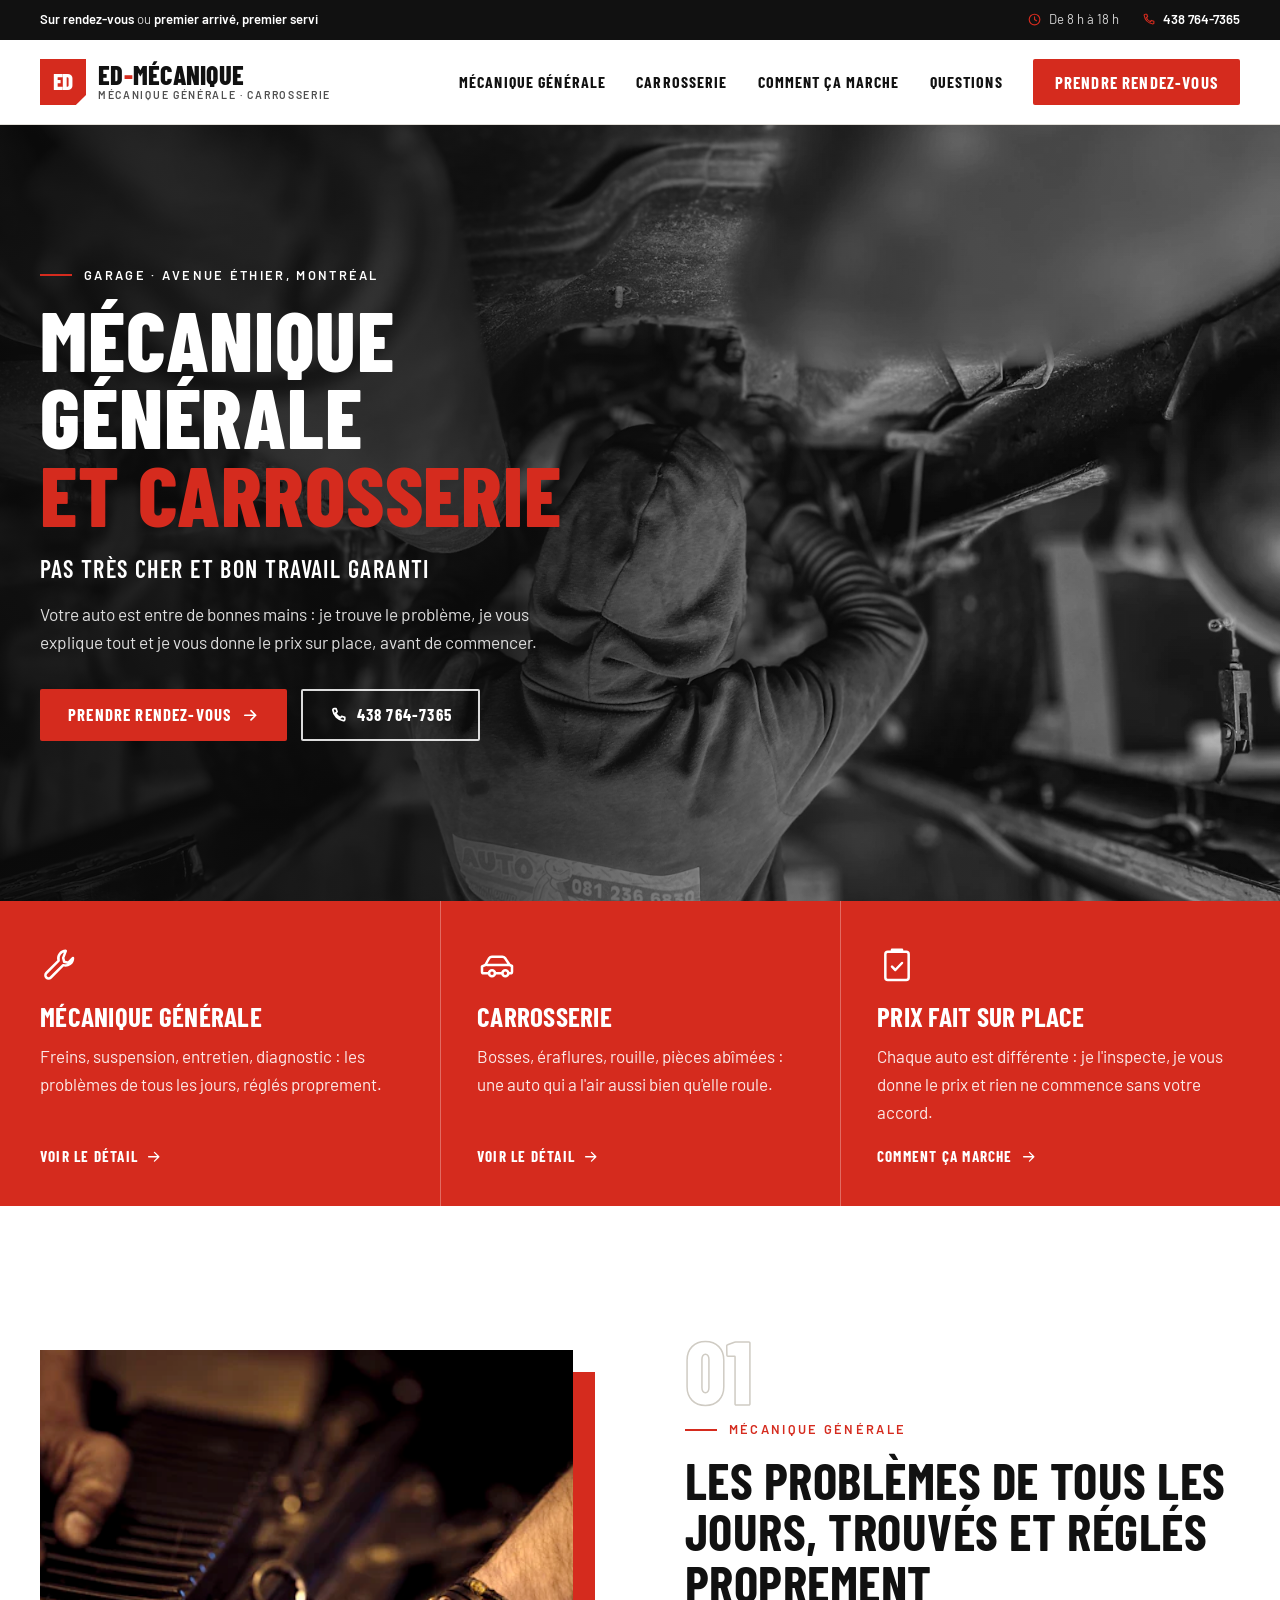
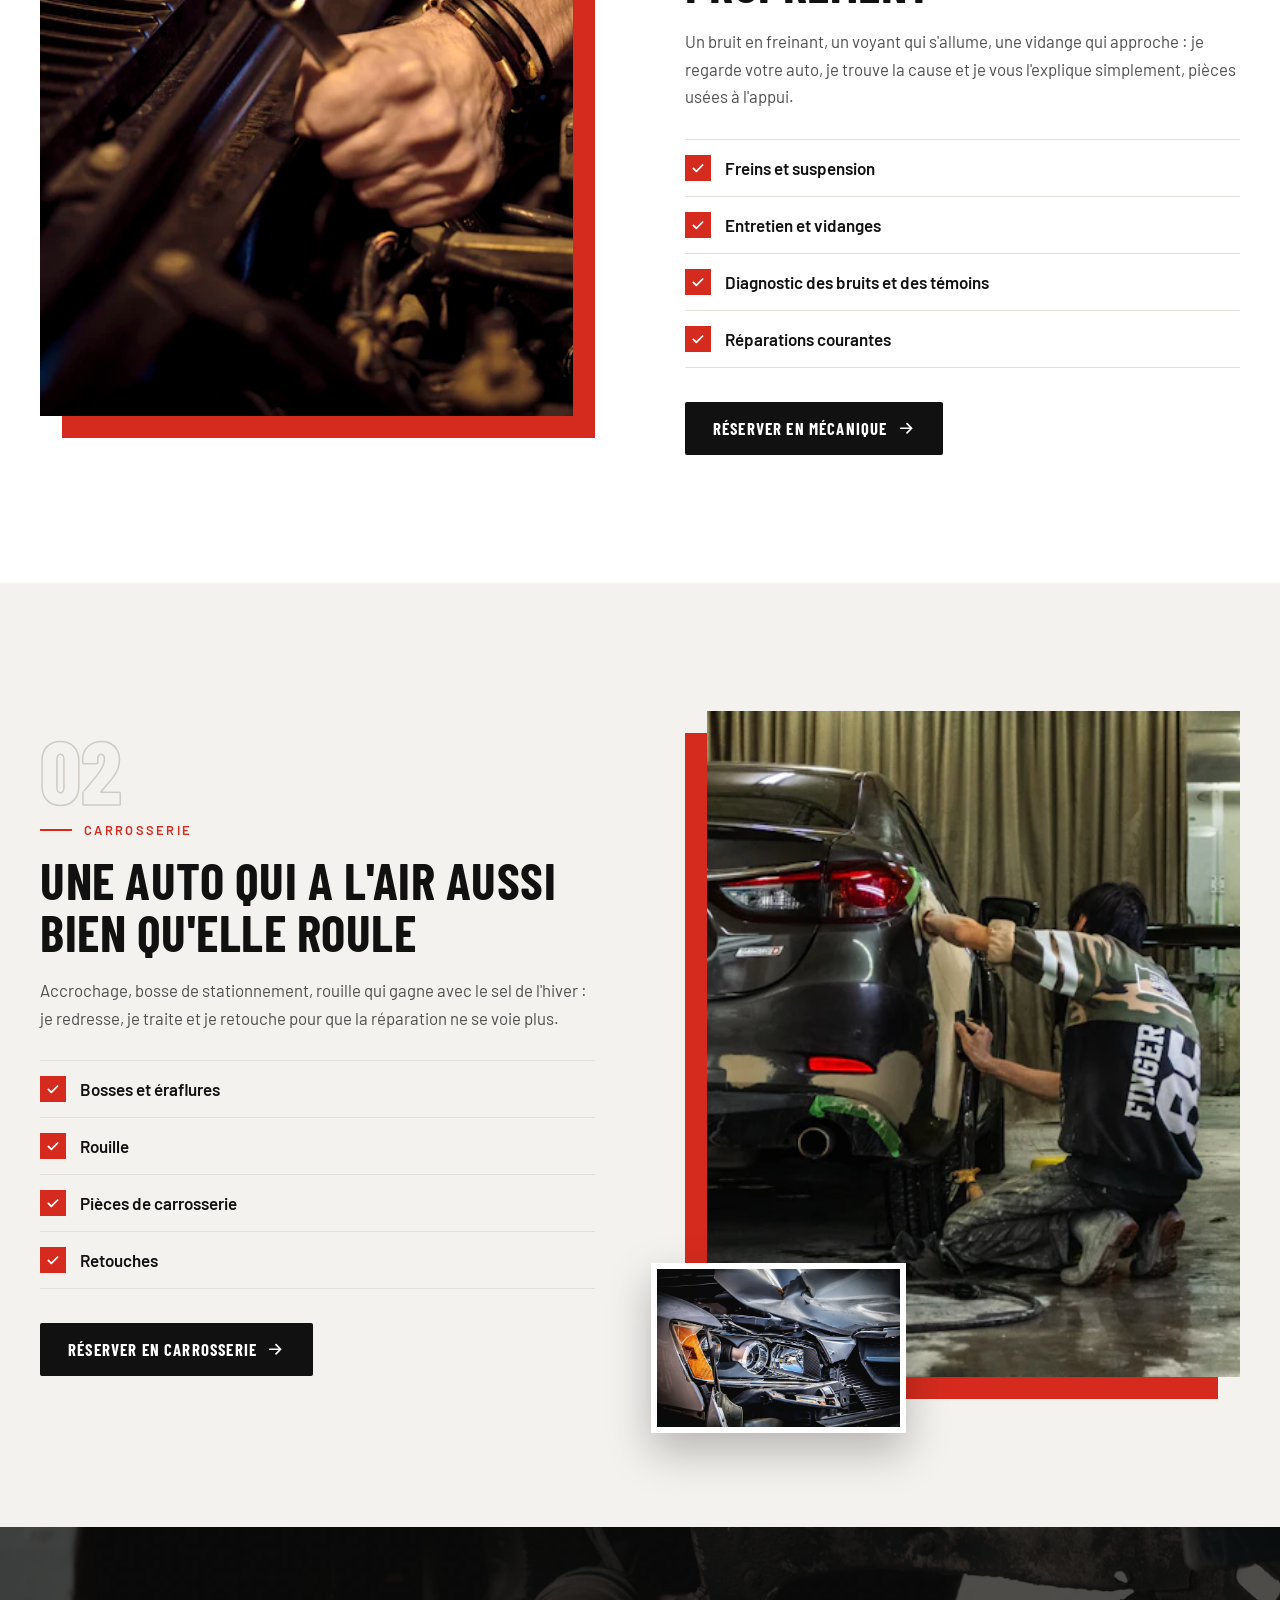
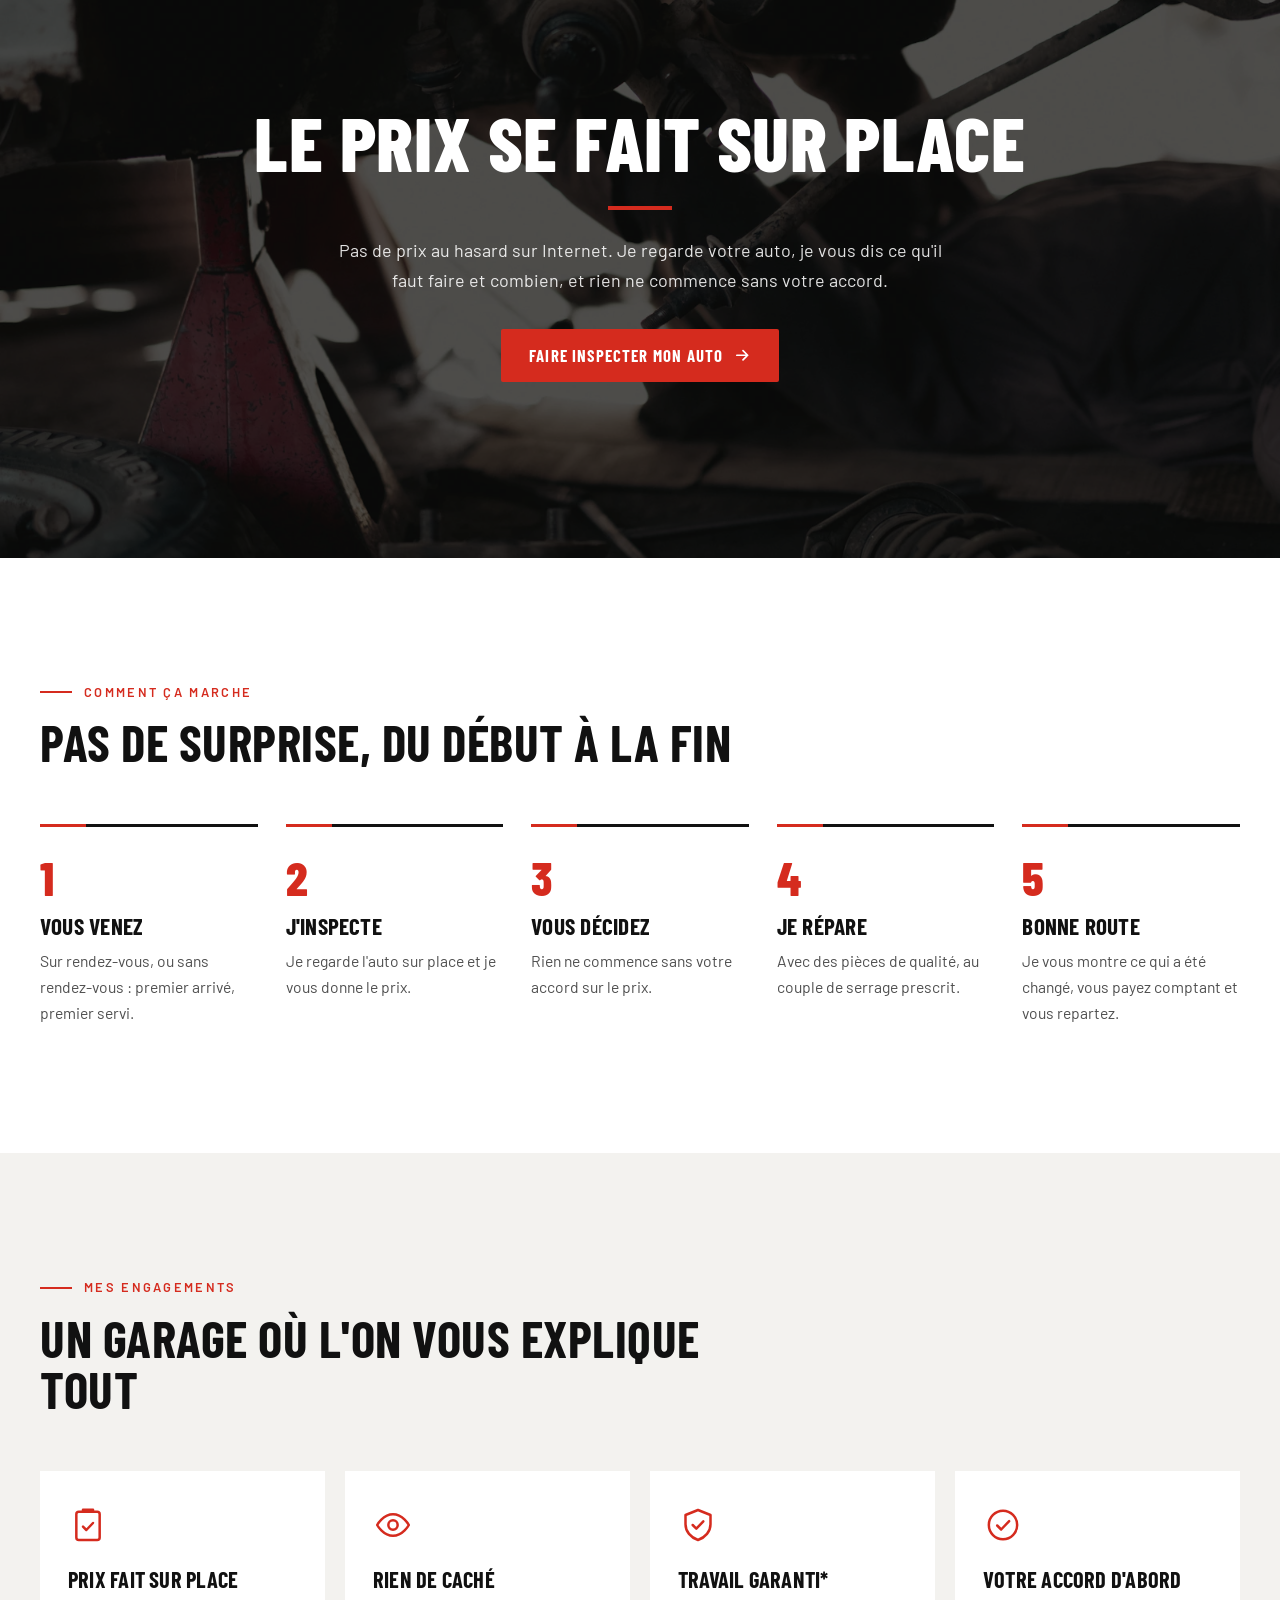
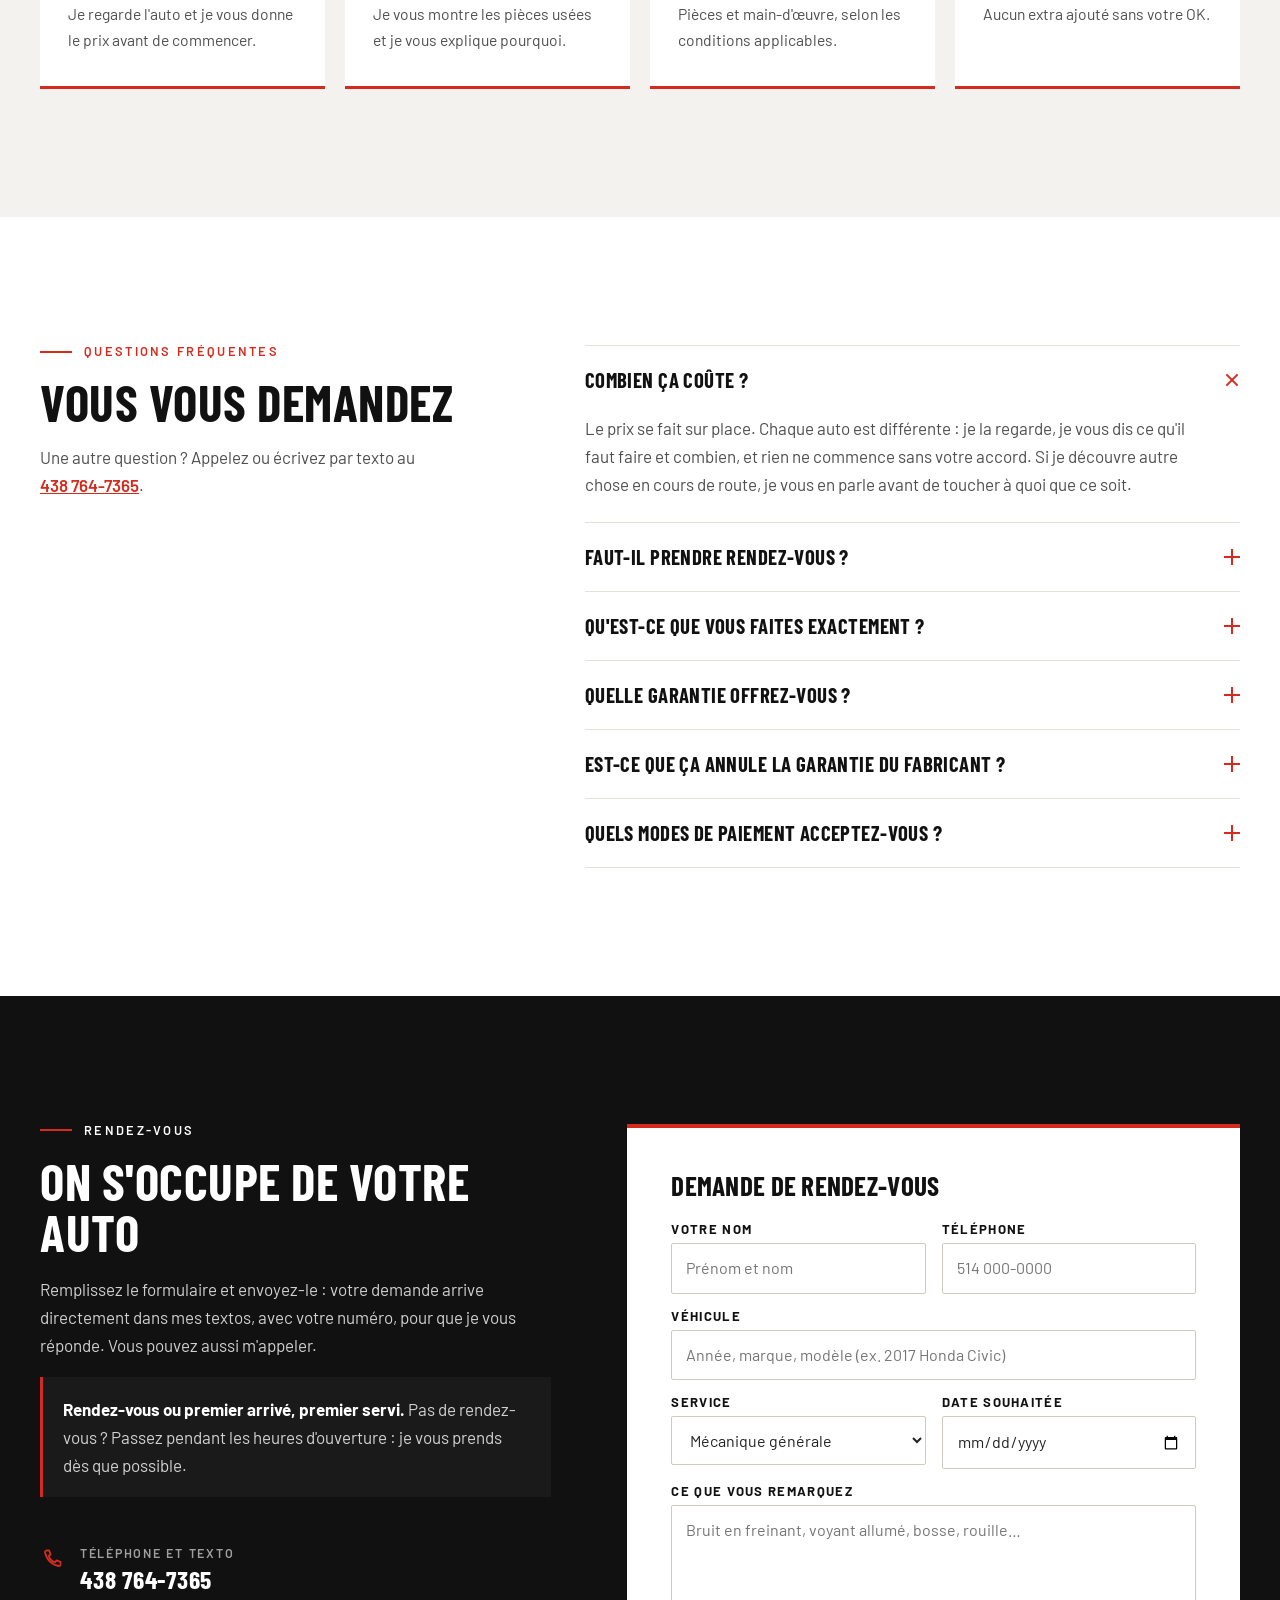
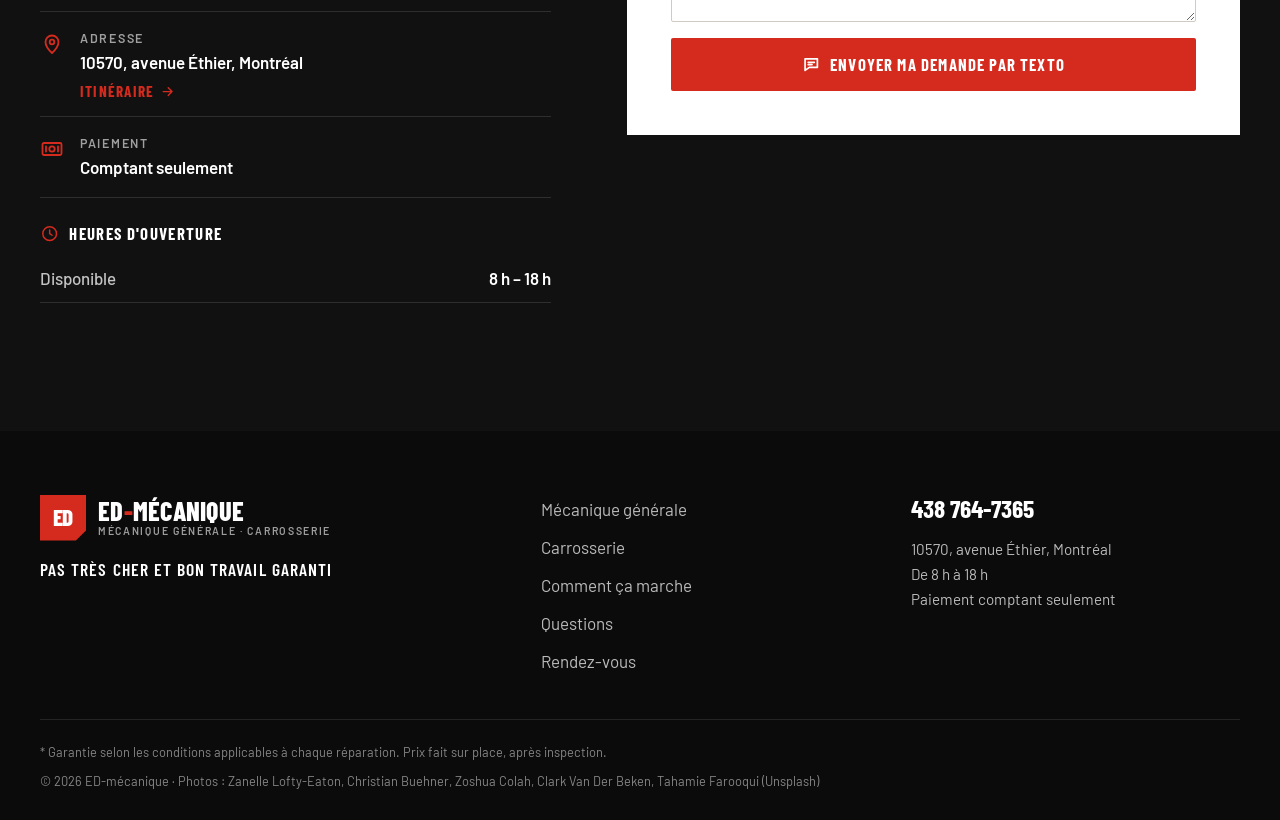
==== commit 859c25dc: "ED-mecanique : adresse du garage (10570, avenue Ethier, Montreal) et lien Itineraire Co-Authored-By:" ====
--- a/docs/index.html
+++ b/docs/index.html
@@ -25,7 +25,8 @@
     "name": "ED-mécanique",
     "slogan": "Pas très cher et bon travail garanti",
     "telephone": "+1-438-764-7365",
-    "areaServed": "Montréal et environs",
+    "address": {"@type": "PostalAddress", "streetAddress": "10570, avenue Éthier", "addressLocality": "Montréal", "addressRegion": "QC", "addressCountry": "CA"},
+    "areaServed": "Montréal",
     "currenciesAccepted": "CAD",
     "paymentAccepted": "Comptant",
     "makesOffer": [
@@ -89,7 +90,7 @@
          srcset="assets/img/accueil-900.webp 900w, assets/img/accueil-1600.webp 1600w, assets/img/accueil-2400.webp 2400w"
          sizes="100vw" width="1600" height="1200" alt="Mécanicien au travail sous un véhicule, vu d'en haut" fetchpriority="high">
     <div class="conteneur accueil-in">
-      <p class="surtitre surtitre-clair">Garage · Montréal et environs</p>
+      <p class="surtitre surtitre-clair">Garage · Avenue Éthier, Montréal</p>
       <h1 id="accueil-titre">Mécanique générale <span>et carrosserie</span></h1>
       <p class="slogan">Pas très cher et bon travail garanti</p>
       <p class="accueil-texte">Votre auto est entre de bonnes mains : je trouve le problème, je vous explique tout et je vous donne le prix sur place, avant de commencer.</p>
@@ -240,7 +241,8 @@
         <p class="sans-rdv"><strong>Rendez-vous ou premier arrivé, premier servi.</strong> Pas de rendez-vous&nbsp;? Passez pendant les heures d'ouverture : je vous prends dès que possible.</p>
         <ul class="coordonnees">
           <li><svg class="i"><use href="#i-tel"/></svg><span><small>Téléphone et texto</small><a href="tel:+14387647365">438&nbsp;764-7365</a></span></li>
-          <li><svg class="i"><use href="#i-lieu"/></svg><span><small>Secteur</small>Montréal et environs</span></li>
+          <li><svg class="i"><use href="#i-lieu"/></svg><span><small>Adresse</small>10570, avenue Éthier, Montréal
+            <a class="lien-carte" href="https://www.google.com/maps/search/?api=1&amp;query=10570%20avenue%20%C3%89thier%20Montr%C3%A9al%20QC" target="_blank" rel="noopener">Itinéraire <svg class="i"><use href="#i-fleche"/></svg></a></span></li>
           <li><svg class="i"><use href="#i-argent"/></svg><span><small>Paiement</small>Comptant seulement</span></li>
         </ul>
         <table class="heures">
@@ -300,7 +302,7 @@
     </nav>
     <div class="pied-contact">
       <a href="tel:+14387647365">438&nbsp;764-7365</a>
-      <p>Montréal et environs<br>De 8&nbsp;h à 18&nbsp;h<br>Paiement comptant seulement</p>
+      <p>10570, avenue Éthier, Montréal<br>De 8&nbsp;h à 18&nbsp;h<br>Paiement comptant seulement</p>
     </div>
   </div>
   <div class="conteneur pied-bas">
--- a/docs/assets/css/style.css
+++ b/docs/assets/css/style.css
@@ -222,6 +222,13 @@
 .coordonnees span { font-weight: 600; }
 .coordonnees a { font: 700 1.6rem/1.2 var(--police-titre); letter-spacing: .03em; text-decoration: none; }
 .coordonnees a:hover { color: var(--rouge); }
+.coordonnees a.lien-carte {
+  display: inline-flex; align-items: center; gap: .4em; margin-top: 8px;
+  font: 700 .95rem/1 var(--police-titre); letter-spacing: .08em; text-transform: uppercase; color: var(--rouge);
+}
+.coordonnees a.lien-carte .i { width: 1em; height: 1em; margin: 0; color: currentColor; stroke-width: 2.2; }
+.coordonnees a.lien-carte:hover { text-decoration: underline; text-underline-offset: 3px; }
+.coordonnees li > span { display: flex; flex-direction: column; align-items: flex-start; }
 .heures { width: 100%; margin-top: 26px; border-collapse: collapse; }
 .heures caption { display: flex; align-items: center; gap: 10px; padding-bottom: 10px; text-align: left; font: 700 1.05rem/1 var(--police-titre); letter-spacing: .08em; text-transform: uppercase; }
 .heures caption .i { color: var(--rouge); }
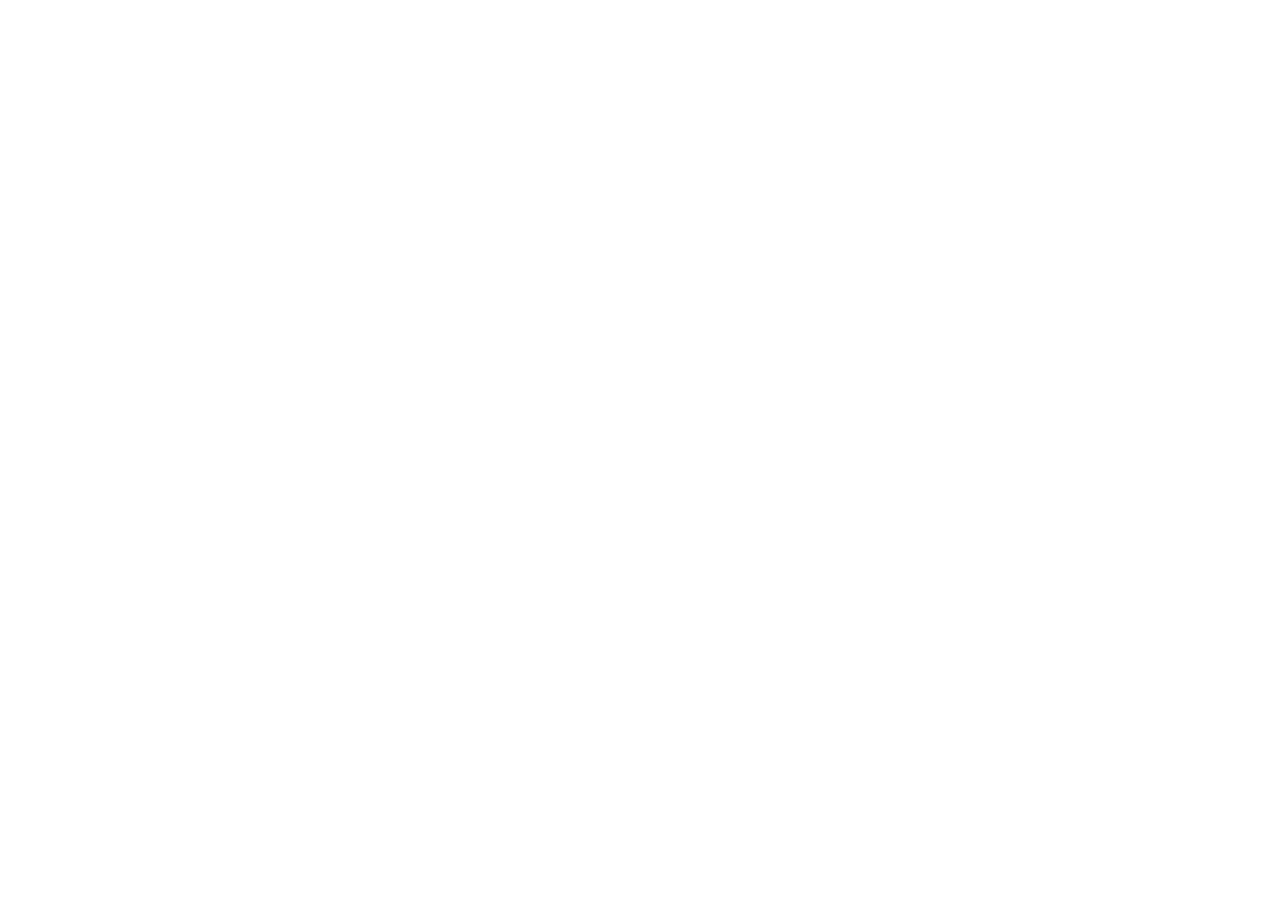
==== commit ff19335a: "ED-mecanique : l'ancienne adresse redirige vers ed-mecanique.github.io Le site a demenage dans le de" ====
--- a/docs/index.html
+++ b/docs/index.html
@@ -3,319 +3,18 @@
 <head>
   <meta charset="utf-8">
   <meta name="viewport" content="width=device-width, initial-scale=1">
-  <!-- Tant que le vrai numéro et l'adresse ne sont pas en place, on demande aux moteurs de recherche de ne pas
-       indexer le site (à retirer au lancement, voir README.md). -->
   <meta name="robots" content="noindex">
-  <title>ED-mécanique | Mécanique générale et carrosserie</title>
-  <meta name="description" content="ED-mécanique : mécanique générale et carrosserie. Prix fait sur place, après inspection. Sur rendez-vous ou premier arrivé, premier servi.">
-  <meta name="theme-color" content="#d52b1e">
-  <meta property="og:type" content="website">
-  <meta property="og:title" content="ED-mécanique | Mécanique générale et carrosserie">
-  <meta property="og:description" content="Pas très cher et bon travail garanti. Prix fait sur place, après inspection.">
-  <meta property="og:image" content="assets/img/accueil-1600.webp">
-  <link rel="icon" href="assets/img/favicon.svg" type="image/svg+xml">
-  <link rel="preconnect" href="https://fonts.googleapis.com">
-  <link rel="preconnect" href="https://fonts.gstatic.com" crossorigin>
-  <link rel="stylesheet" href="https://fonts.googleapis.com/css2?family=Barlow+Condensed:wght@600;700;800&family=Barlow:wght@400;500;600&display=swap">
-  <link rel="stylesheet" href="assets/css/style.css">
-  <script type="application/ld+json">
-  {
-    "@context": "https://schema.org",
-    "@type": "AutoRepair",
-    "name": "ED-mécanique",
-    "slogan": "Pas très cher et bon travail garanti",
-    "telephone": "+1-438-764-7365",
-    "address": {"@type": "PostalAddress", "streetAddress": "10570, avenue Éthier", "addressLocality": "Montréal", "addressRegion": "QC", "addressCountry": "CA"},
-    "areaServed": "Montréal",
-    "currenciesAccepted": "CAD",
-    "paymentAccepted": "Comptant",
-    "makesOffer": [
-      {"@type": "Offer", "itemOffered": {"@type": "Service", "name": "Mécanique générale"}},
-      {"@type": "Offer", "itemOffered": {"@type": "Service", "name": "Carrosserie"}}
-    ]
-  }
-  </script>
+  <title>ED-mécanique</title>
+  <link rel="canonical" href="https://ed-mecanique.github.io/">
+  <meta http-equiv="refresh" content="0; url=https://ed-mecanique.github.io/">
+  <script>location.replace("https://ed-mecanique.github.io/" + location.hash);</script>
+  <style>
+    body { margin: 0; min-height: 100vh; display: grid; place-items: center; padding: 16px; background: #111; color: #fff;
+           font: 17px/1.5 system-ui, "Segoe UI", Arial, sans-serif; text-align: center; }
+    a { color: #ff6b5f; font-weight: 600; }
+  </style>
 </head>
 <body>
-<svg class="sprite" aria-hidden="true" focusable="false">
-  <symbol id="i-cle" viewBox="0 0 24 24"><path d="M15.5 3.5a4.5 4.5 0 0 0-4.3 5.9l-7.4 7.4a1.9 1.9 0 0 0 2.7 2.7l7.4-7.4a4.5 4.5 0 0 0 5.9-4.3l-2.9 2.9-2.4-.6-.6-2.4z"/></symbol>
-  <symbol id="i-auto" viewBox="0 0 24 24"><path d="M3 16v-3.2l2-.8 2.3-4.1A2 2 0 0 1 9 7h6.2a2 2 0 0 1 1.6.8L19.6 12l1.4.6V16a1 1 0 0 1-1 1h-1.2M7.2 17H4a1 1 0 0 1-1-1M10.8 17h4.4M6 12h13.6"/><circle cx="9" cy="17" r="1.8"/><circle cx="17" cy="17" r="1.8"/></symbol>
-  <symbol id="i-bon" viewBox="0 0 24 24"><rect x="5" y="4" width="14" height="17" rx="1.5"/><path d="M9 4V2.8h6V4M9 13l2 2 4-4.2"/></symbol>
-  <symbol id="i-oeil" viewBox="0 0 24 24"><path d="M2.5 12S6 5.5 12 5.5 21.5 12 21.5 12 18 18.5 12 18.5 2.5 12 2.5 12z"/><circle cx="12" cy="12" r="2.8"/></symbol>
-  <symbol id="i-bouclier" viewBox="0 0 24 24"><path d="M12 3 4.5 6v5.5c0 4.4 3.1 8 7.5 9.5 4.4-1.5 7.5-5.1 7.5-9.5V6z"/><path d="m8.8 12 2.2 2.2 4.2-4.4"/></symbol>
-  <symbol id="i-accord" viewBox="0 0 24 24"><circle cx="12" cy="12" r="8.5"/><path d="m8.5 12.3 2.4 2.4 4.8-5"/></symbol>
-  <symbol id="i-tel" viewBox="0 0 24 24"><path d="M6.6 3.5h2.6l1.4 4.1-2 1.3a11 11 0 0 0 6.5 6.5l1.3-2 4.1 1.4v2.6a1.6 1.6 0 0 1-1.7 1.6A16.6 16.6 0 0 1 5 5.2a1.6 1.6 0 0 1 1.6-1.7z"/></symbol>
-  <symbol id="i-heure" viewBox="0 0 24 24"><circle cx="12" cy="12" r="8.5"/><path d="M12 7.5V12l3 2"/></symbol>
-  <symbol id="i-lieu" viewBox="0 0 24 24"><path d="M12 21s-6.5-6-6.5-11a6.5 6.5 0 0 1 13 0c0 5-6.5 11-6.5 11z"/><circle cx="12" cy="10" r="2.3"/></symbol>
-  <symbol id="i-texto" viewBox="0 0 24 24"><path d="M4 5h16v11H9.5L4 20z"/><path d="M8 9.5h8M8 12.5h5"/></symbol>
-  <symbol id="i-argent" viewBox="0 0 24 24"><rect x="2.5" y="6" width="19" height="12" rx="1.5"/><circle cx="12" cy="12" r="2.7"/><path d="M6 9.5v5M18 9.5v5"/></symbol>
-  <symbol id="i-fleche" viewBox="0 0 24 24"><path d="M5 12h14M13 6l6 6-6 6"/></symbol>
-  <symbol id="i-coche" viewBox="0 0 24 24"><path d="m5 12.5 4.5 4.5L19 7.5"/></symbol>
-</svg>
-
-<a class="evitement" href="#contenu">Aller au contenu</a>
-
-<div class="barre-haut">
-  <div class="conteneur barre-haut-in">
-    <p><strong>Sur rendez-vous</strong> ou <strong>premier arrivé, premier servi</strong></p>
-    <p class="barre-haut-droite">
-      <span class="barre-heures"><svg class="i"><use href="#i-heure"/></svg>De 8&nbsp;h à 18&nbsp;h</span>
-      <a href="tel:+14387647365"><svg class="i"><use href="#i-tel"/></svg>438&nbsp;764-7365</a>
-    </p>
-  </div>
-</div>
-
-<header class="entete" id="entete">
-  <div class="conteneur entete-in">
-    <a class="logo" href="#accueil" aria-label="ED-mécanique, retour en haut de la page">
-      <span class="logo-signe" aria-hidden="true">ED</span>
-      <span class="logo-texte"><b>ED<i>-</i>mécanique</b><small>Mécanique générale · Carrosserie</small></span>
-    </a>
-    <button class="burger" id="burger" type="button" aria-expanded="false" aria-controls="menu">
-      <span class="burger-barres" aria-hidden="true"></span><span class="burger-texte">Menu</span>
-    </button>
-    <nav class="menu" id="menu" aria-label="Menu principal">
-      <a href="#mecanique">Mécanique générale</a>
-      <a href="#carrosserie">Carrosserie</a>
-      <a href="#fonctionnement">Comment ça marche</a>
-      <a href="#questions">Questions</a>
-      <a class="btn btn-rouge menu-rdv" href="#contact">Prendre rendez-vous</a>
-    </nav>
-  </div>
-</header>
-
-<main id="contenu">
-  <section class="accueil" id="accueil" aria-labelledby="accueil-titre">
-    <img class="accueil-photo" src="assets/img/accueil-1600.webp"
-         srcset="assets/img/accueil-900.webp 900w, assets/img/accueil-1600.webp 1600w, assets/img/accueil-2400.webp 2400w"
-         sizes="100vw" width="1600" height="1200" alt="Mécanicien au travail sous un véhicule, vu d'en haut" fetchpriority="high">
-    <div class="conteneur accueil-in">
-      <p class="surtitre surtitre-clair">Garage · Avenue Éthier, Montréal</p>
-      <h1 id="accueil-titre">Mécanique générale <span>et carrosserie</span></h1>
-      <p class="slogan">Pas très cher et bon travail garanti</p>
-      <p class="accueil-texte">Votre auto est entre de bonnes mains : je trouve le problème, je vous explique tout et je vous donne le prix sur place, avant de commencer.</p>
-      <div class="accueil-actions">
-        <a class="btn btn-rouge" href="#contact">Prendre rendez-vous <svg class="i"><use href="#i-fleche"/></svg></a>
-        <a class="btn btn-contour" href="tel:+14387647365"><svg class="i"><use href="#i-tel"/></svg>438&nbsp;764-7365</a>
-      </div>
-    </div>
-  </section>
-
-  <section class="bande" aria-label="Nos services en bref">
-    <div class="conteneur bande-in">
-      <article class="bande-item">
-        <svg class="i i-grand"><use href="#i-cle"/></svg>
-        <h2>Mécanique générale</h2>
-        <p>Freins, suspension, entretien, diagnostic : les problèmes de tous les jours, réglés proprement.</p>
-        <a class="lien-fleche" href="#mecanique">Voir le détail <svg class="i"><use href="#i-fleche"/></svg></a>
-      </article>
-      <article class="bande-item">
-        <svg class="i i-grand"><use href="#i-auto"/></svg>
-        <h2>Carrosserie</h2>
-        <p>Bosses, éraflures, rouille, pièces abîmées : une auto qui a l'air aussi bien qu'elle roule.</p>
-        <a class="lien-fleche" href="#carrosserie">Voir le détail <svg class="i"><use href="#i-fleche"/></svg></a>
-      </article>
-      <article class="bande-item">
-        <svg class="i i-grand"><use href="#i-bon"/></svg>
-        <h2>Prix fait sur place</h2>
-        <p>Chaque auto est différente : je l'inspecte, je vous donne le prix et rien ne commence sans votre accord.</p>
-        <a class="lien-fleche" href="#fonctionnement">Comment ça marche <svg class="i"><use href="#i-fleche"/></svg></a>
-      </article>
-    </div>
-  </section>
-
-  <section class="section" id="mecanique" aria-labelledby="mecanique-titre">
-    <div class="conteneur duo">
-      <figure class="duo-photo">
-        <img src="assets/img/mecanique-1200.webp"
-             srcset="assets/img/mecanique-700.webp 700w, assets/img/mecanique-1200.webp 1200w"
-             sizes="(max-width: 860px) 100vw, 50vw" width="1200" height="900" alt="Mains d'un mécanicien qui serre une pièce du moteur avec une clé" loading="lazy">
-      </figure>
-      <div class="duo-texte">
-        <p class="numero" aria-hidden="true">01</p>
-        <p class="surtitre">Mécanique générale</p>
-        <h2 id="mecanique-titre">Les problèmes de tous les jours, trouvés et réglés proprement</h2>
-        <p>Un bruit en freinant, un voyant qui s'allume, une vidange qui approche : je regarde votre auto, je trouve la cause et je vous l'explique simplement, pièces usées à l'appui.</p>
-        <ul class="liste-coche">
-          <li><svg class="i"><use href="#i-coche"/></svg>Freins et suspension</li>
-          <li><svg class="i"><use href="#i-coche"/></svg>Entretien et vidanges</li>
-          <li><svg class="i"><use href="#i-coche"/></svg>Diagnostic des bruits et des témoins</li>
-          <li><svg class="i"><use href="#i-coche"/></svg>Réparations courantes</li>
-        </ul>
-        <a class="btn btn-noir" href="#contact" data-service="Mécanique générale">Réserver en mécanique <svg class="i"><use href="#i-fleche"/></svg></a>
-      </div>
-    </div>
-  </section>
-
-  <section class="section section-grise" id="carrosserie" aria-labelledby="carrosserie-titre">
-    <div class="conteneur duo duo-inverse">
-      <figure class="duo-photo">
-        <img src="assets/img/carrosserie-1200.webp"
-             srcset="assets/img/carrosserie-700.webp 700w, assets/img/carrosserie-1200.webp 1200w"
-             sizes="(max-width: 860px) 100vw, 50vw" width="1200" height="800" alt="Ponçage de l'arrière d'une auto grise à l'atelier, avant la peinture" loading="lazy">
-        <img class="duo-encart" src="assets/img/accident-700.webp"
-             alt="Avant d'une auto accidentée, capot plié et phare cassé" loading="lazy" width="700" height="467">
-      </figure>
-      <div class="duo-texte">
-        <p class="numero" aria-hidden="true">02</p>
-        <p class="surtitre">Carrosserie</p>
-        <h2 id="carrosserie-titre">Une auto qui a l'air aussi bien qu'elle roule</h2>
-        <p>Accrochage, bosse de stationnement, rouille qui gagne avec le sel de l'hiver : je redresse, je traite et je retouche pour que la réparation ne se voie plus.</p>
-        <ul class="liste-coche">
-          <li><svg class="i"><use href="#i-coche"/></svg>Bosses et éraflures</li>
-          <li><svg class="i"><use href="#i-coche"/></svg>Rouille</li>
-          <li><svg class="i"><use href="#i-coche"/></svg>Pièces de carrosserie</li>
-          <li><svg class="i"><use href="#i-coche"/></svg>Retouches</li>
-        </ul>
-        <a class="btn btn-noir" href="#contact" data-service="Carrosserie">Réserver en carrosserie <svg class="i"><use href="#i-fleche"/></svg></a>
-      </div>
-    </div>
-  </section>
-
-  <section class="bandeau" aria-labelledby="bandeau-titre">
-    <img class="bandeau-photo" src="assets/img/bandeau-1600.webp"
-         srcset="assets/img/bandeau-900.webp 900w, assets/img/bandeau-1600.webp 1600w, assets/img/bandeau-2400.webp 2400w"
-         sizes="100vw" width="1600" height="1067" alt="" loading="lazy">
-    <div class="conteneur bandeau-in">
-      <h2 id="bandeau-titre">Le prix se fait sur place</h2>
-      <p>Pas de prix au hasard sur Internet. Je regarde votre auto, je vous dis ce qu'il faut faire et combien, et rien ne commence sans votre accord.</p>
-      <a class="btn btn-rouge" href="#contact">Faire inspecter mon auto <svg class="i"><use href="#i-fleche"/></svg></a>
-    </div>
-  </section>
-
-  <section class="section" id="fonctionnement" aria-labelledby="fonctionnement-titre">
-    <div class="conteneur">
-      <div class="entete-section">
-        <p class="surtitre">Comment ça marche</p>
-        <h2 id="fonctionnement-titre">Pas de surprise, du début à la fin</h2>
-      </div>
-      <ol class="etapes">
-        <li><span class="etape-n">1</span><h3>Vous venez</h3><p>Sur rendez-vous, ou sans rendez-vous : premier arrivé, premier servi.</p></li>
-        <li><span class="etape-n">2</span><h3>J'inspecte</h3><p>Je regarde l'auto sur place et je vous donne le prix.</p></li>
-        <li><span class="etape-n">3</span><h3>Vous décidez</h3><p>Rien ne commence sans votre accord sur le prix.</p></li>
-        <li><span class="etape-n">4</span><h3>Je répare</h3><p>Avec des pièces de qualité, au couple de serrage prescrit.</p></li>
-        <li><span class="etape-n">5</span><h3>Bonne route</h3><p>Je vous montre ce qui a été changé, vous payez comptant et vous repartez.</p></li>
-      </ol>
-    </div>
-  </section>
-
-  <section class="section section-grise" aria-labelledby="engagements-titre">
-    <div class="conteneur">
-      <div class="entete-section">
-        <p class="surtitre">Mes engagements</p>
-        <h2 id="engagements-titre">Un garage où l'on vous explique tout</h2>
-      </div>
-      <div class="engagements">
-        <article><svg class="i i-grand"><use href="#i-bon"/></svg><h3>Prix fait sur place</h3><p>Je regarde l'auto et je vous donne le prix avant de commencer.</p></article>
-        <article><svg class="i i-grand"><use href="#i-oeil"/></svg><h3>Rien de caché</h3><p>Je vous montre les pièces usées et je vous explique pourquoi.</p></article>
-        <article><svg class="i i-grand"><use href="#i-bouclier"/></svg><h3>Travail garanti*</h3><p>Pièces et main-d'œuvre, selon les conditions applicables.</p></article>
-        <article><svg class="i i-grand"><use href="#i-accord"/></svg><h3>Votre accord d'abord</h3><p>Aucun extra ajouté sans votre OK.</p></article>
-      </div>
-    </div>
-  </section>
-
-  <section class="section" id="questions" aria-labelledby="questions-titre">
-    <div class="conteneur questions">
-      <div class="entete-section">
-        <p class="surtitre">Questions fréquentes</p>
-        <h2 id="questions-titre">Vous vous demandez</h2>
-        <p>Une autre question&nbsp;? Appelez ou écrivez par texto au <a href="tel:+14387647365">438&nbsp;764-7365</a>.</p>
-      </div>
-      <div class="faq">
-        <details open><summary>Combien ça coûte&nbsp;?</summary><p>Le prix se fait sur place. Chaque auto est différente : je la regarde, je vous dis ce qu'il faut faire et combien, et rien ne commence sans votre accord. Si je découvre autre chose en cours de route, je vous en parle avant de toucher à quoi que ce soit.</p></details>
-        <details><summary>Faut-il prendre rendez-vous&nbsp;?</summary><p>Ce n'est pas obligatoire. Vous pouvez réserver par téléphone ou par texto, ou passer pendant les heures d'ouverture : premier arrivé, premier servi.</p></details>
-        <details><summary>Qu'est-ce que vous faites exactement&nbsp;?</summary><p>De la mécanique générale et de la carrosserie. Pour le reste, je vous le dis franchement et je vous oriente vers quelqu'un.</p></details>
-        <details><summary>Quelle garantie offrez-vous&nbsp;?</summary><p>Les pièces et la main-d'œuvre sont garanties selon les conditions applicables à chaque réparation (type de pièce, usage du véhicule). Les détails sont écrits sur votre facture.</p></details>
-        <details><summary>Est-ce que ça annule la garantie du fabricant&nbsp;?</summary><p>Non. Faire faire l'entretien ailleurs qu'au concessionnaire ne l'annule pas, tant que l'entretien respecte le manuel du fabricant et que vous gardez vos factures.</p></details>
-        <details><summary>Quels modes de paiement acceptez-vous&nbsp;?</summary><p>Le paiement se fait en comptant seulement. Comme le prix est donné avant le début des travaux, vous savez combien prévoir.</p></details>
-      </div>
-    </div>
-  </section>
-
-  <section class="contact" id="contact" aria-labelledby="contact-titre">
-    <div class="conteneur contact-in">
-      <div class="contact-infos">
-        <p class="surtitre surtitre-clair">Rendez-vous</p>
-        <h2 id="contact-titre">On s'occupe de votre auto</h2>
-        <p>Remplissez le formulaire et envoyez-le : votre demande arrive directement dans mes textos, avec votre numéro, pour que je vous réponde. Vous pouvez aussi m'appeler.</p>
-        <p class="sans-rdv"><strong>Rendez-vous ou premier arrivé, premier servi.</strong> Pas de rendez-vous&nbsp;? Passez pendant les heures d'ouverture : je vous prends dès que possible.</p>
-        <ul class="coordonnees">
-          <li><svg class="i"><use href="#i-tel"/></svg><span><small>Téléphone et texto</small><a href="tel:+14387647365">438&nbsp;764-7365</a></span></li>
-          <li><svg class="i"><use href="#i-lieu"/></svg><span><small>Adresse</small>10570, avenue Éthier, Montréal
-            <a class="lien-carte" href="https://www.google.com/maps/search/?api=1&amp;query=10570%20avenue%20%C3%89thier%20Montr%C3%A9al%20QC" target="_blank" rel="noopener">Itinéraire <svg class="i"><use href="#i-fleche"/></svg></a></span></li>
-          <li><svg class="i"><use href="#i-argent"/></svg><span><small>Paiement</small>Comptant seulement</span></li>
-        </ul>
-        <table class="heures">
-          <caption><svg class="i"><use href="#i-heure"/></svg>Heures d'ouverture</caption>
-          <tbody>
-            <tr><th scope="row">Disponible</th><td>8&nbsp;h – 18&nbsp;h</td></tr>
-          </tbody>
-        </table>
-      </div>
-
-      <form class="formulaire" id="formulaire" novalidate>
-        <h3>Demande de rendez-vous</h3>
-        <div class="champs-2">
-          <div class="champ"><label for="f-nom">Votre nom</label><input id="f-nom" name="nom" required autocomplete="name" placeholder="Prénom et nom"></div>
-          <div class="champ"><label for="f-tel">Téléphone</label><input id="f-tel" name="tel" required type="tel" autocomplete="tel" placeholder="514 000-0000"></div>
-        </div>
-        <div class="champ"><label for="f-auto">Véhicule</label><input id="f-auto" name="auto" required placeholder="Année, marque, modèle (ex. 2017 Honda Civic)"></div>
-        <div class="champs-2">
-          <div class="champ"><label for="f-service">Service</label>
-            <select id="f-service" name="service">
-              <option>Mécanique générale</option>
-              <option>Carrosserie</option>
-              <option>Je ne sais pas (inspection)</option>
-            </select></div>
-          <div class="champ"><label for="f-date">Date souhaitée</label><input id="f-date" name="date" type="date"></div>
-        </div>
-        <div class="champ"><label for="f-msg">Ce que vous remarquez</label><textarea id="f-msg" name="message" rows="4" placeholder="Bruit en freinant, voyant allumé, bosse, rouille…"></textarea></div>
-        <p class="formulaire-erreur" id="erreur" role="alert" hidden></p>
-        <button class="btn btn-rouge" type="submit"><svg class="i"><use href="#i-texto"/></svg>Envoyer ma demande par texto</button>
-        <div class="recap" id="recap" hidden>
-          <p class="recap-titre">Votre demande est prête</p>
-          <p class="recap-note">Sur téléphone, touchez « Envoyer par texto » puis Envoyer. Sur ordinateur, copiez le message et envoyez-le par texto au <strong>438&nbsp;764-7365</strong>.</p>
-          <pre id="recap-texte"></pre>
-          <div class="recap-actions">
-            <a class="btn btn-rouge" id="envoyer-texto" href="#"><svg class="i"><use href="#i-texto"/></svg>Envoyer par texto</a>
-            <button class="btn btn-contour-sombre" type="button" id="copier">Copier le message</button>
-          </div>
-          <p class="recap-note" id="copie-ok" role="status"></p>
-        </div>
-      </form>
-    </div>
-  </section>
-</main>
-
-<footer class="pied">
-  <div class="conteneur pied-in">
-    <div class="pied-marque">
-      <a class="logo logo-clair" href="#accueil"><span class="logo-signe" aria-hidden="true">ED</span><span class="logo-texte"><b>ED<i>-</i>mécanique</b><small>Mécanique générale · Carrosserie</small></span></a>
-      <p>Pas très cher et bon travail garanti</p>
-    </div>
-    <nav class="pied-liens" aria-label="Liens du pied de page">
-      <a href="#mecanique">Mécanique générale</a>
-      <a href="#carrosserie">Carrosserie</a>
-      <a href="#fonctionnement">Comment ça marche</a>
-      <a href="#questions">Questions</a>
-      <a href="#contact">Rendez-vous</a>
-    </nav>
-    <div class="pied-contact">
-      <a href="tel:+14387647365">438&nbsp;764-7365</a>
-      <p>10570, avenue Éthier, Montréal<br>De 8&nbsp;h à 18&nbsp;h<br>Paiement comptant seulement</p>
-    </div>
-  </div>
-  <div class="conteneur pied-bas">
-    <p>* Garantie selon les conditions applicables à chaque réparation. Prix fait sur place, après inspection.</p>
-    <p>© <span id="annee">2026</span> ED-mécanique · Photos : Zanelle Lofty-Eaton, Christian Buehner, Zoshua Colah, Clark Van Der Beken, Tahamie Farooqui (Unsplash)</p>
-  </div>
-</footer>
-
-<div class="barre-mobile" aria-label="Actions rapides">
-  <a class="btn btn-contour-sombre" href="tel:+14387647365"><svg class="i"><use href="#i-tel"/></svg>Appeler</a>
-  <a class="btn btn-rouge" href="#contact">Rendez-vous</a>
-</div>
-
-<script src="assets/js/site.js" defer></script>
+  <p>Le site d'ED-mécanique est maintenant à l'adresse<br><a href="https://ed-mecanique.github.io/">ed-mecanique.github.io</a></p>
 </body>
 </html>
